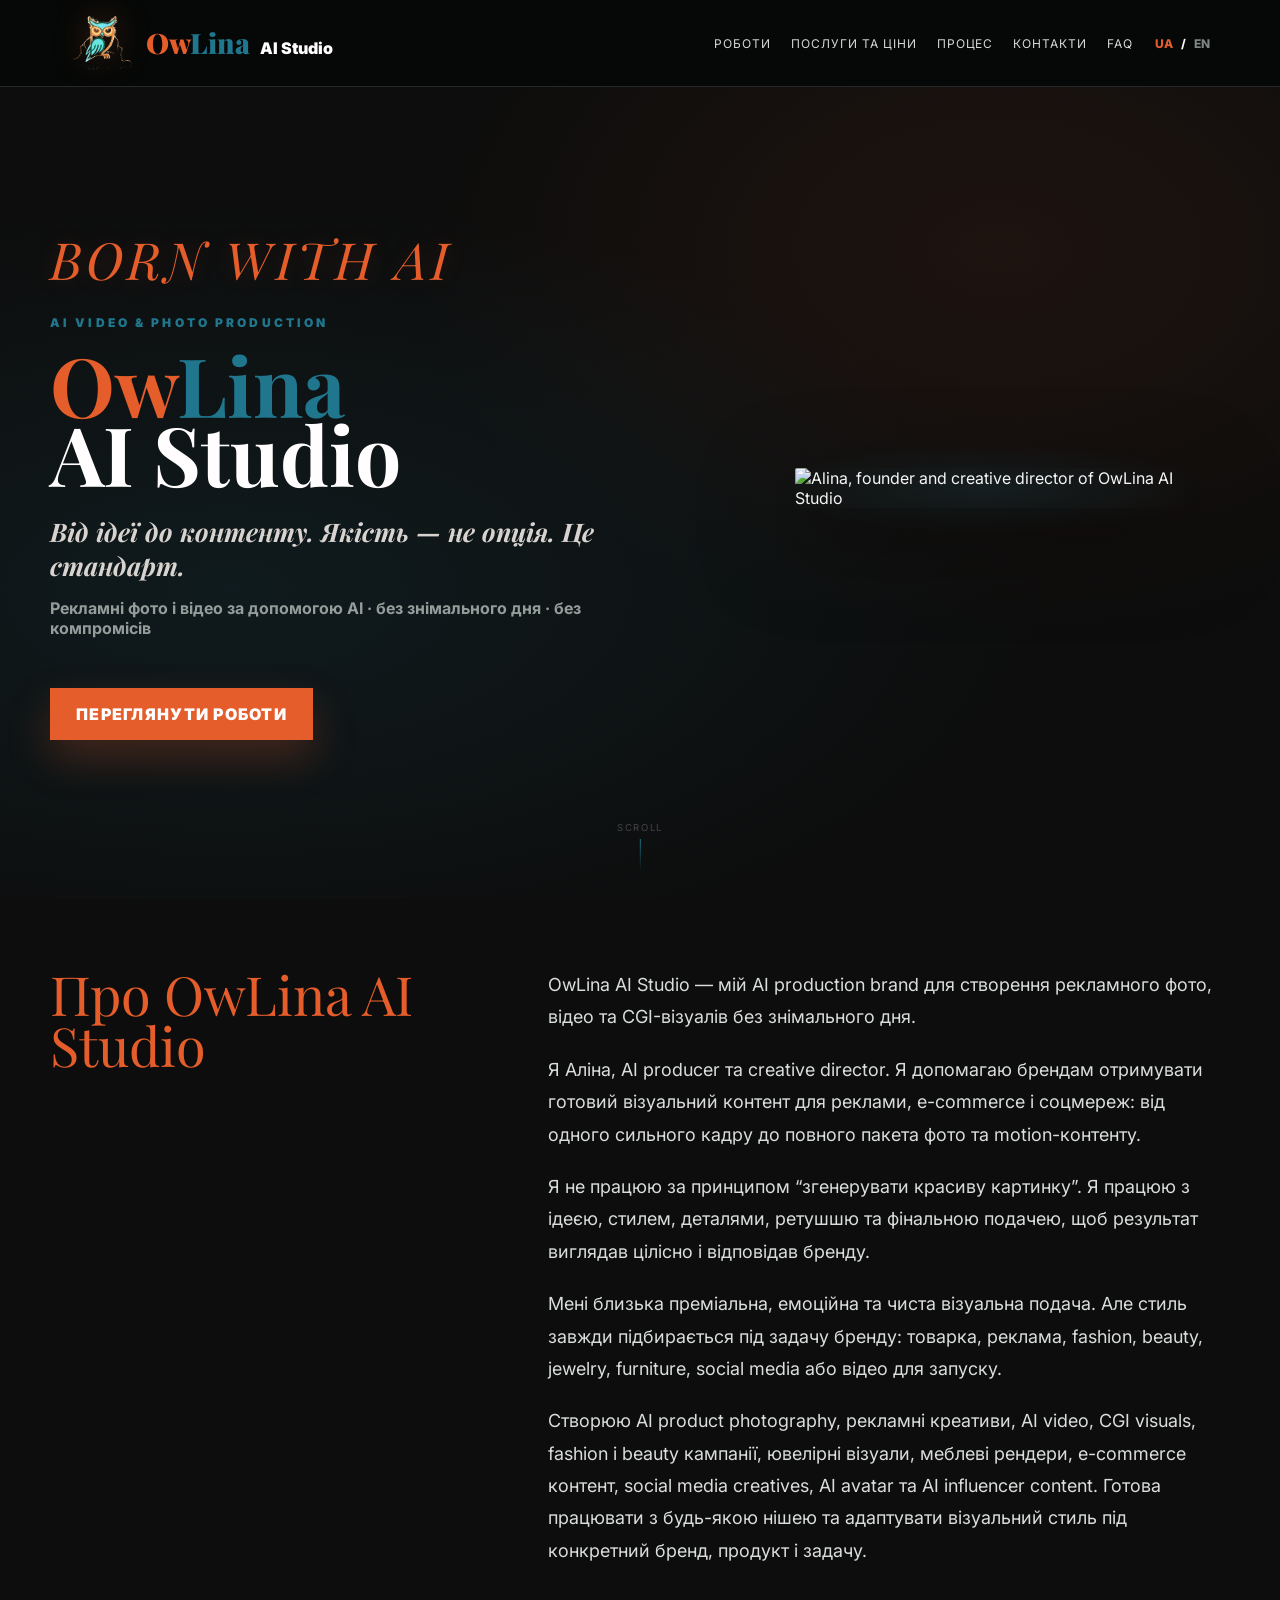
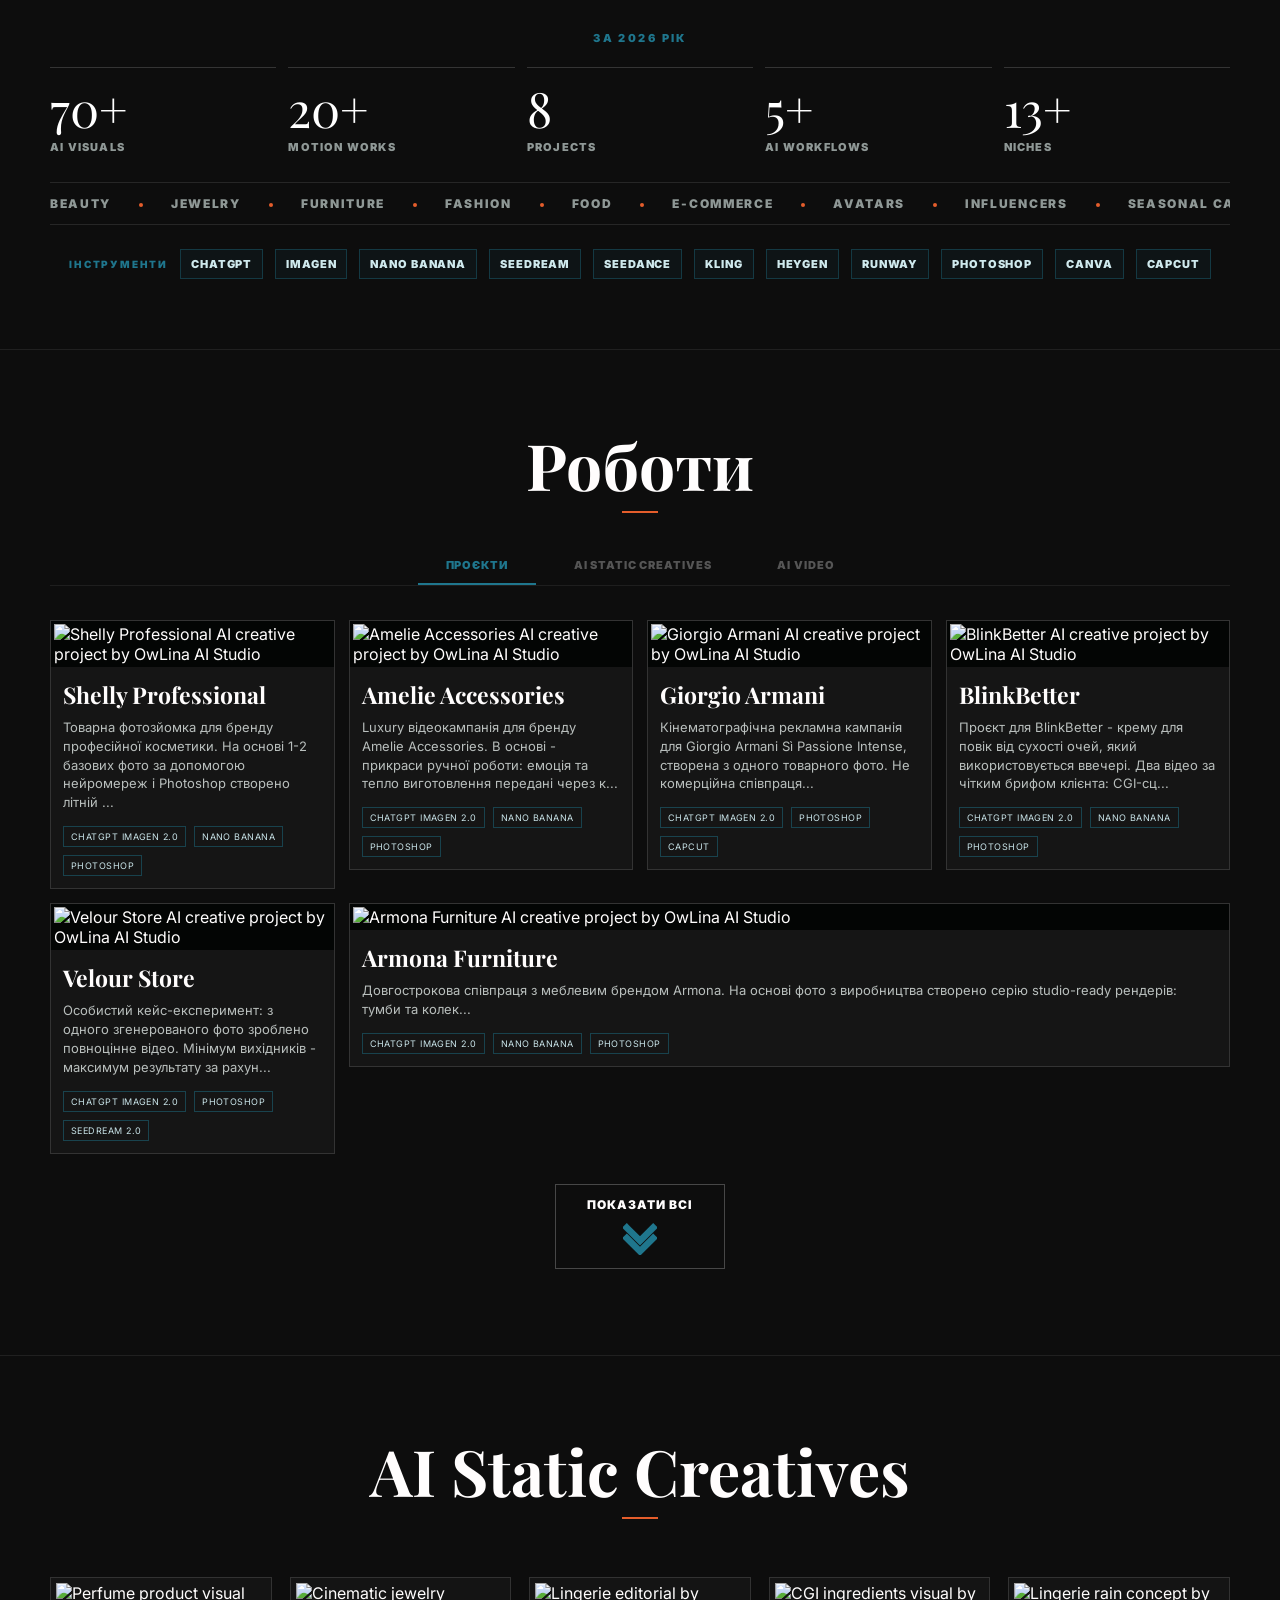
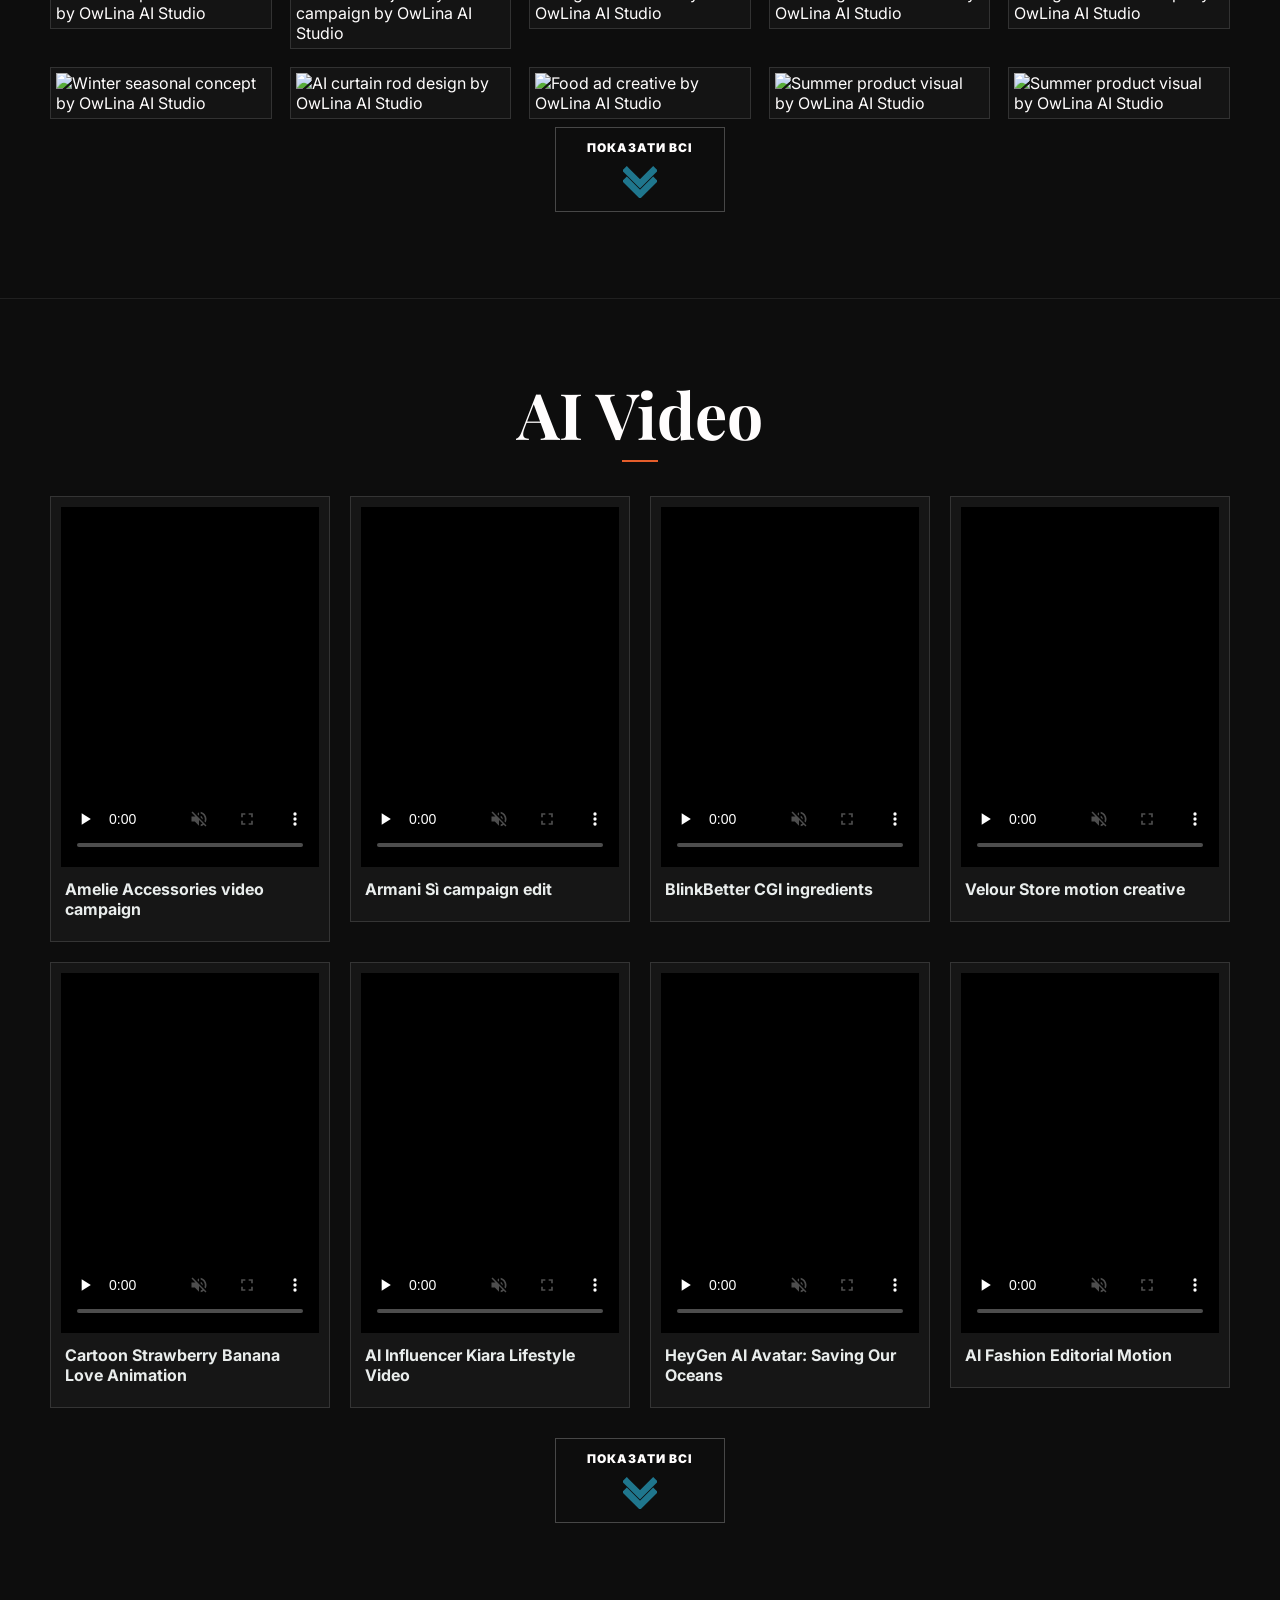
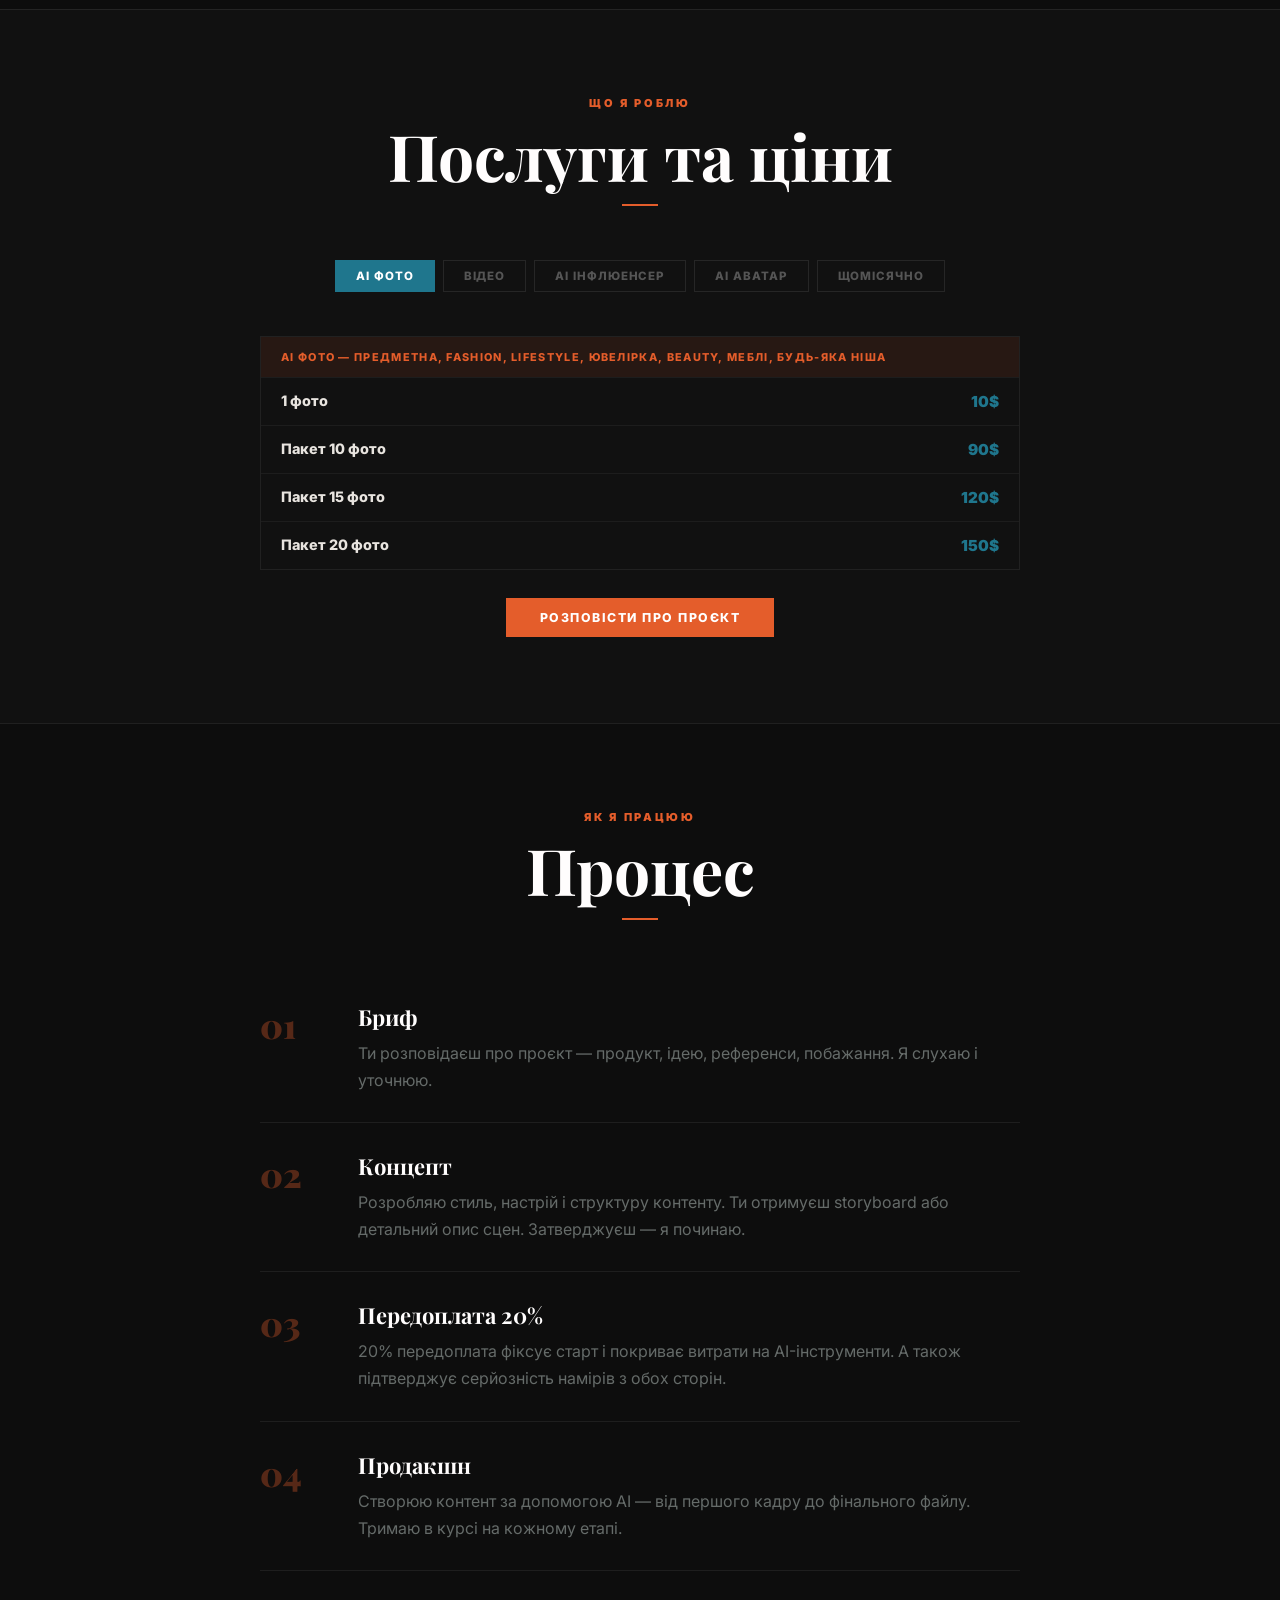
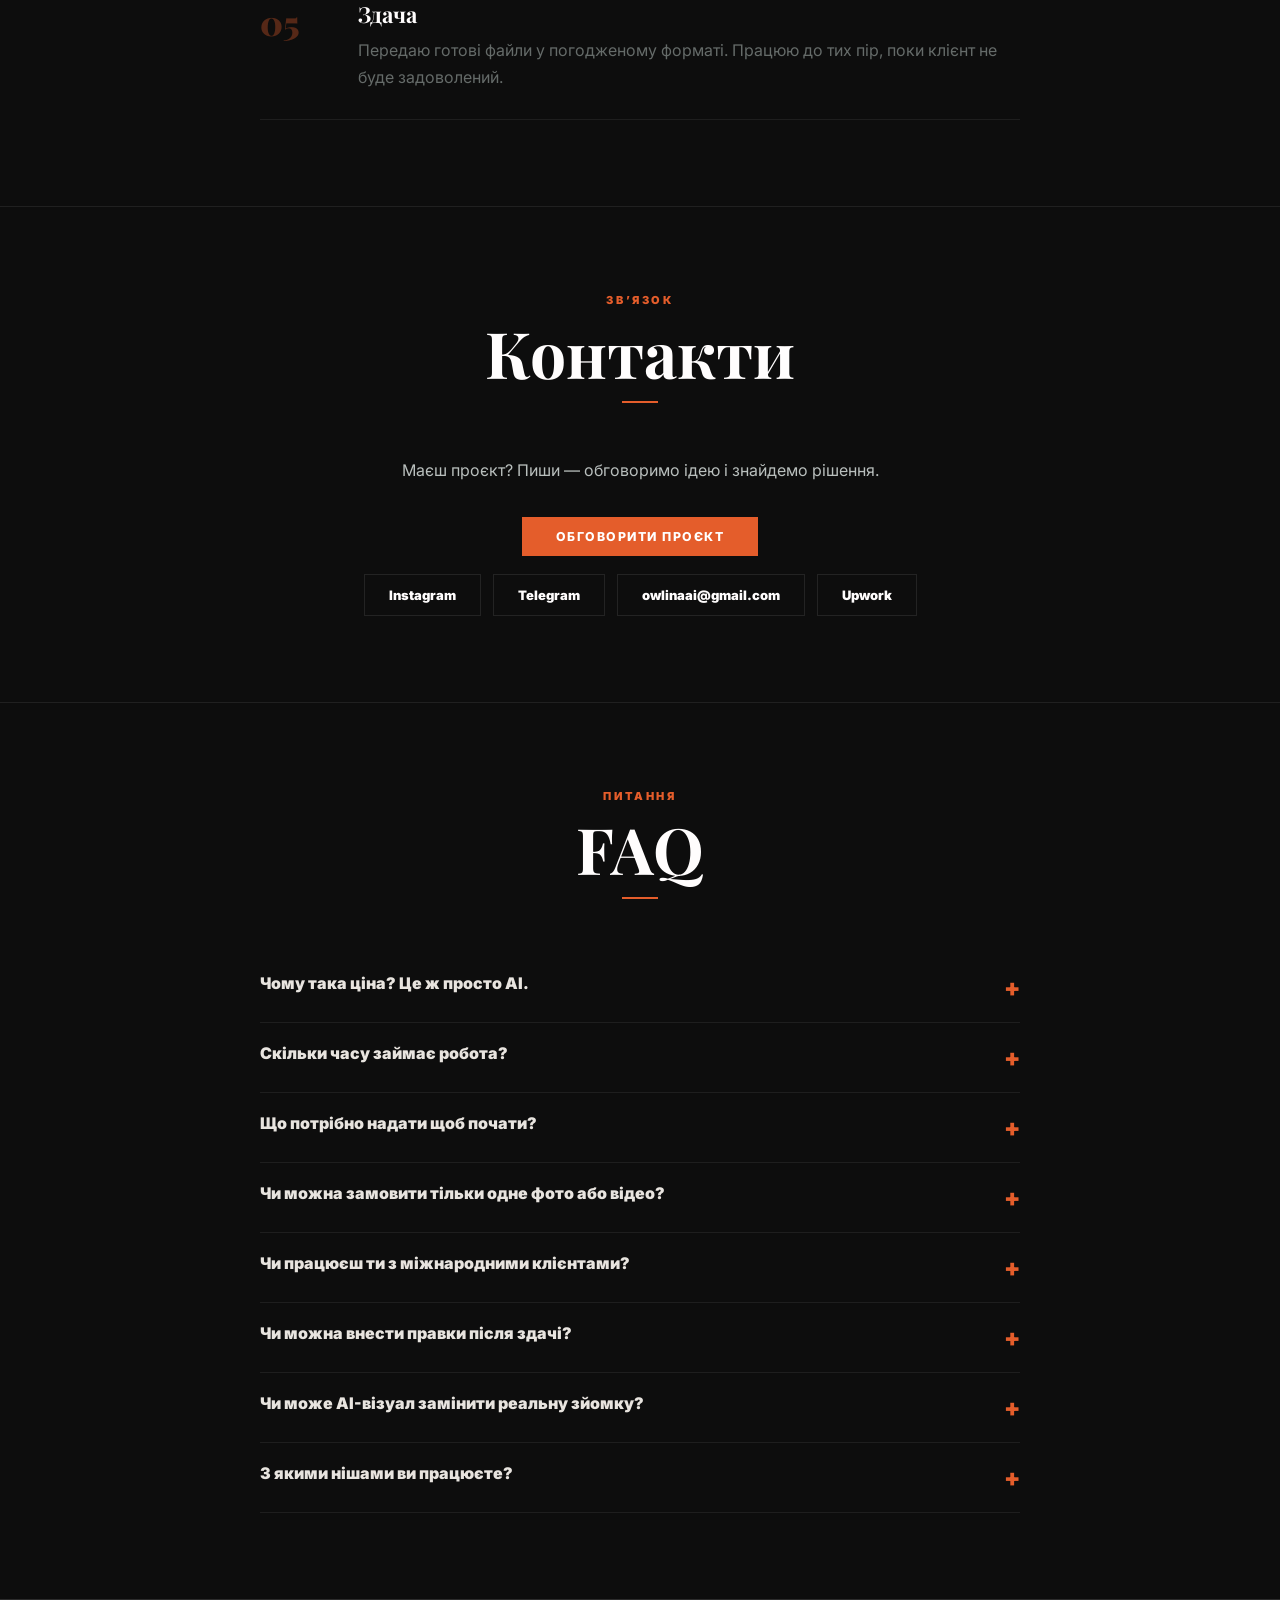
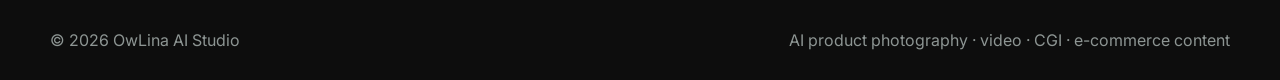
==== index.html @ 853acd17 "Add files via upload" ====
<!doctype html><html lang="uk"><head><meta charset="utf-8"><meta name="viewport" content="width=device-width,initial-scale=1"><title>OwLina AI Studio | AI production для рекламного фото, відео та CGI</title><meta name="description" content="OwLina AI Studio створює AI product photography, рекламні креативи, AI video, CGI visuals, e-commerce контент, AI avatar та AI influencer content для будь-якої ніші без знімального дня."><meta name="robots" content="index, follow"><link rel="canonical" href="https://owlinaai.com/"><link rel="alternate" hreflang="uk" href="https://owlinaai.com/"><link rel="alternate" hreflang="en" href="https://owlinaai.com/en/"><link rel="alternate" hreflang="x-default" href="https://owlinaai.com/"><meta property="og:type" content="website"><meta property="og:site_name" content="OwLina AI Studio"><meta property="og:title" content="OwLina AI Studio | AI production для рекламного фото, відео та CGI"><meta property="og:description" content="OwLina AI Studio створює AI product photography, рекламні креативи, AI video, CGI visuals, e-commerce контент, AI avatar та AI influencer content для будь-якої ніші без знімального дня."><meta property="og:url" content="https://owlinaai.com/"><meta property="og:image" content="https://res.cloudinary.com/kqaywdm5/image/upload/v1783177187/my_photo_curdfj.jpg"><meta name="twitter:card" content="summary_large_image"><meta name="twitter:title" content="OwLina AI Studio | AI production для рекламного фото, відео та CGI"><meta name="twitter:description" content="OwLina AI Studio створює AI product photography, рекламні креативи, AI video, CGI visuals, e-commerce контент, AI avatar та AI influencer content для будь-якої ніші без знімального дня."><meta name="twitter:image" content="https://res.cloudinary.com/kqaywdm5/image/upload/v1783177187/my_photo_curdfj.jpg"><link rel="preconnect" href="https://res.cloudinary.com"><link rel="preconnect" href="https://fonts.googleapis.com"><link rel="preconnect" href="https://fonts.gstatic.com" crossorigin><link href="https://fonts.googleapis.com/css2?family=Inter:wght@400;600;800;900&family=Playfair+Display:ital,wght@0,700;0,900;1,700;1,900&display=swap" rel="stylesheet"><link rel="stylesheet" href="assets/css/style.css?v=20260827-1"><script type="application/ld+json">{"@context": "https://schema.org", "@type": "ProfessionalService", "@id": "https://owlinaai.com/#studio", "name": "OwLina AI Studio", "url": "https://owlinaai.com/", "description": "OwLina AI Studio створює AI product photography, рекламні креативи, AI video, CGI visuals, e-commerce контент, AI avatar та AI influencer content для будь-якої ніші без знімального дня.", "areaServed": "Worldwide", "founder": {"@type": "Person", "name": "Alina", "jobTitle": "AI producer and creative director"}, "sameAs": ["https://www.instagram.com/owlinaai", "https://t.me/OwLinaAI"], "serviceType": ["AI product photography", "AI video production", "CGI advertising visuals", "e-commerce product content", "social media creatives", "AI avatar content", "AI influencer content"], "knowsAbout": ["AI product photography", "advertising creatives", "AI video", "CGI visuals", "fashion campaigns", "beauty campaigns", "jewelry visuals", "furniture renders", "e-commerce content", "social media content"]}</script>
<script type="application/ld+json">{"@context": "https://schema.org", "@type": "WebPage", "@id": "https://owlinaai.com/#webpage", "url": "https://owlinaai.com/", "name": "OwLina AI Studio | AI production для рекламного фото, відео та CGI", "description": "OwLina AI Studio створює AI product photography, рекламні креативи, AI video, CGI visuals, e-commerce контент, AI avatar та AI influencer content для будь-якої ніші без знімального дня.", "inLanguage": "uk", "isPartOf": {"@type": "WebSite", "name": "OwLina AI Studio", "url": "https://owlinaai.com/"}, "about": {"@id": "https://owlinaai.com/#studio"}}</script>
<script type="application/ld+json">{"@context": "https://schema.org", "@type": "FAQPage", "mainEntity": [{"@type": "Question", "name": "Чому така ціна? Це ж просто AI.", "acceptedAnswer": {"@type": "Answer", "text": "У вартість входить концепція, режисура, генерація, ретуш, монтаж, правки та фінальні файли, готові для реклами, e-commerce і соцмереж."}}, {"@type": "Question", "name": "Скільки часу займає робота?", "acceptedAnswer": {"@type": "Answer", "text": "Термін залежить від обсягу та формату. Невеликі статичні візуали можна зробити швидше, повні відеокампанії потребують більше часу."}}, {"@type": "Question", "name": "Що потрібно надати щоб почати?", "acceptedAnswer": {"@type": "Answer", "text": "Фото продукту, референси, матеріали бренду, бажаний настрій, формати, дедлайн і чітку задачу."}}, {"@type": "Question", "name": "Чи може AI-візуал замінити реальну зйомку?", "acceptedAnswer": {"@type": "Answer", "text": "Для багатьох задач product, e-commerce, реклами та соцмереж - так. Це швидше, гнучкіше і бюджетно ефективніше, якщо є чіткий бриф."}}, {"@type": "Question", "name": "З якими нішами ви працюєте?", "acceptedAnswer": {"@type": "Answer", "text": "Beauty, fashion, jewelry, furniture, food, товарні бренди, e-commerce, соціальні мережі та інші ніші."}}]}</script></head><body><header class="site-header"><div class="nav-wrap"><a class="brand" href="./"><img class="brand-logo" src="assets/logo/owlina-logo-cropped.png" alt="OwLina AI Studio logo"><span class="brand-word"><span class="owl">Ow</span><span class="lina">Lina</span><small>AI Studio</small></span></a><nav class="nav-links"><a href="./#projects">Роботи</a><a href="./#services">Послуги та ціни</a><a href="./#process">Процес</a><a href="./#contacts">Контакти</a><a href="./#faq">FAQ</a></nav><div class="langs"><a class="active" href="./">UA</a><span>/</span><a class="" href="en/">EN</a></div></div></header><main><section class="hero"><div class="hero-inner"><div><div class="kicker">Born with AI</div><p class="eyebrow">AI Video & Photo Production</p><h1><span class="owl">Ow</span><span class="lina">Lina</span><br>AI Studio</h1><p class="tagline">Від ідеї до контенту. Якість — не опція. Це стандарт.</p><p class="subline">Рекламні фото і відео за допомогою AI · без знімального дня · без компромісів</p><a class="cta" href="#projects">Переглянути роботи</a></div><figure class="hero-media"><img src="https://res.cloudinary.com/kqaywdm5/image/upload/v1783177187/my_photo_curdfj.jpg" alt="Alina, founder and creative director of OwLina AI Studio"></figure></div><div class="scroll-ind"><span>Scroll</span><div class="scroll-line"></div></div></section><section id="about" class="section"><div class="section-inner about-grid"><div class="about-mark">Про OwLina AI Studio</div><div class="about-text"><p>OwLina AI Studio — мій AI production brand для створення рекламного фото, відео та CGI-візуалів без знімального дня.</p><p>Я Аліна, AI producer та creative director. Я допомагаю брендам отримувати готовий візуальний контент для реклами, e-commerce і соцмереж: від одного сильного кадру до повного пакета фото та motion-контенту.</p><p>Я не працюю за принципом “згенерувати красиву картинку”. Я працюю з ідеєю, стилем, деталями, ретушшю та фінальною подачею, щоб результат виглядав цілісно і відповідав бренду.</p><p>Мені близька преміальна, емоційна та чиста візуальна подача. Але стиль завжди підбирається під задачу бренду: товарка, реклама, fashion, beauty, jewelry, furniture, social media або відео для запуску.</p><p>Створюю AI product photography, рекламні креативи, AI video, CGI visuals, fashion і beauty кампанії, ювелірні візуали, меблеві рендери, e-commerce контент, social media creatives, AI avatar та AI influencer content. Готова працювати з будь-якою нішею та адаптувати візуальний стиль під конкретний бренд, продукт і задачу.</p></div></div></section><section class="trust-strip"><div class="trust-title">&#1047;&#1072; 2026 &#1088;&#1110;&#1082;</div><div class="trust-grid"><div class="trust-item"><div class="trust-num">70+</div><div class="trust-label">AI visuals</div></div><div class="trust-item"><div class="trust-num">20+</div><div class="trust-label">motion works</div></div><div class="trust-item"><div class="trust-num">8</div><div class="trust-label">projects</div></div><div class="trust-item"><div class="trust-num">5+</div><div class="trust-label">AI workflows</div></div><div class="trust-item"><div class="trust-num">13+</div><div class="trust-label">niches</div></div></div><div class="niche-marquee" aria-label="Portfolio niches"><div class="niche-track"><span>beauty</span> <span>jewelry</span> <span>furniture</span> <span>fashion</span> <span>food</span> <span>e-commerce</span> <span>avatars</span> <span>influencers</span> <span>seasonal campaigns</span> <span>cartoon</span> <span>memory video concepts</span> <span>social media creatives</span> <span>CGI</span> <span>beauty</span> <span>jewelry</span> <span>furniture</span> <span>fashion</span> <span>food</span> <span>e-commerce</span> <span>avatars</span> <span>influencers</span> <span>seasonal campaigns</span> <span>cartoon</span> <span>memory video concepts</span> <span>social media creatives</span> <span>CGI</span></div></div><div class="tool-stack"><span class="tool-stack-label">&#1030;&#1085;&#1089;&#1090;&#1088;&#1091;&#1084;&#1077;&#1085;&#1090;&#1080;</span><span class="tool-chip">ChatGPT</span> <span class="tool-chip">Imagen</span> <span class="tool-chip">Nano Banana</span> <span class="tool-chip">Seedream</span> <span class="tool-chip">Seedance</span> <span class="tool-chip">Kling</span> <span class="tool-chip">HeyGen</span> <span class="tool-chip">Runway</span> <span class="tool-chip">Photoshop</span> <span class="tool-chip">Canva</span> <span class="tool-chip">CapCut</span></div></section><section id="projects" class="section"><div class="section-inner"><div class="center-head"><h2>Роботи</h2></div><nav class="work-tabs" aria-label="Portfolio sections"><a href="#projects">Проєкти</a><a href="#static">AI Static Creatives</a><a href="#motion">AI Video</a></nav><div id="featured-projects" class="projects-grid"></div><div class="button-row"><a class="ghost-btn" href="projects.html">Показати всі</a></div></div></section><section id="static" class="section"><div class="section-inner"><div class="center-head"><h2>AI Static Creatives</h2></div><div id="static-filters" class="static-filters"></div><div id="static-gallery" class="masonry"></div><div class="static-actions"><button class="ghost-btn" data-show-static>Показати всі</button></div></div></section><section id="motion" class="section"><div class="section-inner"><div class="center-head"><h2>AI Video</h2></div><div id="motion-grid" class="video-grid"></div><div class="button-row"><a class="ghost-btn" href="videos.html">Показати всі</a></div></div></section><section id="services" class="section services-section"><div class="section-inner"><div class="old-section-title"><div class="sup">що я роблю</div><h2>Послуги та ціни</h2></div><div class="stabs"><button class="stab active" data-p="ph">AI Фото</button><button class="stab " data-p="vi">Відео</button><button class="stab " data-p="inf">AI Інфлюенсер</button><button class="stab " data-p="av">AI Аватар</button><button class="stab " data-p="mo">Щомісячно</button></div><div class="spanel active" id="p-ph"><div class="ptable"><div class="pth">AI Фото — предметна, fashion, lifestyle, ювелірка, beauty, меблі, будь-яка ніша</div><div class="ptr"><div><div class="ptl">1 фото</div></div><div class="ptp">10$</div></div><div class="ptr"><div><div class="ptl">Пакет 10 фото</div></div><div class="ptp">90$</div></div><div class="ptr"><div><div class="ptl">Пакет 15 фото</div></div><div class="ptp">120$</div></div><div class="ptr"><div><div class="ptl">Пакет 20 фото</div></div><div class="ptp">150$</div></div></div><div class="scta"><a class="disc" href="https://t.me/OwLinaAI" target="_blank" rel="noopener">Розповісти про проєкт</a></div></div><div class="spanel" id="p-vi"><div class="vtable"><div class="vtr"><div class="vtc h"></div><div class="vtc h">1 відео</div><div class="vtc h">Пакет 3</div><div class="vtc h">Пакет 5</div></div><div class="vtr"><div class="vtc d">10 сек</div><div class="vtc p">від 100$</div><div class="vtc p">від 250$</div><div class="vtc p">від 420$</div></div><div class="vtr"><div class="vtc d">15 сек</div><div class="vtc p">від 140$</div><div class="vtc p">від 350$</div><div class="vtc p">від 580$</div></div><div class="vtr"><div class="vtc d">30 сек</div><div class="vtc p">від 250$</div><div class="vtc p">від 620$</div><div class="vtc p">від 1050$</div></div></div><p class="pnote">Реклама бренду / товару / послуги · контент у стилі інфлюенсера · CGI. Довші або складніші відео — вартість обговорюється індивідуально.</p><div class="scta"><a class="disc" href="https://t.me/OwLinaAI" target="_blank" rel="noopener">Розповісти про проєкт</a></div></div><div class="spanel" id="p-inf"><div class="ptable"><div class="pth">AI Інфлюенсер — UGC-style та lifestyle контент · створення персонажа + регулярний контент</div><div class="ptr"><div><div class="ptl">Starter</div><div class="pts">Візуалізація персонажа на основі вашого опису · 5 референсних зображень · 1 відео</div><div class="pta">Картка персонажа <em>+20$</em><br>Style guide <em>+30$</em><br>Концепт персонажа з нуля <em>+50$</em></div></div><div class="ptp">200$</div></div><div class="ptr"><div><div class="ptl">Full Character</div><div class="pts">10 референсних зображень · 3 відео</div><div class="pta">Картка персонажа включена безкоштовно<br>Style guide <em>+20$</em></div></div><div class="ptp">320$</div></div><div class="ptr"><div><div class="ptl">Premium Character</div><div class="pts">15 референсних зображень · 5 відео</div><div class="pta">Картка персонажа та style guide включені безкоштовно</div></div><div class="ptp">550$</div></div></div><div class="scta"><a class="disc" href="https://t.me/OwLinaAI" target="_blank" rel="noopener">Розповісти про проєкт</a></div></div><div class="spanel" id="p-av"><div class="ptable"><div class="pth">AI Аватар з голосом (talking head)</div><div class="ptr"><div><div class="ptl">Basic Avatar</div><div class="pts">1 відео до 30 сек · AI-аватар з фото · синтез голосу</div></div><div class="ptp">100$</div></div><div class="ptr"><div><div class="ptl">Content Pack</div><div class="pts">3 відео до 30 сек кожне · AI-аватар з фото · синтез голосу</div></div><div class="ptp">250$</div></div></div><div class="scta"><a class="disc" href="https://t.me/OwLinaAI" target="_blank" rel="noopener">Розповісти про проєкт</a></div></div><div class="spanel" id="p-mo"><div class="ptable"><div class="pth">Щомісячний контент — регулярний AI-контент для вашого бренду або AI-інфлюенсера</div><div class="ptr"><div><div class="ptl">Basic</div><div class="pts">10 фото + 2 відео</div></div><div class="ptp">230$/міс</div></div><div class="ptr"><div><div class="ptl">Standard</div><div class="pts">15 фото + 4 відео + 1 ролик з переносом руху/танцю</div></div><div class="ptp">450$/міс</div></div><div class="ptr"><div><div class="ptl">Full</div><div class="pts">30 фото + 6 відео + 2 ролики з переносом руху/танцю</div></div><div class="ptp">800$/міс</div></div></div><div class="scta"><a class="disc" href="https://t.me/OwLinaAI" target="_blank" rel="noopener">Розповісти про проєкт</a></div></div></div></section><section id="process" class="section"><div class="section-inner"><div class="old-section-title"><div class="sup">як я працюю</div><h2>Процес</h2></div><div class="process-list"><div class="process-step"><div class="process-num">01</div><div><h3>Бриф</h3><p>Ти розповідаєш про проєкт — продукт, ідею, референси, побажання. Я слухаю і уточнюю.</p></div></div><div class="process-step"><div class="process-num">02</div><div><h3>Концепт</h3><p>Розробляю стиль, настрій і структуру контенту. Ти отримуєш storyboard або детальний опис сцен. Затверджуєш — я починаю.</p></div></div><div class="process-step"><div class="process-num">03</div><div><h3>Передоплата 20%</h3><p>20% передоплата фіксує старт і покриває витрати на AI-інструменти. А також підтверджує серйозність намірів з обох сторін.</p></div></div><div class="process-step"><div class="process-num">04</div><div><h3>Продакшн</h3><p>Створюю контент за допомогою AI — від першого кадру до фінального файлу. Тримаю в курсі на кожному етапі.</p></div></div><div class="process-step"><div class="process-num">05</div><div><h3>Здача</h3><p>Передаю готові файли у погодженому форматі. Працюю до тих пір, поки клієнт не буде задоволений.</p></div></div></div></div></section><section id="contacts" class="section"><div class="section-inner"><div class="old-section-title"><div class="sup">зв’язок</div><h2>Контакти</h2></div><p class="section-note" style="margin:0 auto 32px;text-align:center">Маєш проєкт? Пиши — обговоримо ідею і знайдемо рішення.</p><div class="contact-primary"><button type="button" class="disc" data-open-brief>Обговорити проєкт</button></div><div class="contact-links"><a href="https://www.instagram.com/owlinaai">Instagram</a><a href="https://t.me/OwLinaAI">Telegram</a><a href="mailto:owlinaai@gmail.com">owlinaai@gmail.com</a><a href="https://www.upwork.com/">Upwork</a></div></div></section><section id="faq" class="section"><div class="section-inner"><div class="old-section-title"><div class="sup">питання</div><h2>FAQ</h2></div><div class="faq-list"><div class="faq-item"><button class="faq-q" type="button"><span>Чому така ціна? Це ж просто AI.</span><span>+</span></button><div class="faq-a">У вартість входить концепція, режисура, генерація, ретуш, монтаж, правки та фінальні файли, готові для реклами, e-commerce і соцмереж.</div></div><div class="faq-item"><button class="faq-q" type="button"><span>Скільки часу займає робота?</span><span>+</span></button><div class="faq-a">Термін залежить від обсягу та формату. Невеликі статичні візуали можна зробити швидше, повні відеокампанії потребують більше часу.</div></div><div class="faq-item"><button class="faq-q" type="button"><span>Що потрібно надати щоб почати?</span><span>+</span></button><div class="faq-a">Фото продукту, референси, матеріали бренду, бажаний настрій, формати, дедлайн і чітку задачу.</div></div><div class="faq-item"><button class="faq-q" type="button"><span>Чи можна замовити тільки одне фото або відео?</span><span>+</span></button><div class="faq-a">Так. Можна замовити один візуал, невеликий пакет або повну кампанію.</div></div><div class="faq-item"><button class="faq-q" type="button"><span>Чи працюєш ти з міжнародними клієнтами?</span><span>+</span></button><div class="faq-a">Так. OwLina AI Studio працює з українськими та міжнародними брендами.</div></div><div class="faq-item"><button class="faq-q" type="button"><span>Чи можна внести правки після здачі?</span><span>+</span></button><div class="faq-a">Так. Умови правок обговорюються перед стартом проєкту.</div></div><div class="faq-item"><button class="faq-q" type="button"><span>Чи може AI-візуал замінити реальну зйомку?</span><span>+</span></button><div class="faq-a">Для багатьох задач product, e-commerce, реклами та соцмереж - так. Це швидше, гнучкіше і бюджетно ефективніше, якщо є чіткий бриф.</div></div><div class="faq-item"><button class="faq-q" type="button"><span>З якими нішами ви працюєте?</span><span>+</span></button><div class="faq-a">Beauty, fashion, jewelry, furniture, food, товарні бренди, e-commerce, соціальні мережі та інші ніші.</div></div></div></div></section></main><div class="brief-modal" aria-hidden="true"><div class="brief-dialog" role="dialog" aria-modal="true" aria-labelledby="brief-title"><button class="brief-close" type="button" data-close-brief aria-label="Close">×</button><h2 class="brief-title" id="brief-title">Обговорити проєкт</h2><p class="brief-subtitle">Розкажіть про свою ідею, і я зв'яжуся з вами протягом 1 робочого дня.</p><form class="brief-form" data-success="Дякую! Вашу заявку успішно надіслано. Я зв'яжуся з вами протягом 1 робочого дня."><div class="brief-field"><label for="brief-name">Ім'я</label><input id="brief-name" name="name" type="text" placeholder="Ваше ім'я" required></div><div class="brief-field"><label for="brief-contact">Telegram або телефон</label><input id="brief-contact" name="contact" type="text" placeholder="Ваш Telegram або телефон" required></div><div class="brief-field"><label for="brief-need">Що вам потрібно</label><select id="brief-need" name="need" required><option value="" disabled selected>Що вам потрібно</option><option value="AI-фотографія продукту">AI-фотографія продукту</option><option value="AI-відео">AI-відео</option><option value="CGI-візуали">CGI-візуали</option><option value="AI-аватар / інфлюенсер">AI-аватар / інфлюенсер</option><option value="Інше">Інше</option></select></div><div class="brief-field"><label for="brief-project">Розкажіть про свій проєкт</label><textarea id="brief-project" name="project" placeholder="Опишіть свою ідею, продукт або мету." required></textarea></div><div class="brief-field"><label for="brief-budget">Орієнтовний бюджет</label><select id="brief-budget" name="budget"><option value="" selected>Орієнтовний бюджет</option><option value="$0–200">$0–200</option><option value="$200–500">$200–500</option><option value="$500–1000">$500–1000</option><option value="$1000+">$1000+</option><option value="Обговоримо">Обговоримо</option></select></div><button class="brief-submit" type="submit">Почати проєкт</button><p class="brief-status" aria-live="polite"></p></form><div class="brief-success" aria-live="polite"></div></div></div><div class="lightbox"><button class="lb-close" aria-label="Close">×</button><button class="lb-prev" aria-label="Previous">‹</button><div class="lightbox-viewport"><img id="lb-img" alt=""></div><button class="lb-next" aria-label="Next">›</button></div><div class="video-modal"><button class="video-modal-close" aria-label="Close">×</button><video id="video-modal-player" controls playsinline></video></div><footer class="footer"><div class="footer-inner"><span>© 2026 OwLina AI Studio</span><span>AI product photography · video · CGI · e-commerce content</span></div></footer><script src="assets/js/data.js?v=20260827-1"></script><script src="assets/js/app.js?v=20260827-1"></script></body></html>
---- assets/css/style.css ----
:root{--bg:#050807;--paper:#FFFDFD;--muted:#a5adab;--line:rgba(255,253,253,.13);--orange:#E45D2B;--teal:#1F768D;--white:#FFFDFD;--shadow:0 24px 70px rgba(0,0,0,.45);--max:1180px}*{box-sizing:border-box}html{scroll-behavior:smooth}body{margin:0;background:#050807;color:var(--white);font-family:Inter,Arial,sans-serif;letter-spacing:0;overflow-x:hidden}a{color:inherit;text-decoration:none}img,video{max-width:100%;display:block}button{font:inherit}.site-header{position:sticky;top:0;z-index:40;background:rgba(5,8,7,.82);backdrop-filter:blur(16px);border-bottom:1px solid var(--line)}.nav-wrap{max-width:var(--max);margin:auto;display:flex;align-items:center;gap:22px;padding:12px 20px}.brand{display:flex;align-items:center;gap:14px;margin-right:auto;min-width:0}.brand-logo{width:62px;height:62px;object-fit:contain;filter:drop-shadow(0 0 16px rgba(228,93,43,.28))}.brand-word{font-family:'Playfair Display',Georgia,serif;font-weight:900;font-size:28px;line-height:.95;white-space:nowrap}.brand-word .owl{color:var(--orange)}.brand-word .lina{color:var(--teal)}.brand-word small{font-family:Inter,Arial,sans-serif;font-size:16px;color:var(--white);margin-left:10px}.nav-links{display:flex;align-items:center;gap:20px;margin-left:auto}.nav-links a{font-size:12px;text-transform:uppercase;letter-spacing:.08em;color:#d4d8d7}.nav-links a:hover{color:var(--orange)}.langs{display:flex;gap:8px;align-items:center;font-weight:800;font-size:12px}.langs a{color:#7e8583}.langs a.active{color:var(--orange)}.hero{min-height:calc(100vh - 88px);display:grid;place-items:center;padding:54px 20px 64px;background:linear-gradient(90deg,#050807 0%,#07100f 52%,#090b0a 100%)}.hero-inner{width:min(var(--max),100%);display:grid;grid-template-columns:1.05fr .8fr;gap:70px;align-items:center}.kicker{font-family:'Playfair Display',Georgia,serif;font-style:italic;color:var(--orange);font-size:clamp(32px,4.4vw,62px);line-height:.92;text-transform:uppercase;letter-spacing:.08em;text-shadow:0 0 22px rgba(228,93,43,.18)}.eyebrow{color:var(--teal);font-weight:900;letter-spacing:.26em;text-transform:uppercase;font-size:12px;margin:32px 0 20px}.hero h1{font-family:'Playfair Display',Georgia,serif;font-size:clamp(56px,8vw,116px);line-height:.84;margin:0}.hero h1 .owl{color:var(--orange)}.hero h1 .lina{color:var(--teal)}.tagline{font-family:'Playfair Display',Georgia,serif;font-style:italic;font-weight:700;font-size:clamp(18px,2vw,27px);color:#d8d3cf;margin:26px 0 12px}.subline{color:#959d9b;font-weight:700}.cta{display:inline-flex;margin-top:34px;background:var(--orange);color:#fff;padding:16px 26px;font-weight:900;text-transform:uppercase;letter-spacing:.08em;box-shadow:0 18px 42px rgba(228,93,43,.25)}.hero-media{justify-self:center;width:min(420px,100%);border:1px solid rgba(255,253,253,.09);background:transparent;box-shadow:var(--shadow);padding:0}.hero-media img{width:100%;height:auto;object-fit:contain}.section{padding:86px 20px;border-top:1px solid rgba(255,253,253,.08)}.section-inner{max-width:var(--max);margin:auto}.section-head{display:flex;justify-content:space-between;gap:24px;align-items:end;margin-bottom:32px}.section h2{font-family:'Playfair Display',Georgia,serif;font-size:clamp(40px,5vw,76px);margin:0;line-height:.9}.center-head{position:relative;text-align:center;margin-bottom:34px}.center-head h2{display:inline-block}.work-tabs{display:flex;justify-content:flex-end;gap:10px;flex-wrap:wrap;margin-top:-52px;margin-bottom:36px}.work-tabs a{border:1px solid rgba(255,253,253,.18);padding:10px 13px;text-transform:uppercase;font-size:11px;font-weight:900;letter-spacing:.08em;color:#d3d8d7;background:rgba(255,253,253,.03)}.work-tabs a:hover{border-color:var(--orange);color:var(--orange)}.section-note{max-width:560px;color:#b9bfbd;line-height:1.7}.about-grid{display:grid;grid-template-columns:.8fr 1.2fr;gap:44px}.about-mark{font-family:'Playfair Display',Georgia,serif;font-size:54px;line-height:.95;color:var(--orange)}.about-text p{font-size:18px;line-height:1.8;color:#d9dddc;margin:0 0 20px}.projects-grid{display:grid;grid-template-columns:repeat(12,1fr);gap:18px;align-items:start}.project-card{grid-column:span 4;border:1px solid var(--line);background:rgba(255,253,253,.035);position:relative;overflow:hidden;display:flex;flex-direction:column;transition:transform .25s ease,border-color .25s ease}.project-card:nth-child(2){grid-column:span 5}.project-card:nth-child(3){grid-column:span 3}.project-card:nth-child(4){grid-column:span 3}.project-card:nth-child(5){grid-column:span 4}.project-card:nth-child(6){grid-column:span 5}.project-card:hover{transform:translateY(-6px) scale(1.01);border-color:rgba(228,93,43,.58)}.project-card figure{margin:0;display:block;background:#030504;padding:4px}.project-card img{width:100%;height:auto;object-fit:contain}.project-card-body{padding:18px}.project-card h3{font-family:'Playfair Display',Georgia,serif;font-size:30px;margin:0 0 8px}.project-card p{color:#b9bfbd;line-height:1.55;margin:0}.pill-row{display:flex;gap:8px;flex-wrap:wrap;margin-top:14px}.pill{border:1px solid rgba(31,118,141,.48);color:#cae5ea;padding:6px 9px;font-size:11px;text-transform:uppercase;letter-spacing:.05em}.button-row{display:flex;justify-content:center;margin-top:30px}.ghost-btn{border:1px solid rgba(255,253,253,.24);background:transparent;color:var(--white);padding:14px 22px;text-transform:uppercase;font-weight:900;letter-spacing:.08em}.ghost-btn:hover{border-color:var(--orange);color:var(--orange)}.masonry{columns:3 260px;column-gap:18px}.shot{break-inside:avoid;margin:0 0 18px;border:1px solid var(--line);background:rgba(255,253,253,.03);padding:6px;cursor:zoom-in}.shot img{width:100%;height:auto;object-fit:contain}.series{margin-bottom:38px}.series h3{font-family:'Playfair Display',Georgia,serif;font-size:32px;margin:0 0 16px}.video-grid{display:grid;grid-template-columns:repeat(auto-fit,minmax(280px,1fr));gap:18px}.video-card{border:1px solid var(--line);background:rgba(255,253,253,.04);padding:10px}.video-card video{width:100%;height:auto;max-height:520px;background:#000}.video-card h3{font-size:16px;margin:12px 4px;color:#e9edec}.contact{display:grid;grid-template-columns:1fr 1fr;gap:28px;align-items:start}.contact-box{border:1px solid var(--line);padding:26px;background:rgba(255,253,253,.04)}.contact-box a{color:var(--orange);font-weight:900}.footer{padding:30px 20px;color:#8d9593;border-top:1px solid var(--line)}.footer-inner{max-width:var(--max);margin:auto;display:flex;justify-content:space-between;gap:20px}.case-hero{padding:70px 20px 35px}.case-title{max-width:var(--max);margin:auto}.case-title h1{font-family:'Playfair Display',Georgia,serif;font-size:clamp(52px,8vw,104px);margin:0}.case-title p{max-width:820px;color:#c7ccca;line-height:1.8;font-size:18px}.case-list{display:grid;gap:70px}.case{border-top:1px solid var(--line);padding-top:50px}.case h2{font-family:'Playfair Display',Georgia,serif;font-size:54px;margin:0 0 14px}.case-layout{display:grid;grid-template-columns:360px 1fr;gap:34px}.case-aside{position:sticky;top:105px;align-self:start}.mini-gallery{display:grid;grid-template-columns:repeat(auto-fit,minmax(120px,1fr));gap:10px;margin-top:16px}.mini-gallery .shot{margin:0;padding:5px}.mini-gallery img{max-height:190px}.case-copy{color:#cdd2d0;line-height:1.75}.lightbox{position:fixed;inset:0;background:rgba(0,0,0,.92);z-index:100;display:none;align-items:center;justify-content:center}.lightbox.open{display:flex}.lightbox-viewport{width:100vw;height:100vh;overflow:hidden;display:grid;place-items:center;cursor:grab}.lightbox img{max-width:92vw;max-height:88vh;transform-origin:center;user-select:none}.lightbox button{position:absolute;border:1px solid rgba(255,255,255,.25);background:rgba(0,0,0,.36);color:#fff;width:44px;height:44px;font-size:26px}.lb-close{top:20px;right:20px}.lb-prev{left:20px}.lb-next{right:20px}.faq details{border-top:1px solid var(--line);padding:20px 0}.faq summary{cursor:pointer;font-weight:900}.faq p{color:#c4c9c7;line-height:1.7}@media (max-width:900px){.nav-wrap{align-items:flex-start}.nav-links{display:none}.brand-word{font-size:23px}.brand-word small{display:block;margin-left:0;margin-top:4px}.hero-inner,.about-grid,.contact,.case-layout{grid-template-columns:1fr;gap:30px}.project-card,.project-card:nth-child(n){grid-column:span 12}.hero{min-height:auto}.section-head{display:block}.work-tabs{justify-content:center;margin-top:0}.case-aside{position:static}.footer-inner{display:block}}@media (prefers-reduced-motion:reduce){*{scroll-behavior:auto;transition:none!important}}

body{background:#0D0D0D}.hero{background:#0D0D0D;position:relative;overflow:hidden}.hero:before{content:"";position:absolute;inset:0;background:radial-gradient(ellipse at 18% 62%,rgba(31,118,141,.13),transparent 55%),radial-gradient(ellipse at 78% 20%,rgba(228,93,43,.08),transparent 42%);pointer-events:none}.hero-inner{position:relative;z-index:1}.kicker{font-size:clamp(34px,4vw,66px);opacity:.95}.hero h1{font-size:clamp(48px,6.4vw,94px)}.hero-media{width:min(390px,100%);border:0;background:transparent;box-shadow:none;position:relative}.hero-media:before{content:"";position:absolute;inset:-28px;background:radial-gradient(ellipse at center,rgba(31,118,141,.14),transparent 68%);z-index:-1}.hero-media img{border-radius:2px;filter:contrast(1.03) brightness(.96);box-shadow:0 28px 90px rgba(0,0,0,.5)}.scroll-ind{position:absolute;bottom:28px;left:50%;transform:translateX(-50%);display:flex;flex-direction:column;align-items:center;gap:6px;z-index:2}.scroll-ind span{font-size:.6rem;letter-spacing:.18em;text-transform:uppercase;color:#444}.scroll-line{width:1px;height:32px;background:linear-gradient(to bottom,var(--teal),transparent);animation:pulse 2s ease infinite}@keyframes pulse{0%,100%{opacity:1}50%{opacity:.3}}#about{border-top:0;padding-top:70px}.center-head:after,.old-section-title:after{content:"";display:block;width:36px;height:2px;background:var(--orange);margin:16px auto 0}.work-tabs{border-bottom:1px solid rgba(255,255,255,.07);padding-bottom:0;justify-content:center;margin:0 0 34px}.work-tabs a{border:0;border-bottom:2px solid transparent;background:transparent;color:#555;padding:11px 28px}.work-tabs a:first-child,.work-tabs a:hover{color:var(--teal);border-bottom-color:var(--teal)}.projects-grid{display:grid;grid-template-columns:repeat(4,minmax(0,1fr));grid-auto-flow:dense;gap:14px}.project-card,.project-card:nth-child(n){grid-column:span 1;min-height:0}.project-card:nth-child(3){grid-row:span 2}.project-card:nth-child(6){grid-column:span 2}.project-card figure{padding:3px}.project-card h3{font-size:23px}.project-card p{font-size:13px;line-height:1.45}.project-card-body{padding:12px}.pill{font-size:9px;padding:4px 7px}.ghost-btn{font-size:12px;padding:12px 18px}.ghost-btn:after{content:"  ⇣";color:var(--orange)}.shot{transition:transform .25s ease,border-color .25s ease;padding:5px}.shot:hover{transform:translateY(-3px) scale(1.01);border-color:rgba(228,93,43,.7)}.static-filters{display:flex;justify-content:center;gap:9px;flex-wrap:wrap;margin:0 0 24px}.filter-btn{border:1px solid rgba(255,255,255,.09);background:transparent;color:#666;padding:10px 18px;font-size:12px;font-weight:800;letter-spacing:.08em}.filter-btn.active,.filter-btn:hover{background:var(--orange);border-color:var(--orange);color:#fff}.static-preview.collapsed .shot:nth-child(n+11){display:none}.static-actions{display:flex;justify-content:center;margin-top:8px}.case-layout{display:block}.case-top{display:grid;grid-template-columns:minmax(260px,360px) 1fr;gap:28px;align-items:start;margin-bottom:28px}.case-aside{position:static}.case-before h3{margin-top:0}.mini-gallery{grid-template-columns:repeat(auto-fit,minmax(90px,150px));align-items:start}.mini-gallery img{max-height:none}.case .masonry{columns:4 190px}.case .shot{padding:4px}.old-section-title{text-align:center;margin-bottom:54px}.old-section-title .sup{color:var(--orange);font-size:11px;font-weight:900;text-transform:uppercase;letter-spacing:.24em;margin-bottom:14px}.old-section-title h2{font-family:'Playfair Display',Georgia,serif;font-size:clamp(42px,5vw,72px);line-height:1;margin:0}.process-list{max-width:760px;margin:0 auto}.process-step{display:grid;grid-template-columns:76px 1fr;gap:22px;padding:28px 0;border-bottom:1px solid rgba(255,255,255,.07)}.process-num{font-family:'Playfair Display',Georgia,serif;font-size:34px;color:rgba(228,93,43,.34);font-weight:900}.process-step h3{font-family:'Playfair Display',Georgia,serif;margin:0 0 8px;font-size:22px}.process-step p{margin:0;color:#656b69;line-height:1.7}.contact-links{display:flex;justify-content:center;gap:12px;flex-wrap:wrap}.contact-links a{border:1px solid rgba(255,255,255,.09);padding:12px 24px;font-size:13px;font-weight:900}.contact-links a:hover{border-color:var(--orange);color:var(--orange)}.faq-list{max-width:760px;margin:0 auto}.faq-item{border-bottom:1px solid rgba(255,255,255,.07)}.faq-q{width:100%;background:none;border:0;color:#e8e4df;text-align:left;padding:20px 0;display:flex;justify-content:space-between;font-weight:900;cursor:pointer}.faq-q span:last-child{color:var(--orange);font-size:24px}.faq-a{display:none;color:#b8bfbd;line-height:1.8;padding:0 0 20px}.faq-item.open .faq-a{display:block}@media(max-width:900px){.projects-grid{grid-template-columns:repeat(2,minmax(0,1fr))}.project-card:nth-child(n){grid-column:span 1;grid-row:auto}.case-top{grid-template-columns:1fr}.case .masonry{columns:2 150px}.work-tabs{justify-content:center}}@media(max-width:560px){.projects-grid{grid-template-columns:1fr}.case .masonry{columns:1}.process-step{grid-template-columns:1fr}.hero h1{font-size:56px}.kicker{font-size:34px}}

.filter-btn.active,.filter-btn:hover{background:var(--teal);border-color:var(--teal);color:#fff}.contact-links a:hover{border-color:var(--teal);color:var(--teal);transform:translateY(-2px)}.process-step{transition:transform .28s ease,background .28s ease,padding-left .28s ease}.process-step:hover{transform:scale(1.018);background:rgba(255,253,253,.025);padding-left:12px}.process-step:hover .process-num{color:rgba(228,93,43,.72)}.process-step:hover h3{color:#fff}.faq-a{display:block;max-height:0;opacity:0;overflow:hidden;padding:0;transition:max-height .42s cubic-bezier(.16,1,.3,1),opacity .32s ease,padding .32s ease}.faq-item.open .faq-a{max-height:260px;opacity:1;padding:0 0 20px}.faq-item.open .faq-q span:last-child{transform:rotate(45deg)}.faq-q span:last-child{transition:transform .25s ease}.services-section{background:#111}.stabs{display:flex;flex-wrap:wrap;justify-content:center;gap:8px;margin-bottom:44px}.stab{padding:8px 20px;background:transparent;border:1px solid rgba(255,255,255,.09);color:#555;font-size:.72rem;font-weight:800;letter-spacing:.08em;text-transform:uppercase;cursor:pointer;transition:all .3s}.stab.active,.stab:hover{background:var(--teal);border-color:var(--teal);color:#fff}.spanel{display:none;max-width:760px;margin:0 auto}.spanel.active{display:block;animation:serviceReveal .7s cubic-bezier(.16,1,.3,1) both}@keyframes serviceReveal{from{opacity:0;filter:blur(10px);transform:translateY(16px) scale(.985)}to{opacity:1;filter:blur(0);transform:translateY(0) scale(1)}}.ptable{border:1px solid rgba(255,255,255,.07);margin-bottom:8px}.pth{padding:13px 20px;background:rgba(228,93,43,.1);font-size:.68rem;font-weight:800;letter-spacing:.12em;text-transform:uppercase;color:var(--orange)}.ptr{display:flex;justify-content:space-between;align-items:flex-start;padding:14px 20px;border-top:1px solid rgba(255,255,255,.05);gap:16px;transition:background .25s ease}.ptr:hover{background:rgba(255,255,255,.025)}.ptl{color:#e8e4df;font-size:.9rem;font-weight:800}.pts{font-size:.77rem;color:#707876;margin-top:3px}.pta{font-size:.74rem;color:#707876;margin-top:6px;line-height:1.6}.pta em{color:var(--orange);font-style:normal}.ptp{color:var(--teal);font-weight:900;font-size:.95rem;white-space:nowrap;flex-shrink:0}.vtable{border:1px solid rgba(255,255,255,.07);overflow-x:auto;margin-bottom:8px}.vtr{display:grid;grid-template-columns:80px 1fr 1fr 1fr}.vtc{padding:12px 14px;font-size:.83rem;color:#e8e4df;border-bottom:1px solid rgba(255,255,255,.05)}.vtc.h{font-size:.67rem;font-weight:800;letter-spacing:.1em;text-transform:uppercase;color:var(--orange);background:rgba(228,93,43,.08)}.vtc.d{color:#707876;font-size:.8rem}.vtc.p{color:var(--teal);font-weight:900}.pnote{font-size:.78rem;color:#707876;line-height:1.65;text-align:center;margin:8px 0}.disc{display:inline-block;padding:12px 34px;background:var(--orange);color:#fff;text-decoration:none;font-size:.77rem;font-weight:800;letter-spacing:.12em;text-transform:uppercase;transition:all .3s;border:0;cursor:pointer}.disc:hover{background:#c94d1e;transform:translateY(-1px)}.scta{text-align:center;margin-top:28px}.projects-grid{grid-template-columns:repeat(4,minmax(0,1fr))}.project-card:nth-child(3){grid-row:auto}.project-card:nth-child(5){grid-column:1 / span 1;grid-row:2}.project-card:nth-child(6){grid-column:2 / span 3;grid-row:2}.video-grid{display:grid;grid-template-columns:repeat(auto-fit,minmax(180px,1fr));gap:18px;align-items:start}.video-card{justify-self:center;width:max-content;max-width:100%;transition:transform .25s ease,border-color .25s ease;cursor:pointer}.video-card:hover{transform:translateY(-4px) scale(1.015);border-color:rgba(228,93,43,.7)}.video-card video{width:auto;max-width:100%;height:auto;max-height:520px;background:#000}#motion-grid{grid-template-columns:repeat(4,minmax(0,1fr));gap:20px}#motion-grid .video-card{width:100%;justify-self:stretch}#motion-grid .video-card video{width:100%;height:360px;object-fit:contain}.video-modal{position:fixed;inset:0;background:rgba(0,0,0,.92);z-index:110;display:none;align-items:center;justify-content:center;padding:34px}.video-modal.open{display:flex}.video-modal video{max-width:min(78vw,980px);max-height:82vh;background:#000;box-shadow:0 28px 90px rgba(0,0,0,.65)}.video-modal-close{position:absolute;top:22px;right:24px;width:44px;height:44px;border:1px solid rgba(255,255,255,.25);background:rgba(0,0,0,.4);color:#fff;font-size:28px}.case .video-grid{grid-template-columns:repeat(auto-fit,minmax(180px,max-content));justify-content:start}.case .video-card{max-width:360px}.hero .kicker,.hero .eyebrow,.hero h1,.hero .tagline,.hero .subline,.hero .cta{opacity:0;animation:cinematicFade .9s cubic-bezier(.16,1,.3,1) forwards}.hero .kicker{animation-delay:.08s}.hero .eyebrow{animation-delay:.2s}.hero h1{animation-delay:.34s}.hero .tagline{animation-delay:.48s}.hero .subline{animation-delay:.58s}.hero .cta{animation-delay:.7s}.hero-media{opacity:0;animation:photoReveal 1.1s cubic-bezier(.16,1,.3,1) .45s forwards;will-change:transform}@keyframes cinematicFade{from{opacity:0;filter:blur(12px);transform:translateY(22px)}to{opacity:1;filter:blur(0);transform:translateY(0)}}@keyframes photoReveal{from{opacity:0;filter:blur(14px) brightness(.8);transform:translateY(18px) scale(1.025)}to{opacity:1;filter:blur(0) brightness(1);transform:translateY(0) scale(1)}}.about-mark,.about-text p{opacity:0;transform:translateY(22px);filter:blur(8px)}.about-grid.reveal-in .about-mark{animation:splitReveal .8s cubic-bezier(.16,1,.3,1) forwards}.about-grid.reveal-in .about-text p{animation:splitReveal .8s cubic-bezier(.16,1,.3,1) forwards}.about-grid.reveal-in .about-text p:nth-child(1){animation-delay:.12s}.about-grid.reveal-in .about-text p:nth-child(2){animation-delay:.24s}.about-grid.reveal-in .about-text p:nth-child(3){animation-delay:.36s}@keyframes splitReveal{to{opacity:1;transform:translateY(0);filter:blur(0)}}.ghost-btn{display:inline-flex;flex-direction:column;align-items:center;gap:8px;min-width:170px}.ghost-btn:after{content:"";width:28px;height:22px;background:linear-gradient(135deg,transparent 42%,var(--teal) 43% 60%,transparent 61%),linear-gradient(45deg,transparent 42%,var(--teal) 43% 60%,transparent 61%),linear-gradient(135deg,transparent 42%,var(--teal) 43% 60%,transparent 61%),linear-gradient(45deg,transparent 42%,var(--teal) 43% 60%,transparent 61%);background-size:14px 12px;background-position:0 0,14px 0,0 10px,14px 10px;background-repeat:no-repeat;animation:doubleArrowPulse 1.45s ease-in-out infinite}@keyframes doubleArrowPulse{0%,100%{opacity:.45;transform:translateY(0)}50%{opacity:1;transform:translateY(5px)}}@media(max-width:900px){#motion-grid{grid-template-columns:repeat(2,minmax(0,1fr))}.project-card:nth-child(5),.project-card:nth-child(6){grid-column:span 1;grid-row:auto}.vtr{grid-template-columns:70px repeat(3,150px)}}@media(max-width:560px){#motion-grid{grid-template-columns:1fr}#motion-grid .video-card video{height:auto}.video-modal video{max-width:94vw;max-height:78vh}}

.masonry{columns:4 220px;column-gap:18px}
.about-grid.reveal-in .about-mark{animation:splitReveal 1.18s cubic-bezier(.16,1,.3,1) forwards}
.about-grid.reveal-in .about-text p{animation:splitReveal 1.18s cubic-bezier(.16,1,.3,1) forwards}
.about-grid.reveal-in .about-text p:nth-child(1){animation-delay:.22s}
.about-grid.reveal-in .about-text p:nth-child(2){animation-delay:.46s}
.about-grid.reveal-in .about-text p:nth-child(3){animation-delay:.7s}
.about-grid.reveal-in .about-text p:nth-child(4){animation-delay:.94s}
.about-grid.reveal-in .about-text p:nth-child(5){animation-delay:1.18s}
.ghost-btn{gap:10px}
.ghost-btn:after{content:"";width:34px;height:34px;background:var(--teal);-webkit-mask:url("data:image/svg+xml,%3Csvg width='36' height='34' viewBox='0 0 36 34' fill='none' xmlns='http://www.w3.org/2000/svg'%3E%3Cpath d='M4 5L18 19L32 5' stroke='black' stroke-width='7' stroke-linecap='square' stroke-linejoin='miter'/%3E%3Cpath d='M4 16L18 30L32 16' stroke='black' stroke-width='7' stroke-linecap='square' stroke-linejoin='miter'/%3E%3C/svg%3E") center/contain no-repeat;mask:url("data:image/svg+xml,%3Csvg width='36' height='34' viewBox='0 0 36 34' fill='none' xmlns='http://www.w3.org/2000/svg'%3E%3Cpath d='M4 5L18 19L32 5' stroke='black' stroke-width='7' stroke-linecap='square' stroke-linejoin='miter'/%3E%3Cpath d='M4 16L18 30L32 16' stroke='black' stroke-width='7' stroke-linecap='square' stroke-linejoin='miter'/%3E%3C/svg%3E") center/contain no-repeat;animation:doubleArrowPulse 1.45s ease-in-out infinite}
.case-hero{padding:54px 20px 28px}
.case-title h1{font-size:clamp(42px,5vw,74px);line-height:.95}
.case-title .eyebrow{margin:0 0 24px;font-size:13px}
.case-title p:last-child{font-size:16px;line-height:1.65;max-width:850px}
#static-gallery.masonry{columns:auto;display:grid;grid-template-columns:repeat(4,minmax(0,1fr));gap:18px;align-items:start}
#static-gallery.static-preview{grid-template-columns:repeat(5,minmax(0,1fr))}
#static-gallery .shot{margin:0;position:relative;overflow:hidden}
#static-gallery .shot figcaption{position:absolute;left:8px;right:8px;bottom:8px;padding:9px 10px;background:rgba(5,8,7,.74);backdrop-filter:blur(10px);border:1px solid rgba(255,253,253,.12);color:#fff;font-size:11px;font-weight:900;letter-spacing:.08em;text-transform:uppercase;line-height:1.25;opacity:0;transform:translateY(8px);transition:opacity .24s ease,transform .24s ease;pointer-events:none}
#static-gallery .shot:hover figcaption,#static-gallery .shot:focus-within figcaption{opacity:1;transform:translateY(0)}
.cursor-glow{position:fixed;left:0;top:0;width:260px;height:260px;border-radius:50%;pointer-events:none;z-index:2;opacity:0;background:radial-gradient(circle,rgba(31,118,141,.18) 0%,rgba(31,118,141,.08) 34%,transparent 68%);filter:blur(10px);transform:translate3d(-50%,-50%,0);transition:opacity .35s ease;mix-blend-mode:screen}
@media(max-width:900px){.masonry{columns:2 180px}#static-gallery.masonry,#static-gallery.static-preview{grid-template-columns:repeat(2,minmax(0,1fr))}}
@media(max-width:560px){.masonry{columns:1}#static-gallery.masonry{grid-template-columns:1fr}}
@media(pointer:coarse),(prefers-reduced-motion:reduce){.cursor-glow{display:none}}
@media(max-width:700px){
  .nav-wrap{display:grid;grid-template-columns:1fr auto;gap:8px 10px;padding:10px 14px;align-items:center}
  .brand{gap:8px;margin:0;min-width:0}
  .brand-logo{width:48px;height:48px}
  .brand-word{font-size:21px}
  .brand-word small{display:block;margin:2px 0 0;font-size:14px;line-height:1}
  .langs{grid-column:2;grid-row:1;justify-self:end;font-size:12px}
  .nav-links{grid-column:1 / -1;grid-row:2;display:flex;flex-wrap:wrap;justify-content:flex-start;gap:8px 18px;margin:2px 0 0;padding-top:8px;border-top:1px solid rgba(255,253,253,.08)}
  .nav-links a{font-size:10px;letter-spacing:.08em}
  .section{padding:58px 12px}
  .center-head{margin-bottom:24px}
  .section h2,.old-section-title h2{font-size:clamp(38px,13vw,58px)}
  .work-tabs{display:grid;grid-template-columns:repeat(2,minmax(0,1fr));gap:8px;margin:0 0 26px}
  .work-tabs a{padding:10px 6px;text-align:center;font-size:10px}
  .work-tabs a:nth-child(3){grid-column:1 / -1;justify-self:center;min-width:42%}
  .projects-grid{grid-template-columns:repeat(3,minmax(0,1fr));gap:8px}
  .project-card,.project-card:nth-child(n){grid-column:auto!important;grid-row:auto!important}
  .project-card figure{padding:3px}
  .project-card-body{padding:8px 6px}
  .project-card h3{font-size:clamp(13px,4.25vw,18px);line-height:1.06;word-break:normal;overflow-wrap:normal;hyphens:none;margin:0}
  .project-card p,.project-card .pill-row{display:none}
  #static-gallery.masonry,#static-gallery.static-preview{grid-template-columns:repeat(3,minmax(0,1fr));gap:8px}
  #static-gallery .shot{padding:3px}
  #static-gallery .shot figcaption{display:none}
  #motion-grid,.video-grid{grid-template-columns:repeat(3,minmax(0,1fr));gap:8px}
  #motion-grid .video-card,.video-card{padding:4px}
  #motion-grid .video-card video,.video-card video{height:auto;max-height:none;width:100%;aspect-ratio:9/16;object-fit:cover}
  .video-card h3{font-size:10px;line-height:1.15;margin:6px 2px}
  .case .masonry{columns:auto;display:grid;grid-template-columns:repeat(3,minmax(0,1fr));gap:8px}
  .case .video-grid{grid-template-columns:repeat(3,minmax(0,1fr));gap:8px}
  .case .video-card{width:100%;max-width:100%;justify-self:stretch;min-width:0}
  .case .video-card video{width:100%;height:auto;aspect-ratio:auto;object-fit:contain;max-height:72vh}
  .case{scroll-margin-top:150px}
  .lightbox button{z-index:4}
  .lb-close{top:14px;right:14px}
  .lb-prev{left:12px}
  .lb-next{right:12px}
}
@media(max-width:390px){
  .brand-logo{width:42px;height:42px}
  .brand-word{font-size:18px}
  .brand-word small{font-size:12px}
  .nav-links{gap:8px 12px}
  .project-card h3{font-size:13px;line-height:1.06}
}

.brief-modal{position:fixed;inset:0;z-index:130;display:none;align-items:center;justify-content:center;padding:22px;background:rgba(0,0,0,.72);backdrop-filter:blur(10px)}
.brief-modal.open{display:flex}
.brief-dialog{position:relative;width:min(560px,100%);max-height:92vh;overflow:auto;background:#101211;border:1px solid rgba(255,253,253,.14);box-shadow:0 34px 100px rgba(0,0,0,.65);padding:34px}
.brief-close{position:absolute;top:14px;right:14px;width:38px;height:38px;border:1px solid rgba(255,253,253,.16);background:rgba(255,253,253,.03);color:#fff;font-size:25px;line-height:1;cursor:pointer}
.brief-title{font-family:'Playfair Display',Georgia,serif;font-size:clamp(34px,5vw,52px);line-height:.95;margin:0 42px 10px 0;color:#fff}
.brief-subtitle{margin:0 0 24px;color:#b8bfbd;line-height:1.6}
.brief-form{display:grid;gap:14px}
.brief-field{display:grid;gap:7px}
.brief-field label{font-size:12px;text-transform:uppercase;letter-spacing:.08em;color:#d8dddc;font-weight:900}
.brief-field input,.brief-field select,.brief-field textarea{width:100%;border:1px solid rgba(255,253,253,.16);border-radius:8px;background:rgba(255,253,253,.045);color:#fff;padding:13px 14px;font:inherit;outline:0;transition:border-color .22s ease,background .22s ease}
.brief-field textarea{min-height:120px;resize:vertical}
.brief-field input:focus,.brief-field select:focus,.brief-field textarea:focus{border-color:var(--teal);background:rgba(31,118,141,.08)}
.brief-field select option{background:#101211;color:#fff}
.brief-submit{border:0;border-radius:8px;background:var(--orange);color:#fff;padding:14px 18px;margin-top:4px;font-weight:900;text-transform:uppercase;letter-spacing:.08em;cursor:pointer}
.brief-submit:hover{background:#c94d1e}
.brief-status{min-height:22px;color:#9ed9e3;font-weight:800;line-height:1.5;margin:4px 0 0}
.brief-status.error{color:#ffb79c}
.brief-success{display:none;min-height:180px;place-items:center;text-align:center;color:#dff6f8;font-size:20px;font-weight:900;line-height:1.7;padding:38px 10px}
.brief-dialog.sent .brief-title,.brief-dialog.sent .brief-subtitle,.brief-dialog.sent .brief-form{display:none}
.brief-dialog.sent .brief-success{display:grid}
.disc[data-open-brief]{font-family:inherit}
button.disc{appearance:none}
@media(max-width:560px){.brief-modal{padding:12px}.brief-dialog{padding:28px 18px}.brief-close{top:10px;right:10px}}

.contact-primary{display:flex;justify-content:center;margin:0 0 18px}.contact-primary .disc{min-width:220px;text-align:center}.contact-links{margin-top:0}

#about{padding-bottom:44px}.trust-strip{padding:0 20px 70px;border-top:0;overflow:hidden}.trust-title{max-width:var(--max);margin:0 auto 22px;color:var(--teal);font-size:11px;font-weight:900;letter-spacing:.22em;text-transform:uppercase;text-align:center}.trust-grid{max-width:var(--max);margin:auto;display:grid;grid-template-columns:repeat(5,minmax(0,1fr));gap:12px}.trust-item{border-top:1px solid rgba(255,253,253,.16);padding-top:18px}.trust-num{font-family:'Playfair Display',Georgia,serif;font-size:clamp(32px,3.8vw,54px);line-height:.9;color:#fff}.trust-label{margin-top:10px;color:#8f9896;font-size:11px;font-weight:900;letter-spacing:.11em;text-transform:uppercase;line-height:1.45}.niche-marquee{max-width:var(--max);margin:26px auto 0;overflow:hidden;border-top:1px solid rgba(255,253,253,.1);border-bottom:1px solid rgba(255,253,253,.1)}.niche-track{display:flex;width:max-content;gap:28px;padding:13px 0;animation:nicheRun 26s linear infinite}.niche-track span{color:#8f9896;font-size:12px;font-weight:900;letter-spacing:.14em;text-transform:uppercase;white-space:nowrap}.niche-track span:after{content:"";display:inline-block;width:4px;height:4px;border-radius:50%;background:var(--orange);margin-left:28px;vertical-align:middle}.tool-stack{max-width:var(--max);margin:24px auto 0;display:flex;align-items:center;justify-content:center;gap:10px 12px;flex-wrap:wrap}.tool-stack-label{color:var(--teal);font-size:10px;font-weight:900;letter-spacing:.18em;text-transform:uppercase}.tool-chip{border:1px solid rgba(31,118,141,.38);background:rgba(31,118,141,.07);color:#cfe9ed;padding:7px 10px;font-size:11px;font-weight:900;letter-spacing:.08em;text-transform:uppercase;white-space:nowrap}@keyframes nicheRun{from{transform:translateX(0)}to{transform:translateX(-50%)}}@media(max-width:760px){#about{padding-bottom:34px}.trust-strip{padding:0 20px 48px}.trust-title{text-align:left;margin-bottom:18px}.trust-grid{grid-template-columns:repeat(2,minmax(0,1fr));gap:20px}.trust-num{font-size:36px}.trust-label{font-size:10px}.niche-track{animation-duration:18s}.niche-track span{font-size:10px}.tool-stack{justify-content:flex-start;margin-top:20px}.tool-stack-label{width:100%}.tool-chip{font-size:10px;padding:6px 8px}}@media(prefers-reduced-motion:reduce){.niche-track{animation:none}}

.lightbox-viewport{position:relative;z-index:1}
.lightbox button{z-index:6;pointer-events:auto;cursor:pointer;touch-action:manipulation}
.lb-close{z-index:7}
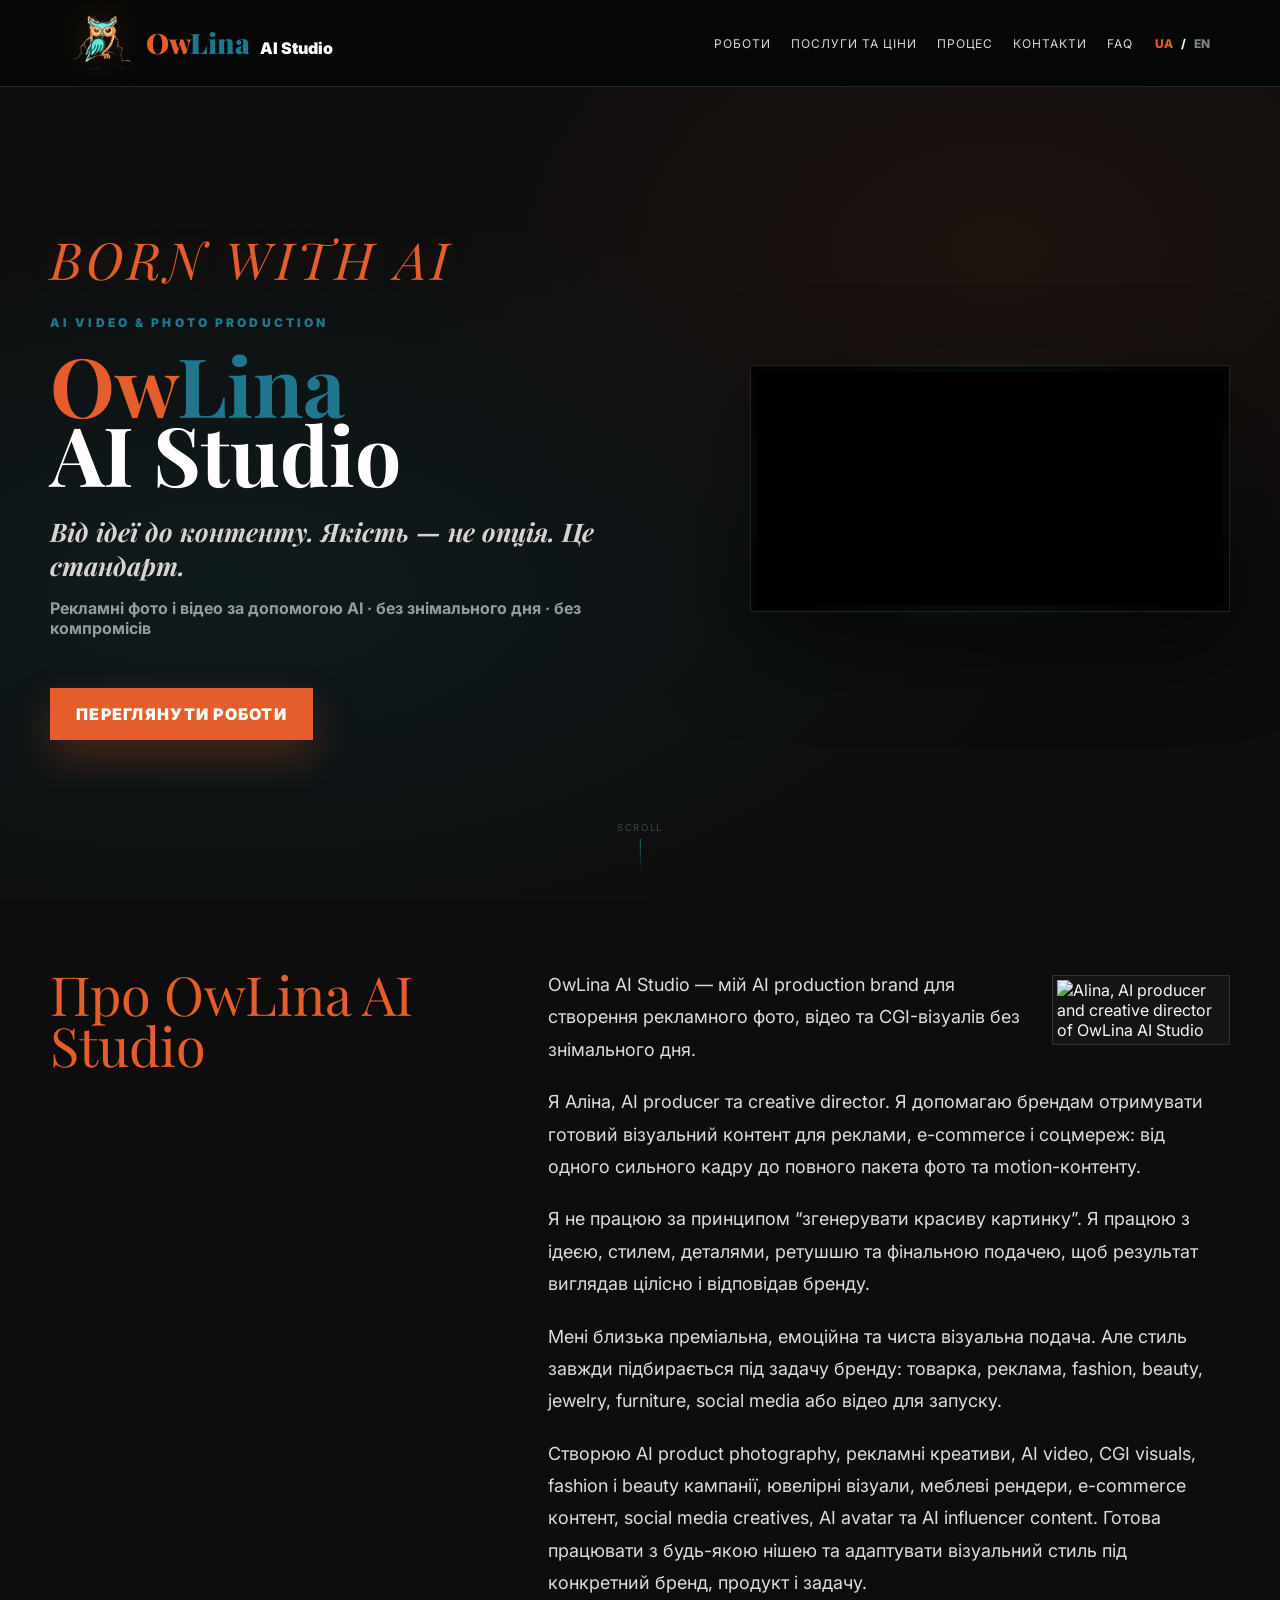
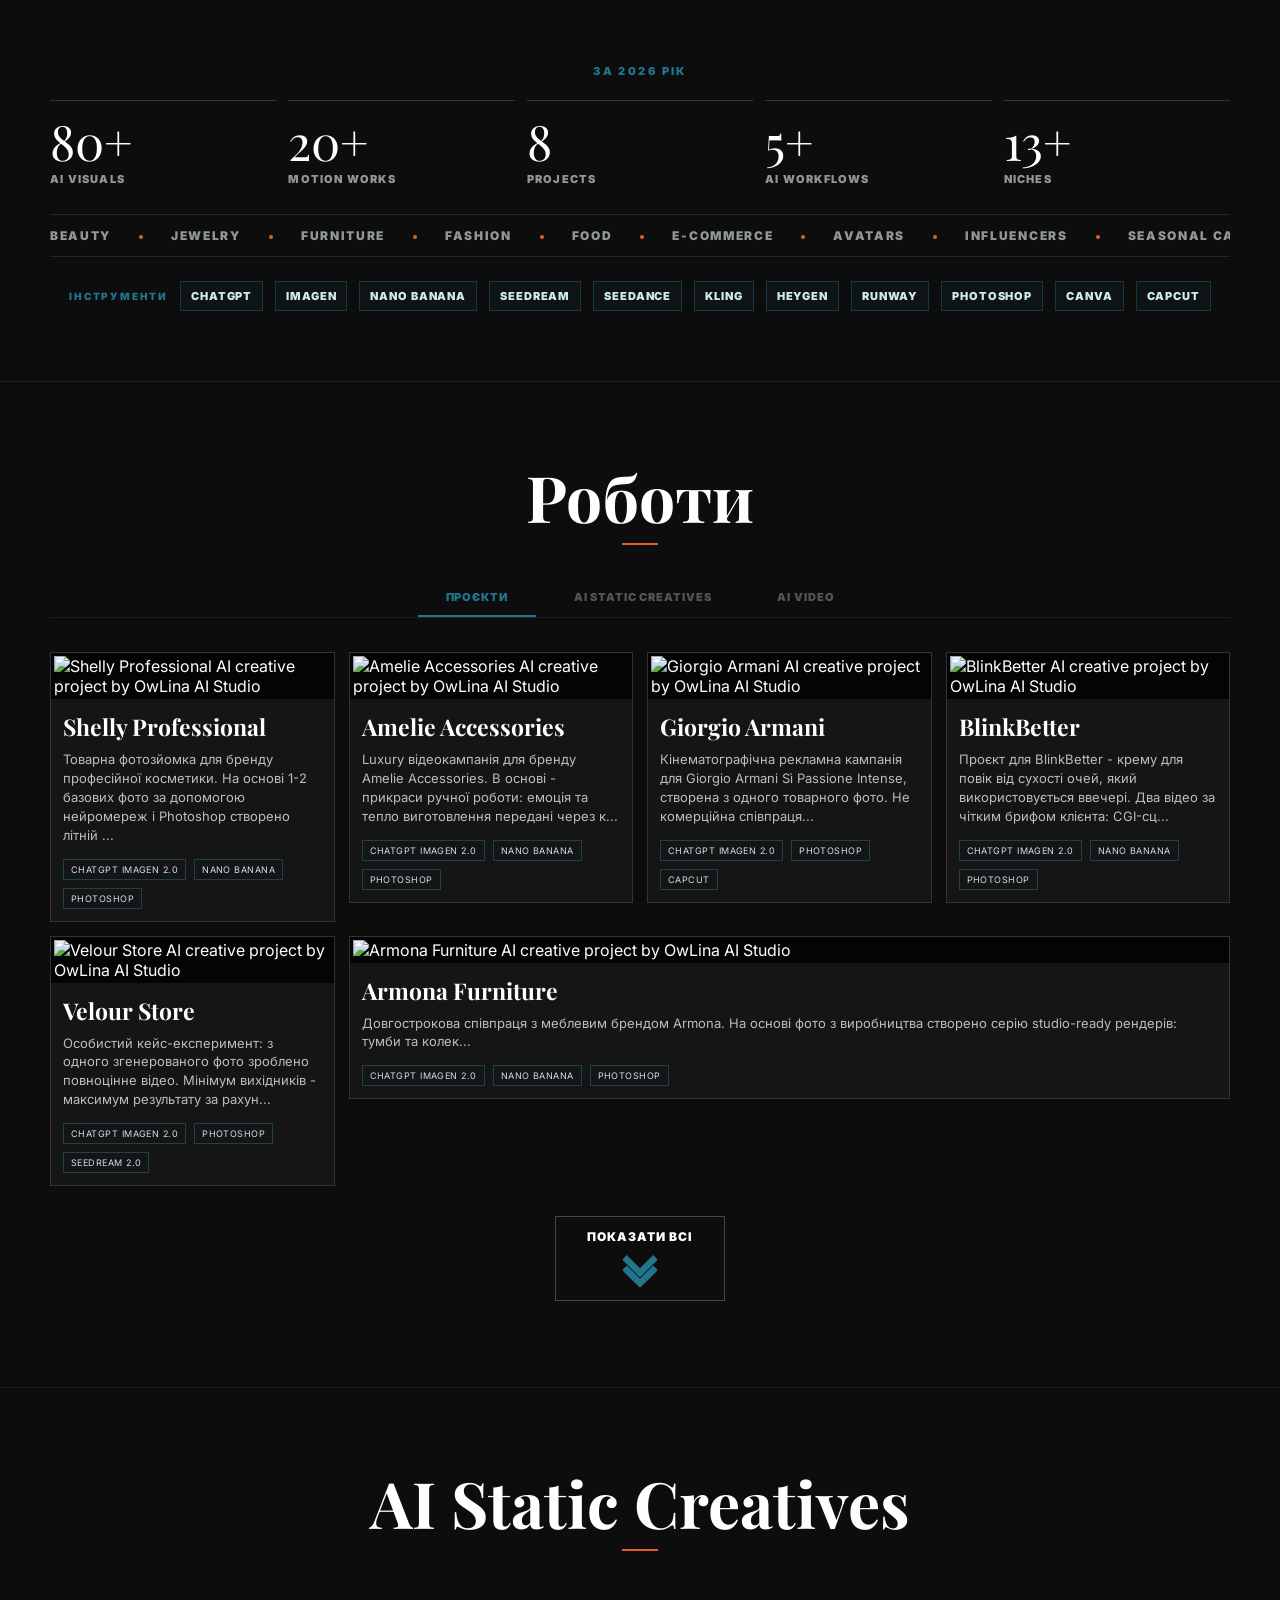
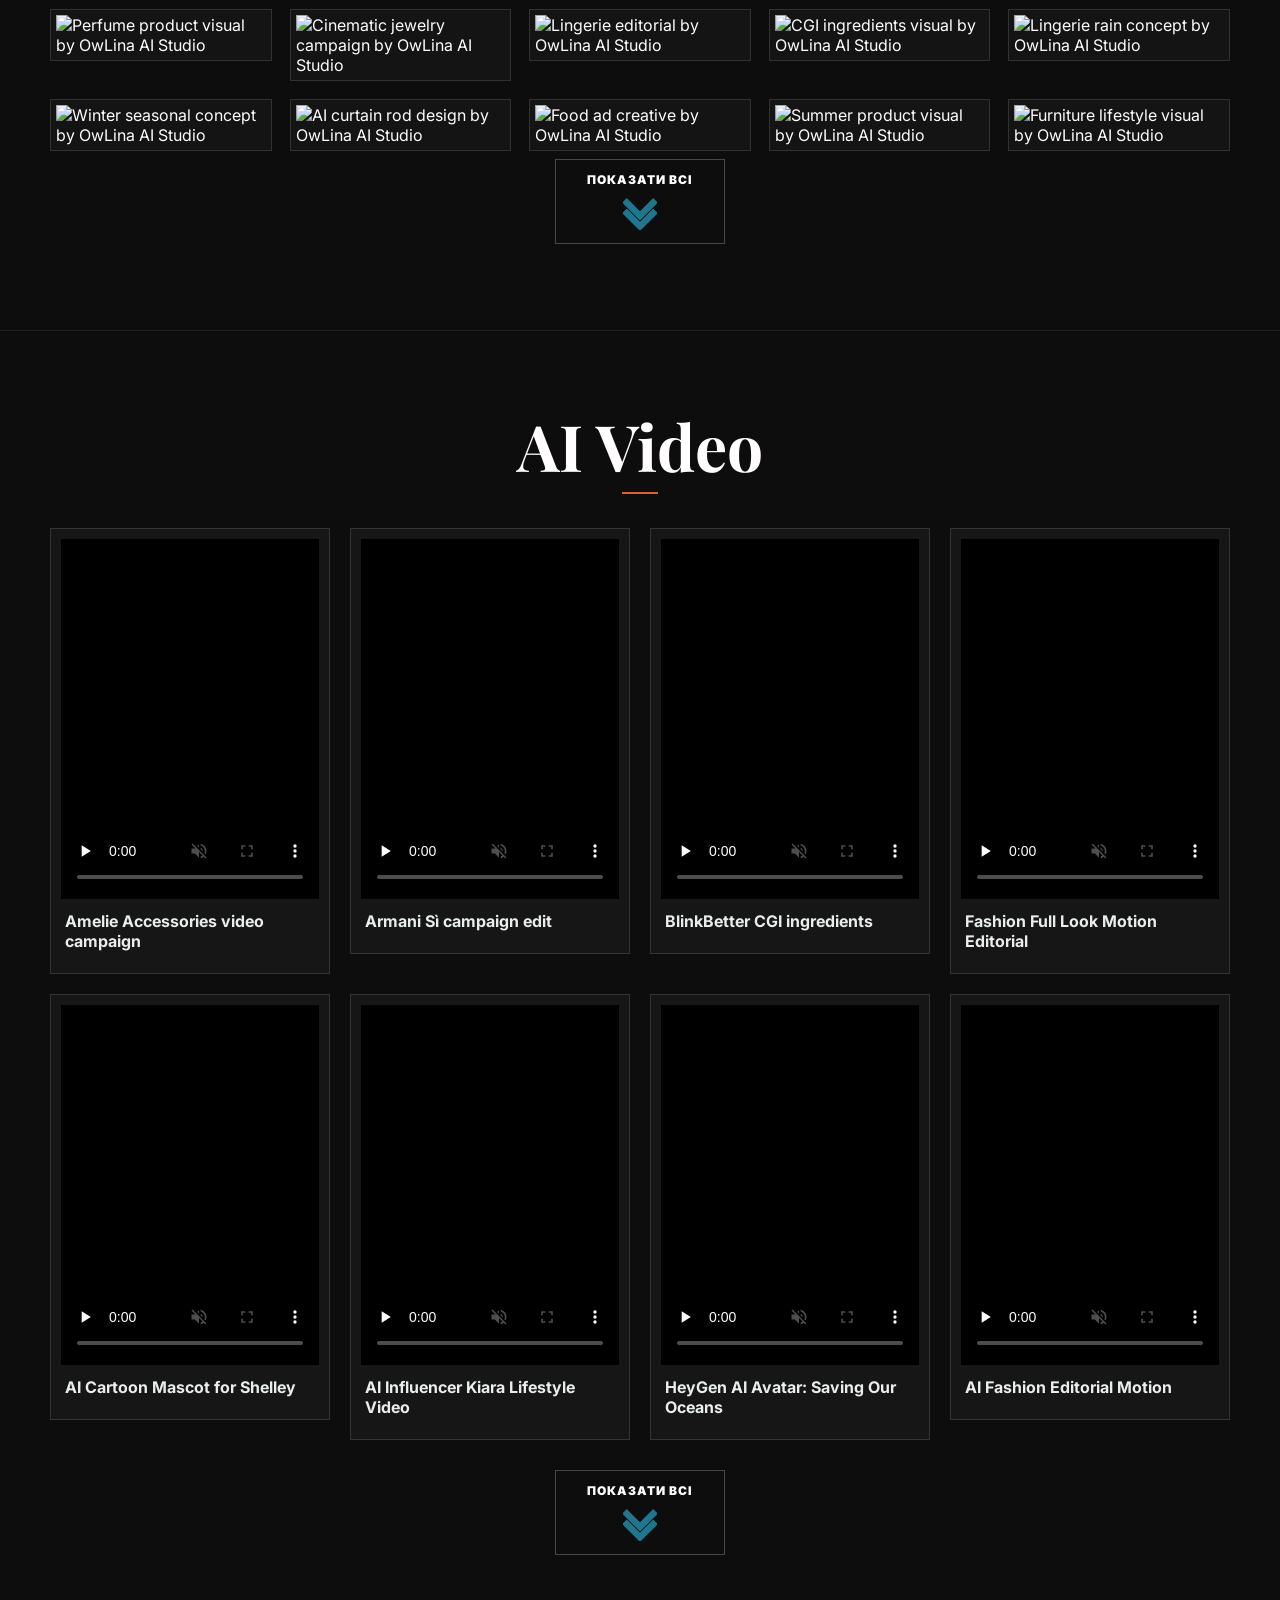
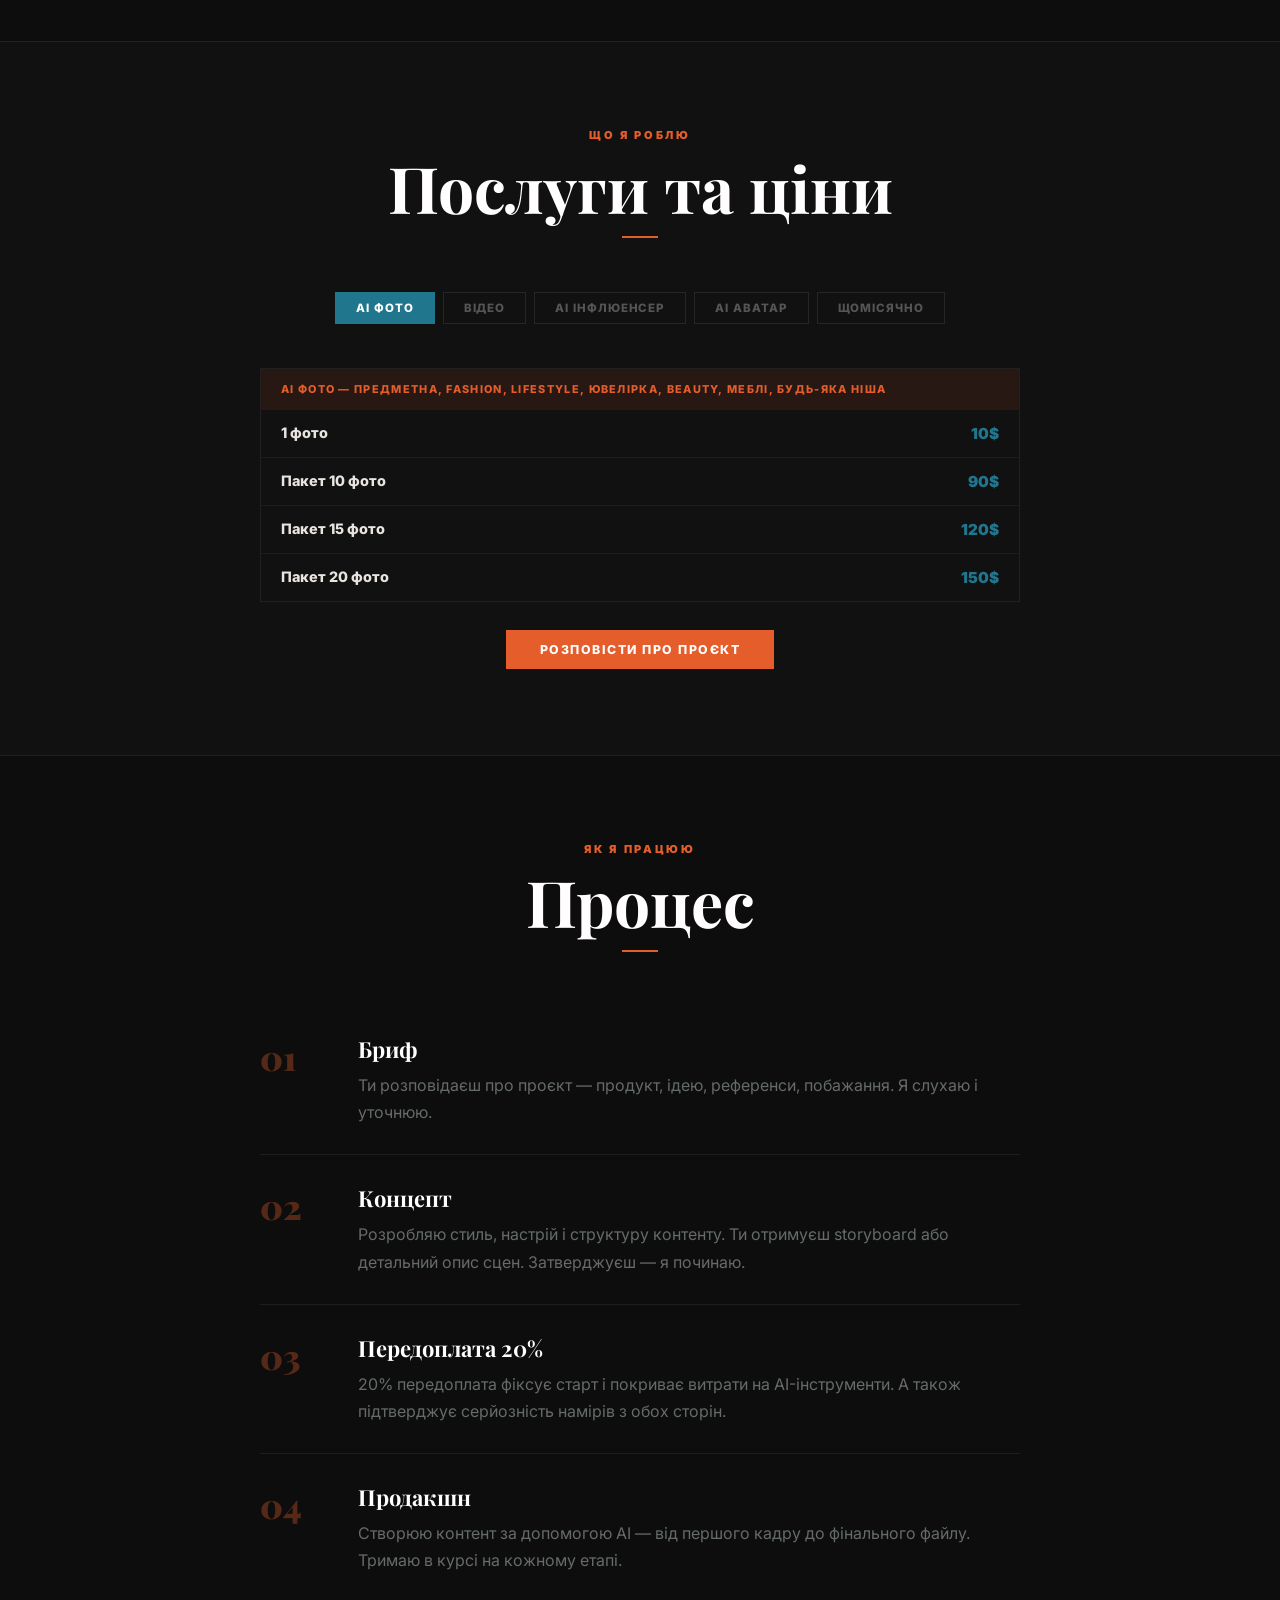
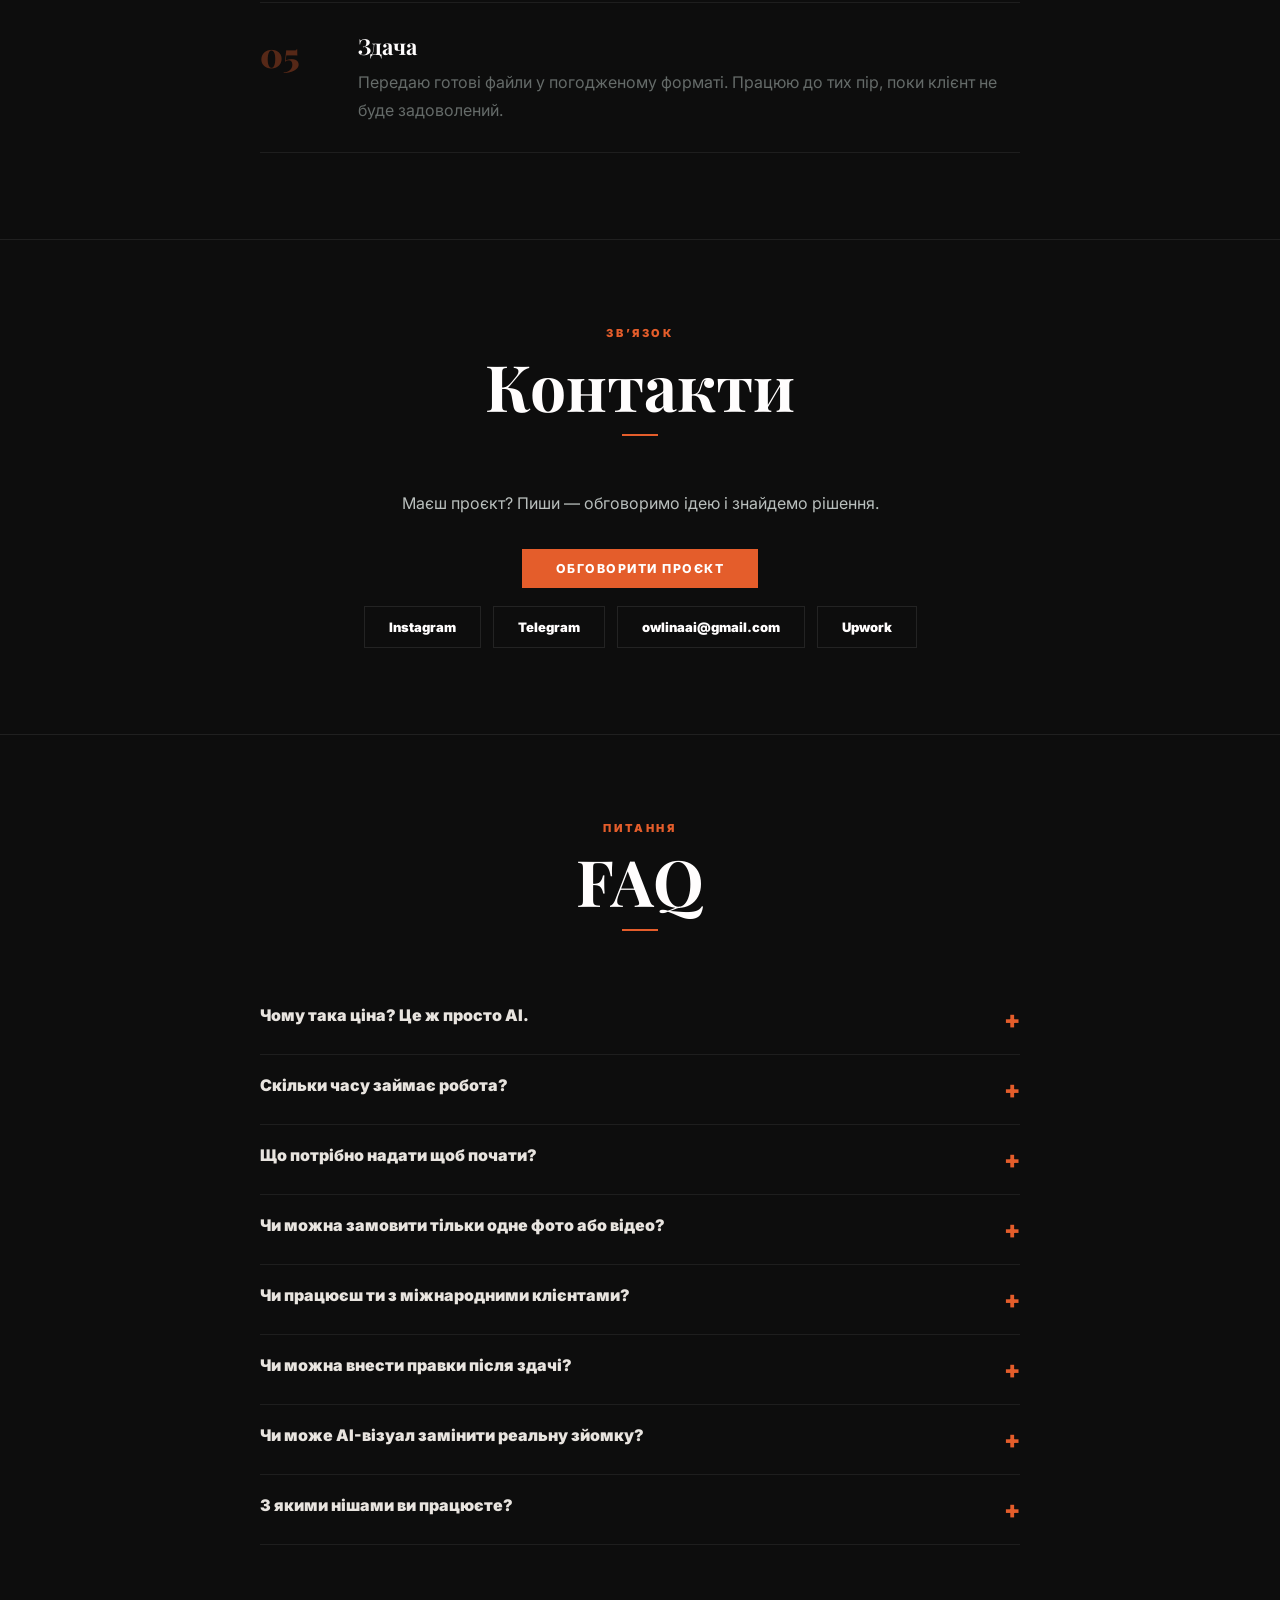
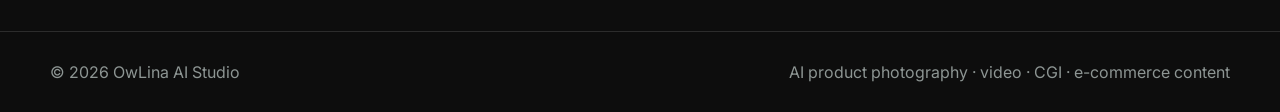
==== commit 9d87200c: "Add files via upload" ====
--- a/index.html
+++ b/index.html
@@ -1,3 +1,3 @@
-<!doctype html><html lang="uk"><head><meta charset="utf-8"><meta name="viewport" content="width=device-width,initial-scale=1"><title>OwLina AI Studio | AI production для рекламного фото, відео та CGI</title><meta name="description" content="OwLina AI Studio створює AI product photography, рекламні креативи, AI video, CGI visuals, e-commerce контент, AI avatar та AI influencer content для будь-якої ніші без знімального дня."><meta name="robots" content="index, follow"><link rel="canonical" href="https://owlinaai.com/"><link rel="alternate" hreflang="uk" href="https://owlinaai.com/"><link rel="alternate" hreflang="en" href="https://owlinaai.com/en/"><link rel="alternate" hreflang="x-default" href="https://owlinaai.com/"><meta property="og:type" content="website"><meta property="og:site_name" content="OwLina AI Studio"><meta property="og:title" content="OwLina AI Studio | AI production для рекламного фото, відео та CGI"><meta property="og:description" content="OwLina AI Studio створює AI product photography, рекламні креативи, AI video, CGI visuals, e-commerce контент, AI avatar та AI influencer content для будь-якої ніші без знімального дня."><meta property="og:url" content="https://owlinaai.com/"><meta property="og:image" content="https://res.cloudinary.com/kqaywdm5/image/upload/v1783177187/my_photo_curdfj.jpg"><meta name="twitter:card" content="summary_large_image"><meta name="twitter:title" content="OwLina AI Studio | AI production для рекламного фото, відео та CGI"><meta name="twitter:description" content="OwLina AI Studio створює AI product photography, рекламні креативи, AI video, CGI visuals, e-commerce контент, AI avatar та AI influencer content для будь-якої ніші без знімального дня."><meta name="twitter:image" content="https://res.cloudinary.com/kqaywdm5/image/upload/v1783177187/my_photo_curdfj.jpg"><link rel="preconnect" href="https://res.cloudinary.com"><link rel="preconnect" href="https://fonts.googleapis.com"><link rel="preconnect" href="https://fonts.gstatic.com" crossorigin><link href="https://fonts.googleapis.com/css2?family=Inter:wght@400;600;800;900&family=Playfair+Display:ital,wght@0,700;0,900;1,700;1,900&display=swap" rel="stylesheet"><link rel="stylesheet" href="assets/css/style.css?v=20260827-1"><script type="application/ld+json">{"@context": "https://schema.org", "@type": "ProfessionalService", "@id": "https://owlinaai.com/#studio", "name": "OwLina AI Studio", "url": "https://owlinaai.com/", "description": "OwLina AI Studio створює AI product photography, рекламні креативи, AI video, CGI visuals, e-commerce контент, AI avatar та AI influencer content для будь-якої ніші без знімального дня.", "areaServed": "Worldwide", "founder": {"@type": "Person", "name": "Alina", "jobTitle": "AI producer and creative director"}, "sameAs": ["https://www.instagram.com/owlinaai", "https://t.me/OwLinaAI"], "serviceType": ["AI product photography", "AI video production", "CGI advertising visuals", "e-commerce product content", "social media creatives", "AI avatar content", "AI influencer content"], "knowsAbout": ["AI product photography", "advertising creatives", "AI video", "CGI visuals", "fashion campaigns", "beauty campaigns", "jewelry visuals", "furniture renders", "e-commerce content", "social media content"]}</script>
+<!doctype html><html lang="uk"><head><meta charset="utf-8"><meta name="viewport" content="width=device-width,initial-scale=1"><title>OwLina AI Studio | AI production для рекламного фото, відео та CGI</title><meta name="description" content="OwLina AI Studio створює AI product photography, рекламні креативи, AI video, CGI visuals, e-commerce контент, AI avatar та AI influencer content для будь-якої ніші без знімального дня."><meta name="robots" content="index, follow"><link rel="canonical" href="https://owlinaai.com/"><link rel="alternate" hreflang="uk" href="https://owlinaai.com/"><link rel="alternate" hreflang="en" href="https://owlinaai.com/en/"><link rel="alternate" hreflang="x-default" href="https://owlinaai.com/"><meta property="og:type" content="website"><meta property="og:site_name" content="OwLina AI Studio"><meta property="og:title" content="OwLina AI Studio | AI production для рекламного фото, відео та CGI"><meta property="og:description" content="OwLina AI Studio створює AI product photography, рекламні креативи, AI video, CGI visuals, e-commerce контент, AI avatar та AI influencer content для будь-якої ніші без знімального дня."><meta property="og:url" content="https://owlinaai.com/"><meta property="og:image" content="https://res.cloudinary.com/kqaywdm5/image/upload/v1788791978/cf8de4336f30279a1b8bf45229fe2b0e_e92389c7-8864-4d45-8ee6-a38fa2425f3a_xpaeih.png"><meta name="twitter:card" content="summary_large_image"><meta name="twitter:title" content="OwLina AI Studio | AI production для рекламного фото, відео та CGI"><meta name="twitter:description" content="OwLina AI Studio створює AI product photography, рекламні креативи, AI video, CGI visuals, e-commerce контент, AI avatar та AI influencer content для будь-якої ніші без знімального дня."><meta name="twitter:image" content="https://res.cloudinary.com/kqaywdm5/image/upload/v1788791978/cf8de4336f30279a1b8bf45229fe2b0e_e92389c7-8864-4d45-8ee6-a38fa2425f3a_xpaeih.png"><link rel="preconnect" href="https://res.cloudinary.com"><link rel="preconnect" href="https://fonts.googleapis.com"><link rel="preconnect" href="https://fonts.gstatic.com" crossorigin><link href="https://fonts.googleapis.com/css2?family=Inter:wght@400;600;800;900&family=Playfair+Display:ital,wght@0,700;0,900;1,700;1,900&display=swap" rel="stylesheet"><link rel="icon" href="assets/favicon/favicon.ico" sizes="any"><link rel="icon" type="image/png" sizes="32x32" href="assets/favicon/favicon-32.png"><link rel="icon" type="image/png" sizes="192x192" href="assets/favicon/favicon-192.png"><link rel="apple-touch-icon" href="assets/favicon/apple-touch-icon.png"><link rel="stylesheet" href="assets/css/style.css?v=20260827-2"><script type="application/ld+json">{"@context": "https://schema.org", "@type": "ProfessionalService", "@id": "https://owlinaai.com/#studio", "name": "OwLina AI Studio", "url": "https://owlinaai.com/", "description": "OwLina AI Studio створює AI product photography, рекламні креативи, AI video, CGI visuals, e-commerce контент, AI avatar та AI influencer content для будь-якої ніші без знімального дня.", "areaServed": "Worldwide", "founder": {"@type": "Person", "name": "Alina", "jobTitle": "AI producer and creative director"}, "sameAs": ["https://www.instagram.com/owlinaai", "https://t.me/OwLinaAI"], "serviceType": ["AI product photography", "AI video production", "CGI advertising visuals", "e-commerce product content", "social media creatives", "AI avatar content", "AI influencer content"], "knowsAbout": ["AI product photography", "advertising creatives", "AI video", "CGI visuals", "fashion campaigns", "beauty campaigns", "jewelry visuals", "furniture renders", "e-commerce content", "social media content"]}</script>
 <script type="application/ld+json">{"@context": "https://schema.org", "@type": "WebPage", "@id": "https://owlinaai.com/#webpage", "url": "https://owlinaai.com/", "name": "OwLina AI Studio | AI production для рекламного фото, відео та CGI", "description": "OwLina AI Studio створює AI product photography, рекламні креативи, AI video, CGI visuals, e-commerce контент, AI avatar та AI influencer content для будь-якої ніші без знімального дня.", "inLanguage": "uk", "isPartOf": {"@type": "WebSite", "name": "OwLina AI Studio", "url": "https://owlinaai.com/"}, "about": {"@id": "https://owlinaai.com/#studio"}}</script>
-<script type="application/ld+json">{"@context": "https://schema.org", "@type": "FAQPage", "mainEntity": [{"@type": "Question", "name": "Чому така ціна? Це ж просто AI.", "acceptedAnswer": {"@type": "Answer", "text": "У вартість входить концепція, режисура, генерація, ретуш, монтаж, правки та фінальні файли, готові для реклами, e-commerce і соцмереж."}}, {"@type": "Question", "name": "Скільки часу займає робота?", "acceptedAnswer": {"@type": "Answer", "text": "Термін залежить від обсягу та формату. Невеликі статичні візуали можна зробити швидше, повні відеокампанії потребують більше часу."}}, {"@type": "Question", "name": "Що потрібно надати щоб почати?", "acceptedAnswer": {"@type": "Answer", "text": "Фото продукту, референси, матеріали бренду, бажаний настрій, формати, дедлайн і чітку задачу."}}, {"@type": "Question", "name": "Чи може AI-візуал замінити реальну зйомку?", "acceptedAnswer": {"@type": "Answer", "text": "Для багатьох задач product, e-commerce, реклами та соцмереж - так. Це швидше, гнучкіше і бюджетно ефективніше, якщо є чіткий бриф."}}, {"@type": "Question", "name": "З якими нішами ви працюєте?", "acceptedAnswer": {"@type": "Answer", "text": "Beauty, fashion, jewelry, furniture, food, товарні бренди, e-commerce, соціальні мережі та інші ніші."}}]}</script></head><body><header class="site-header"><div class="nav-wrap"><a class="brand" href="./"><img class="brand-logo" src="assets/logo/owlina-logo-cropped.png" alt="OwLina AI Studio logo"><span class="brand-word"><span class="owl">Ow</span><span class="lina">Lina</span><small>AI Studio</small></span></a><nav class="nav-links"><a href="./#projects">Роботи</a><a href="./#services">Послуги та ціни</a><a href="./#process">Процес</a><a href="./#contacts">Контакти</a><a href="./#faq">FAQ</a></nav><div class="langs"><a class="active" href="./">UA</a><span>/</span><a class="" href="en/">EN</a></div></div></header><main><section class="hero"><div class="hero-inner"><div><div class="kicker">Born with AI</div><p class="eyebrow">AI Video & Photo Production</p><h1><span class="owl">Ow</span><span class="lina">Lina</span><br>AI Studio</h1><p class="tagline">Від ідеї до контенту. Якість — не опція. Це стандарт.</p><p class="subline">Рекламні фото і відео за допомогою AI · без знімального дня · без компромісів</p><a class="cta" href="#projects">Переглянути роботи</a></div><figure class="hero-media"><img src="https://res.cloudinary.com/kqaywdm5/image/upload/v1783177187/my_photo_curdfj.jpg" alt="Alina, founder and creative director of OwLina AI Studio"></figure></div><div class="scroll-ind"><span>Scroll</span><div class="scroll-line"></div></div></section><section id="about" class="section"><div class="section-inner about-grid"><div class="about-mark">Про OwLina AI Studio</div><div class="about-text"><p>OwLina AI Studio — мій AI production brand для створення рекламного фото, відео та CGI-візуалів без знімального дня.</p><p>Я Аліна, AI producer та creative director. Я допомагаю брендам отримувати готовий візуальний контент для реклами, e-commerce і соцмереж: від одного сильного кадру до повного пакета фото та motion-контенту.</p><p>Я не працюю за принципом “згенерувати красиву картинку”. Я працюю з ідеєю, стилем, деталями, ретушшю та фінальною подачею, щоб результат виглядав цілісно і відповідав бренду.</p><p>Мені близька преміальна, емоційна та чиста візуальна подача. Але стиль завжди підбирається під задачу бренду: товарка, реклама, fashion, beauty, jewelry, furniture, social media або відео для запуску.</p><p>Створюю AI product photography, рекламні креативи, AI video, CGI visuals, fashion і beauty кампанії, ювелірні візуали, меблеві рендери, e-commerce контент, social media creatives, AI avatar та AI influencer content. Готова працювати з будь-якою нішею та адаптувати візуальний стиль під конкретний бренд, продукт і задачу.</p></div></div></section><section class="trust-strip"><div class="trust-title">&#1047;&#1072; 2026 &#1088;&#1110;&#1082;</div><div class="trust-grid"><div class="trust-item"><div class="trust-num">70+</div><div class="trust-label">AI visuals</div></div><div class="trust-item"><div class="trust-num">20+</div><div class="trust-label">motion works</div></div><div class="trust-item"><div class="trust-num">8</div><div class="trust-label">projects</div></div><div class="trust-item"><div class="trust-num">5+</div><div class="trust-label">AI workflows</div></div><div class="trust-item"><div class="trust-num">13+</div><div class="trust-label">niches</div></div></div><div class="niche-marquee" aria-label="Portfolio niches"><div class="niche-track"><span>beauty</span> <span>jewelry</span> <span>furniture</span> <span>fashion</span> <span>food</span> <span>e-commerce</span> <span>avatars</span> <span>influencers</span> <span>seasonal campaigns</span> <span>cartoon</span> <span>memory video concepts</span> <span>social media creatives</span> <span>CGI</span> <span>beauty</span> <span>jewelry</span> <span>furniture</span> <span>fashion</span> <span>food</span> <span>e-commerce</span> <span>avatars</span> <span>influencers</span> <span>seasonal campaigns</span> <span>cartoon</span> <span>memory video concepts</span> <span>social media creatives</span> <span>CGI</span></div></div><div class="tool-stack"><span class="tool-stack-label">&#1030;&#1085;&#1089;&#1090;&#1088;&#1091;&#1084;&#1077;&#1085;&#1090;&#1080;</span><span class="tool-chip">ChatGPT</span> <span class="tool-chip">Imagen</span> <span class="tool-chip">Nano Banana</span> <span class="tool-chip">Seedream</span> <span class="tool-chip">Seedance</span> <span class="tool-chip">Kling</span> <span class="tool-chip">HeyGen</span> <span class="tool-chip">Runway</span> <span class="tool-chip">Photoshop</span> <span class="tool-chip">Canva</span> <span class="tool-chip">CapCut</span></div></section><section id="projects" class="section"><div class="section-inner"><div class="center-head"><h2>Роботи</h2></div><nav class="work-tabs" aria-label="Portfolio sections"><a href="#projects">Проєкти</a><a href="#static">AI Static Creatives</a><a href="#motion">AI Video</a></nav><div id="featured-projects" class="projects-grid"></div><div class="button-row"><a class="ghost-btn" href="projects.html">Показати всі</a></div></div></section><section id="static" class="section"><div class="section-inner"><div class="center-head"><h2>AI Static Creatives</h2></div><div id="static-filters" class="static-filters"></div><div id="static-gallery" class="masonry"></div><div class="static-actions"><button class="ghost-btn" data-show-static>Показати всі</button></div></div></section><section id="motion" class="section"><div class="section-inner"><div class="center-head"><h2>AI Video</h2></div><div id="motion-grid" class="video-grid"></div><div class="button-row"><a class="ghost-btn" href="videos.html">Показати всі</a></div></div></section><section id="services" class="section services-section"><div class="section-inner"><div class="old-section-title"><div class="sup">що я роблю</div><h2>Послуги та ціни</h2></div><div class="stabs"><button class="stab active" data-p="ph">AI Фото</button><button class="stab " data-p="vi">Відео</button><button class="stab " data-p="inf">AI Інфлюенсер</button><button class="stab " data-p="av">AI Аватар</button><button class="stab " data-p="mo">Щомісячно</button></div><div class="spanel active" id="p-ph"><div class="ptable"><div class="pth">AI Фото — предметна, fashion, lifestyle, ювелірка, beauty, меблі, будь-яка ніша</div><div class="ptr"><div><div class="ptl">1 фото</div></div><div class="ptp">10$</div></div><div class="ptr"><div><div class="ptl">Пакет 10 фото</div></div><div class="ptp">90$</div></div><div class="ptr"><div><div class="ptl">Пакет 15 фото</div></div><div class="ptp">120$</div></div><div class="ptr"><div><div class="ptl">Пакет 20 фото</div></div><div class="ptp">150$</div></div></div><div class="scta"><a class="disc" href="https://t.me/OwLinaAI" target="_blank" rel="noopener">Розповісти про проєкт</a></div></div><div class="spanel" id="p-vi"><div class="vtable"><div class="vtr"><div class="vtc h"></div><div class="vtc h">1 відео</div><div class="vtc h">Пакет 3</div><div class="vtc h">Пакет 5</div></div><div class="vtr"><div class="vtc d">10 сек</div><div class="vtc p">від 100$</div><div class="vtc p">від 250$</div><div class="vtc p">від 420$</div></div><div class="vtr"><div class="vtc d">15 сек</div><div class="vtc p">від 140$</div><div class="vtc p">від 350$</div><div class="vtc p">від 580$</div></div><div class="vtr"><div class="vtc d">30 сек</div><div class="vtc p">від 250$</div><div class="vtc p">від 620$</div><div class="vtc p">від 1050$</div></div></div><p class="pnote">Реклама бренду / товару / послуги · контент у стилі інфлюенсера · CGI. Довші або складніші відео — вартість обговорюється індивідуально.</p><div class="scta"><a class="disc" href="https://t.me/OwLinaAI" target="_blank" rel="noopener">Розповісти про проєкт</a></div></div><div class="spanel" id="p-inf"><div class="ptable"><div class="pth">AI Інфлюенсер — UGC-style та lifestyle контент · створення персонажа + регулярний контент</div><div class="ptr"><div><div class="ptl">Starter</div><div class="pts">Візуалізація персонажа на основі вашого опису · 5 референсних зображень · 1 відео</div><div class="pta">Картка персонажа <em>+20$</em><br>Style guide <em>+30$</em><br>Концепт персонажа з нуля <em>+50$</em></div></div><div class="ptp">200$</div></div><div class="ptr"><div><div class="ptl">Full Character</div><div class="pts">10 референсних зображень · 3 відео</div><div class="pta">Картка персонажа включена безкоштовно<br>Style guide <em>+20$</em></div></div><div class="ptp">320$</div></div><div class="ptr"><div><div class="ptl">Premium Character</div><div class="pts">15 референсних зображень · 5 відео</div><div class="pta">Картка персонажа та style guide включені безкоштовно</div></div><div class="ptp">550$</div></div></div><div class="scta"><a class="disc" href="https://t.me/OwLinaAI" target="_blank" rel="noopener">Розповісти про проєкт</a></div></div><div class="spanel" id="p-av"><div class="ptable"><div class="pth">AI Аватар з голосом (talking head)</div><div class="ptr"><div><div class="ptl">Basic Avatar</div><div class="pts">1 відео до 30 сек · AI-аватар з фото · синтез голосу</div></div><div class="ptp">100$</div></div><div class="ptr"><div><div class="ptl">Content Pack</div><div class="pts">3 відео до 30 сек кожне · AI-аватар з фото · синтез голосу</div></div><div class="ptp">250$</div></div></div><div class="scta"><a class="disc" href="https://t.me/OwLinaAI" target="_blank" rel="noopener">Розповісти про проєкт</a></div></div><div class="spanel" id="p-mo"><div class="ptable"><div class="pth">Щомісячний контент — регулярний AI-контент для вашого бренду або AI-інфлюенсера</div><div class="ptr"><div><div class="ptl">Basic</div><div class="pts">10 фото + 2 відео</div></div><div class="ptp">230$/міс</div></div><div class="ptr"><div><div class="ptl">Standard</div><div class="pts">15 фото + 4 відео + 1 ролик з переносом руху/танцю</div></div><div class="ptp">450$/міс</div></div><div class="ptr"><div><div class="ptl">Full</div><div class="pts">30 фото + 6 відео + 2 ролики з переносом руху/танцю</div></div><div class="ptp">800$/міс</div></div></div><div class="scta"><a class="disc" href="https://t.me/OwLinaAI" target="_blank" rel="noopener">Розповісти про проєкт</a></div></div></div></section><section id="process" class="section"><div class="section-inner"><div class="old-section-title"><div class="sup">як я працюю</div><h2>Процес</h2></div><div class="process-list"><div class="process-step"><div class="process-num">01</div><div><h3>Бриф</h3><p>Ти розповідаєш про проєкт — продукт, ідею, референси, побажання. Я слухаю і уточнюю.</p></div></div><div class="process-step"><div class="process-num">02</div><div><h3>Концепт</h3><p>Розробляю стиль, настрій і структуру контенту. Ти отримуєш storyboard або детальний опис сцен. Затверджуєш — я починаю.</p></div></div><div class="process-step"><div class="process-num">03</div><div><h3>Передоплата 20%</h3><p>20% передоплата фіксує старт і покриває витрати на AI-інструменти. А також підтверджує серйозність намірів з обох сторін.</p></div></div><div class="process-step"><div class="process-num">04</div><div><h3>Продакшн</h3><p>Створюю контент за допомогою AI — від першого кадру до фінального файлу. Тримаю в курсі на кожному етапі.</p></div></div><div class="process-step"><div class="process-num">05</div><div><h3>Здача</h3><p>Передаю готові файли у погодженому форматі. Працюю до тих пір, поки клієнт не буде задоволений.</p></div></div></div></div></section><section id="contacts" class="section"><div class="section-inner"><div class="old-section-title"><div class="sup">зв’язок</div><h2>Контакти</h2></div><p class="section-note" style="margin:0 auto 32px;text-align:center">Маєш проєкт? Пиши — обговоримо ідею і знайдемо рішення.</p><div class="contact-primary"><button type="button" class="disc" data-open-brief>Обговорити проєкт</button></div><div class="contact-links"><a href="https://www.instagram.com/owlinaai">Instagram</a><a href="https://t.me/OwLinaAI">Telegram</a><a href="mailto:owlinaai@gmail.com">owlinaai@gmail.com</a><a href="https://www.upwork.com/">Upwork</a></div></div></section><section id="faq" class="section"><div class="section-inner"><div class="old-section-title"><div class="sup">питання</div><h2>FAQ</h2></div><div class="faq-list"><div class="faq-item"><button class="faq-q" type="button"><span>Чому така ціна? Це ж просто AI.</span><span>+</span></button><div class="faq-a">У вартість входить концепція, режисура, генерація, ретуш, монтаж, правки та фінальні файли, готові для реклами, e-commerce і соцмереж.</div></div><div class="faq-item"><button class="faq-q" type="button"><span>Скільки часу займає робота?</span><span>+</span></button><div class="faq-a">Термін залежить від обсягу та формату. Невеликі статичні візуали можна зробити швидше, повні відеокампанії потребують більше часу.</div></div><div class="faq-item"><button class="faq-q" type="button"><span>Що потрібно надати щоб почати?</span><span>+</span></button><div class="faq-a">Фото продукту, референси, матеріали бренду, бажаний настрій, формати, дедлайн і чітку задачу.</div></div><div class="faq-item"><button class="faq-q" type="button"><span>Чи можна замовити тільки одне фото або відео?</span><span>+</span></button><div class="faq-a">Так. Можна замовити один візуал, невеликий пакет або повну кампанію.</div></div><div class="faq-item"><button class="faq-q" type="button"><span>Чи працюєш ти з міжнародними клієнтами?</span><span>+</span></button><div class="faq-a">Так. OwLina AI Studio працює з українськими та міжнародними брендами.</div></div><div class="faq-item"><button class="faq-q" type="button"><span>Чи можна внести правки після здачі?</span><span>+</span></button><div class="faq-a">Так. Умови правок обговорюються перед стартом проєкту.</div></div><div class="faq-item"><button class="faq-q" type="button"><span>Чи може AI-візуал замінити реальну зйомку?</span><span>+</span></button><div class="faq-a">Для багатьох задач product, e-commerce, реклами та соцмереж - так. Це швидше, гнучкіше і бюджетно ефективніше, якщо є чіткий бриф.</div></div><div class="faq-item"><button class="faq-q" type="button"><span>З якими нішами ви працюєте?</span><span>+</span></button><div class="faq-a">Beauty, fashion, jewelry, furniture, food, товарні бренди, e-commerce, соціальні мережі та інші ніші.</div></div></div></div></section></main><div class="brief-modal" aria-hidden="true"><div class="brief-dialog" role="dialog" aria-modal="true" aria-labelledby="brief-title"><button class="brief-close" type="button" data-close-brief aria-label="Close">×</button><h2 class="brief-title" id="brief-title">Обговорити проєкт</h2><p class="brief-subtitle">Розкажіть про свою ідею, і я зв'яжуся з вами протягом 1 робочого дня.</p><form class="brief-form" data-success="Дякую! Вашу заявку успішно надіслано. Я зв'яжуся з вами протягом 1 робочого дня."><div class="brief-field"><label for="brief-name">Ім'я</label><input id="brief-name" name="name" type="text" placeholder="Ваше ім'я" required></div><div class="brief-field"><label for="brief-contact">Telegram або телефон</label><input id="brief-contact" name="contact" type="text" placeholder="Ваш Telegram або телефон" required></div><div class="brief-field"><label for="brief-need">Що вам потрібно</label><select id="brief-need" name="need" required><option value="" disabled selected>Що вам потрібно</option><option value="AI-фотографія продукту">AI-фотографія продукту</option><option value="AI-відео">AI-відео</option><option value="CGI-візуали">CGI-візуали</option><option value="AI-аватар / інфлюенсер">AI-аватар / інфлюенсер</option><option value="Інше">Інше</option></select></div><div class="brief-field"><label for="brief-project">Розкажіть про свій проєкт</label><textarea id="brief-project" name="project" placeholder="Опишіть свою ідею, продукт або мету." required></textarea></div><div class="brief-field"><label for="brief-budget">Орієнтовний бюджет</label><select id="brief-budget" name="budget"><option value="" selected>Орієнтовний бюджет</option><option value="$0–200">$0–200</option><option value="$200–500">$200–500</option><option value="$500–1000">$500–1000</option><option value="$1000+">$1000+</option><option value="Обговоримо">Обговоримо</option></select></div><button class="brief-submit" type="submit">Почати проєкт</button><p class="brief-status" aria-live="polite"></p></form><div class="brief-success" aria-live="polite"></div></div></div><div class="lightbox"><button class="lb-close" aria-label="Close">×</button><button class="lb-prev" aria-label="Previous">‹</button><div class="lightbox-viewport"><img id="lb-img" alt=""></div><button class="lb-next" aria-label="Next">›</button></div><div class="video-modal"><button class="video-modal-close" aria-label="Close">×</button><video id="video-modal-player" controls playsinline></video></div><footer class="footer"><div class="footer-inner"><span>© 2026 OwLina AI Studio</span><span>AI product photography · video · CGI · e-commerce content</span></div></footer><script src="assets/js/data.js?v=20260827-1"></script><script src="assets/js/app.js?v=20260827-1"></script></body></html>+<script type="application/ld+json">{"@context": "https://schema.org", "@type": "FAQPage", "mainEntity": [{"@type": "Question", "name": "Чому така ціна? Це ж просто AI.", "acceptedAnswer": {"@type": "Answer", "text": "У вартість входить концепція, режисура, генерація, ретуш, монтаж, правки та фінальні файли, готові для реклами, e-commerce і соцмереж."}}, {"@type": "Question", "name": "Скільки часу займає робота?", "acceptedAnswer": {"@type": "Answer", "text": "Термін залежить від обсягу та формату. Невеликі статичні візуали можна зробити швидше, повні відеокампанії потребують більше часу."}}, {"@type": "Question", "name": "Що потрібно надати щоб почати?", "acceptedAnswer": {"@type": "Answer", "text": "Фото продукту, референси, матеріали бренду, бажаний настрій, формати, дедлайн і чітку задачу."}}, {"@type": "Question", "name": "Чи може AI-візуал замінити реальну зйомку?", "acceptedAnswer": {"@type": "Answer", "text": "Для багатьох задач product, e-commerce, реклами та соцмереж - так. Це швидше, гнучкіше і бюджетно ефективніше, якщо є чіткий бриф."}}, {"@type": "Question", "name": "З якими нішами ви працюєте?", "acceptedAnswer": {"@type": "Answer", "text": "Beauty, fashion, jewelry, furniture, food, товарні бренди, e-commerce, соціальні мережі та інші ніші."}}]}</script></head><body><header class="site-header"><div class="nav-wrap"><a class="brand" href="./"><img class="brand-logo" src="assets/logo/owlina-logo-cropped.png" alt="OwLina AI Studio logo"><span class="brand-word"><span class="owl">Ow</span><span class="lina">Lina</span><small>AI Studio</small></span></a><nav class="nav-links"><a href="./#projects">Роботи</a><a href="./#services">Послуги та ціни</a><a href="./#process">Процес</a><a href="./#contacts">Контакти</a><a href="./#faq">FAQ</a></nav><div class="langs"><a class="active" href="./">UA</a><span>/</span><a class="" href="en/">EN</a></div></div></header><main><section class="hero"><div class="hero-inner"><div><div class="kicker">Born with AI</div><p class="eyebrow">AI Video & Photo Production</p><h1><span class="owl">Ow</span><span class="lina">Lina</span><br>AI Studio</h1><p class="tagline">Від ідеї до контенту. Якість — не опція. Це стандарт.</p><p class="subline">Рекламні фото і відео за допомогою AI · без знімального дня · без компромісів</p><a class="cta" href="#projects">Переглянути роботи</a></div><figure class="hero-media hero-showreel"><video src="https://res.cloudinary.com/kqaywdm5/video/upload/q_auto,c_limit,w_980/v1788791117/0830_feh2yw.mp4" poster="https://res.cloudinary.com/kqaywdm5/video/upload/so_1,f_jpg,q_auto,c_limit,w_980/v1788791117/0830_feh2yw.jpg" autoplay muted loop playsinline preload="metadata" aria-label="OwLina AI Studio showreel"></video></figure></div><div class="scroll-ind"><span>Scroll</span><div class="scroll-line"></div></div></section><section id="about" class="section"><div class="section-inner about-grid"><div class="about-mark">Про OwLina AI Studio</div><div class="about-text"><figure class="about-portrait"><img loading="lazy" decoding="async" src="https://res.cloudinary.com/kqaywdm5/image/upload/v1783177187/my_photo_curdfj.jpg" alt="Alina, AI producer and creative director of OwLina AI Studio"></figure><p>OwLina AI Studio — мій AI production brand для створення рекламного фото, відео та CGI-візуалів без знімального дня.</p><p>Я Аліна, AI producer та creative director. Я допомагаю брендам отримувати готовий візуальний контент для реклами, e-commerce і соцмереж: від одного сильного кадру до повного пакета фото та motion-контенту.</p><p>Я не працюю за принципом “згенерувати красиву картинку”. Я працюю з ідеєю, стилем, деталями, ретушшю та фінальною подачею, щоб результат виглядав цілісно і відповідав бренду.</p><p>Мені близька преміальна, емоційна та чиста візуальна подача. Але стиль завжди підбирається під задачу бренду: товарка, реклама, fashion, beauty, jewelry, furniture, social media або відео для запуску.</p><p>Створюю AI product photography, рекламні креативи, AI video, CGI visuals, fashion і beauty кампанії, ювелірні візуали, меблеві рендери, e-commerce контент, social media creatives, AI avatar та AI influencer content. Готова працювати з будь-якою нішею та адаптувати візуальний стиль під конкретний бренд, продукт і задачу.</p></div></div></section><section class="trust-strip"><div class="trust-title">&#1047;&#1072; 2026 &#1088;&#1110;&#1082;</div><div class="trust-grid"><div class="trust-item"><div class="trust-num">80+</div><div class="trust-label">AI visuals</div></div><div class="trust-item"><div class="trust-num">20+</div><div class="trust-label">motion works</div></div><div class="trust-item"><div class="trust-num">8</div><div class="trust-label">projects</div></div><div class="trust-item"><div class="trust-num">5+</div><div class="trust-label">AI workflows</div></div><div class="trust-item"><div class="trust-num">13+</div><div class="trust-label">niches</div></div></div><div class="niche-marquee" aria-label="Portfolio niches"><div class="niche-track"><span>beauty</span> <span>jewelry</span> <span>furniture</span> <span>fashion</span> <span>food</span> <span>e-commerce</span> <span>avatars</span> <span>influencers</span> <span>seasonal campaigns</span> <span>cartoon</span> <span>memory video concepts</span> <span>social media creatives</span> <span>CGI</span> <span>beauty</span> <span>jewelry</span> <span>furniture</span> <span>fashion</span> <span>food</span> <span>e-commerce</span> <span>avatars</span> <span>influencers</span> <span>seasonal campaigns</span> <span>cartoon</span> <span>memory video concepts</span> <span>social media creatives</span> <span>CGI</span></div></div><div class="tool-stack"><span class="tool-stack-label">&#1030;&#1085;&#1089;&#1090;&#1088;&#1091;&#1084;&#1077;&#1085;&#1090;&#1080;</span><span class="tool-chip">ChatGPT</span> <span class="tool-chip">Imagen</span> <span class="tool-chip">Nano Banana</span> <span class="tool-chip">Seedream</span> <span class="tool-chip">Seedance</span> <span class="tool-chip">Kling</span> <span class="tool-chip">HeyGen</span> <span class="tool-chip">Runway</span> <span class="tool-chip">Photoshop</span> <span class="tool-chip">Canva</span> <span class="tool-chip">CapCut</span></div></section><section id="projects" class="section"><div class="section-inner"><div class="center-head"><h2>Роботи</h2></div><nav class="work-tabs" aria-label="Portfolio sections"><a href="#projects">Проєкти</a><a href="#static">AI Static Creatives</a><a href="#motion">AI Video</a></nav><div id="featured-projects" class="projects-grid"></div><div class="button-row"><a class="ghost-btn" href="projects.html">Показати всі</a></div></div></section><section id="static" class="section"><div class="section-inner"><div class="center-head"><h2>AI Static Creatives</h2></div><div id="static-filters" class="static-filters"></div><div id="static-gallery" class="masonry"></div><div class="static-actions"><button class="ghost-btn" data-show-static>Показати всі</button></div></div></section><section id="motion" class="section"><div class="section-inner"><div class="center-head"><h2>AI Video</h2></div><div id="motion-grid" class="video-grid"></div><div class="button-row"><a class="ghost-btn" href="videos.html">Показати всі</a></div></div></section><section id="services" class="section services-section"><div class="section-inner"><div class="old-section-title"><div class="sup">що я роблю</div><h2>Послуги та ціни</h2></div><div class="stabs"><button class="stab active" data-p="ph">AI Фото</button><button class="stab " data-p="vi">Відео</button><button class="stab " data-p="inf">AI Інфлюенсер</button><button class="stab " data-p="av">AI Аватар</button><button class="stab " data-p="mo">Щомісячно</button></div><div class="spanel active" id="p-ph"><div class="ptable"><div class="pth">AI Фото — предметна, fashion, lifestyle, ювелірка, beauty, меблі, будь-яка ніша</div><div class="ptr"><div><div class="ptl">1 фото</div></div><div class="ptp">10$</div></div><div class="ptr"><div><div class="ptl">Пакет 10 фото</div></div><div class="ptp">90$</div></div><div class="ptr"><div><div class="ptl">Пакет 15 фото</div></div><div class="ptp">120$</div></div><div class="ptr"><div><div class="ptl">Пакет 20 фото</div></div><div class="ptp">150$</div></div></div><div class="scta"><a class="disc" href="https://t.me/OwLinaAI" target="_blank" rel="noopener">Розповісти про проєкт</a></div></div><div class="spanel" id="p-vi"><div class="vtable"><div class="vtr"><div class="vtc h"></div><div class="vtc h">1 відео</div><div class="vtc h">Пакет 3</div><div class="vtc h">Пакет 5</div></div><div class="vtr"><div class="vtc d">10 сек</div><div class="vtc p">від 100$</div><div class="vtc p">від 250$</div><div class="vtc p">від 420$</div></div><div class="vtr"><div class="vtc d">15 сек</div><div class="vtc p">від 140$</div><div class="vtc p">від 350$</div><div class="vtc p">від 580$</div></div><div class="vtr"><div class="vtc d">30 сек</div><div class="vtc p">від 250$</div><div class="vtc p">від 620$</div><div class="vtc p">від 1050$</div></div></div><p class="pnote">Реклама бренду / товару / послуги · контент у стилі інфлюенсера · CGI. Довші або складніші відео — вартість обговорюється індивідуально.</p><div class="scta"><a class="disc" href="https://t.me/OwLinaAI" target="_blank" rel="noopener">Розповісти про проєкт</a></div></div><div class="spanel" id="p-inf"><div class="ptable"><div class="pth">AI Інфлюенсер — UGC-style та lifestyle контент · створення персонажа + регулярний контент</div><div class="ptr"><div><div class="ptl">Starter</div><div class="pts">Візуалізація персонажа на основі вашого опису · 5 референсних зображень · 1 відео</div><div class="pta">Картка персонажа <em>+20$</em><br>Style guide <em>+30$</em><br>Концепт персонажа з нуля <em>+50$</em></div></div><div class="ptp">200$</div></div><div class="ptr"><div><div class="ptl">Full Character</div><div class="pts">10 референсних зображень · 3 відео</div><div class="pta">Картка персонажа включена безкоштовно<br>Style guide <em>+20$</em></div></div><div class="ptp">320$</div></div><div class="ptr"><div><div class="ptl">Premium Character</div><div class="pts">15 референсних зображень · 5 відео</div><div class="pta">Картка персонажа та style guide включені безкоштовно</div></div><div class="ptp">550$</div></div></div><div class="scta"><a class="disc" href="https://t.me/OwLinaAI" target="_blank" rel="noopener">Розповісти про проєкт</a></div></div><div class="spanel" id="p-av"><div class="ptable"><div class="pth">AI Аватар з голосом (talking head)</div><div class="ptr"><div><div class="ptl">Basic Avatar</div><div class="pts">1 відео до 30 сек · AI-аватар з фото · синтез голосу</div></div><div class="ptp">100$</div></div><div class="ptr"><div><div class="ptl">Content Pack</div><div class="pts">3 відео до 30 сек кожне · AI-аватар з фото · синтез голосу</div></div><div class="ptp">250$</div></div></div><div class="scta"><a class="disc" href="https://t.me/OwLinaAI" target="_blank" rel="noopener">Розповісти про проєкт</a></div></div><div class="spanel" id="p-mo"><div class="ptable"><div class="pth">Щомісячний контент — регулярний AI-контент для вашого бренду або AI-інфлюенсера</div><div class="ptr"><div><div class="ptl">Basic</div><div class="pts">10 фото + 2 відео</div></div><div class="ptp">230$/міс</div></div><div class="ptr"><div><div class="ptl">Standard</div><div class="pts">15 фото + 4 відео + 1 ролик з переносом руху/танцю</div></div><div class="ptp">450$/міс</div></div><div class="ptr"><div><div class="ptl">Full</div><div class="pts">30 фото + 6 відео + 2 ролики з переносом руху/танцю</div></div><div class="ptp">800$/міс</div></div></div><div class="scta"><a class="disc" href="https://t.me/OwLinaAI" target="_blank" rel="noopener">Розповісти про проєкт</a></div></div></div></section><section id="process" class="section"><div class="section-inner"><div class="old-section-title"><div class="sup">як я працюю</div><h2>Процес</h2></div><div class="process-list"><div class="process-step"><div class="process-num">01</div><div><h3>Бриф</h3><p>Ти розповідаєш про проєкт — продукт, ідею, референси, побажання. Я слухаю і уточнюю.</p></div></div><div class="process-step"><div class="process-num">02</div><div><h3>Концепт</h3><p>Розробляю стиль, настрій і структуру контенту. Ти отримуєш storyboard або детальний опис сцен. Затверджуєш — я починаю.</p></div></div><div class="process-step"><div class="process-num">03</div><div><h3>Передоплата 20%</h3><p>20% передоплата фіксує старт і покриває витрати на AI-інструменти. А також підтверджує серйозність намірів з обох сторін.</p></div></div><div class="process-step"><div class="process-num">04</div><div><h3>Продакшн</h3><p>Створюю контент за допомогою AI — від першого кадру до фінального файлу. Тримаю в курсі на кожному етапі.</p></div></div><div class="process-step"><div class="process-num">05</div><div><h3>Здача</h3><p>Передаю готові файли у погодженому форматі. Працюю до тих пір, поки клієнт не буде задоволений.</p></div></div></div></div></section><section id="contacts" class="section"><div class="section-inner"><div class="old-section-title"><div class="sup">зв’язок</div><h2>Контакти</h2></div><p class="section-note" style="margin:0 auto 32px;text-align:center">Маєш проєкт? Пиши — обговоримо ідею і знайдемо рішення.</p><div class="contact-primary"><button type="button" class="disc" data-open-brief>Обговорити проєкт</button></div><div class="contact-links"><a href="https://www.instagram.com/owlinaai">Instagram</a><a href="https://t.me/OwLinaAI">Telegram</a><a href="mailto:owlinaai@gmail.com">owlinaai@gmail.com</a><a href="https://www.upwork.com/">Upwork</a></div></div></section><section id="faq" class="section"><div class="section-inner"><div class="old-section-title"><div class="sup">питання</div><h2>FAQ</h2></div><div class="faq-list"><div class="faq-item"><button class="faq-q" type="button"><span>Чому така ціна? Це ж просто AI.</span><span>+</span></button><div class="faq-a">У вартість входить концепція, режисура, генерація, ретуш, монтаж, правки та фінальні файли, готові для реклами, e-commerce і соцмереж.</div></div><div class="faq-item"><button class="faq-q" type="button"><span>Скільки часу займає робота?</span><span>+</span></button><div class="faq-a">Термін залежить від обсягу та формату. Невеликі статичні візуали можна зробити швидше, повні відеокампанії потребують більше часу.</div></div><div class="faq-item"><button class="faq-q" type="button"><span>Що потрібно надати щоб почати?</span><span>+</span></button><div class="faq-a">Фото продукту, референси, матеріали бренду, бажаний настрій, формати, дедлайн і чітку задачу.</div></div><div class="faq-item"><button class="faq-q" type="button"><span>Чи можна замовити тільки одне фото або відео?</span><span>+</span></button><div class="faq-a">Так. Можна замовити один візуал, невеликий пакет або повну кампанію.</div></div><div class="faq-item"><button class="faq-q" type="button"><span>Чи працюєш ти з міжнародними клієнтами?</span><span>+</span></button><div class="faq-a">Так. OwLina AI Studio працює з українськими та міжнародними брендами.</div></div><div class="faq-item"><button class="faq-q" type="button"><span>Чи можна внести правки після здачі?</span><span>+</span></button><div class="faq-a">Так. Умови правок обговорюються перед стартом проєкту.</div></div><div class="faq-item"><button class="faq-q" type="button"><span>Чи може AI-візуал замінити реальну зйомку?</span><span>+</span></button><div class="faq-a">Для багатьох задач product, e-commerce, реклами та соцмереж - так. Це швидше, гнучкіше і бюджетно ефективніше, якщо є чіткий бриф.</div></div><div class="faq-item"><button class="faq-q" type="button"><span>З якими нішами ви працюєте?</span><span>+</span></button><div class="faq-a">Beauty, fashion, jewelry, furniture, food, товарні бренди, e-commerce, соціальні мережі та інші ніші.</div></div></div></div></section></main><div class="brief-modal" aria-hidden="true"><div class="brief-dialog" role="dialog" aria-modal="true" aria-labelledby="brief-title"><button class="brief-close" type="button" data-close-brief aria-label="Close">×</button><h2 class="brief-title" id="brief-title">Обговорити проєкт</h2><p class="brief-subtitle">Розкажіть про свою ідею, і я зв'яжуся з вами протягом 1 робочого дня.</p><form class="brief-form" data-success="Дякую! Вашу заявку успішно надіслано. Я зв'яжуся з вами протягом 1 робочого дня."><div class="brief-field"><label for="brief-name">Ім'я</label><input id="brief-name" name="name" type="text" placeholder="Ваше ім'я" required></div><div class="brief-field"><label for="brief-contact">Telegram або телефон</label><input id="brief-contact" name="contact" type="text" placeholder="Ваш Telegram або телефон" required></div><div class="brief-field"><label for="brief-need">Що вам потрібно</label><select id="brief-need" name="need" required><option value="" disabled selected>Що вам потрібно</option><option value="AI-фотографія продукту">AI-фотографія продукту</option><option value="AI-відео">AI-відео</option><option value="CGI-візуали">CGI-візуали</option><option value="AI-аватар / інфлюенсер">AI-аватар / інфлюенсер</option><option value="Інше">Інше</option></select></div><div class="brief-field"><label for="brief-project">Розкажіть про свій проєкт</label><textarea id="brief-project" name="project" placeholder="Опишіть свою ідею, продукт або мету." required></textarea></div><div class="brief-field"><label for="brief-budget">Орієнтовний бюджет</label><select id="brief-budget" name="budget"><option value="" selected>Орієнтовний бюджет</option><option value="$0–200">$0–200</option><option value="$200–500">$200–500</option><option value="$500–1000">$500–1000</option><option value="$1000+">$1000+</option><option value="Обговоримо">Обговоримо</option></select></div><button class="brief-submit" type="submit">Почати проєкт</button><p class="brief-status" aria-live="polite"></p></form><div class="brief-success" aria-live="polite"></div></div></div><div class="lightbox"><button class="lb-close" type="button" aria-label="Close" onclick="event.preventDefault();event.stopPropagation();this.closest('.lightbox').classList.remove('open')">×</button><button class="lb-prev" type="button" aria-label="Previous">‹</button><div class="lightbox-viewport"><img id="lb-img" alt=""></div><button class="lb-next" type="button" aria-label="Next">›</button></div><div class="video-modal"><button class="video-modal-close" type="button" aria-label="Close">×</button><video id="video-modal-player" controls playsinline></video></div><footer class="footer"><div class="footer-inner"><span>© 2026 OwLina AI Studio</span><span>AI product photography · video · CGI · e-commerce content</span></div></footer><script src="assets/js/data.js?v=20260827-2"></script><script src="assets/js/app.js?v=20260827-2"></script></body></html>
--- a/assets/css/style.css
+++ b/assets/css/style.css
@@ -74,6 +74,16 @@
   .project-card h3{font-size:13px;line-height:1.06}
 }
 
+.hero-showreel{width:min(520px,100%);border:1px solid rgba(255,253,253,.12);background:#030504;padding:6px;box-shadow:0 28px 90px rgba(0,0,0,.55)}
+.hero-showreel:before{inset:-34px;background:radial-gradient(ellipse at center,rgba(31,118,141,.18),transparent 70%)}
+.hero-showreel video{width:100%;max-height:620px;object-fit:contain;background:#000;border-radius:2px}
+.about-portrait{float:right;width:min(178px,30%);margin:6px 0 18px 26px;border:1px solid rgba(255,253,253,.12);padding:4px;background:rgba(255,253,253,.035)}
+.about-portrait img{width:100%;height:auto;display:block;filter:contrast(1.03) brightness(.96)}
+.about-grid.reveal-in .about-portrait{animation:splitReveal 1.18s cubic-bezier(.16,1,.3,1) .36s forwards}
+.about-portrait{opacity:0;transform:translateY(18px);filter:blur(8px)}
+@media(max-width:900px){.hero-showreel{width:min(430px,100%)}.hero-showreel video{max-height:560px}.about-portrait{width:132px;margin:0 0 14px 18px}}
+@media(max-width:560px){.hero-showreel{width:100%;max-width:340px;justify-self:start}.hero-showreel video{max-height:460px}.about-portrait{float:none;width:112px;margin:0 0 18px}}
+
 .brief-modal{position:fixed;inset:0;z-index:130;display:none;align-items:center;justify-content:center;padding:22px;background:rgba(0,0,0,.72);backdrop-filter:blur(10px)}
 .brief-modal.open{display:flex}
 .brief-dialog{position:relative;width:min(560px,100%);max-height:92vh;overflow:auto;background:#101211;border:1px solid rgba(255,253,253,.14);box-shadow:0 34px 100px rgba(0,0,0,.65);padding:34px}
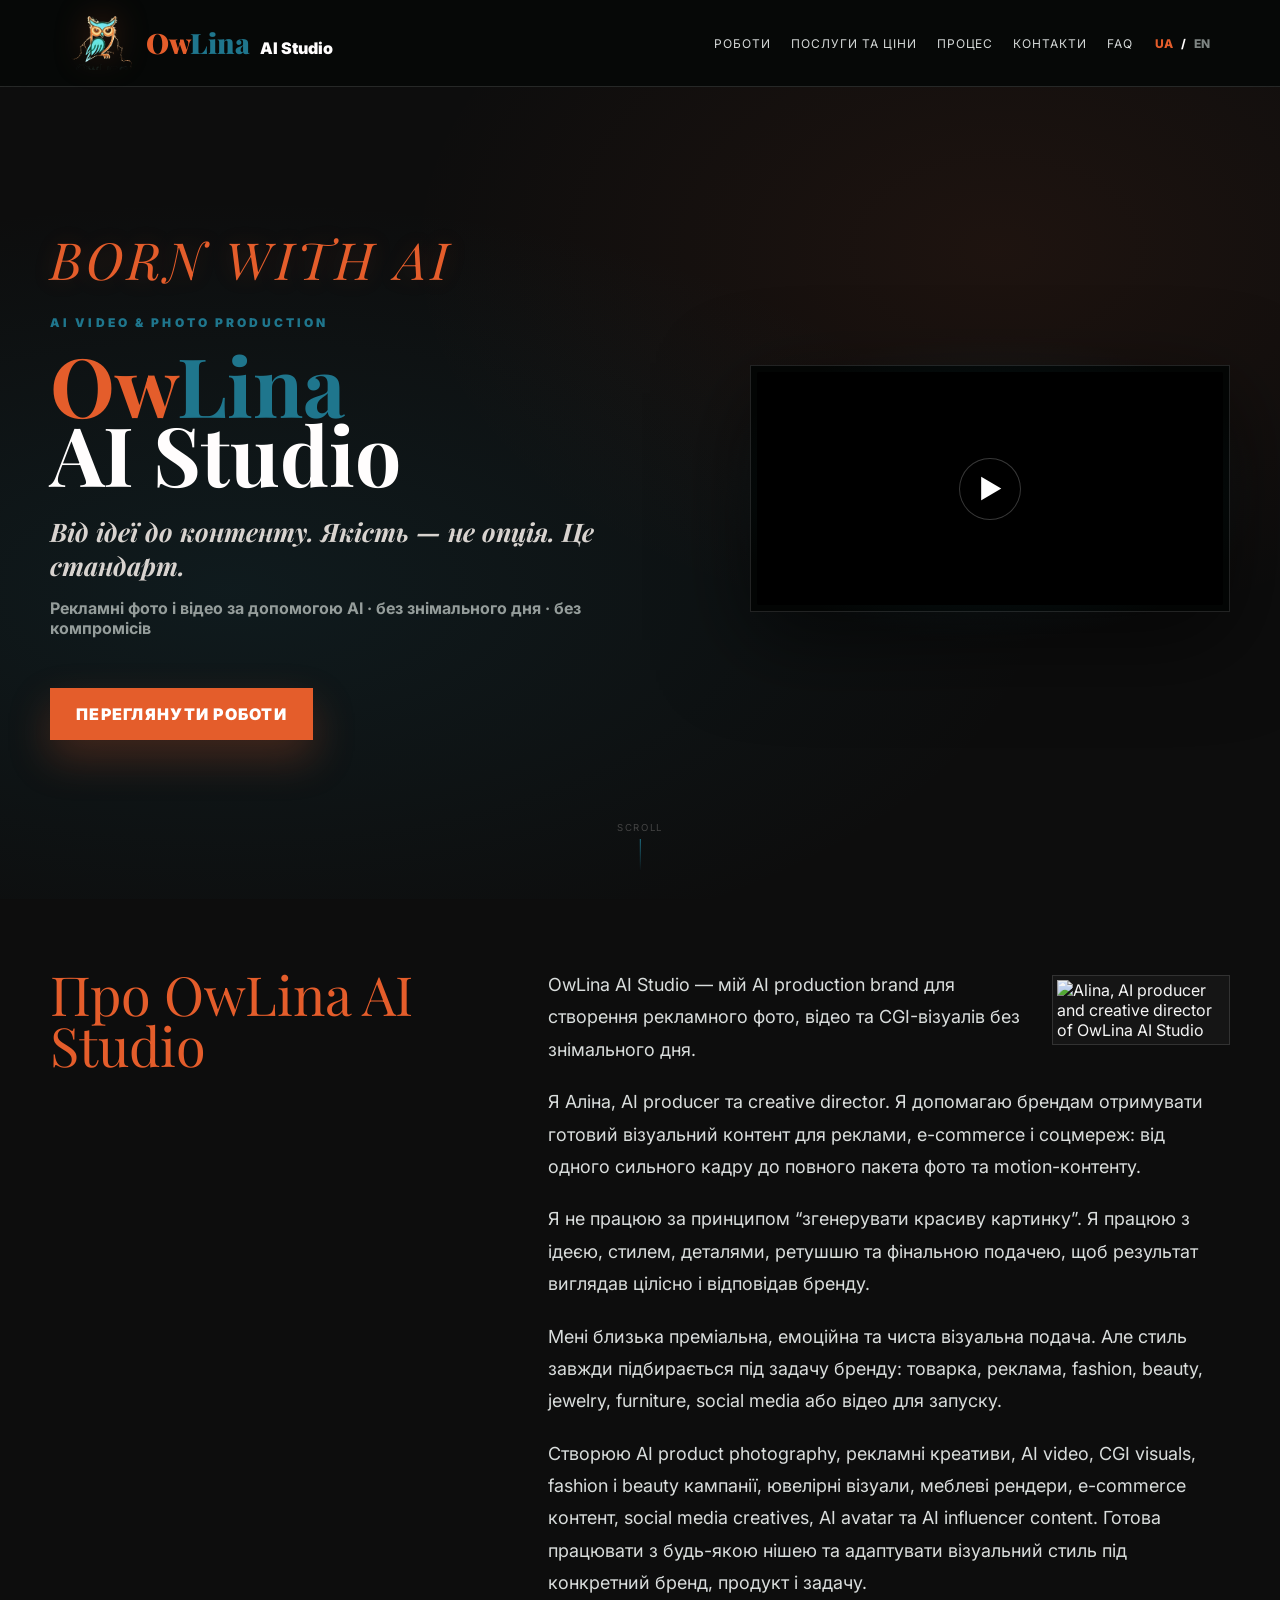
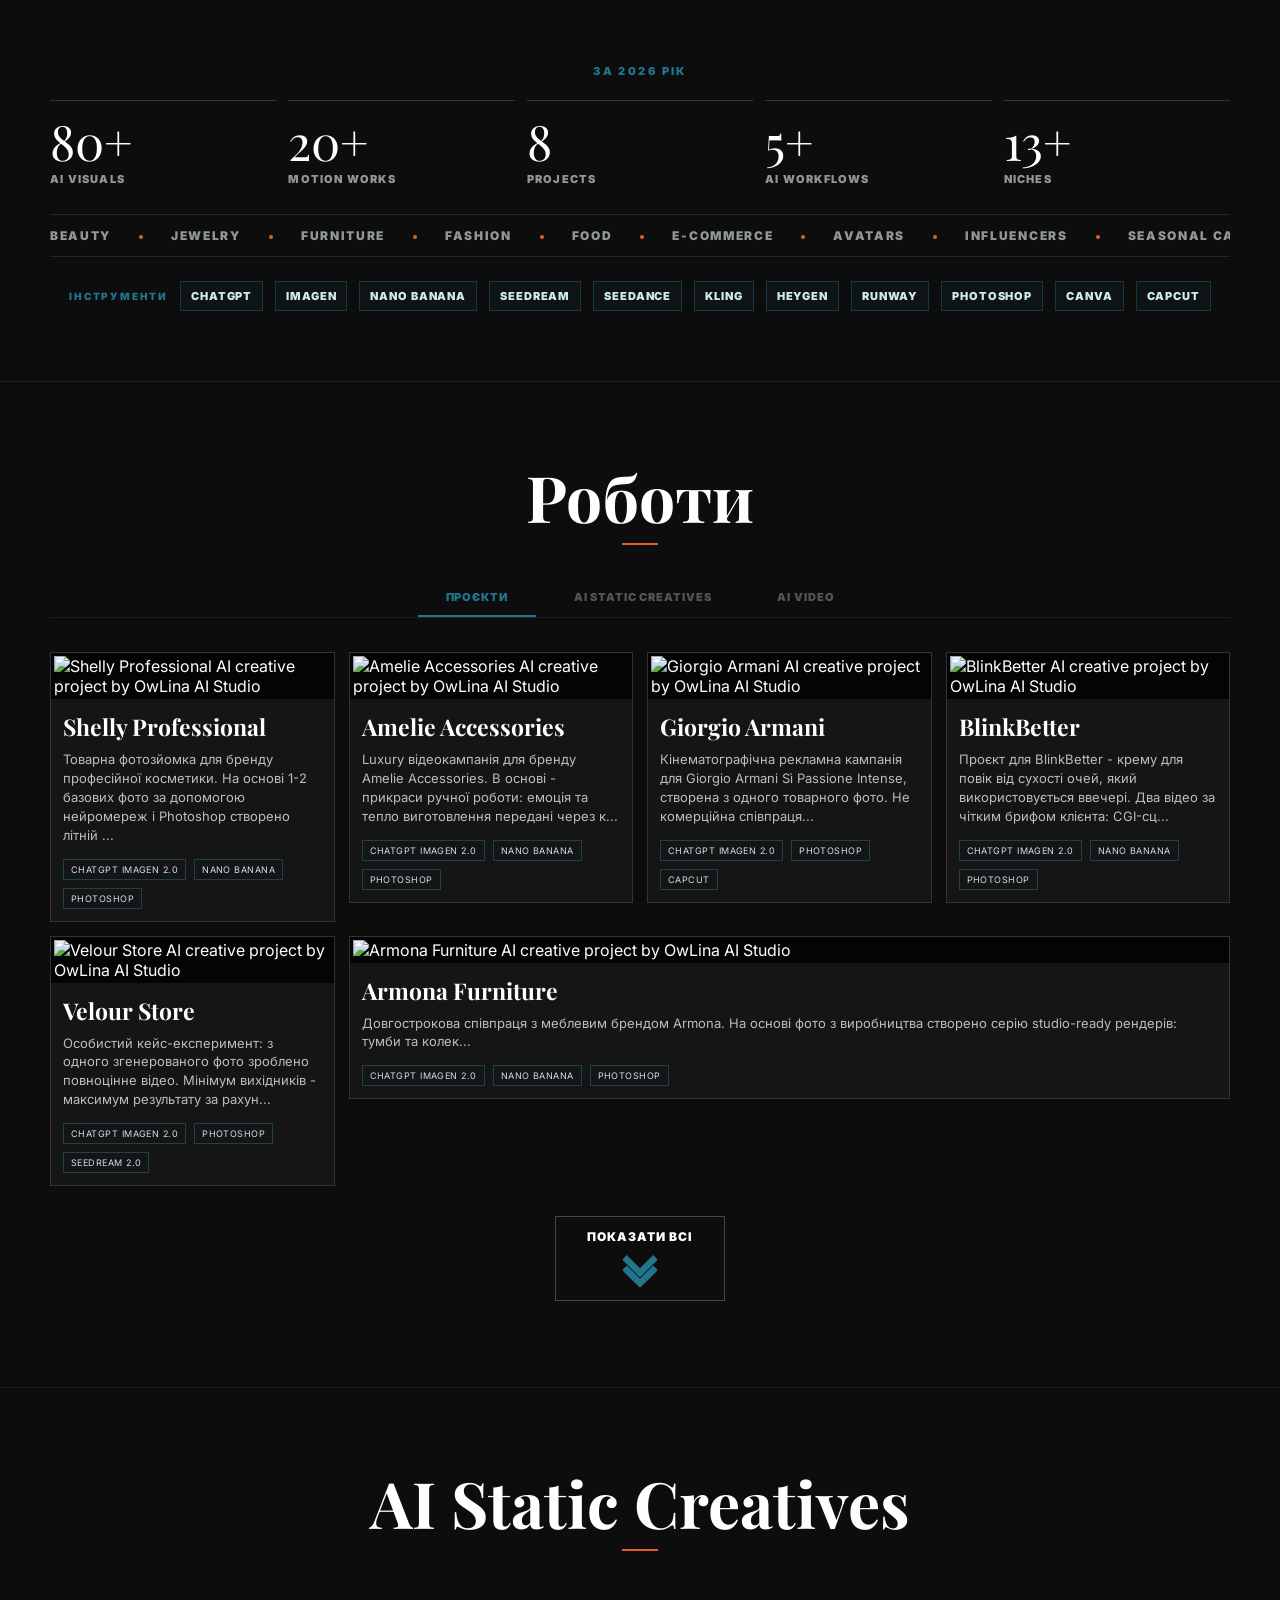
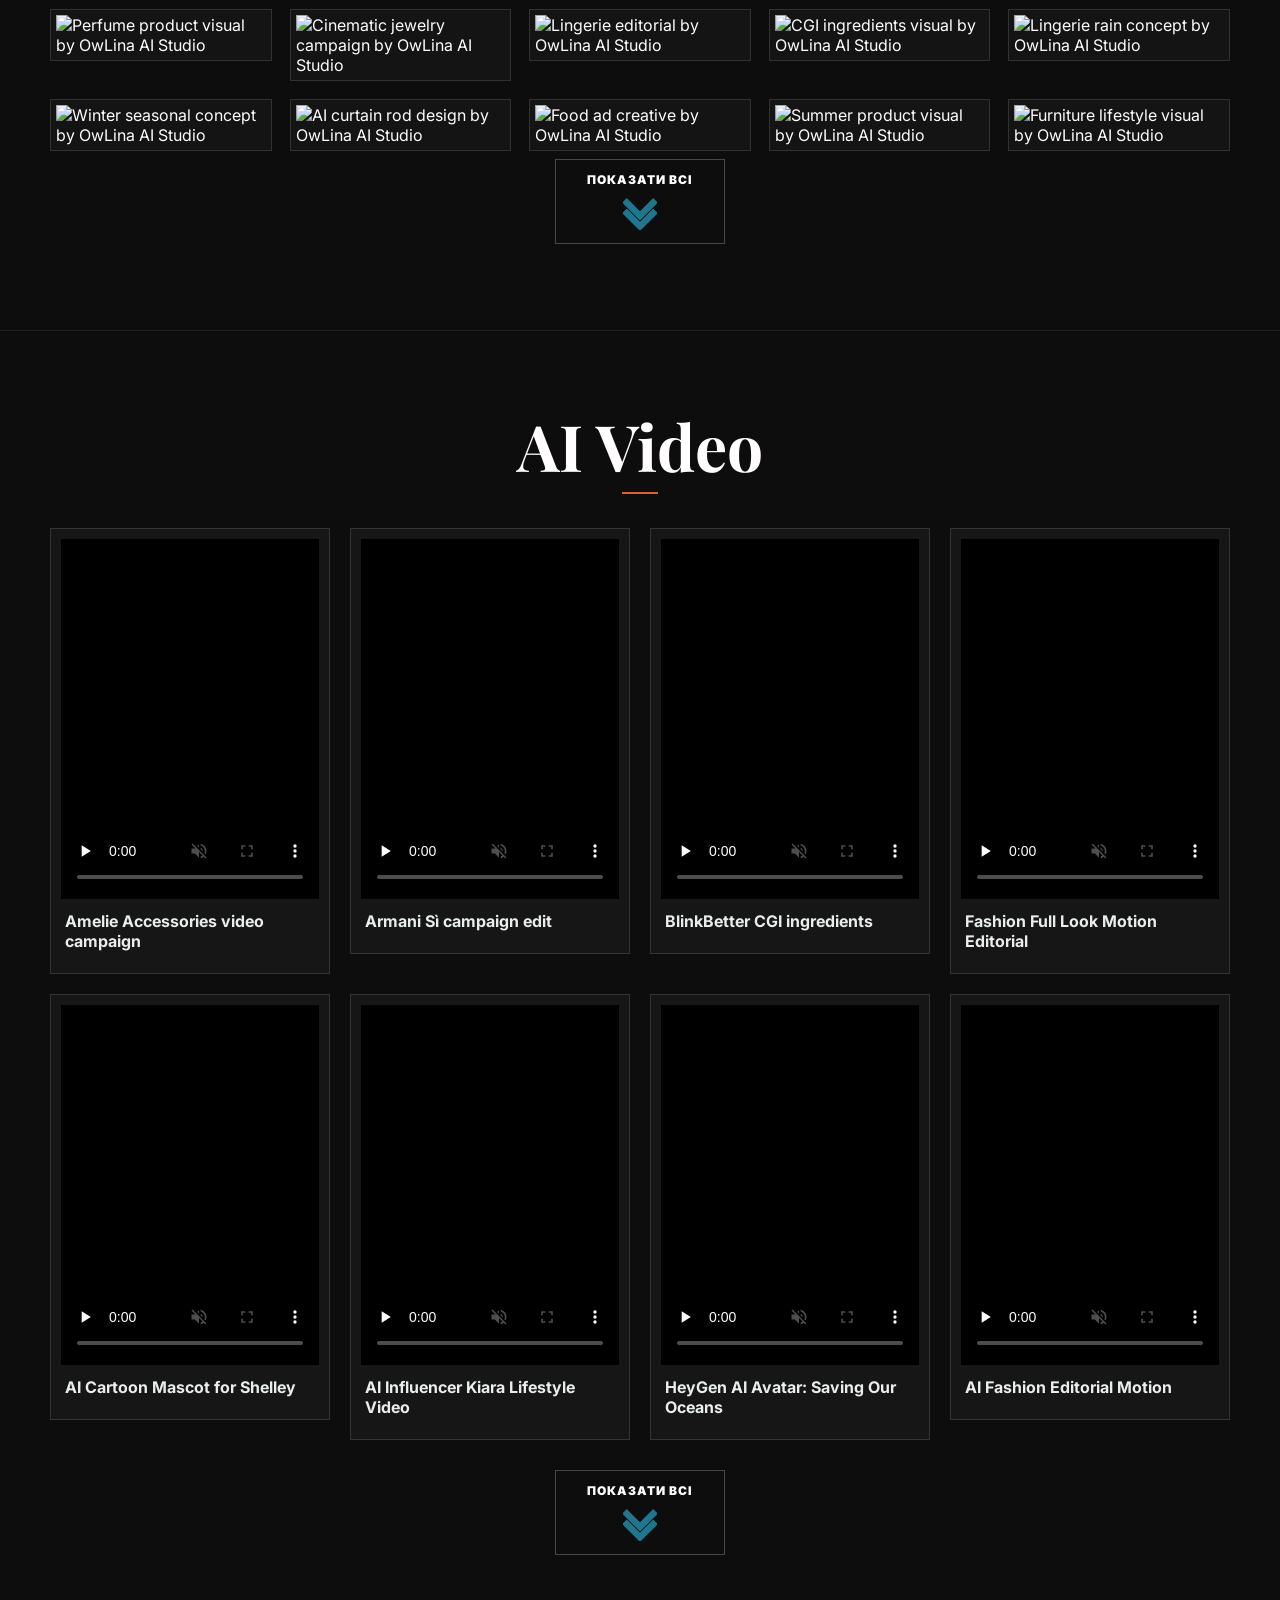
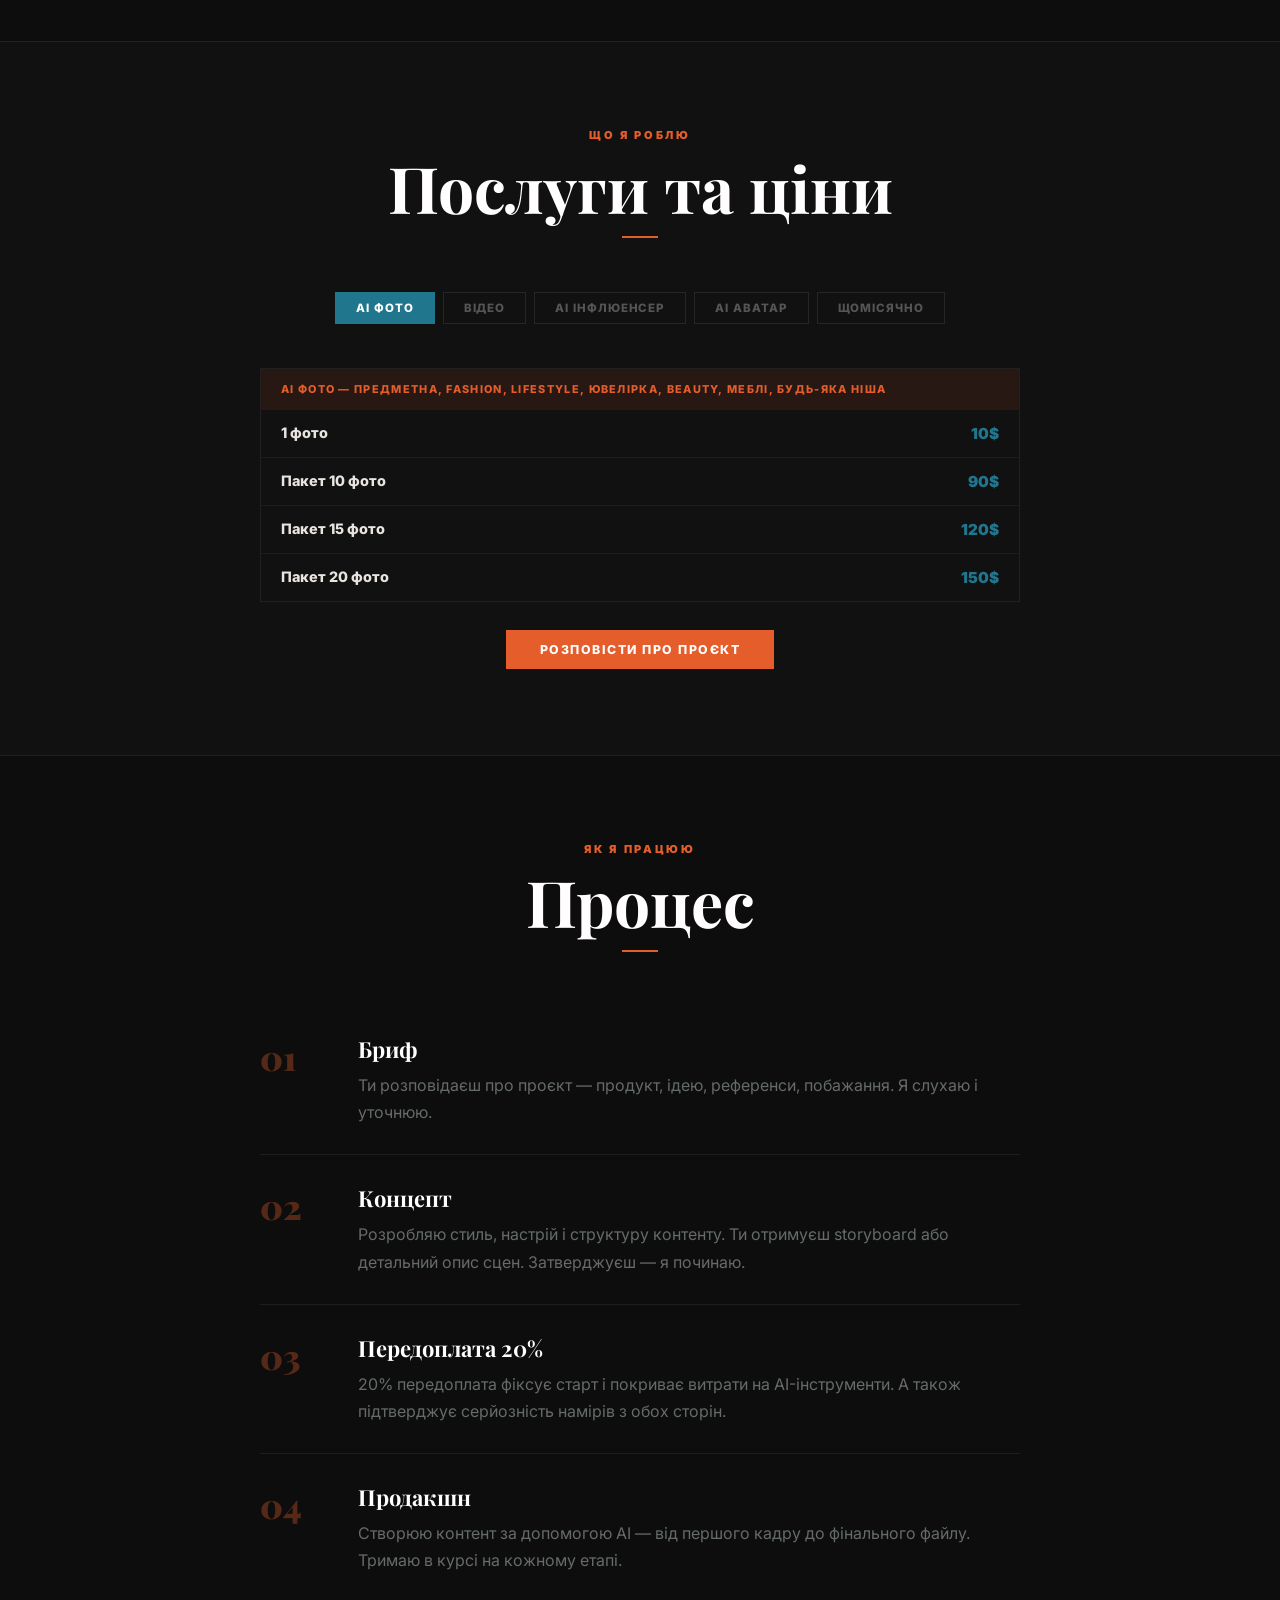
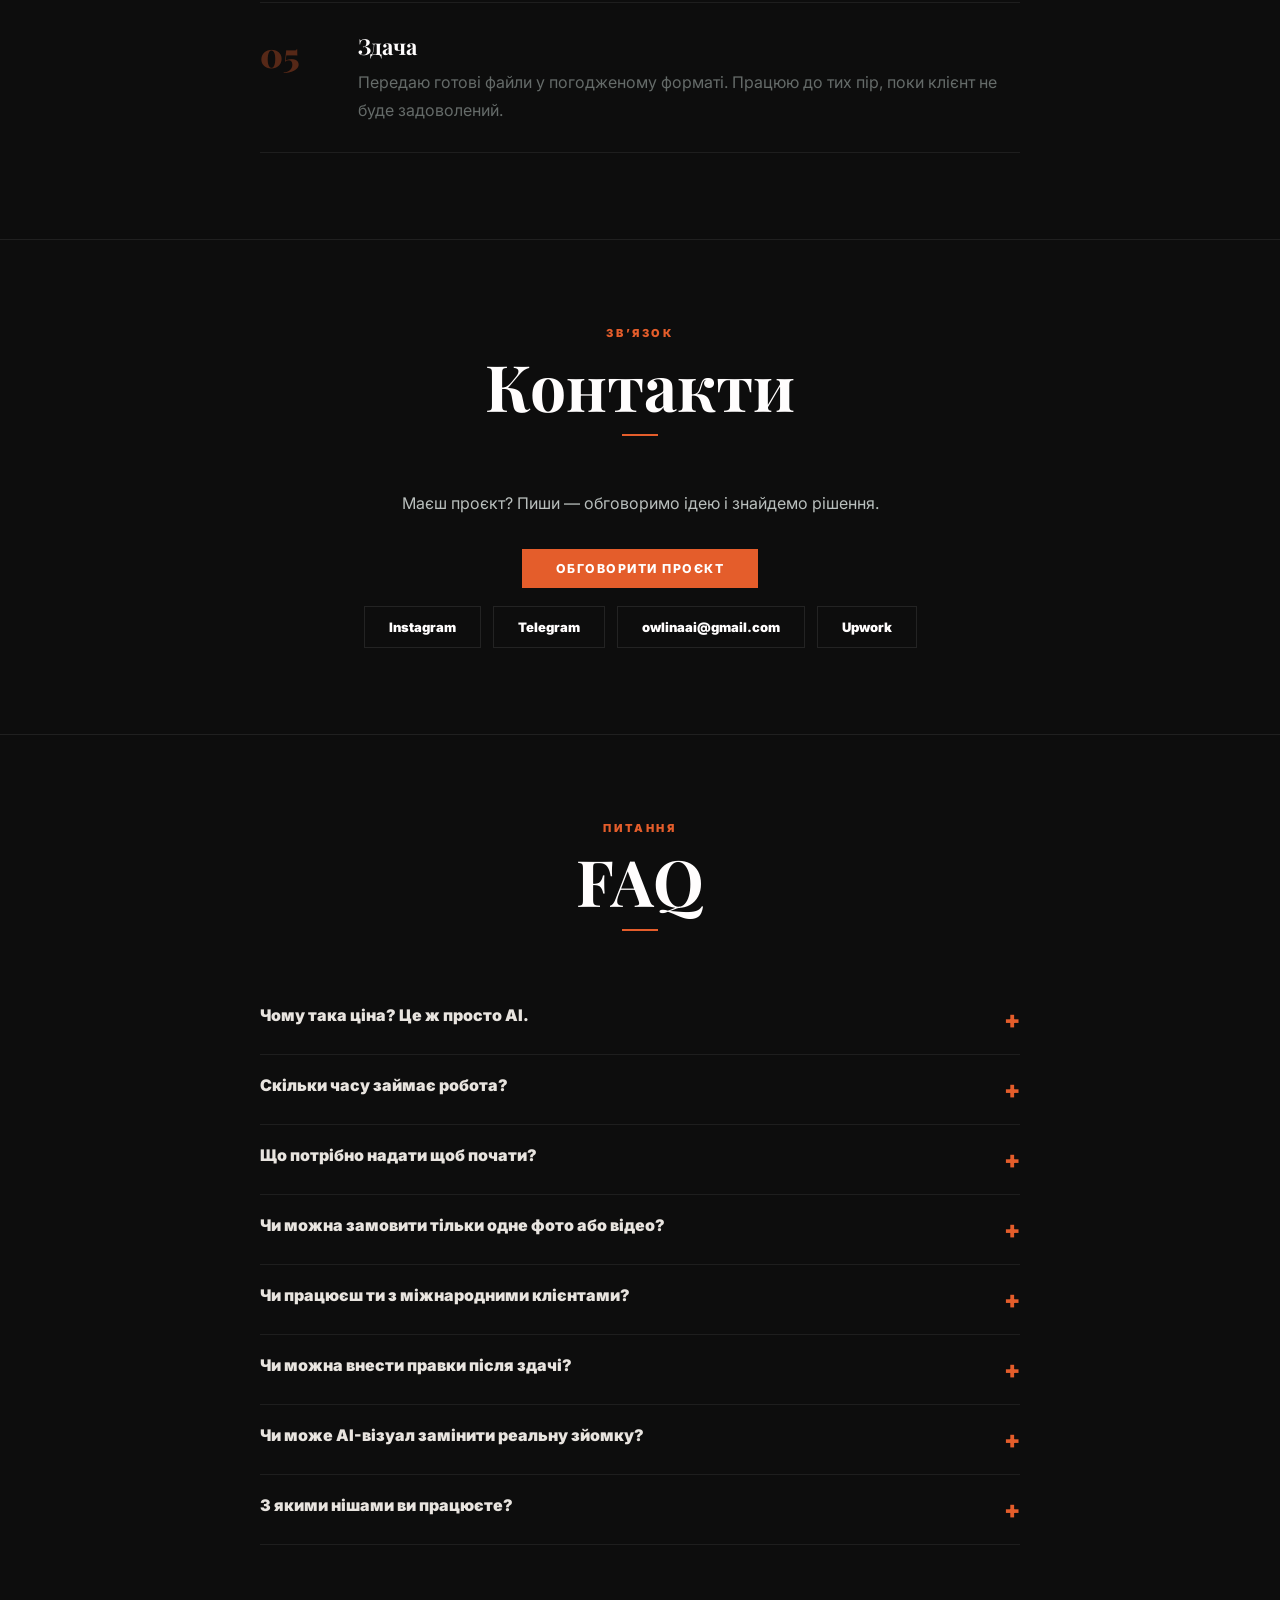
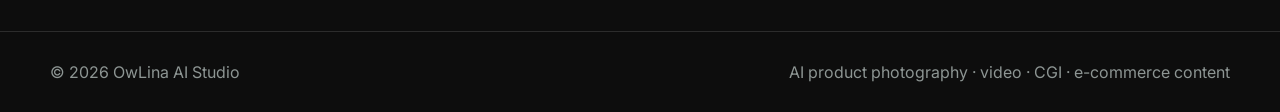
==== commit 4d9e6953: "Add files via upload" ====
--- a/index.html
+++ b/index.html
@@ -1,3 +1,3 @@
-<!doctype html><html lang="uk"><head><meta charset="utf-8"><meta name="viewport" content="width=device-width,initial-scale=1"><title>OwLina AI Studio | AI production для рекламного фото, відео та CGI</title><meta name="description" content="OwLina AI Studio створює AI product photography, рекламні креативи, AI video, CGI visuals, e-commerce контент, AI avatar та AI influencer content для будь-якої ніші без знімального дня."><meta name="robots" content="index, follow"><link rel="canonical" href="https://owlinaai.com/"><link rel="alternate" hreflang="uk" href="https://owlinaai.com/"><link rel="alternate" hreflang="en" href="https://owlinaai.com/en/"><link rel="alternate" hreflang="x-default" href="https://owlinaai.com/"><meta property="og:type" content="website"><meta property="og:site_name" content="OwLina AI Studio"><meta property="og:title" content="OwLina AI Studio | AI production для рекламного фото, відео та CGI"><meta property="og:description" content="OwLina AI Studio створює AI product photography, рекламні креативи, AI video, CGI visuals, e-commerce контент, AI avatar та AI influencer content для будь-якої ніші без знімального дня."><meta property="og:url" content="https://owlinaai.com/"><meta property="og:image" content="https://res.cloudinary.com/kqaywdm5/image/upload/v1788791978/cf8de4336f30279a1b8bf45229fe2b0e_e92389c7-8864-4d45-8ee6-a38fa2425f3a_xpaeih.png"><meta name="twitter:card" content="summary_large_image"><meta name="twitter:title" content="OwLina AI Studio | AI production для рекламного фото, відео та CGI"><meta name="twitter:description" content="OwLina AI Studio створює AI product photography, рекламні креативи, AI video, CGI visuals, e-commerce контент, AI avatar та AI influencer content для будь-якої ніші без знімального дня."><meta name="twitter:image" content="https://res.cloudinary.com/kqaywdm5/image/upload/v1788791978/cf8de4336f30279a1b8bf45229fe2b0e_e92389c7-8864-4d45-8ee6-a38fa2425f3a_xpaeih.png"><link rel="preconnect" href="https://res.cloudinary.com"><link rel="preconnect" href="https://fonts.googleapis.com"><link rel="preconnect" href="https://fonts.gstatic.com" crossorigin><link href="https://fonts.googleapis.com/css2?family=Inter:wght@400;600;800;900&family=Playfair+Display:ital,wght@0,700;0,900;1,700;1,900&display=swap" rel="stylesheet"><link rel="icon" href="assets/favicon/favicon.ico" sizes="any"><link rel="icon" type="image/png" sizes="32x32" href="assets/favicon/favicon-32.png"><link rel="icon" type="image/png" sizes="192x192" href="assets/favicon/favicon-192.png"><link rel="apple-touch-icon" href="assets/favicon/apple-touch-icon.png"><link rel="stylesheet" href="assets/css/style.css?v=20260827-2"><script type="application/ld+json">{"@context": "https://schema.org", "@type": "ProfessionalService", "@id": "https://owlinaai.com/#studio", "name": "OwLina AI Studio", "url": "https://owlinaai.com/", "description": "OwLina AI Studio створює AI product photography, рекламні креативи, AI video, CGI visuals, e-commerce контент, AI avatar та AI influencer content для будь-якої ніші без знімального дня.", "areaServed": "Worldwide", "founder": {"@type": "Person", "name": "Alina", "jobTitle": "AI producer and creative director"}, "sameAs": ["https://www.instagram.com/owlinaai", "https://t.me/OwLinaAI"], "serviceType": ["AI product photography", "AI video production", "CGI advertising visuals", "e-commerce product content", "social media creatives", "AI avatar content", "AI influencer content"], "knowsAbout": ["AI product photography", "advertising creatives", "AI video", "CGI visuals", "fashion campaigns", "beauty campaigns", "jewelry visuals", "furniture renders", "e-commerce content", "social media content"]}</script>
+<!doctype html><html lang="uk"><head><meta charset="utf-8"><meta name="viewport" content="width=device-width,initial-scale=1"><title>OwLina AI Studio | AI production для рекламного фото, відео та CGI</title><meta name="description" content="OwLina AI Studio створює AI product photography, рекламні креативи, AI video, CGI visuals, e-commerce контент, AI avatar та AI influencer content для будь-якої ніші без знімального дня."><meta name="robots" content="index, follow"><link rel="canonical" href="https://owlinaai.com/"><link rel="alternate" hreflang="uk" href="https://owlinaai.com/"><link rel="alternate" hreflang="en" href="https://owlinaai.com/en/"><link rel="alternate" hreflang="x-default" href="https://owlinaai.com/"><meta property="og:type" content="website"><meta property="og:site_name" content="OwLina AI Studio"><meta property="og:title" content="OwLina AI Studio | AI production для рекламного фото, відео та CGI"><meta property="og:description" content="OwLina AI Studio створює AI product photography, рекламні креативи, AI video, CGI visuals, e-commerce контент, AI avatar та AI influencer content для будь-якої ніші без знімального дня."><meta property="og:url" content="https://owlinaai.com/"><meta property="og:image" content="https://res.cloudinary.com/kqaywdm5/image/upload/v1788791978/cf8de4336f30279a1b8bf45229fe2b0e_e92389c7-8864-4d45-8ee6-a38fa2425f3a_xpaeih.png"><meta name="twitter:card" content="summary_large_image"><meta name="twitter:title" content="OwLina AI Studio | AI production для рекламного фото, відео та CGI"><meta name="twitter:description" content="OwLina AI Studio створює AI product photography, рекламні креативи, AI video, CGI visuals, e-commerce контент, AI avatar та AI influencer content для будь-якої ніші без знімального дня."><meta name="twitter:image" content="https://res.cloudinary.com/kqaywdm5/image/upload/v1788791978/cf8de4336f30279a1b8bf45229fe2b0e_e92389c7-8864-4d45-8ee6-a38fa2425f3a_xpaeih.png"><link rel="preconnect" href="https://res.cloudinary.com"><link rel="preconnect" href="https://fonts.googleapis.com"><link rel="preconnect" href="https://fonts.gstatic.com" crossorigin><link href="https://fonts.googleapis.com/css2?family=Inter:wght@400;600;800;900&family=Playfair+Display:ital,wght@0,700;0,900;1,700;1,900&display=swap" rel="stylesheet"><link rel="icon" href="assets/favicon/favicon.ico" sizes="any"><link rel="icon" type="image/png" sizes="32x32" href="assets/favicon/favicon-32.png"><link rel="icon" type="image/png" sizes="192x192" href="assets/favicon/favicon-192.png"><link rel="apple-touch-icon" href="assets/favicon/apple-touch-icon.png"><link rel="stylesheet" href="assets/css/style.css?v=20260907-1"><script type="application/ld+json">{"@context": "https://schema.org", "@type": "ProfessionalService", "@id": "https://owlinaai.com/#studio", "name": "OwLina AI Studio", "url": "https://owlinaai.com/", "description": "OwLina AI Studio створює AI product photography, рекламні креативи, AI video, CGI visuals, e-commerce контент, AI avatar та AI influencer content для будь-якої ніші без знімального дня.", "areaServed": "Worldwide", "founder": {"@type": "Person", "name": "Alina", "jobTitle": "AI producer and creative director"}, "sameAs": ["https://www.instagram.com/owlinaai", "https://t.me/OwLinaAI"], "serviceType": ["AI product photography", "AI video production", "CGI advertising visuals", "e-commerce product content", "social media creatives", "AI avatar content", "AI influencer content"], "knowsAbout": ["AI product photography", "advertising creatives", "AI video", "CGI visuals", "fashion campaigns", "beauty campaigns", "jewelry visuals", "furniture renders", "e-commerce content", "social media content"]}</script>
 <script type="application/ld+json">{"@context": "https://schema.org", "@type": "WebPage", "@id": "https://owlinaai.com/#webpage", "url": "https://owlinaai.com/", "name": "OwLina AI Studio | AI production для рекламного фото, відео та CGI", "description": "OwLina AI Studio створює AI product photography, рекламні креативи, AI video, CGI visuals, e-commerce контент, AI avatar та AI influencer content для будь-якої ніші без знімального дня.", "inLanguage": "uk", "isPartOf": {"@type": "WebSite", "name": "OwLina AI Studio", "url": "https://owlinaai.com/"}, "about": {"@id": "https://owlinaai.com/#studio"}}</script>
-<script type="application/ld+json">{"@context": "https://schema.org", "@type": "FAQPage", "mainEntity": [{"@type": "Question", "name": "Чому така ціна? Це ж просто AI.", "acceptedAnswer": {"@type": "Answer", "text": "У вартість входить концепція, режисура, генерація, ретуш, монтаж, правки та фінальні файли, готові для реклами, e-commerce і соцмереж."}}, {"@type": "Question", "name": "Скільки часу займає робота?", "acceptedAnswer": {"@type": "Answer", "text": "Термін залежить від обсягу та формату. Невеликі статичні візуали можна зробити швидше, повні відеокампанії потребують більше часу."}}, {"@type": "Question", "name": "Що потрібно надати щоб почати?", "acceptedAnswer": {"@type": "Answer", "text": "Фото продукту, референси, матеріали бренду, бажаний настрій, формати, дедлайн і чітку задачу."}}, {"@type": "Question", "name": "Чи може AI-візуал замінити реальну зйомку?", "acceptedAnswer": {"@type": "Answer", "text": "Для багатьох задач product, e-commerce, реклами та соцмереж - так. Це швидше, гнучкіше і бюджетно ефективніше, якщо є чіткий бриф."}}, {"@type": "Question", "name": "З якими нішами ви працюєте?", "acceptedAnswer": {"@type": "Answer", "text": "Beauty, fashion, jewelry, furniture, food, товарні бренди, e-commerce, соціальні мережі та інші ніші."}}]}</script></head><body><header class="site-header"><div class="nav-wrap"><a class="brand" href="./"><img class="brand-logo" src="assets/logo/owlina-logo-cropped.png" alt="OwLina AI Studio logo"><span class="brand-word"><span class="owl">Ow</span><span class="lina">Lina</span><small>AI Studio</small></span></a><nav class="nav-links"><a href="./#projects">Роботи</a><a href="./#services">Послуги та ціни</a><a href="./#process">Процес</a><a href="./#contacts">Контакти</a><a href="./#faq">FAQ</a></nav><div class="langs"><a class="active" href="./">UA</a><span>/</span><a class="" href="en/">EN</a></div></div></header><main><section class="hero"><div class="hero-inner"><div><div class="kicker">Born with AI</div><p class="eyebrow">AI Video & Photo Production</p><h1><span class="owl">Ow</span><span class="lina">Lina</span><br>AI Studio</h1><p class="tagline">Від ідеї до контенту. Якість — не опція. Це стандарт.</p><p class="subline">Рекламні фото і відео за допомогою AI · без знімального дня · без компромісів</p><a class="cta" href="#projects">Переглянути роботи</a></div><figure class="hero-media hero-showreel"><video src="https://res.cloudinary.com/kqaywdm5/video/upload/q_auto,c_limit,w_980/v1788791117/0830_feh2yw.mp4" poster="https://res.cloudinary.com/kqaywdm5/video/upload/so_1,f_jpg,q_auto,c_limit,w_980/v1788791117/0830_feh2yw.jpg" autoplay muted loop playsinline preload="metadata" aria-label="OwLina AI Studio showreel"></video></figure></div><div class="scroll-ind"><span>Scroll</span><div class="scroll-line"></div></div></section><section id="about" class="section"><div class="section-inner about-grid"><div class="about-mark">Про OwLina AI Studio</div><div class="about-text"><figure class="about-portrait"><img loading="lazy" decoding="async" src="https://res.cloudinary.com/kqaywdm5/image/upload/v1783177187/my_photo_curdfj.jpg" alt="Alina, AI producer and creative director of OwLina AI Studio"></figure><p>OwLina AI Studio — мій AI production brand для створення рекламного фото, відео та CGI-візуалів без знімального дня.</p><p>Я Аліна, AI producer та creative director. Я допомагаю брендам отримувати готовий візуальний контент для реклами, e-commerce і соцмереж: від одного сильного кадру до повного пакета фото та motion-контенту.</p><p>Я не працюю за принципом “згенерувати красиву картинку”. Я працюю з ідеєю, стилем, деталями, ретушшю та фінальною подачею, щоб результат виглядав цілісно і відповідав бренду.</p><p>Мені близька преміальна, емоційна та чиста візуальна подача. Але стиль завжди підбирається під задачу бренду: товарка, реклама, fashion, beauty, jewelry, furniture, social media або відео для запуску.</p><p>Створюю AI product photography, рекламні креативи, AI video, CGI visuals, fashion і beauty кампанії, ювелірні візуали, меблеві рендери, e-commerce контент, social media creatives, AI avatar та AI influencer content. Готова працювати з будь-якою нішею та адаптувати візуальний стиль під конкретний бренд, продукт і задачу.</p></div></div></section><section class="trust-strip"><div class="trust-title">&#1047;&#1072; 2026 &#1088;&#1110;&#1082;</div><div class="trust-grid"><div class="trust-item"><div class="trust-num">80+</div><div class="trust-label">AI visuals</div></div><div class="trust-item"><div class="trust-num">20+</div><div class="trust-label">motion works</div></div><div class="trust-item"><div class="trust-num">8</div><div class="trust-label">projects</div></div><div class="trust-item"><div class="trust-num">5+</div><div class="trust-label">AI workflows</div></div><div class="trust-item"><div class="trust-num">13+</div><div class="trust-label">niches</div></div></div><div class="niche-marquee" aria-label="Portfolio niches"><div class="niche-track"><span>beauty</span> <span>jewelry</span> <span>furniture</span> <span>fashion</span> <span>food</span> <span>e-commerce</span> <span>avatars</span> <span>influencers</span> <span>seasonal campaigns</span> <span>cartoon</span> <span>memory video concepts</span> <span>social media creatives</span> <span>CGI</span> <span>beauty</span> <span>jewelry</span> <span>furniture</span> <span>fashion</span> <span>food</span> <span>e-commerce</span> <span>avatars</span> <span>influencers</span> <span>seasonal campaigns</span> <span>cartoon</span> <span>memory video concepts</span> <span>social media creatives</span> <span>CGI</span></div></div><div class="tool-stack"><span class="tool-stack-label">&#1030;&#1085;&#1089;&#1090;&#1088;&#1091;&#1084;&#1077;&#1085;&#1090;&#1080;</span><span class="tool-chip">ChatGPT</span> <span class="tool-chip">Imagen</span> <span class="tool-chip">Nano Banana</span> <span class="tool-chip">Seedream</span> <span class="tool-chip">Seedance</span> <span class="tool-chip">Kling</span> <span class="tool-chip">HeyGen</span> <span class="tool-chip">Runway</span> <span class="tool-chip">Photoshop</span> <span class="tool-chip">Canva</span> <span class="tool-chip">CapCut</span></div></section><section id="projects" class="section"><div class="section-inner"><div class="center-head"><h2>Роботи</h2></div><nav class="work-tabs" aria-label="Portfolio sections"><a href="#projects">Проєкти</a><a href="#static">AI Static Creatives</a><a href="#motion">AI Video</a></nav><div id="featured-projects" class="projects-grid"></div><div class="button-row"><a class="ghost-btn" href="projects.html">Показати всі</a></div></div></section><section id="static" class="section"><div class="section-inner"><div class="center-head"><h2>AI Static Creatives</h2></div><div id="static-filters" class="static-filters"></div><div id="static-gallery" class="masonry"></div><div class="static-actions"><button class="ghost-btn" data-show-static>Показати всі</button></div></div></section><section id="motion" class="section"><div class="section-inner"><div class="center-head"><h2>AI Video</h2></div><div id="motion-grid" class="video-grid"></div><div class="button-row"><a class="ghost-btn" href="videos.html">Показати всі</a></div></div></section><section id="services" class="section services-section"><div class="section-inner"><div class="old-section-title"><div class="sup">що я роблю</div><h2>Послуги та ціни</h2></div><div class="stabs"><button class="stab active" data-p="ph">AI Фото</button><button class="stab " data-p="vi">Відео</button><button class="stab " data-p="inf">AI Інфлюенсер</button><button class="stab " data-p="av">AI Аватар</button><button class="stab " data-p="mo">Щомісячно</button></div><div class="spanel active" id="p-ph"><div class="ptable"><div class="pth">AI Фото — предметна, fashion, lifestyle, ювелірка, beauty, меблі, будь-яка ніша</div><div class="ptr"><div><div class="ptl">1 фото</div></div><div class="ptp">10$</div></div><div class="ptr"><div><div class="ptl">Пакет 10 фото</div></div><div class="ptp">90$</div></div><div class="ptr"><div><div class="ptl">Пакет 15 фото</div></div><div class="ptp">120$</div></div><div class="ptr"><div><div class="ptl">Пакет 20 фото</div></div><div class="ptp">150$</div></div></div><div class="scta"><a class="disc" href="https://t.me/OwLinaAI" target="_blank" rel="noopener">Розповісти про проєкт</a></div></div><div class="spanel" id="p-vi"><div class="vtable"><div class="vtr"><div class="vtc h"></div><div class="vtc h">1 відео</div><div class="vtc h">Пакет 3</div><div class="vtc h">Пакет 5</div></div><div class="vtr"><div class="vtc d">10 сек</div><div class="vtc p">від 100$</div><div class="vtc p">від 250$</div><div class="vtc p">від 420$</div></div><div class="vtr"><div class="vtc d">15 сек</div><div class="vtc p">від 140$</div><div class="vtc p">від 350$</div><div class="vtc p">від 580$</div></div><div class="vtr"><div class="vtc d">30 сек</div><div class="vtc p">від 250$</div><div class="vtc p">від 620$</div><div class="vtc p">від 1050$</div></div></div><p class="pnote">Реклама бренду / товару / послуги · контент у стилі інфлюенсера · CGI. Довші або складніші відео — вартість обговорюється індивідуально.</p><div class="scta"><a class="disc" href="https://t.me/OwLinaAI" target="_blank" rel="noopener">Розповісти про проєкт</a></div></div><div class="spanel" id="p-inf"><div class="ptable"><div class="pth">AI Інфлюенсер — UGC-style та lifestyle контент · створення персонажа + регулярний контент</div><div class="ptr"><div><div class="ptl">Starter</div><div class="pts">Візуалізація персонажа на основі вашого опису · 5 референсних зображень · 1 відео</div><div class="pta">Картка персонажа <em>+20$</em><br>Style guide <em>+30$</em><br>Концепт персонажа з нуля <em>+50$</em></div></div><div class="ptp">200$</div></div><div class="ptr"><div><div class="ptl">Full Character</div><div class="pts">10 референсних зображень · 3 відео</div><div class="pta">Картка персонажа включена безкоштовно<br>Style guide <em>+20$</em></div></div><div class="ptp">320$</div></div><div class="ptr"><div><div class="ptl">Premium Character</div><div class="pts">15 референсних зображень · 5 відео</div><div class="pta">Картка персонажа та style guide включені безкоштовно</div></div><div class="ptp">550$</div></div></div><div class="scta"><a class="disc" href="https://t.me/OwLinaAI" target="_blank" rel="noopener">Розповісти про проєкт</a></div></div><div class="spanel" id="p-av"><div class="ptable"><div class="pth">AI Аватар з голосом (talking head)</div><div class="ptr"><div><div class="ptl">Basic Avatar</div><div class="pts">1 відео до 30 сек · AI-аватар з фото · синтез голосу</div></div><div class="ptp">100$</div></div><div class="ptr"><div><div class="ptl">Content Pack</div><div class="pts">3 відео до 30 сек кожне · AI-аватар з фото · синтез голосу</div></div><div class="ptp">250$</div></div></div><div class="scta"><a class="disc" href="https://t.me/OwLinaAI" target="_blank" rel="noopener">Розповісти про проєкт</a></div></div><div class="spanel" id="p-mo"><div class="ptable"><div class="pth">Щомісячний контент — регулярний AI-контент для вашого бренду або AI-інфлюенсера</div><div class="ptr"><div><div class="ptl">Basic</div><div class="pts">10 фото + 2 відео</div></div><div class="ptp">230$/міс</div></div><div class="ptr"><div><div class="ptl">Standard</div><div class="pts">15 фото + 4 відео + 1 ролик з переносом руху/танцю</div></div><div class="ptp">450$/міс</div></div><div class="ptr"><div><div class="ptl">Full</div><div class="pts">30 фото + 6 відео + 2 ролики з переносом руху/танцю</div></div><div class="ptp">800$/міс</div></div></div><div class="scta"><a class="disc" href="https://t.me/OwLinaAI" target="_blank" rel="noopener">Розповісти про проєкт</a></div></div></div></section><section id="process" class="section"><div class="section-inner"><div class="old-section-title"><div class="sup">як я працюю</div><h2>Процес</h2></div><div class="process-list"><div class="process-step"><div class="process-num">01</div><div><h3>Бриф</h3><p>Ти розповідаєш про проєкт — продукт, ідею, референси, побажання. Я слухаю і уточнюю.</p></div></div><div class="process-step"><div class="process-num">02</div><div><h3>Концепт</h3><p>Розробляю стиль, настрій і структуру контенту. Ти отримуєш storyboard або детальний опис сцен. Затверджуєш — я починаю.</p></div></div><div class="process-step"><div class="process-num">03</div><div><h3>Передоплата 20%</h3><p>20% передоплата фіксує старт і покриває витрати на AI-інструменти. А також підтверджує серйозність намірів з обох сторін.</p></div></div><div class="process-step"><div class="process-num">04</div><div><h3>Продакшн</h3><p>Створюю контент за допомогою AI — від першого кадру до фінального файлу. Тримаю в курсі на кожному етапі.</p></div></div><div class="process-step"><div class="process-num">05</div><div><h3>Здача</h3><p>Передаю готові файли у погодженому форматі. Працюю до тих пір, поки клієнт не буде задоволений.</p></div></div></div></div></section><section id="contacts" class="section"><div class="section-inner"><div class="old-section-title"><div class="sup">зв’язок</div><h2>Контакти</h2></div><p class="section-note" style="margin:0 auto 32px;text-align:center">Маєш проєкт? Пиши — обговоримо ідею і знайдемо рішення.</p><div class="contact-primary"><button type="button" class="disc" data-open-brief>Обговорити проєкт</button></div><div class="contact-links"><a href="https://www.instagram.com/owlinaai">Instagram</a><a href="https://t.me/OwLinaAI">Telegram</a><a href="mailto:owlinaai@gmail.com">owlinaai@gmail.com</a><a href="https://www.upwork.com/">Upwork</a></div></div></section><section id="faq" class="section"><div class="section-inner"><div class="old-section-title"><div class="sup">питання</div><h2>FAQ</h2></div><div class="faq-list"><div class="faq-item"><button class="faq-q" type="button"><span>Чому така ціна? Це ж просто AI.</span><span>+</span></button><div class="faq-a">У вартість входить концепція, режисура, генерація, ретуш, монтаж, правки та фінальні файли, готові для реклами, e-commerce і соцмереж.</div></div><div class="faq-item"><button class="faq-q" type="button"><span>Скільки часу займає робота?</span><span>+</span></button><div class="faq-a">Термін залежить від обсягу та формату. Невеликі статичні візуали можна зробити швидше, повні відеокампанії потребують більше часу.</div></div><div class="faq-item"><button class="faq-q" type="button"><span>Що потрібно надати щоб почати?</span><span>+</span></button><div class="faq-a">Фото продукту, референси, матеріали бренду, бажаний настрій, формати, дедлайн і чітку задачу.</div></div><div class="faq-item"><button class="faq-q" type="button"><span>Чи можна замовити тільки одне фото або відео?</span><span>+</span></button><div class="faq-a">Так. Можна замовити один візуал, невеликий пакет або повну кампанію.</div></div><div class="faq-item"><button class="faq-q" type="button"><span>Чи працюєш ти з міжнародними клієнтами?</span><span>+</span></button><div class="faq-a">Так. OwLina AI Studio працює з українськими та міжнародними брендами.</div></div><div class="faq-item"><button class="faq-q" type="button"><span>Чи можна внести правки після здачі?</span><span>+</span></button><div class="faq-a">Так. Умови правок обговорюються перед стартом проєкту.</div></div><div class="faq-item"><button class="faq-q" type="button"><span>Чи може AI-візуал замінити реальну зйомку?</span><span>+</span></button><div class="faq-a">Для багатьох задач product, e-commerce, реклами та соцмереж - так. Це швидше, гнучкіше і бюджетно ефективніше, якщо є чіткий бриф.</div></div><div class="faq-item"><button class="faq-q" type="button"><span>З якими нішами ви працюєте?</span><span>+</span></button><div class="faq-a">Beauty, fashion, jewelry, furniture, food, товарні бренди, e-commerce, соціальні мережі та інші ніші.</div></div></div></div></section></main><div class="brief-modal" aria-hidden="true"><div class="brief-dialog" role="dialog" aria-modal="true" aria-labelledby="brief-title"><button class="brief-close" type="button" data-close-brief aria-label="Close">×</button><h2 class="brief-title" id="brief-title">Обговорити проєкт</h2><p class="brief-subtitle">Розкажіть про свою ідею, і я зв'яжуся з вами протягом 1 робочого дня.</p><form class="brief-form" data-success="Дякую! Вашу заявку успішно надіслано. Я зв'яжуся з вами протягом 1 робочого дня."><div class="brief-field"><label for="brief-name">Ім'я</label><input id="brief-name" name="name" type="text" placeholder="Ваше ім'я" required></div><div class="brief-field"><label for="brief-contact">Telegram або телефон</label><input id="brief-contact" name="contact" type="text" placeholder="Ваш Telegram або телефон" required></div><div class="brief-field"><label for="brief-need">Що вам потрібно</label><select id="brief-need" name="need" required><option value="" disabled selected>Що вам потрібно</option><option value="AI-фотографія продукту">AI-фотографія продукту</option><option value="AI-відео">AI-відео</option><option value="CGI-візуали">CGI-візуали</option><option value="AI-аватар / інфлюенсер">AI-аватар / інфлюенсер</option><option value="Інше">Інше</option></select></div><div class="brief-field"><label for="brief-project">Розкажіть про свій проєкт</label><textarea id="brief-project" name="project" placeholder="Опишіть свою ідею, продукт або мету." required></textarea></div><div class="brief-field"><label for="brief-budget">Орієнтовний бюджет</label><select id="brief-budget" name="budget"><option value="" selected>Орієнтовний бюджет</option><option value="$0–200">$0–200</option><option value="$200–500">$200–500</option><option value="$500–1000">$500–1000</option><option value="$1000+">$1000+</option><option value="Обговоримо">Обговоримо</option></select></div><button class="brief-submit" type="submit">Почати проєкт</button><p class="brief-status" aria-live="polite"></p></form><div class="brief-success" aria-live="polite"></div></div></div><div class="lightbox"><button class="lb-close" type="button" aria-label="Close" onclick="event.preventDefault();event.stopPropagation();this.closest('.lightbox').classList.remove('open')">×</button><button class="lb-prev" type="button" aria-label="Previous">‹</button><div class="lightbox-viewport"><img id="lb-img" alt=""></div><button class="lb-next" type="button" aria-label="Next">›</button></div><div class="video-modal"><button class="video-modal-close" type="button" aria-label="Close">×</button><video id="video-modal-player" controls playsinline></video></div><footer class="footer"><div class="footer-inner"><span>© 2026 OwLina AI Studio</span><span>AI product photography · video · CGI · e-commerce content</span></div></footer><script src="assets/js/data.js?v=20260827-2"></script><script src="assets/js/app.js?v=20260827-2"></script></body></html>+<script type="application/ld+json">{"@context": "https://schema.org", "@type": "FAQPage", "mainEntity": [{"@type": "Question", "name": "Чому така ціна? Це ж просто AI.", "acceptedAnswer": {"@type": "Answer", "text": "У вартість входить концепція, режисура, генерація, ретуш, монтаж, правки та фінальні файли, готові для реклами, e-commerce і соцмереж."}}, {"@type": "Question", "name": "Скільки часу займає робота?", "acceptedAnswer": {"@type": "Answer", "text": "Термін залежить від обсягу та формату. Невеликі статичні візуали можна зробити швидше, повні відеокампанії потребують більше часу."}}, {"@type": "Question", "name": "Що потрібно надати щоб почати?", "acceptedAnswer": {"@type": "Answer", "text": "Фото продукту, референси, матеріали бренду, бажаний настрій, формати, дедлайн і чітку задачу."}}, {"@type": "Question", "name": "Чи може AI-візуал замінити реальну зйомку?", "acceptedAnswer": {"@type": "Answer", "text": "Для багатьох задач product, e-commerce, реклами та соцмереж - так. Це швидше, гнучкіше і бюджетно ефективніше, якщо є чіткий бриф."}}, {"@type": "Question", "name": "З якими нішами ви працюєте?", "acceptedAnswer": {"@type": "Answer", "text": "Beauty, fashion, jewelry, furniture, food, товарні бренди, e-commerce, соціальні мережі та інші ніші."}}]}</script></head><body><header class="site-header"><div class="nav-wrap"><a class="brand" href="./"><img class="brand-logo" src="assets/logo/owlina-logo-cropped.png" alt="OwLina AI Studio logo"><span class="brand-word"><span class="owl">Ow</span><span class="lina">Lina</span><small>AI Studio</small></span></a><nav class="nav-links"><a href="./#projects">Роботи</a><a href="./#services">Послуги та ціни</a><a href="./#process">Процес</a><a href="./#contacts">Контакти</a><a href="./#faq">FAQ</a></nav><div class="langs"><a class="active" href="./">UA</a><span>/</span><a class="" href="en/">EN</a></div></div></header><main><section class="hero"><div class="hero-inner"><div><div class="kicker">Born with AI</div><p class="eyebrow">AI Video & Photo Production</p><h1><span class="owl">Ow</span><span class="lina">Lina</span><br>AI Studio</h1><p class="tagline">Від ідеї до контенту. Якість — не опція. Це стандарт.</p><p class="subline">Рекламні фото і відео за допомогою AI · без знімального дня · без компромісів</p><a class="cta" href="#projects">Переглянути роботи</a></div><figure class="hero-media hero-showreel"><video src="https://res.cloudinary.com/kqaywdm5/video/upload/q_auto,c_limit,w_980/v1788791117/0830_feh2yw.mp4" poster="https://res.cloudinary.com/kqaywdm5/video/upload/so_1,f_jpg,q_auto,c_limit,w_980/v1788791117/0830_feh2yw.jpg" autoplay muted loop playsinline preload="auto" aria-label="OwLina AI Studio showreel"></video><button class="hero-play" type="button" aria-label="Play showreel">▶</button></figure></div><div class="scroll-ind"><span>Scroll</span><div class="scroll-line"></div></div></section><section id="about" class="section"><div class="section-inner about-grid"><div class="about-mark">Про OwLina AI Studio</div><div class="about-text"><figure class="about-portrait"><img loading="lazy" decoding="async" src="https://res.cloudinary.com/kqaywdm5/image/upload/v1783177187/my_photo_curdfj.jpg" alt="Alina, AI producer and creative director of OwLina AI Studio"></figure><p>OwLina AI Studio — мій AI production brand для створення рекламного фото, відео та CGI-візуалів без знімального дня.</p><p>Я Аліна, AI producer та creative director. Я допомагаю брендам отримувати готовий візуальний контент для реклами, e-commerce і соцмереж: від одного сильного кадру до повного пакета фото та motion-контенту.</p><p>Я не працюю за принципом “згенерувати красиву картинку”. Я працюю з ідеєю, стилем, деталями, ретушшю та фінальною подачею, щоб результат виглядав цілісно і відповідав бренду.</p><p>Мені близька преміальна, емоційна та чиста візуальна подача. Але стиль завжди підбирається під задачу бренду: товарка, реклама, fashion, beauty, jewelry, furniture, social media або відео для запуску.</p><p>Створюю AI product photography, рекламні креативи, AI video, CGI visuals, fashion і beauty кампанії, ювелірні візуали, меблеві рендери, e-commerce контент, social media creatives, AI avatar та AI influencer content. Готова працювати з будь-якою нішею та адаптувати візуальний стиль під конкретний бренд, продукт і задачу.</p></div></div></section><section class="trust-strip"><div class="trust-title">&#1047;&#1072; 2026 &#1088;&#1110;&#1082;</div><div class="trust-grid"><div class="trust-item"><div class="trust-num">80+</div><div class="trust-label">AI visuals</div></div><div class="trust-item"><div class="trust-num">20+</div><div class="trust-label">motion works</div></div><div class="trust-item"><div class="trust-num">8</div><div class="trust-label">projects</div></div><div class="trust-item"><div class="trust-num">5+</div><div class="trust-label">AI workflows</div></div><div class="trust-item"><div class="trust-num">13+</div><div class="trust-label">niches</div></div></div><div class="niche-marquee" aria-label="Portfolio niches"><div class="niche-track"><span>beauty</span> <span>jewelry</span> <span>furniture</span> <span>fashion</span> <span>food</span> <span>e-commerce</span> <span>avatars</span> <span>influencers</span> <span>seasonal campaigns</span> <span>cartoon</span> <span>memory video concepts</span> <span>social media creatives</span> <span>CGI</span> <span>beauty</span> <span>jewelry</span> <span>furniture</span> <span>fashion</span> <span>food</span> <span>e-commerce</span> <span>avatars</span> <span>influencers</span> <span>seasonal campaigns</span> <span>cartoon</span> <span>memory video concepts</span> <span>social media creatives</span> <span>CGI</span></div></div><div class="tool-stack"><span class="tool-stack-label">&#1030;&#1085;&#1089;&#1090;&#1088;&#1091;&#1084;&#1077;&#1085;&#1090;&#1080;</span><span class="tool-chip">ChatGPT</span> <span class="tool-chip">Imagen</span> <span class="tool-chip">Nano Banana</span> <span class="tool-chip">Seedream</span> <span class="tool-chip">Seedance</span> <span class="tool-chip">Kling</span> <span class="tool-chip">HeyGen</span> <span class="tool-chip">Runway</span> <span class="tool-chip">Photoshop</span> <span class="tool-chip">Canva</span> <span class="tool-chip">CapCut</span></div></section><section id="projects" class="section"><div class="section-inner"><div class="center-head"><h2>Роботи</h2></div><nav class="work-tabs" aria-label="Portfolio sections"><a href="#projects">Проєкти</a><a href="#static">AI Static Creatives</a><a href="#motion">AI Video</a></nav><div id="featured-projects" class="projects-grid"></div><div class="button-row"><a class="ghost-btn" href="projects.html">Показати всі</a></div></div></section><section id="static" class="section"><div class="section-inner"><div class="center-head"><h2>AI Static Creatives</h2></div><div id="static-filters" class="static-filters"></div><div id="static-gallery" class="masonry"></div><div class="static-actions"><button class="ghost-btn" data-show-static>Показати всі</button></div></div></section><section id="motion" class="section"><div class="section-inner"><div class="center-head"><h2>AI Video</h2></div><div id="motion-grid" class="video-grid"></div><div class="button-row"><a class="ghost-btn" href="videos.html">Показати всі</a></div></div></section><section id="services" class="section services-section"><div class="section-inner"><div class="old-section-title"><div class="sup">що я роблю</div><h2>Послуги та ціни</h2></div><div class="stabs"><button class="stab active" data-p="ph">AI Фото</button><button class="stab " data-p="vi">Відео</button><button class="stab " data-p="inf">AI Інфлюенсер</button><button class="stab " data-p="av">AI Аватар</button><button class="stab " data-p="mo">Щомісячно</button></div><div class="spanel active" id="p-ph"><div class="ptable"><div class="pth">AI Фото — предметна, fashion, lifestyle, ювелірка, beauty, меблі, будь-яка ніша</div><div class="ptr"><div><div class="ptl">1 фото</div></div><div class="ptp">10$</div></div><div class="ptr"><div><div class="ptl">Пакет 10 фото</div></div><div class="ptp">90$</div></div><div class="ptr"><div><div class="ptl">Пакет 15 фото</div></div><div class="ptp">120$</div></div><div class="ptr"><div><div class="ptl">Пакет 20 фото</div></div><div class="ptp">150$</div></div></div><div class="scta"><a class="disc" href="https://t.me/OwLinaAI" target="_blank" rel="noopener">Розповісти про проєкт</a></div></div><div class="spanel" id="p-vi"><div class="vtable"><div class="vtr"><div class="vtc h"></div><div class="vtc h">1 відео</div><div class="vtc h">Пакет 3</div><div class="vtc h">Пакет 5</div></div><div class="vtr"><div class="vtc d">10 сек</div><div class="vtc p">від 100$</div><div class="vtc p">від 250$</div><div class="vtc p">від 420$</div></div><div class="vtr"><div class="vtc d">15 сек</div><div class="vtc p">від 140$</div><div class="vtc p">від 350$</div><div class="vtc p">від 580$</div></div><div class="vtr"><div class="vtc d">30 сек</div><div class="vtc p">від 250$</div><div class="vtc p">від 620$</div><div class="vtc p">від 1050$</div></div></div><p class="pnote">Реклама бренду / товару / послуги · контент у стилі інфлюенсера · CGI. Довші або складніші відео — вартість обговорюється індивідуально.</p><div class="scta"><a class="disc" href="https://t.me/OwLinaAI" target="_blank" rel="noopener">Розповісти про проєкт</a></div></div><div class="spanel" id="p-inf"><div class="ptable"><div class="pth">AI Інфлюенсер — UGC-style та lifestyle контент · створення персонажа + регулярний контент</div><div class="ptr"><div><div class="ptl">Starter</div><div class="pts">Візуалізація персонажа на основі вашого опису · 5 референсних зображень · 1 відео</div><div class="pta">Картка персонажа <em>+20$</em><br>Style guide <em>+30$</em><br>Концепт персонажа з нуля <em>+50$</em></div></div><div class="ptp">200$</div></div><div class="ptr"><div><div class="ptl">Full Character</div><div class="pts">10 референсних зображень · 3 відео</div><div class="pta">Картка персонажа включена безкоштовно<br>Style guide <em>+20$</em></div></div><div class="ptp">320$</div></div><div class="ptr"><div><div class="ptl">Premium Character</div><div class="pts">15 референсних зображень · 5 відео</div><div class="pta">Картка персонажа та style guide включені безкоштовно</div></div><div class="ptp">550$</div></div></div><div class="scta"><a class="disc" href="https://t.me/OwLinaAI" target="_blank" rel="noopener">Розповісти про проєкт</a></div></div><div class="spanel" id="p-av"><div class="ptable"><div class="pth">AI Аватар з голосом (talking head)</div><div class="ptr"><div><div class="ptl">Basic Avatar</div><div class="pts">1 відео до 30 сек · AI-аватар з фото · синтез голосу</div></div><div class="ptp">100$</div></div><div class="ptr"><div><div class="ptl">Content Pack</div><div class="pts">3 відео до 30 сек кожне · AI-аватар з фото · синтез голосу</div></div><div class="ptp">250$</div></div></div><div class="scta"><a class="disc" href="https://t.me/OwLinaAI" target="_blank" rel="noopener">Розповісти про проєкт</a></div></div><div class="spanel" id="p-mo"><div class="ptable"><div class="pth">Щомісячний контент — регулярний AI-контент для вашого бренду або AI-інфлюенсера</div><div class="ptr"><div><div class="ptl">Basic</div><div class="pts">10 фото + 2 відео</div></div><div class="ptp">230$/міс</div></div><div class="ptr"><div><div class="ptl">Standard</div><div class="pts">15 фото + 4 відео + 1 ролик з переносом руху/танцю</div></div><div class="ptp">450$/міс</div></div><div class="ptr"><div><div class="ptl">Full</div><div class="pts">30 фото + 6 відео + 2 ролики з переносом руху/танцю</div></div><div class="ptp">800$/міс</div></div></div><div class="scta"><a class="disc" href="https://t.me/OwLinaAI" target="_blank" rel="noopener">Розповісти про проєкт</a></div></div></div></section><section id="process" class="section"><div class="section-inner"><div class="old-section-title"><div class="sup">як я працюю</div><h2>Процес</h2></div><div class="process-list"><div class="process-step"><div class="process-num">01</div><div><h3>Бриф</h3><p>Ти розповідаєш про проєкт — продукт, ідею, референси, побажання. Я слухаю і уточнюю.</p></div></div><div class="process-step"><div class="process-num">02</div><div><h3>Концепт</h3><p>Розробляю стиль, настрій і структуру контенту. Ти отримуєш storyboard або детальний опис сцен. Затверджуєш — я починаю.</p></div></div><div class="process-step"><div class="process-num">03</div><div><h3>Передоплата 20%</h3><p>20% передоплата фіксує старт і покриває витрати на AI-інструменти. А також підтверджує серйозність намірів з обох сторін.</p></div></div><div class="process-step"><div class="process-num">04</div><div><h3>Продакшн</h3><p>Створюю контент за допомогою AI — від першого кадру до фінального файлу. Тримаю в курсі на кожному етапі.</p></div></div><div class="process-step"><div class="process-num">05</div><div><h3>Здача</h3><p>Передаю готові файли у погодженому форматі. Працюю до тих пір, поки клієнт не буде задоволений.</p></div></div></div></div></section><section id="contacts" class="section"><div class="section-inner"><div class="old-section-title"><div class="sup">зв’язок</div><h2>Контакти</h2></div><p class="section-note" style="margin:0 auto 32px;text-align:center">Маєш проєкт? Пиши — обговоримо ідею і знайдемо рішення.</p><div class="contact-primary"><button type="button" class="disc" data-open-brief>Обговорити проєкт</button></div><div class="contact-links"><a href="https://www.instagram.com/owlinaai">Instagram</a><a href="https://t.me/OwLinaAI">Telegram</a><a href="mailto:owlinaai@gmail.com">owlinaai@gmail.com</a><a href="https://www.upwork.com/">Upwork</a></div></div></section><section id="faq" class="section"><div class="section-inner"><div class="old-section-title"><div class="sup">питання</div><h2>FAQ</h2></div><div class="faq-list"><div class="faq-item"><button class="faq-q" type="button"><span>Чому така ціна? Це ж просто AI.</span><span>+</span></button><div class="faq-a">У вартість входить концепція, режисура, генерація, ретуш, монтаж, правки та фінальні файли, готові для реклами, e-commerce і соцмереж.</div></div><div class="faq-item"><button class="faq-q" type="button"><span>Скільки часу займає робота?</span><span>+</span></button><div class="faq-a">Термін залежить від обсягу та формату. Невеликі статичні візуали можна зробити швидше, повні відеокампанії потребують більше часу.</div></div><div class="faq-item"><button class="faq-q" type="button"><span>Що потрібно надати щоб почати?</span><span>+</span></button><div class="faq-a">Фото продукту, референси, матеріали бренду, бажаний настрій, формати, дедлайн і чітку задачу.</div></div><div class="faq-item"><button class="faq-q" type="button"><span>Чи можна замовити тільки одне фото або відео?</span><span>+</span></button><div class="faq-a">Так. Можна замовити один візуал, невеликий пакет або повну кампанію.</div></div><div class="faq-item"><button class="faq-q" type="button"><span>Чи працюєш ти з міжнародними клієнтами?</span><span>+</span></button><div class="faq-a">Так. OwLina AI Studio працює з українськими та міжнародними брендами.</div></div><div class="faq-item"><button class="faq-q" type="button"><span>Чи можна внести правки після здачі?</span><span>+</span></button><div class="faq-a">Так. Умови правок обговорюються перед стартом проєкту.</div></div><div class="faq-item"><button class="faq-q" type="button"><span>Чи може AI-візуал замінити реальну зйомку?</span><span>+</span></button><div class="faq-a">Для багатьох задач product, e-commerce, реклами та соцмереж - так. Це швидше, гнучкіше і бюджетно ефективніше, якщо є чіткий бриф.</div></div><div class="faq-item"><button class="faq-q" type="button"><span>З якими нішами ви працюєте?</span><span>+</span></button><div class="faq-a">Beauty, fashion, jewelry, furniture, food, товарні бренди, e-commerce, соціальні мережі та інші ніші.</div></div></div></div></section></main><div class="brief-modal" aria-hidden="true"><div class="brief-dialog" role="dialog" aria-modal="true" aria-labelledby="brief-title"><button class="brief-close" type="button" data-close-brief aria-label="Close">×</button><h2 class="brief-title" id="brief-title">Обговорити проєкт</h2><p class="brief-subtitle">Розкажіть про свою ідею, і я зв'яжуся з вами протягом 1 робочого дня.</p><form class="brief-form" data-success="Дякую! Вашу заявку успішно надіслано. Я зв'яжуся з вами протягом 1 робочого дня."><div class="brief-field"><label for="brief-name">Ім'я</label><input id="brief-name" name="name" type="text" placeholder="Ваше ім'я" required></div><div class="brief-field"><label for="brief-contact">Telegram або телефон</label><input id="brief-contact" name="contact" type="text" placeholder="Ваш Telegram або телефон" required></div><div class="brief-field"><label for="brief-need">Що вам потрібно</label><select id="brief-need" name="need" required><option value="" disabled selected>Що вам потрібно</option><option value="AI-фотографія продукту">AI-фотографія продукту</option><option value="AI-відео">AI-відео</option><option value="CGI-візуали">CGI-візуали</option><option value="AI-аватар / інфлюенсер">AI-аватар / інфлюенсер</option><option value="Інше">Інше</option></select></div><div class="brief-field"><label for="brief-project">Розкажіть про свій проєкт</label><textarea id="brief-project" name="project" placeholder="Опишіть свою ідею, продукт або мету." required></textarea></div><div class="brief-field"><label for="brief-budget">Орієнтовний бюджет</label><select id="brief-budget" name="budget"><option value="" selected>Орієнтовний бюджет</option><option value="$0–200">$0–200</option><option value="$200–500">$200–500</option><option value="$500–1000">$500–1000</option><option value="$1000+">$1000+</option><option value="Обговоримо">Обговоримо</option></select></div><button class="brief-submit" type="submit">Почати проєкт</button><p class="brief-status" aria-live="polite"></p></form><div class="brief-success" aria-live="polite"></div></div></div><div class="lightbox"><button class="lb-close" type="button" aria-label="Close" onclick="event.preventDefault();event.stopPropagation();this.closest('.lightbox').classList.remove('open')">×</button><button class="lb-prev" type="button" aria-label="Previous">‹</button><div class="lightbox-viewport"><img id="lb-img" alt=""></div><button class="lb-next" type="button" aria-label="Next">›</button></div><div class="video-modal"><button class="video-modal-close" type="button" aria-label="Close">×</button><video id="video-modal-player" controls playsinline></video></div><footer class="footer"><div class="footer-inner"><span>© 2026 OwLina AI Studio</span><span>AI product photography · video · CGI · e-commerce content</span></div></footer><script src="assets/js/data.js?v=20260907-1"></script><script src="assets/js/app.js?v=20260907-1"></script></body></html>
--- a/assets/css/style.css
+++ b/assets/css/style.css
@@ -77,6 +77,7 @@
 .hero-showreel{width:min(520px,100%);border:1px solid rgba(255,253,253,.12);background:#030504;padding:6px;box-shadow:0 28px 90px rgba(0,0,0,.55)}
 .hero-showreel:before{inset:-34px;background:radial-gradient(ellipse at center,rgba(31,118,141,.18),transparent 70%)}
 .hero-showreel video{width:100%;max-height:620px;object-fit:contain;background:#000;border-radius:2px}
+.hero-play{position:absolute;left:50%;top:50%;transform:translate(-50%,-50%);width:62px;height:62px;border:1px solid rgba(255,253,253,.22);border-radius:50%;background:rgba(0,0,0,.42);color:#fff;font-size:26px;line-height:1;display:grid;place-items:center;opacity:0;pointer-events:none;transition:opacity .25s ease,background .25s ease;z-index:3}.hero-play.visible{opacity:1;pointer-events:auto}.hero-play:hover{background:rgba(228,93,43,.82)}
 .about-portrait{float:right;width:min(178px,30%);margin:6px 0 18px 26px;border:1px solid rgba(255,253,253,.12);padding:4px;background:rgba(255,253,253,.035)}
 .about-portrait img{width:100%;height:auto;display:block;filter:contrast(1.03) brightness(.96)}
 .about-grid.reveal-in .about-portrait{animation:splitReveal 1.18s cubic-bezier(.16,1,.3,1) .36s forwards}
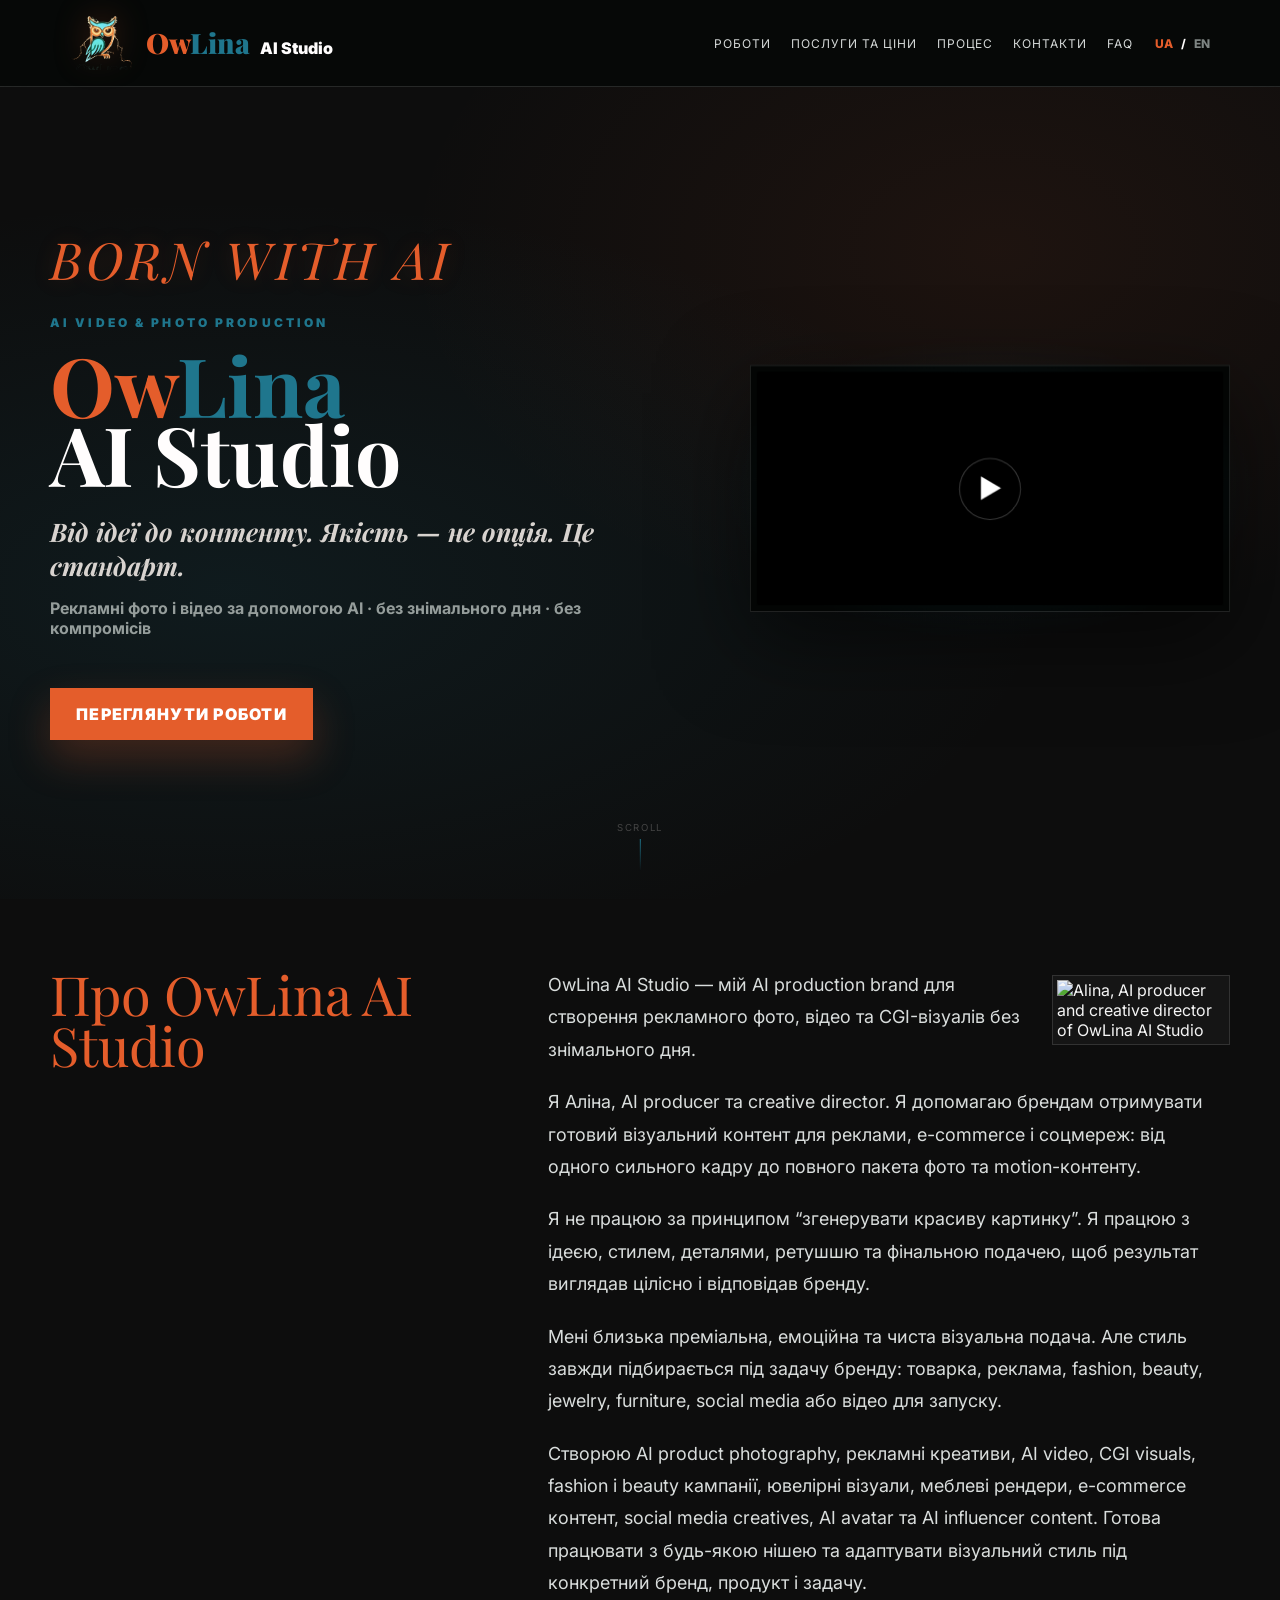
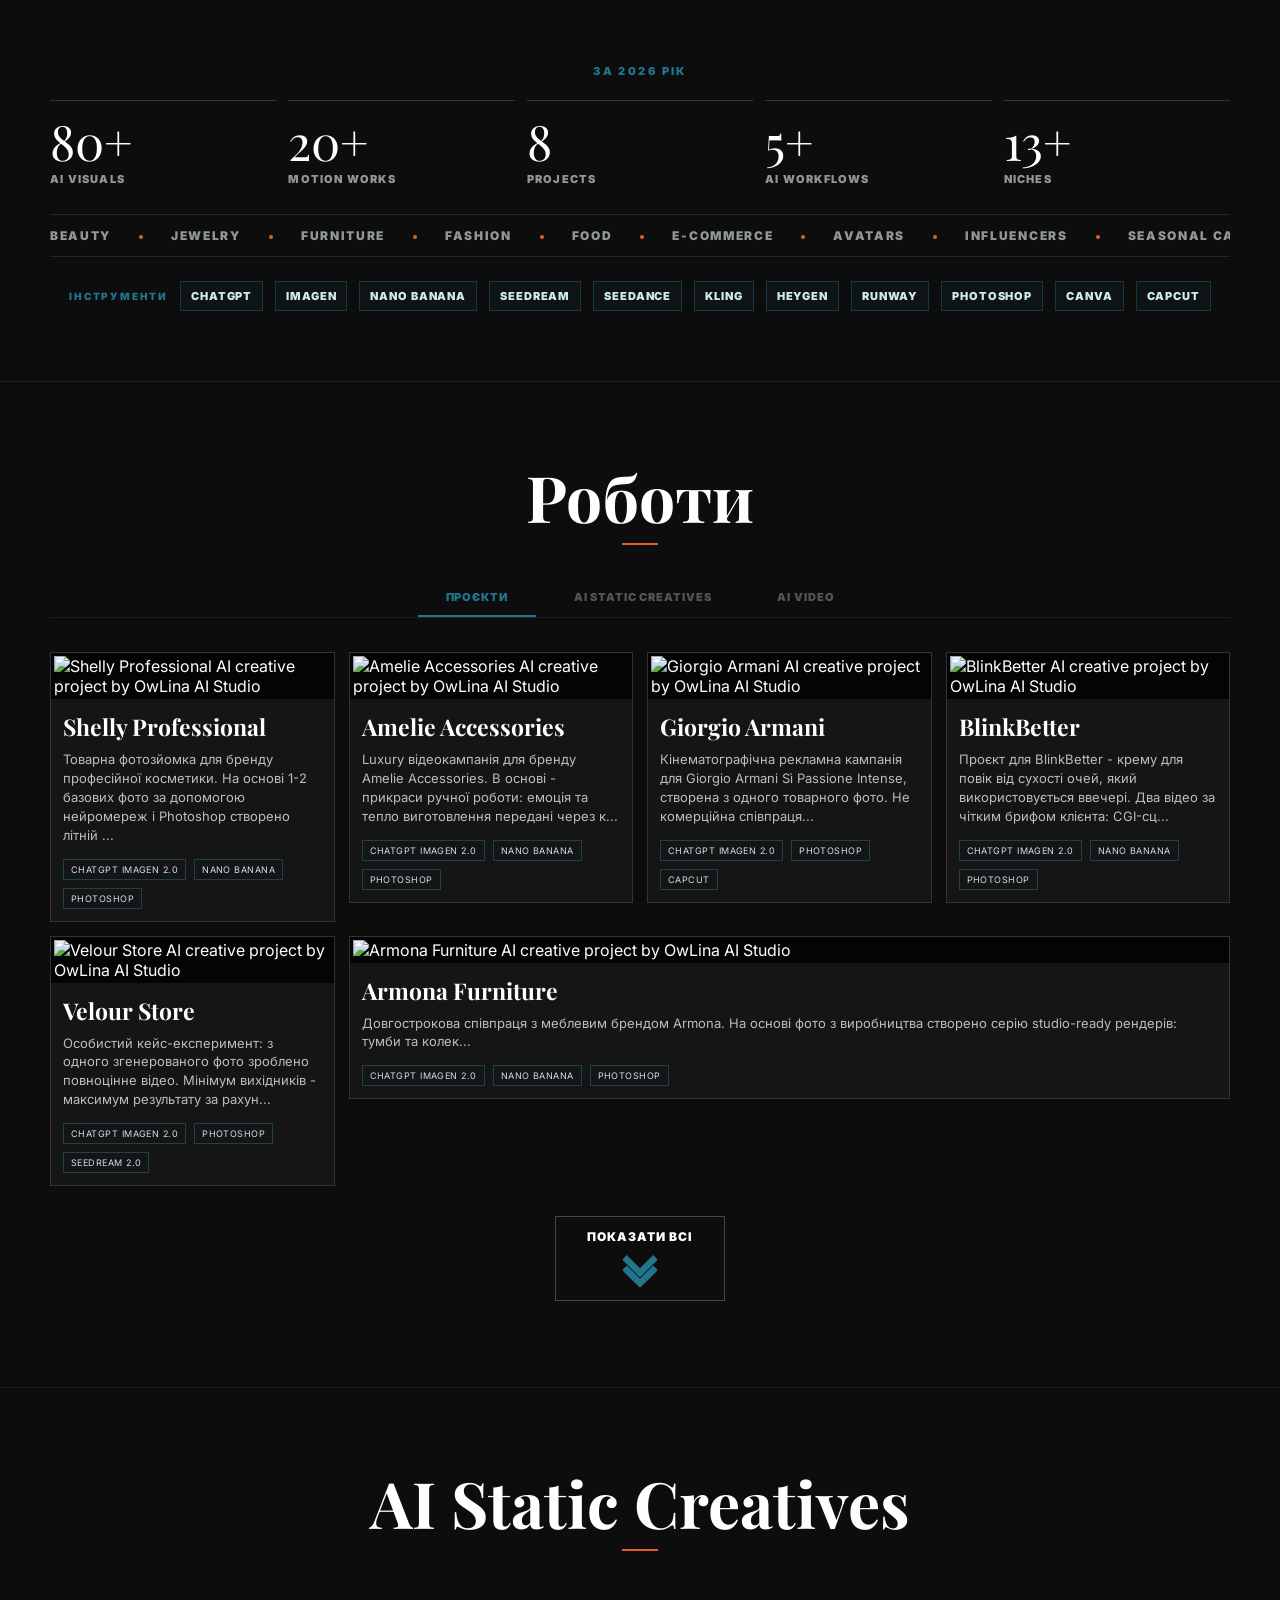
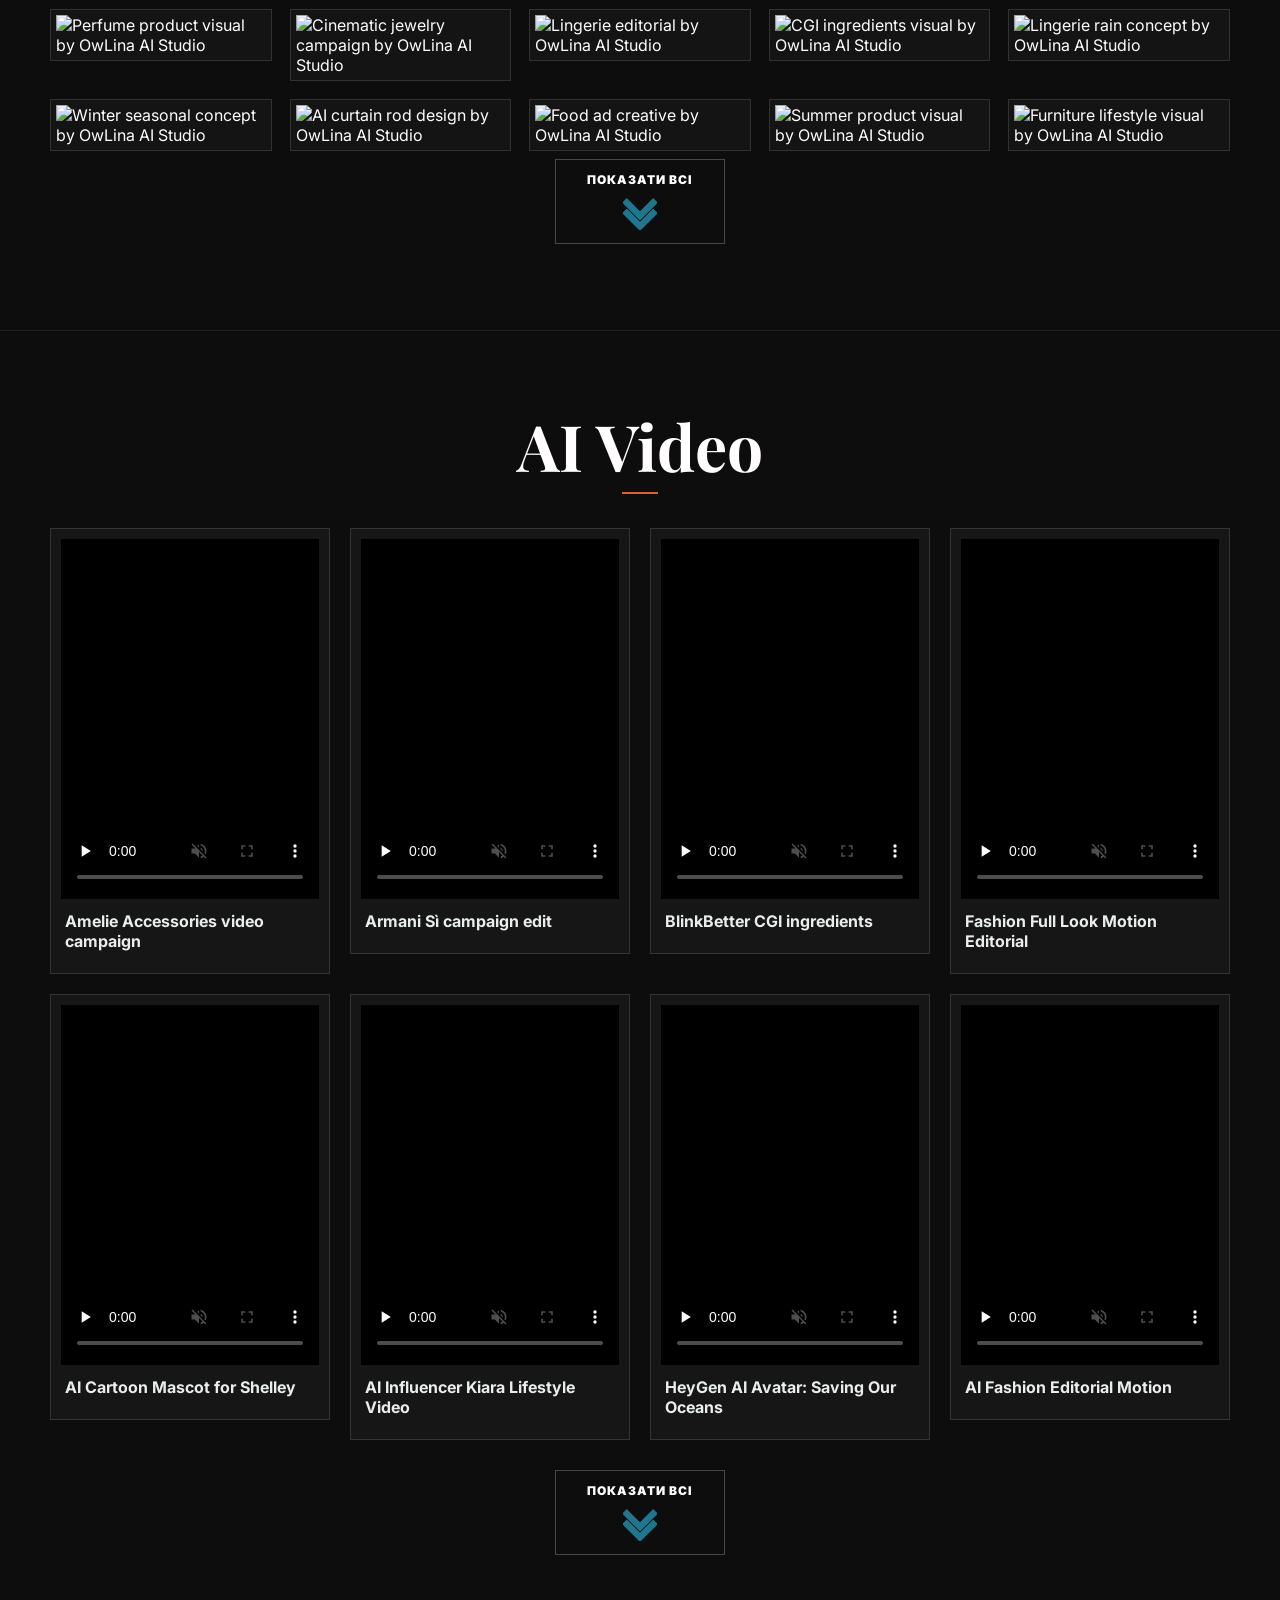
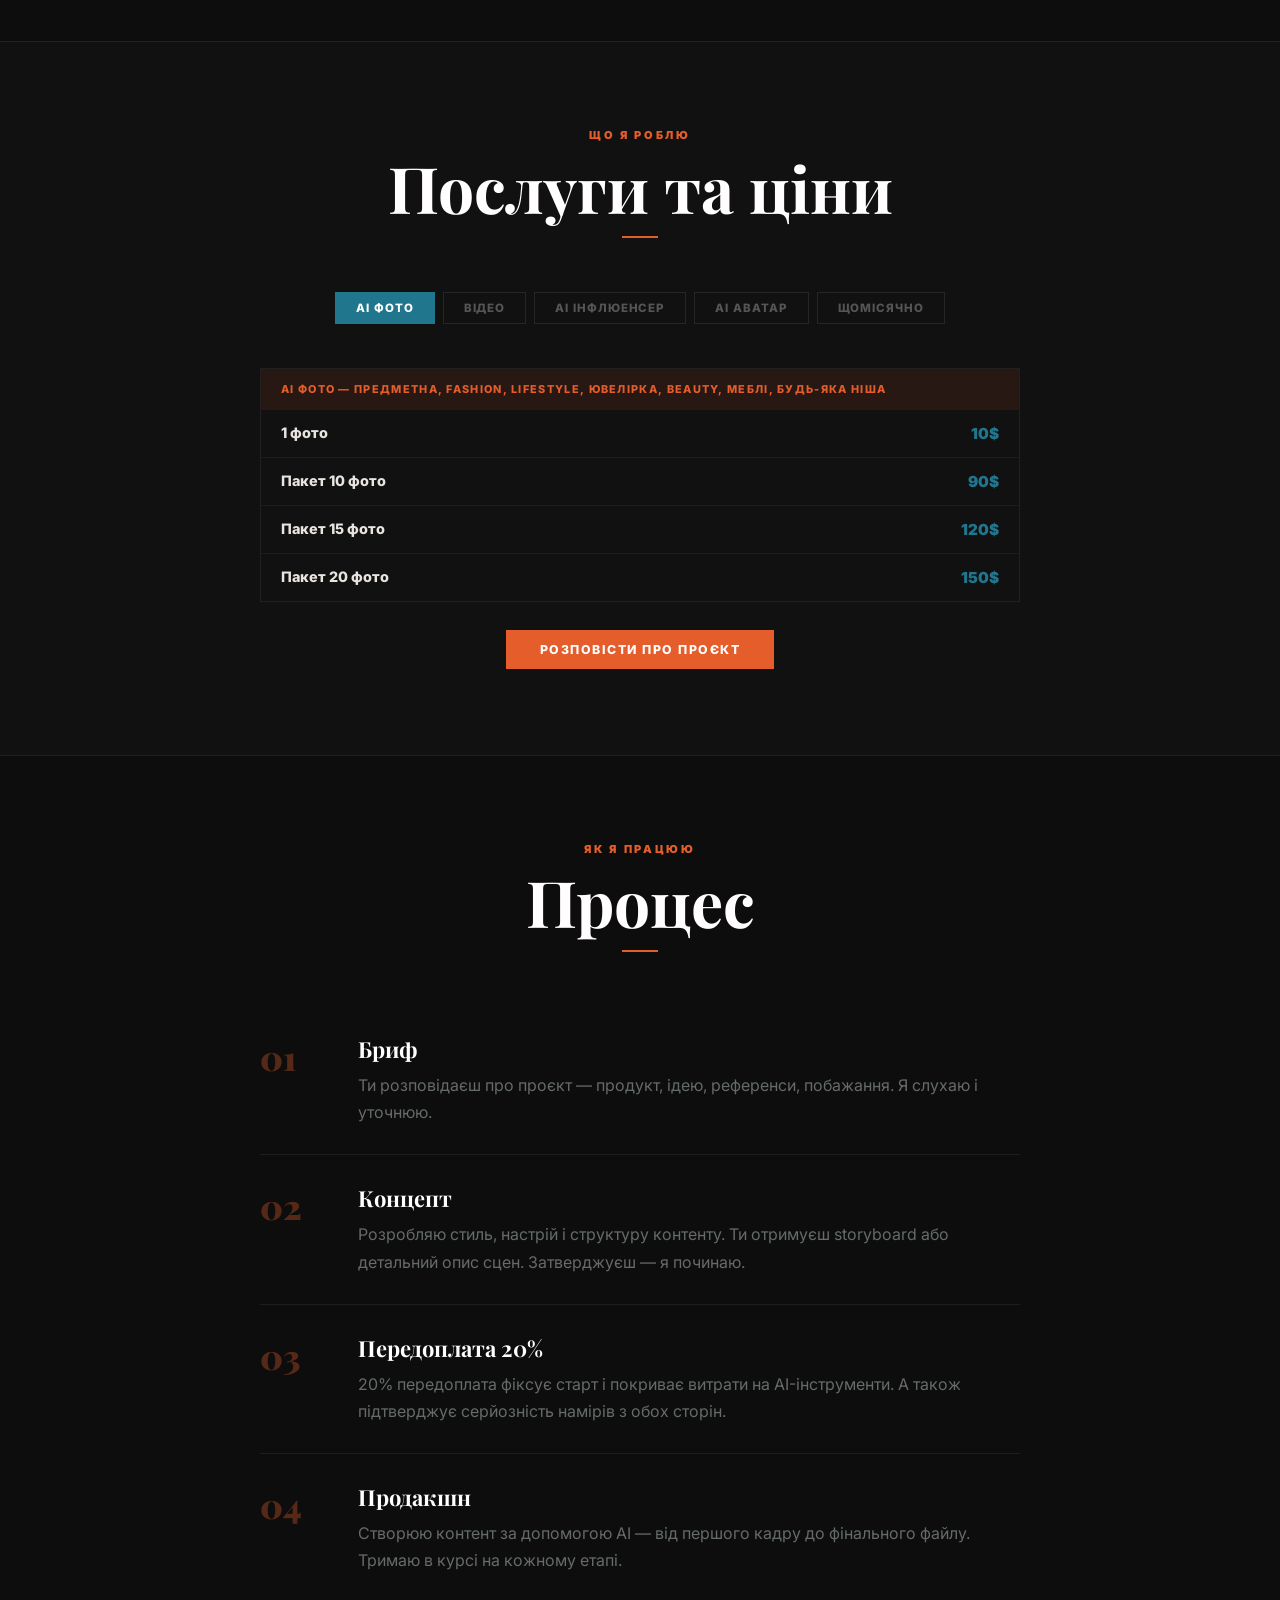
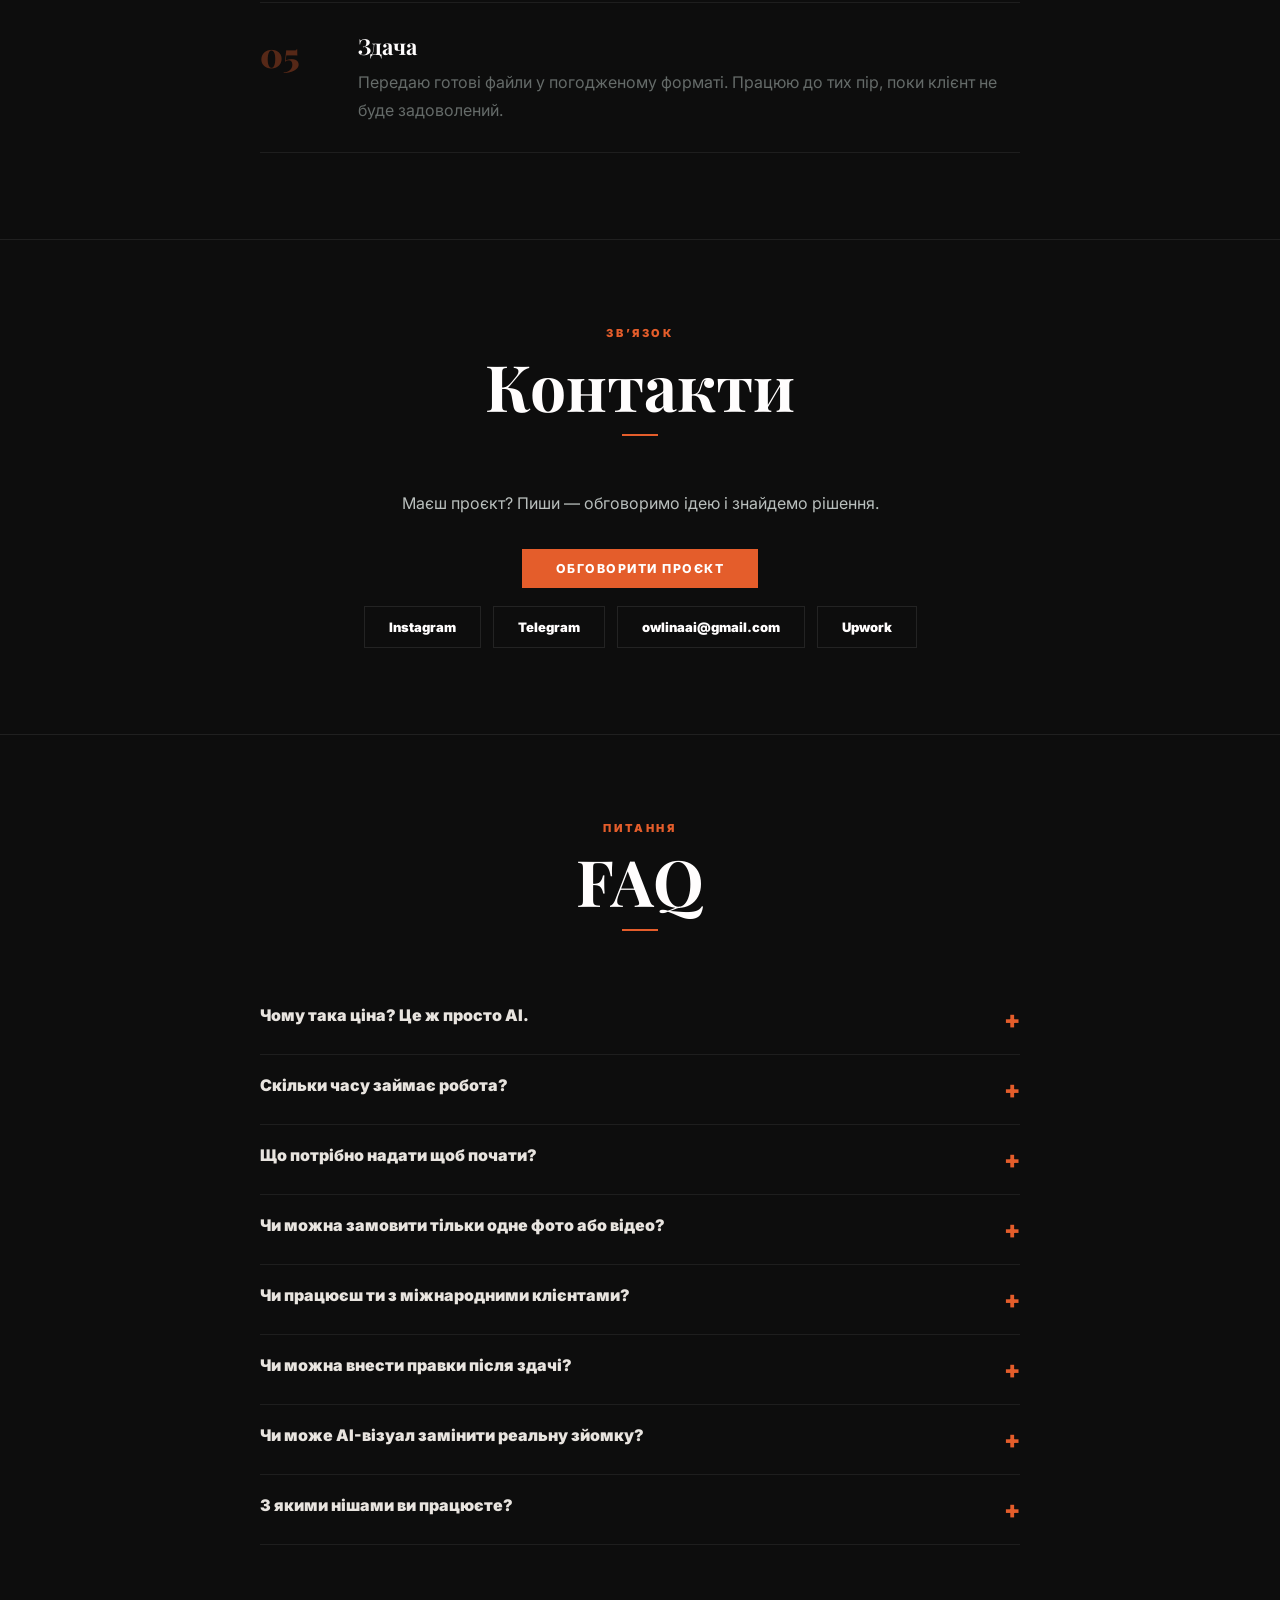
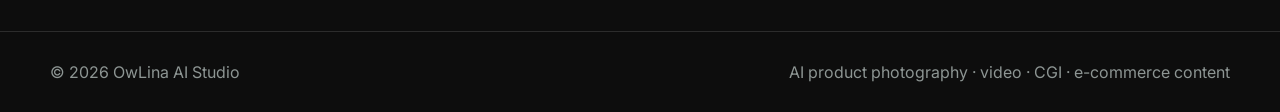
==== commit 73a0f9c2: "Add files via upload" ====
--- a/index.html
+++ b/index.html
@@ -1,3 +1,3 @@
-<!doctype html><html lang="uk"><head><meta charset="utf-8"><meta name="viewport" content="width=device-width,initial-scale=1"><title>OwLina AI Studio | AI production для рекламного фото, відео та CGI</title><meta name="description" content="OwLina AI Studio створює AI product photography, рекламні креативи, AI video, CGI visuals, e-commerce контент, AI avatar та AI influencer content для будь-якої ніші без знімального дня."><meta name="robots" content="index, follow"><link rel="canonical" href="https://owlinaai.com/"><link rel="alternate" hreflang="uk" href="https://owlinaai.com/"><link rel="alternate" hreflang="en" href="https://owlinaai.com/en/"><link rel="alternate" hreflang="x-default" href="https://owlinaai.com/"><meta property="og:type" content="website"><meta property="og:site_name" content="OwLina AI Studio"><meta property="og:title" content="OwLina AI Studio | AI production для рекламного фото, відео та CGI"><meta property="og:description" content="OwLina AI Studio створює AI product photography, рекламні креативи, AI video, CGI visuals, e-commerce контент, AI avatar та AI influencer content для будь-якої ніші без знімального дня."><meta property="og:url" content="https://owlinaai.com/"><meta property="og:image" content="https://res.cloudinary.com/kqaywdm5/image/upload/v1788791978/cf8de4336f30279a1b8bf45229fe2b0e_e92389c7-8864-4d45-8ee6-a38fa2425f3a_xpaeih.png"><meta name="twitter:card" content="summary_large_image"><meta name="twitter:title" content="OwLina AI Studio | AI production для рекламного фото, відео та CGI"><meta name="twitter:description" content="OwLina AI Studio створює AI product photography, рекламні креативи, AI video, CGI visuals, e-commerce контент, AI avatar та AI influencer content для будь-якої ніші без знімального дня."><meta name="twitter:image" content="https://res.cloudinary.com/kqaywdm5/image/upload/v1788791978/cf8de4336f30279a1b8bf45229fe2b0e_e92389c7-8864-4d45-8ee6-a38fa2425f3a_xpaeih.png"><link rel="preconnect" href="https://res.cloudinary.com"><link rel="preconnect" href="https://fonts.googleapis.com"><link rel="preconnect" href="https://fonts.gstatic.com" crossorigin><link href="https://fonts.googleapis.com/css2?family=Inter:wght@400;600;800;900&family=Playfair+Display:ital,wght@0,700;0,900;1,700;1,900&display=swap" rel="stylesheet"><link rel="icon" href="assets/favicon/favicon.ico" sizes="any"><link rel="icon" type="image/png" sizes="32x32" href="assets/favicon/favicon-32.png"><link rel="icon" type="image/png" sizes="192x192" href="assets/favicon/favicon-192.png"><link rel="apple-touch-icon" href="assets/favicon/apple-touch-icon.png"><link rel="stylesheet" href="assets/css/style.css?v=20260907-1"><script type="application/ld+json">{"@context": "https://schema.org", "@type": "ProfessionalService", "@id": "https://owlinaai.com/#studio", "name": "OwLina AI Studio", "url": "https://owlinaai.com/", "description": "OwLina AI Studio створює AI product photography, рекламні креативи, AI video, CGI visuals, e-commerce контент, AI avatar та AI influencer content для будь-якої ніші без знімального дня.", "areaServed": "Worldwide", "founder": {"@type": "Person", "name": "Alina", "jobTitle": "AI producer and creative director"}, "sameAs": ["https://www.instagram.com/owlinaai", "https://t.me/OwLinaAI"], "serviceType": ["AI product photography", "AI video production", "CGI advertising visuals", "e-commerce product content", "social media creatives", "AI avatar content", "AI influencer content"], "knowsAbout": ["AI product photography", "advertising creatives", "AI video", "CGI visuals", "fashion campaigns", "beauty campaigns", "jewelry visuals", "furniture renders", "e-commerce content", "social media content"]}</script>
+<!doctype html><html lang="uk"><head><meta charset="utf-8"><meta name="viewport" content="width=device-width,initial-scale=1"><title>OwLina AI Studio | AI production для рекламного фото, відео та CGI</title><meta name="description" content="OwLina AI Studio створює AI product photography, рекламні креативи, AI video, CGI visuals, e-commerce контент, AI avatar та AI influencer content для будь-якої ніші без знімального дня."><meta name="robots" content="index, follow"><link rel="canonical" href="https://owlinaai.com/"><link rel="alternate" hreflang="uk" href="https://owlinaai.com/"><link rel="alternate" hreflang="en" href="https://owlinaai.com/en/"><link rel="alternate" hreflang="x-default" href="https://owlinaai.com/"><meta property="og:type" content="website"><meta property="og:site_name" content="OwLina AI Studio"><meta property="og:title" content="OwLina AI Studio | AI production для рекламного фото, відео та CGI"><meta property="og:description" content="OwLina AI Studio створює AI product photography, рекламні креативи, AI video, CGI visuals, e-commerce контент, AI avatar та AI influencer content для будь-якої ніші без знімального дня."><meta property="og:url" content="https://owlinaai.com/"><meta property="og:image" content="https://res.cloudinary.com/kqaywdm5/image/upload/v1788791978/cf8de4336f30279a1b8bf45229fe2b0e_e92389c7-8864-4d45-8ee6-a38fa2425f3a_xpaeih.png"><meta name="twitter:card" content="summary_large_image"><meta name="twitter:title" content="OwLina AI Studio | AI production для рекламного фото, відео та CGI"><meta name="twitter:description" content="OwLina AI Studio створює AI product photography, рекламні креативи, AI video, CGI visuals, e-commerce контент, AI avatar та AI influencer content для будь-якої ніші без знімального дня."><meta name="twitter:image" content="https://res.cloudinary.com/kqaywdm5/image/upload/v1788791978/cf8de4336f30279a1b8bf45229fe2b0e_e92389c7-8864-4d45-8ee6-a38fa2425f3a_xpaeih.png"><link rel="preconnect" href="https://res.cloudinary.com"><link rel="preconnect" href="https://fonts.googleapis.com"><link rel="preconnect" href="https://fonts.gstatic.com" crossorigin><link href="https://fonts.googleapis.com/css2?family=Inter:wght@400;600;800;900&family=Playfair+Display:ital,wght@0,700;0,900;1,700;1,900&display=swap" rel="stylesheet"><link rel="icon" href="assets/favicon/favicon.ico" sizes="any"><link rel="icon" type="image/png" sizes="32x32" href="assets/favicon/favicon-32.png"><link rel="icon" type="image/png" sizes="192x192" href="assets/favicon/favicon-192.png"><link rel="apple-touch-icon" href="assets/favicon/apple-touch-icon.png"><link rel="stylesheet" href="assets/css/style.css?v=20261110-1"><script type="application/ld+json">{"@context": "https://schema.org", "@type": "ProfessionalService", "@id": "https://owlinaai.com/#studio", "name": "OwLina AI Studio", "url": "https://owlinaai.com/", "description": "OwLina AI Studio створює AI product photography, рекламні креативи, AI video, CGI visuals, e-commerce контент, AI avatar та AI influencer content для будь-якої ніші без знімального дня.", "areaServed": "Worldwide", "founder": {"@type": "Person", "name": "Alina", "jobTitle": "AI producer and creative director"}, "sameAs": ["https://www.instagram.com/owlinaai", "https://t.me/OwLinaAI"], "serviceType": ["AI product photography", "AI video production", "CGI advertising visuals", "e-commerce product content", "social media creatives", "AI avatar content", "AI influencer content"], "knowsAbout": ["AI product photography", "advertising creatives", "AI video", "CGI visuals", "fashion campaigns", "beauty campaigns", "jewelry visuals", "furniture renders", "e-commerce content", "social media content"]}</script>
 <script type="application/ld+json">{"@context": "https://schema.org", "@type": "WebPage", "@id": "https://owlinaai.com/#webpage", "url": "https://owlinaai.com/", "name": "OwLina AI Studio | AI production для рекламного фото, відео та CGI", "description": "OwLina AI Studio створює AI product photography, рекламні креативи, AI video, CGI visuals, e-commerce контент, AI avatar та AI influencer content для будь-якої ніші без знімального дня.", "inLanguage": "uk", "isPartOf": {"@type": "WebSite", "name": "OwLina AI Studio", "url": "https://owlinaai.com/"}, "about": {"@id": "https://owlinaai.com/#studio"}}</script>
-<script type="application/ld+json">{"@context": "https://schema.org", "@type": "FAQPage", "mainEntity": [{"@type": "Question", "name": "Чому така ціна? Це ж просто AI.", "acceptedAnswer": {"@type": "Answer", "text": "У вартість входить концепція, режисура, генерація, ретуш, монтаж, правки та фінальні файли, готові для реклами, e-commerce і соцмереж."}}, {"@type": "Question", "name": "Скільки часу займає робота?", "acceptedAnswer": {"@type": "Answer", "text": "Термін залежить від обсягу та формату. Невеликі статичні візуали можна зробити швидше, повні відеокампанії потребують більше часу."}}, {"@type": "Question", "name": "Що потрібно надати щоб почати?", "acceptedAnswer": {"@type": "Answer", "text": "Фото продукту, референси, матеріали бренду, бажаний настрій, формати, дедлайн і чітку задачу."}}, {"@type": "Question", "name": "Чи може AI-візуал замінити реальну зйомку?", "acceptedAnswer": {"@type": "Answer", "text": "Для багатьох задач product, e-commerce, реклами та соцмереж - так. Це швидше, гнучкіше і бюджетно ефективніше, якщо є чіткий бриф."}}, {"@type": "Question", "name": "З якими нішами ви працюєте?", "acceptedAnswer": {"@type": "Answer", "text": "Beauty, fashion, jewelry, furniture, food, товарні бренди, e-commerce, соціальні мережі та інші ніші."}}]}</script></head><body><header class="site-header"><div class="nav-wrap"><a class="brand" href="./"><img class="brand-logo" src="assets/logo/owlina-logo-cropped.png" alt="OwLina AI Studio logo"><span class="brand-word"><span class="owl">Ow</span><span class="lina">Lina</span><small>AI Studio</small></span></a><nav class="nav-links"><a href="./#projects">Роботи</a><a href="./#services">Послуги та ціни</a><a href="./#process">Процес</a><a href="./#contacts">Контакти</a><a href="./#faq">FAQ</a></nav><div class="langs"><a class="active" href="./">UA</a><span>/</span><a class="" href="en/">EN</a></div></div></header><main><section class="hero"><div class="hero-inner"><div><div class="kicker">Born with AI</div><p class="eyebrow">AI Video & Photo Production</p><h1><span class="owl">Ow</span><span class="lina">Lina</span><br>AI Studio</h1><p class="tagline">Від ідеї до контенту. Якість — не опція. Це стандарт.</p><p class="subline">Рекламні фото і відео за допомогою AI · без знімального дня · без компромісів</p><a class="cta" href="#projects">Переглянути роботи</a></div><figure class="hero-media hero-showreel"><video src="https://res.cloudinary.com/kqaywdm5/video/upload/q_auto,c_limit,w_980/v1788791117/0830_feh2yw.mp4" poster="https://res.cloudinary.com/kqaywdm5/video/upload/so_1,f_jpg,q_auto,c_limit,w_980/v1788791117/0830_feh2yw.jpg" autoplay muted loop playsinline preload="auto" aria-label="OwLina AI Studio showreel"></video><button class="hero-play" type="button" aria-label="Play showreel">▶</button></figure></div><div class="scroll-ind"><span>Scroll</span><div class="scroll-line"></div></div></section><section id="about" class="section"><div class="section-inner about-grid"><div class="about-mark">Про OwLina AI Studio</div><div class="about-text"><figure class="about-portrait"><img loading="lazy" decoding="async" src="https://res.cloudinary.com/kqaywdm5/image/upload/v1783177187/my_photo_curdfj.jpg" alt="Alina, AI producer and creative director of OwLina AI Studio"></figure><p>OwLina AI Studio — мій AI production brand для створення рекламного фото, відео та CGI-візуалів без знімального дня.</p><p>Я Аліна, AI producer та creative director. Я допомагаю брендам отримувати готовий візуальний контент для реклами, e-commerce і соцмереж: від одного сильного кадру до повного пакета фото та motion-контенту.</p><p>Я не працюю за принципом “згенерувати красиву картинку”. Я працюю з ідеєю, стилем, деталями, ретушшю та фінальною подачею, щоб результат виглядав цілісно і відповідав бренду.</p><p>Мені близька преміальна, емоційна та чиста візуальна подача. Але стиль завжди підбирається під задачу бренду: товарка, реклама, fashion, beauty, jewelry, furniture, social media або відео для запуску.</p><p>Створюю AI product photography, рекламні креативи, AI video, CGI visuals, fashion і beauty кампанії, ювелірні візуали, меблеві рендери, e-commerce контент, social media creatives, AI avatar та AI influencer content. Готова працювати з будь-якою нішею та адаптувати візуальний стиль під конкретний бренд, продукт і задачу.</p></div></div></section><section class="trust-strip"><div class="trust-title">&#1047;&#1072; 2026 &#1088;&#1110;&#1082;</div><div class="trust-grid"><div class="trust-item"><div class="trust-num">80+</div><div class="trust-label">AI visuals</div></div><div class="trust-item"><div class="trust-num">20+</div><div class="trust-label">motion works</div></div><div class="trust-item"><div class="trust-num">8</div><div class="trust-label">projects</div></div><div class="trust-item"><div class="trust-num">5+</div><div class="trust-label">AI workflows</div></div><div class="trust-item"><div class="trust-num">13+</div><div class="trust-label">niches</div></div></div><div class="niche-marquee" aria-label="Portfolio niches"><div class="niche-track"><span>beauty</span> <span>jewelry</span> <span>furniture</span> <span>fashion</span> <span>food</span> <span>e-commerce</span> <span>avatars</span> <span>influencers</span> <span>seasonal campaigns</span> <span>cartoon</span> <span>memory video concepts</span> <span>social media creatives</span> <span>CGI</span> <span>beauty</span> <span>jewelry</span> <span>furniture</span> <span>fashion</span> <span>food</span> <span>e-commerce</span> <span>avatars</span> <span>influencers</span> <span>seasonal campaigns</span> <span>cartoon</span> <span>memory video concepts</span> <span>social media creatives</span> <span>CGI</span></div></div><div class="tool-stack"><span class="tool-stack-label">&#1030;&#1085;&#1089;&#1090;&#1088;&#1091;&#1084;&#1077;&#1085;&#1090;&#1080;</span><span class="tool-chip">ChatGPT</span> <span class="tool-chip">Imagen</span> <span class="tool-chip">Nano Banana</span> <span class="tool-chip">Seedream</span> <span class="tool-chip">Seedance</span> <span class="tool-chip">Kling</span> <span class="tool-chip">HeyGen</span> <span class="tool-chip">Runway</span> <span class="tool-chip">Photoshop</span> <span class="tool-chip">Canva</span> <span class="tool-chip">CapCut</span></div></section><section id="projects" class="section"><div class="section-inner"><div class="center-head"><h2>Роботи</h2></div><nav class="work-tabs" aria-label="Portfolio sections"><a href="#projects">Проєкти</a><a href="#static">AI Static Creatives</a><a href="#motion">AI Video</a></nav><div id="featured-projects" class="projects-grid"></div><div class="button-row"><a class="ghost-btn" href="projects.html">Показати всі</a></div></div></section><section id="static" class="section"><div class="section-inner"><div class="center-head"><h2>AI Static Creatives</h2></div><div id="static-filters" class="static-filters"></div><div id="static-gallery" class="masonry"></div><div class="static-actions"><button class="ghost-btn" data-show-static>Показати всі</button></div></div></section><section id="motion" class="section"><div class="section-inner"><div class="center-head"><h2>AI Video</h2></div><div id="motion-grid" class="video-grid"></div><div class="button-row"><a class="ghost-btn" href="videos.html">Показати всі</a></div></div></section><section id="services" class="section services-section"><div class="section-inner"><div class="old-section-title"><div class="sup">що я роблю</div><h2>Послуги та ціни</h2></div><div class="stabs"><button class="stab active" data-p="ph">AI Фото</button><button class="stab " data-p="vi">Відео</button><button class="stab " data-p="inf">AI Інфлюенсер</button><button class="stab " data-p="av">AI Аватар</button><button class="stab " data-p="mo">Щомісячно</button></div><div class="spanel active" id="p-ph"><div class="ptable"><div class="pth">AI Фото — предметна, fashion, lifestyle, ювелірка, beauty, меблі, будь-яка ніша</div><div class="ptr"><div><div class="ptl">1 фото</div></div><div class="ptp">10$</div></div><div class="ptr"><div><div class="ptl">Пакет 10 фото</div></div><div class="ptp">90$</div></div><div class="ptr"><div><div class="ptl">Пакет 15 фото</div></div><div class="ptp">120$</div></div><div class="ptr"><div><div class="ptl">Пакет 20 фото</div></div><div class="ptp">150$</div></div></div><div class="scta"><a class="disc" href="https://t.me/OwLinaAI" target="_blank" rel="noopener">Розповісти про проєкт</a></div></div><div class="spanel" id="p-vi"><div class="vtable"><div class="vtr"><div class="vtc h"></div><div class="vtc h">1 відео</div><div class="vtc h">Пакет 3</div><div class="vtc h">Пакет 5</div></div><div class="vtr"><div class="vtc d">10 сек</div><div class="vtc p">від 100$</div><div class="vtc p">від 250$</div><div class="vtc p">від 420$</div></div><div class="vtr"><div class="vtc d">15 сек</div><div class="vtc p">від 140$</div><div class="vtc p">від 350$</div><div class="vtc p">від 580$</div></div><div class="vtr"><div class="vtc d">30 сек</div><div class="vtc p">від 250$</div><div class="vtc p">від 620$</div><div class="vtc p">від 1050$</div></div></div><p class="pnote">Реклама бренду / товару / послуги · контент у стилі інфлюенсера · CGI. Довші або складніші відео — вартість обговорюється індивідуально.</p><div class="scta"><a class="disc" href="https://t.me/OwLinaAI" target="_blank" rel="noopener">Розповісти про проєкт</a></div></div><div class="spanel" id="p-inf"><div class="ptable"><div class="pth">AI Інфлюенсер — UGC-style та lifestyle контент · створення персонажа + регулярний контент</div><div class="ptr"><div><div class="ptl">Starter</div><div class="pts">Візуалізація персонажа на основі вашого опису · 5 референсних зображень · 1 відео</div><div class="pta">Картка персонажа <em>+20$</em><br>Style guide <em>+30$</em><br>Концепт персонажа з нуля <em>+50$</em></div></div><div class="ptp">200$</div></div><div class="ptr"><div><div class="ptl">Full Character</div><div class="pts">10 референсних зображень · 3 відео</div><div class="pta">Картка персонажа включена безкоштовно<br>Style guide <em>+20$</em></div></div><div class="ptp">320$</div></div><div class="ptr"><div><div class="ptl">Premium Character</div><div class="pts">15 референсних зображень · 5 відео</div><div class="pta">Картка персонажа та style guide включені безкоштовно</div></div><div class="ptp">550$</div></div></div><div class="scta"><a class="disc" href="https://t.me/OwLinaAI" target="_blank" rel="noopener">Розповісти про проєкт</a></div></div><div class="spanel" id="p-av"><div class="ptable"><div class="pth">AI Аватар з голосом (talking head)</div><div class="ptr"><div><div class="ptl">Basic Avatar</div><div class="pts">1 відео до 30 сек · AI-аватар з фото · синтез голосу</div></div><div class="ptp">100$</div></div><div class="ptr"><div><div class="ptl">Content Pack</div><div class="pts">3 відео до 30 сек кожне · AI-аватар з фото · синтез голосу</div></div><div class="ptp">250$</div></div></div><div class="scta"><a class="disc" href="https://t.me/OwLinaAI" target="_blank" rel="noopener">Розповісти про проєкт</a></div></div><div class="spanel" id="p-mo"><div class="ptable"><div class="pth">Щомісячний контент — регулярний AI-контент для вашого бренду або AI-інфлюенсера</div><div class="ptr"><div><div class="ptl">Basic</div><div class="pts">10 фото + 2 відео</div></div><div class="ptp">230$/міс</div></div><div class="ptr"><div><div class="ptl">Standard</div><div class="pts">15 фото + 4 відео + 1 ролик з переносом руху/танцю</div></div><div class="ptp">450$/міс</div></div><div class="ptr"><div><div class="ptl">Full</div><div class="pts">30 фото + 6 відео + 2 ролики з переносом руху/танцю</div></div><div class="ptp">800$/міс</div></div></div><div class="scta"><a class="disc" href="https://t.me/OwLinaAI" target="_blank" rel="noopener">Розповісти про проєкт</a></div></div></div></section><section id="process" class="section"><div class="section-inner"><div class="old-section-title"><div class="sup">як я працюю</div><h2>Процес</h2></div><div class="process-list"><div class="process-step"><div class="process-num">01</div><div><h3>Бриф</h3><p>Ти розповідаєш про проєкт — продукт, ідею, референси, побажання. Я слухаю і уточнюю.</p></div></div><div class="process-step"><div class="process-num">02</div><div><h3>Концепт</h3><p>Розробляю стиль, настрій і структуру контенту. Ти отримуєш storyboard або детальний опис сцен. Затверджуєш — я починаю.</p></div></div><div class="process-step"><div class="process-num">03</div><div><h3>Передоплата 20%</h3><p>20% передоплата фіксує старт і покриває витрати на AI-інструменти. А також підтверджує серйозність намірів з обох сторін.</p></div></div><div class="process-step"><div class="process-num">04</div><div><h3>Продакшн</h3><p>Створюю контент за допомогою AI — від першого кадру до фінального файлу. Тримаю в курсі на кожному етапі.</p></div></div><div class="process-step"><div class="process-num">05</div><div><h3>Здача</h3><p>Передаю готові файли у погодженому форматі. Працюю до тих пір, поки клієнт не буде задоволений.</p></div></div></div></div></section><section id="contacts" class="section"><div class="section-inner"><div class="old-section-title"><div class="sup">зв’язок</div><h2>Контакти</h2></div><p class="section-note" style="margin:0 auto 32px;text-align:center">Маєш проєкт? Пиши — обговоримо ідею і знайдемо рішення.</p><div class="contact-primary"><button type="button" class="disc" data-open-brief>Обговорити проєкт</button></div><div class="contact-links"><a href="https://www.instagram.com/owlinaai">Instagram</a><a href="https://t.me/OwLinaAI">Telegram</a><a href="mailto:owlinaai@gmail.com">owlinaai@gmail.com</a><a href="https://www.upwork.com/">Upwork</a></div></div></section><section id="faq" class="section"><div class="section-inner"><div class="old-section-title"><div class="sup">питання</div><h2>FAQ</h2></div><div class="faq-list"><div class="faq-item"><button class="faq-q" type="button"><span>Чому така ціна? Це ж просто AI.</span><span>+</span></button><div class="faq-a">У вартість входить концепція, режисура, генерація, ретуш, монтаж, правки та фінальні файли, готові для реклами, e-commerce і соцмереж.</div></div><div class="faq-item"><button class="faq-q" type="button"><span>Скільки часу займає робота?</span><span>+</span></button><div class="faq-a">Термін залежить від обсягу та формату. Невеликі статичні візуали можна зробити швидше, повні відеокампанії потребують більше часу.</div></div><div class="faq-item"><button class="faq-q" type="button"><span>Що потрібно надати щоб почати?</span><span>+</span></button><div class="faq-a">Фото продукту, референси, матеріали бренду, бажаний настрій, формати, дедлайн і чітку задачу.</div></div><div class="faq-item"><button class="faq-q" type="button"><span>Чи можна замовити тільки одне фото або відео?</span><span>+</span></button><div class="faq-a">Так. Можна замовити один візуал, невеликий пакет або повну кампанію.</div></div><div class="faq-item"><button class="faq-q" type="button"><span>Чи працюєш ти з міжнародними клієнтами?</span><span>+</span></button><div class="faq-a">Так. OwLina AI Studio працює з українськими та міжнародними брендами.</div></div><div class="faq-item"><button class="faq-q" type="button"><span>Чи можна внести правки після здачі?</span><span>+</span></button><div class="faq-a">Так. Умови правок обговорюються перед стартом проєкту.</div></div><div class="faq-item"><button class="faq-q" type="button"><span>Чи може AI-візуал замінити реальну зйомку?</span><span>+</span></button><div class="faq-a">Для багатьох задач product, e-commerce, реклами та соцмереж - так. Це швидше, гнучкіше і бюджетно ефективніше, якщо є чіткий бриф.</div></div><div class="faq-item"><button class="faq-q" type="button"><span>З якими нішами ви працюєте?</span><span>+</span></button><div class="faq-a">Beauty, fashion, jewelry, furniture, food, товарні бренди, e-commerce, соціальні мережі та інші ніші.</div></div></div></div></section></main><div class="brief-modal" aria-hidden="true"><div class="brief-dialog" role="dialog" aria-modal="true" aria-labelledby="brief-title"><button class="brief-close" type="button" data-close-brief aria-label="Close">×</button><h2 class="brief-title" id="brief-title">Обговорити проєкт</h2><p class="brief-subtitle">Розкажіть про свою ідею, і я зв'яжуся з вами протягом 1 робочого дня.</p><form class="brief-form" data-success="Дякую! Вашу заявку успішно надіслано. Я зв'яжуся з вами протягом 1 робочого дня."><div class="brief-field"><label for="brief-name">Ім'я</label><input id="brief-name" name="name" type="text" placeholder="Ваше ім'я" required></div><div class="brief-field"><label for="brief-contact">Telegram або телефон</label><input id="brief-contact" name="contact" type="text" placeholder="Ваш Telegram або телефон" required></div><div class="brief-field"><label for="brief-need">Що вам потрібно</label><select id="brief-need" name="need" required><option value="" disabled selected>Що вам потрібно</option><option value="AI-фотографія продукту">AI-фотографія продукту</option><option value="AI-відео">AI-відео</option><option value="CGI-візуали">CGI-візуали</option><option value="AI-аватар / інфлюенсер">AI-аватар / інфлюенсер</option><option value="Інше">Інше</option></select></div><div class="brief-field"><label for="brief-project">Розкажіть про свій проєкт</label><textarea id="brief-project" name="project" placeholder="Опишіть свою ідею, продукт або мету." required></textarea></div><div class="brief-field"><label for="brief-budget">Орієнтовний бюджет</label><select id="brief-budget" name="budget"><option value="" selected>Орієнтовний бюджет</option><option value="$0–200">$0–200</option><option value="$200–500">$200–500</option><option value="$500–1000">$500–1000</option><option value="$1000+">$1000+</option><option value="Обговоримо">Обговоримо</option></select></div><button class="brief-submit" type="submit">Почати проєкт</button><p class="brief-status" aria-live="polite"></p></form><div class="brief-success" aria-live="polite"></div></div></div><div class="lightbox"><button class="lb-close" type="button" aria-label="Close" onclick="event.preventDefault();event.stopPropagation();this.closest('.lightbox').classList.remove('open')">×</button><button class="lb-prev" type="button" aria-label="Previous">‹</button><div class="lightbox-viewport"><img id="lb-img" alt=""></div><button class="lb-next" type="button" aria-label="Next">›</button></div><div class="video-modal"><button class="video-modal-close" type="button" aria-label="Close">×</button><video id="video-modal-player" controls playsinline></video></div><footer class="footer"><div class="footer-inner"><span>© 2026 OwLina AI Studio</span><span>AI product photography · video · CGI · e-commerce content</span></div></footer><script src="assets/js/data.js?v=20260907-1"></script><script src="assets/js/app.js?v=20260907-1"></script></body></html>+<script type="application/ld+json">{"@context": "https://schema.org", "@type": "FAQPage", "mainEntity": [{"@type": "Question", "name": "Чому така ціна? Це ж просто AI.", "acceptedAnswer": {"@type": "Answer", "text": "У вартість входить концепція, режисура, генерація, ретуш, монтаж, правки та фінальні файли, готові для реклами, e-commerce і соцмереж."}}, {"@type": "Question", "name": "Скільки часу займає робота?", "acceptedAnswer": {"@type": "Answer", "text": "Термін залежить від обсягу та формату. Невеликі статичні візуали можна зробити швидше, повні відеокампанії потребують більше часу."}}, {"@type": "Question", "name": "Що потрібно надати щоб почати?", "acceptedAnswer": {"@type": "Answer", "text": "Фото продукту, референси, матеріали бренду, бажаний настрій, формати, дедлайн і чітку задачу."}}, {"@type": "Question", "name": "Чи може AI-візуал замінити реальну зйомку?", "acceptedAnswer": {"@type": "Answer", "text": "Для багатьох задач product, e-commerce, реклами та соцмереж - так. Це швидше, гнучкіше і бюджетно ефективніше, якщо є чіткий бриф."}}, {"@type": "Question", "name": "З якими нішами ви працюєте?", "acceptedAnswer": {"@type": "Answer", "text": "Beauty, fashion, jewelry, furniture, food, товарні бренди, e-commerce, соціальні мережі та інші ніші."}}]}</script></head><body><header class="site-header"><div class="nav-wrap"><a class="brand" href="./"><img class="brand-logo" src="assets/logo/owlina-logo-cropped.png" alt="OwLina AI Studio logo"><span class="brand-word"><span class="owl">Ow</span><span class="lina">Lina</span><small>AI Studio</small></span></a><nav class="nav-links"><a href="./#projects">Роботи</a><a href="./#services">Послуги та ціни</a><a href="./#process">Процес</a><a href="./#contacts">Контакти</a><a href="./#faq">FAQ</a></nav><div class="langs"><a class="active" href="./">UA</a><span>/</span><a class="" href="en/">EN</a></div></div></header><main><section class="hero"><div class="hero-inner"><div><div class="kicker">Born with AI</div><p class="eyebrow">AI Video & Photo Production</p><h1><span class="owl">Ow</span><span class="lina">Lina</span><br>AI Studio</h1><p class="tagline">Від ідеї до контенту. Якість — не опція. Це стандарт.</p><p class="subline">Рекламні фото і відео за допомогою AI · без знімального дня · без компромісів</p><a class="cta" href="#projects">Переглянути роботи</a></div><figure class="hero-media hero-showreel"><video src="https://res.cloudinary.com/kqaywdm5/video/upload/q_auto,c_limit,w_980/v1788791117/0830_feh2yw.mp4" poster="https://res.cloudinary.com/kqaywdm5/video/upload/so_1,f_jpg,q_auto,c_limit,w_980/v1788791117/0830_feh2yw.jpg" autoplay muted loop playsinline preload="auto" aria-label="OwLina AI Studio showreel"></video><button class="hero-play" type="button" aria-label="Play showreel">▶</button></figure></div><div class="scroll-ind"><span>Scroll</span><div class="scroll-line"></div></div></section><section id="about" class="section"><div class="section-inner about-grid"><div class="about-mark">Про OwLina AI Studio</div><div class="about-text"><figure class="about-portrait"><img loading="lazy" decoding="async" src="https://res.cloudinary.com/kqaywdm5/image/upload/v1783177187/my_photo_curdfj.jpg" alt="Alina, AI producer and creative director of OwLina AI Studio"></figure><p>OwLina AI Studio — мій AI production brand для створення рекламного фото, відео та CGI-візуалів без знімального дня.</p><p>Я Аліна, AI producer та creative director. Я допомагаю брендам отримувати готовий візуальний контент для реклами, e-commerce і соцмереж: від одного сильного кадру до повного пакета фото та motion-контенту.</p><p>Я не працюю за принципом “згенерувати красиву картинку”. Я працюю з ідеєю, стилем, деталями, ретушшю та фінальною подачею, щоб результат виглядав цілісно і відповідав бренду.</p><p>Мені близька преміальна, емоційна та чиста візуальна подача. Але стиль завжди підбирається під задачу бренду: товарка, реклама, fashion, beauty, jewelry, furniture, social media або відео для запуску.</p><p>Створюю AI product photography, рекламні креативи, AI video, CGI visuals, fashion і beauty кампанії, ювелірні візуали, меблеві рендери, e-commerce контент, social media creatives, AI avatar та AI influencer content. Готова працювати з будь-якою нішею та адаптувати візуальний стиль під конкретний бренд, продукт і задачу.</p></div></div></section><section class="trust-strip"><div class="trust-title">&#1047;&#1072; 2026 &#1088;&#1110;&#1082;</div><div class="trust-grid"><div class="trust-item"><div class="trust-num">80+</div><div class="trust-label">AI visuals</div></div><div class="trust-item"><div class="trust-num">20+</div><div class="trust-label">motion works</div></div><div class="trust-item"><div class="trust-num">8</div><div class="trust-label">projects</div></div><div class="trust-item"><div class="trust-num">5+</div><div class="trust-label">AI workflows</div></div><div class="trust-item"><div class="trust-num">13+</div><div class="trust-label">niches</div></div></div><div class="niche-marquee" aria-label="Portfolio niches"><div class="niche-track"><span>beauty</span> <span>jewelry</span> <span>furniture</span> <span>fashion</span> <span>food</span> <span>e-commerce</span> <span>avatars</span> <span>influencers</span> <span>seasonal campaigns</span> <span>cartoon</span> <span>memory video concepts</span> <span>social media creatives</span> <span>CGI</span> <span>beauty</span> <span>jewelry</span> <span>furniture</span> <span>fashion</span> <span>food</span> <span>e-commerce</span> <span>avatars</span> <span>influencers</span> <span>seasonal campaigns</span> <span>cartoon</span> <span>memory video concepts</span> <span>social media creatives</span> <span>CGI</span></div></div><div class="tool-stack"><span class="tool-stack-label">&#1030;&#1085;&#1089;&#1090;&#1088;&#1091;&#1084;&#1077;&#1085;&#1090;&#1080;</span><span class="tool-chip">ChatGPT</span> <span class="tool-chip">Imagen</span> <span class="tool-chip">Nano Banana</span> <span class="tool-chip">Seedream</span> <span class="tool-chip">Seedance</span> <span class="tool-chip">Kling</span> <span class="tool-chip">HeyGen</span> <span class="tool-chip">Runway</span> <span class="tool-chip">Photoshop</span> <span class="tool-chip">Canva</span> <span class="tool-chip">CapCut</span></div></section><section id="projects" class="section"><div class="section-inner"><div class="center-head"><h2>Роботи</h2></div><nav class="work-tabs" aria-label="Portfolio sections"><a href="#projects">Проєкти</a><a href="#static">AI Static Creatives</a><a href="#motion">AI Video</a></nav><div id="featured-projects" class="projects-grid"></div><div class="button-row"><a class="ghost-btn" href="projects.html">Показати всі</a></div></div></section><section id="static" class="section"><div class="section-inner"><div class="center-head"><h2>AI Static Creatives</h2></div><div id="static-filters" class="static-filters"></div><div id="static-gallery" class="masonry"></div><div class="static-actions"><button class="ghost-btn" data-show-static>Показати всі</button></div></div></section><section id="motion" class="section"><div class="section-inner"><div class="center-head"><h2>AI Video</h2></div><div id="motion-grid" class="video-grid"></div><div class="button-row"><a class="ghost-btn" href="videos.html">Показати всі</a></div></div></section><section id="services" class="section services-section"><div class="section-inner"><div class="old-section-title"><div class="sup">що я роблю</div><h2>Послуги та ціни</h2></div><div class="stabs"><button class="stab active" data-p="ph">AI Фото</button><button class="stab " data-p="vi">Відео</button><button class="stab " data-p="inf">AI Інфлюенсер</button><button class="stab " data-p="av">AI Аватар</button><button class="stab " data-p="mo">Щомісячно</button></div><div class="spanel active" id="p-ph"><div class="ptable"><div class="pth">AI Фото — предметна, fashion, lifestyle, ювелірка, beauty, меблі, будь-яка ніша</div><div class="ptr"><div><div class="ptl">1 фото</div></div><div class="ptp">10$</div></div><div class="ptr"><div><div class="ptl">Пакет 10 фото</div></div><div class="ptp">90$</div></div><div class="ptr"><div><div class="ptl">Пакет 15 фото</div></div><div class="ptp">120$</div></div><div class="ptr"><div><div class="ptl">Пакет 20 фото</div></div><div class="ptp">150$</div></div></div><div class="scta"><a class="disc" href="https://t.me/OwLinaAI" target="_blank" rel="noopener">Розповісти про проєкт</a></div></div><div class="spanel" id="p-vi"><div class="vtable"><div class="vtr"><div class="vtc h"></div><div class="vtc h">1 відео</div><div class="vtc h">Пакет 3</div><div class="vtc h">Пакет 5</div></div><div class="vtr"><div class="vtc d">10 сек</div><div class="vtc p">від 100$</div><div class="vtc p">від 250$</div><div class="vtc p">від 420$</div></div><div class="vtr"><div class="vtc d">15 сек</div><div class="vtc p">від 140$</div><div class="vtc p">від 350$</div><div class="vtc p">від 580$</div></div><div class="vtr"><div class="vtc d">30 сек</div><div class="vtc p">від 250$</div><div class="vtc p">від 620$</div><div class="vtc p">від 1050$</div></div></div><p class="pnote">Реклама бренду / товару / послуги · контент у стилі інфлюенсера · CGI. Довші або складніші відео — вартість обговорюється індивідуально.</p><div class="scta"><a class="disc" href="https://t.me/OwLinaAI" target="_blank" rel="noopener">Розповісти про проєкт</a></div></div><div class="spanel" id="p-inf"><div class="ptable"><div class="pth">AI Інфлюенсер — UGC-style та lifestyle контент · створення персонажа + регулярний контент</div><div class="ptr"><div><div class="ptl">Starter</div><div class="pts">Візуалізація персонажа на основі вашого опису · 5 референсних зображень · 1 відео</div><div class="pta">Картка персонажа <em>+20$</em><br>Style guide <em>+30$</em><br>Концепт персонажа з нуля <em>+50$</em></div></div><div class="ptp">200$</div></div><div class="ptr"><div><div class="ptl">Full Character</div><div class="pts">10 референсних зображень · 3 відео</div><div class="pta">Картка персонажа включена безкоштовно<br>Style guide <em>+20$</em></div></div><div class="ptp">320$</div></div><div class="ptr"><div><div class="ptl">Premium Character</div><div class="pts">15 референсних зображень · 5 відео</div><div class="pta">Картка персонажа та style guide включені безкоштовно</div></div><div class="ptp">550$</div></div></div><div class="scta"><a class="disc" href="https://t.me/OwLinaAI" target="_blank" rel="noopener">Розповісти про проєкт</a></div></div><div class="spanel" id="p-av"><div class="ptable"><div class="pth">AI Аватар з голосом (talking head)</div><div class="ptr"><div><div class="ptl">Basic Avatar</div><div class="pts">1 відео до 30 сек · AI-аватар з фото · синтез голосу</div></div><div class="ptp">100$</div></div><div class="ptr"><div><div class="ptl">Content Pack</div><div class="pts">3 відео до 30 сек кожне · AI-аватар з фото · синтез голосу</div></div><div class="ptp">250$</div></div></div><div class="scta"><a class="disc" href="https://t.me/OwLinaAI" target="_blank" rel="noopener">Розповісти про проєкт</a></div></div><div class="spanel" id="p-mo"><div class="ptable"><div class="pth">Щомісячний контент — регулярний AI-контент для вашого бренду або AI-інфлюенсера</div><div class="ptr"><div><div class="ptl">Basic</div><div class="pts">10 фото + 2 відео</div></div><div class="ptp">230$/міс</div></div><div class="ptr"><div><div class="ptl">Standard</div><div class="pts">15 фото + 4 відео + 1 ролик з переносом руху/танцю</div></div><div class="ptp">450$/міс</div></div><div class="ptr"><div><div class="ptl">Full</div><div class="pts">30 фото + 6 відео + 2 ролики з переносом руху/танцю</div></div><div class="ptp">800$/міс</div></div></div><div class="scta"><a class="disc" href="https://t.me/OwLinaAI" target="_blank" rel="noopener">Розповісти про проєкт</a></div></div></div></section><section id="process" class="section"><div class="section-inner"><div class="old-section-title"><div class="sup">як я працюю</div><h2>Процес</h2></div><div class="process-list"><div class="process-step"><div class="process-num">01</div><div><h3>Бриф</h3><p>Ти розповідаєш про проєкт — продукт, ідею, референси, побажання. Я слухаю і уточнюю.</p></div></div><div class="process-step"><div class="process-num">02</div><div><h3>Концепт</h3><p>Розробляю стиль, настрій і структуру контенту. Ти отримуєш storyboard або детальний опис сцен. Затверджуєш — я починаю.</p></div></div><div class="process-step"><div class="process-num">03</div><div><h3>Передоплата 20%</h3><p>20% передоплата фіксує старт і покриває витрати на AI-інструменти. А також підтверджує серйозність намірів з обох сторін.</p></div></div><div class="process-step"><div class="process-num">04</div><div><h3>Продакшн</h3><p>Створюю контент за допомогою AI — від першого кадру до фінального файлу. Тримаю в курсі на кожному етапі.</p></div></div><div class="process-step"><div class="process-num">05</div><div><h3>Здача</h3><p>Передаю готові файли у погодженому форматі. Працюю до тих пір, поки клієнт не буде задоволений.</p></div></div></div></div></section><section id="contacts" class="section"><div class="section-inner"><div class="old-section-title"><div class="sup">зв’язок</div><h2>Контакти</h2></div><p class="section-note" style="margin:0 auto 32px;text-align:center">Маєш проєкт? Пиши — обговоримо ідею і знайдемо рішення.</p><div class="contact-primary"><button type="button" class="disc" data-open-brief>Обговорити проєкт</button></div><div class="contact-links"><a href="https://www.instagram.com/owlinaai">Instagram</a><a href="https://t.me/OwLinaAI">Telegram</a><a href="mailto:owlinaai@gmail.com">owlinaai@gmail.com</a><a href="https://www.upwork.com/">Upwork</a></div></div></section><section id="faq" class="section"><div class="section-inner"><div class="old-section-title"><div class="sup">питання</div><h2>FAQ</h2></div><div class="faq-list"><div class="faq-item"><button class="faq-q" type="button"><span>Чому така ціна? Це ж просто AI.</span><span>+</span></button><div class="faq-a">У вартість входить концепція, режисура, генерація, ретуш, монтаж, правки та фінальні файли, готові для реклами, e-commerce і соцмереж.</div></div><div class="faq-item"><button class="faq-q" type="button"><span>Скільки часу займає робота?</span><span>+</span></button><div class="faq-a">Термін залежить від обсягу та формату. Невеликі статичні візуали можна зробити швидше, повні відеокампанії потребують більше часу.</div></div><div class="faq-item"><button class="faq-q" type="button"><span>Що потрібно надати щоб почати?</span><span>+</span></button><div class="faq-a">Фото продукту, референси, матеріали бренду, бажаний настрій, формати, дедлайн і чітку задачу.</div></div><div class="faq-item"><button class="faq-q" type="button"><span>Чи можна замовити тільки одне фото або відео?</span><span>+</span></button><div class="faq-a">Так. Можна замовити один візуал, невеликий пакет або повну кампанію.</div></div><div class="faq-item"><button class="faq-q" type="button"><span>Чи працюєш ти з міжнародними клієнтами?</span><span>+</span></button><div class="faq-a">Так. OwLina AI Studio працює з українськими та міжнародними брендами.</div></div><div class="faq-item"><button class="faq-q" type="button"><span>Чи можна внести правки після здачі?</span><span>+</span></button><div class="faq-a">Так. Умови правок обговорюються перед стартом проєкту.</div></div><div class="faq-item"><button class="faq-q" type="button"><span>Чи може AI-візуал замінити реальну зйомку?</span><span>+</span></button><div class="faq-a">Для багатьох задач product, e-commerce, реклами та соцмереж - так. Це швидше, гнучкіше і бюджетно ефективніше, якщо є чіткий бриф.</div></div><div class="faq-item"><button class="faq-q" type="button"><span>З якими нішами ви працюєте?</span><span>+</span></button><div class="faq-a">Beauty, fashion, jewelry, furniture, food, товарні бренди, e-commerce, соціальні мережі та інші ніші.</div></div></div></div></section></main><div class="brief-modal" aria-hidden="true"><div class="brief-dialog" role="dialog" aria-modal="true" aria-labelledby="brief-title"><button class="brief-close" type="button" data-close-brief aria-label="Close">×</button><h2 class="brief-title" id="brief-title">Обговорити проєкт</h2><p class="brief-subtitle">Розкажіть про свою ідею, і я зв'яжуся з вами протягом 1 робочого дня.</p><form class="brief-form" data-success="Дякую! Вашу заявку успішно надіслано. Я зв'яжуся з вами протягом 1 робочого дня."><div class="brief-field"><label for="brief-name">Ім'я</label><input id="brief-name" name="name" type="text" placeholder="Ваше ім'я" required></div><div class="brief-field"><label for="brief-contact">Telegram або телефон</label><input id="brief-contact" name="contact" type="text" placeholder="Ваш Telegram або телефон" required></div><div class="brief-field"><label for="brief-need">Що вам потрібно</label><select id="brief-need" name="need" required><option value="" disabled selected>Що вам потрібно</option><option value="AI-фотографія продукту">AI-фотографія продукту</option><option value="AI-відео">AI-відео</option><option value="CGI-візуали">CGI-візуали</option><option value="AI-аватар / інфлюенсер">AI-аватар / інфлюенсер</option><option value="Інше">Інше</option></select></div><div class="brief-field"><label for="brief-project">Розкажіть про свій проєкт</label><textarea id="brief-project" name="project" placeholder="Опишіть свою ідею, продукт або мету." required></textarea></div><div class="brief-field"><label for="brief-budget">Орієнтовний бюджет</label><select id="brief-budget" name="budget"><option value="" selected>Орієнтовний бюджет</option><option value="$0–200">$0–200</option><option value="$200–500">$200–500</option><option value="$500–1000">$500–1000</option><option value="$1000+">$1000+</option><option value="Обговоримо">Обговоримо</option></select></div><button class="brief-submit" type="submit">Почати проєкт</button><p class="brief-status" aria-live="polite"></p></form><div class="brief-success" aria-live="polite"></div></div></div><div class="lightbox"><button class="lb-close" type="button" aria-label="Close" onclick="event.preventDefault();event.stopPropagation();this.closest('.lightbox').classList.remove('open')">×</button><button class="lb-prev" type="button" aria-label="Previous">‹</button><div class="lightbox-viewport"><img id="lb-img" alt=""></div><button class="lb-next" type="button" aria-label="Next">›</button></div><div class="video-modal"><button class="video-modal-close" type="button" aria-label="Close">×</button><video id="video-modal-player" controls playsinline></video></div><footer class="footer"><div class="footer-inner"><span>© 2026 OwLina AI Studio</span><span>AI product photography · video · CGI · e-commerce content</span></div></footer><script src="assets/js/data.js?v=20261110-1"></script><script src="assets/vendor/supabase.js?v=20261110-1"></script><script src="assets/js/supabase-config.js?v=20261110-1"></script><script src="assets/js/app.js?v=20261110-1"></script></body></html>
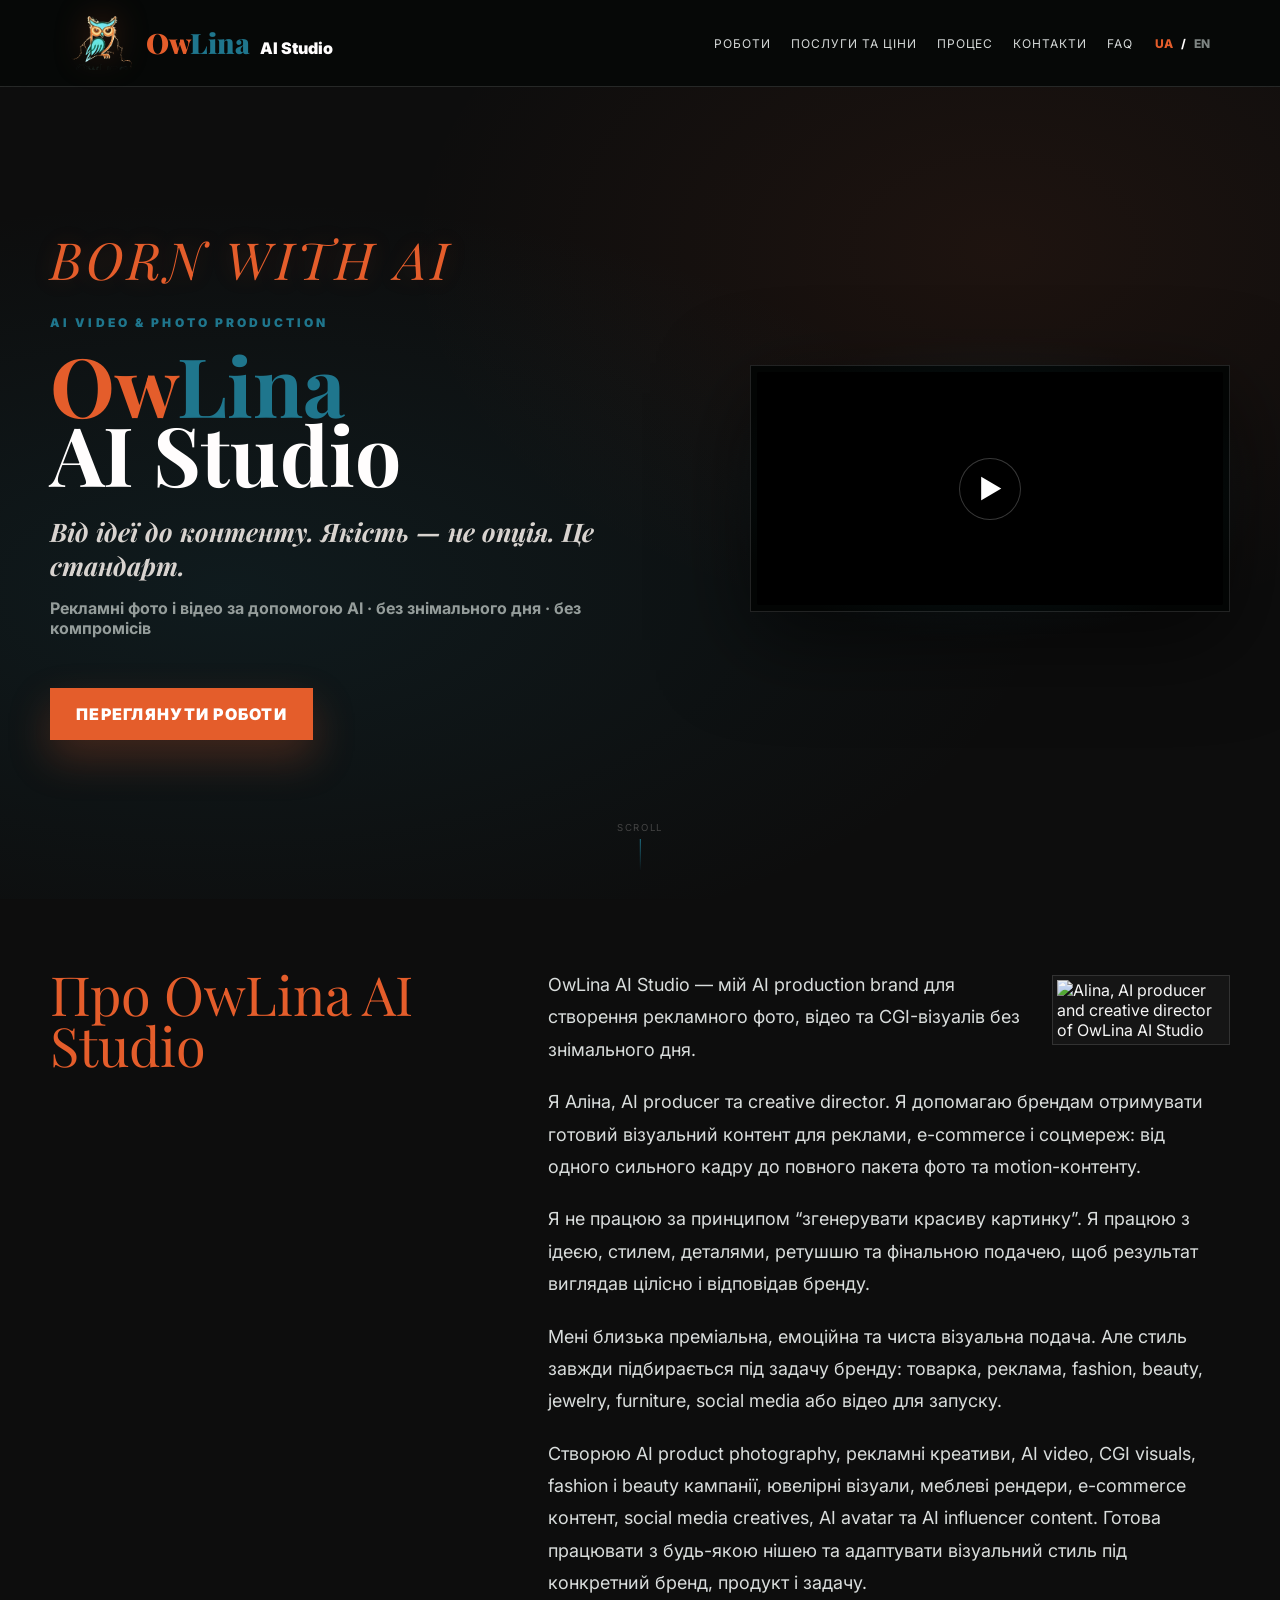
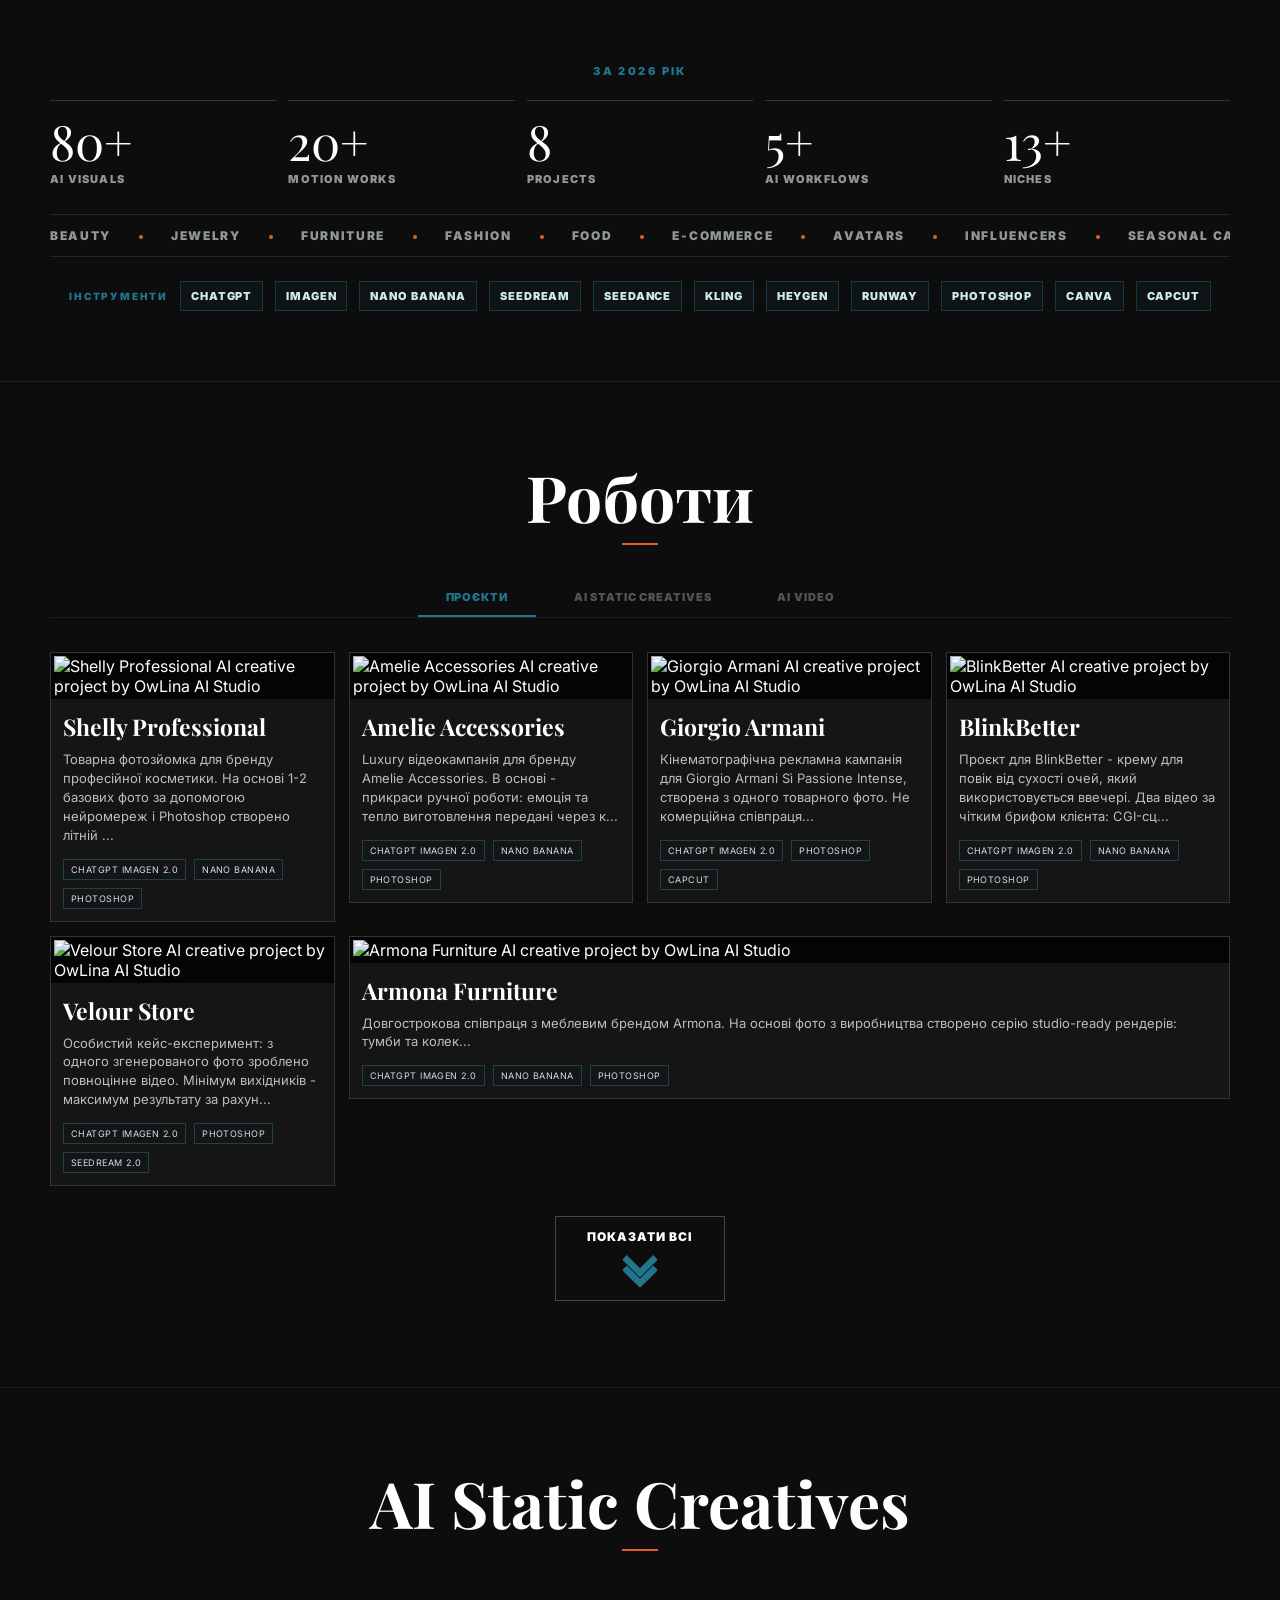
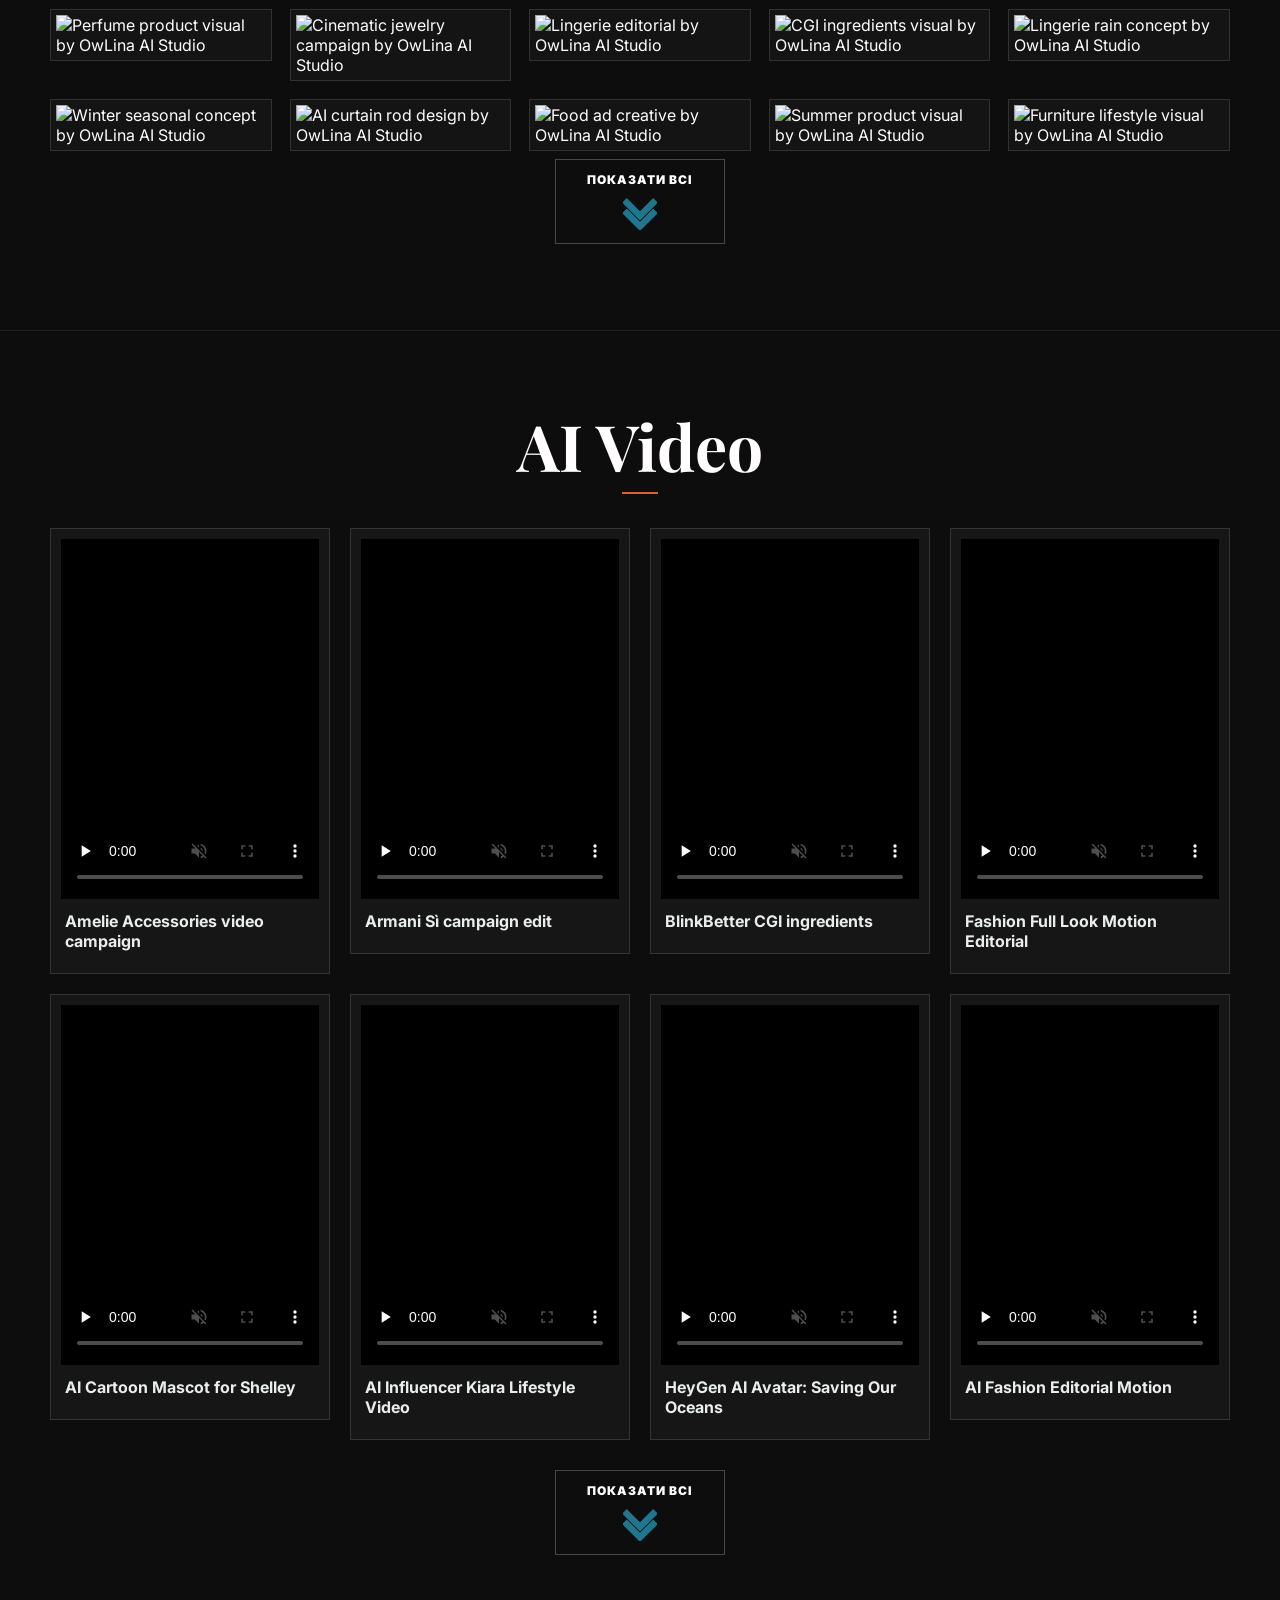
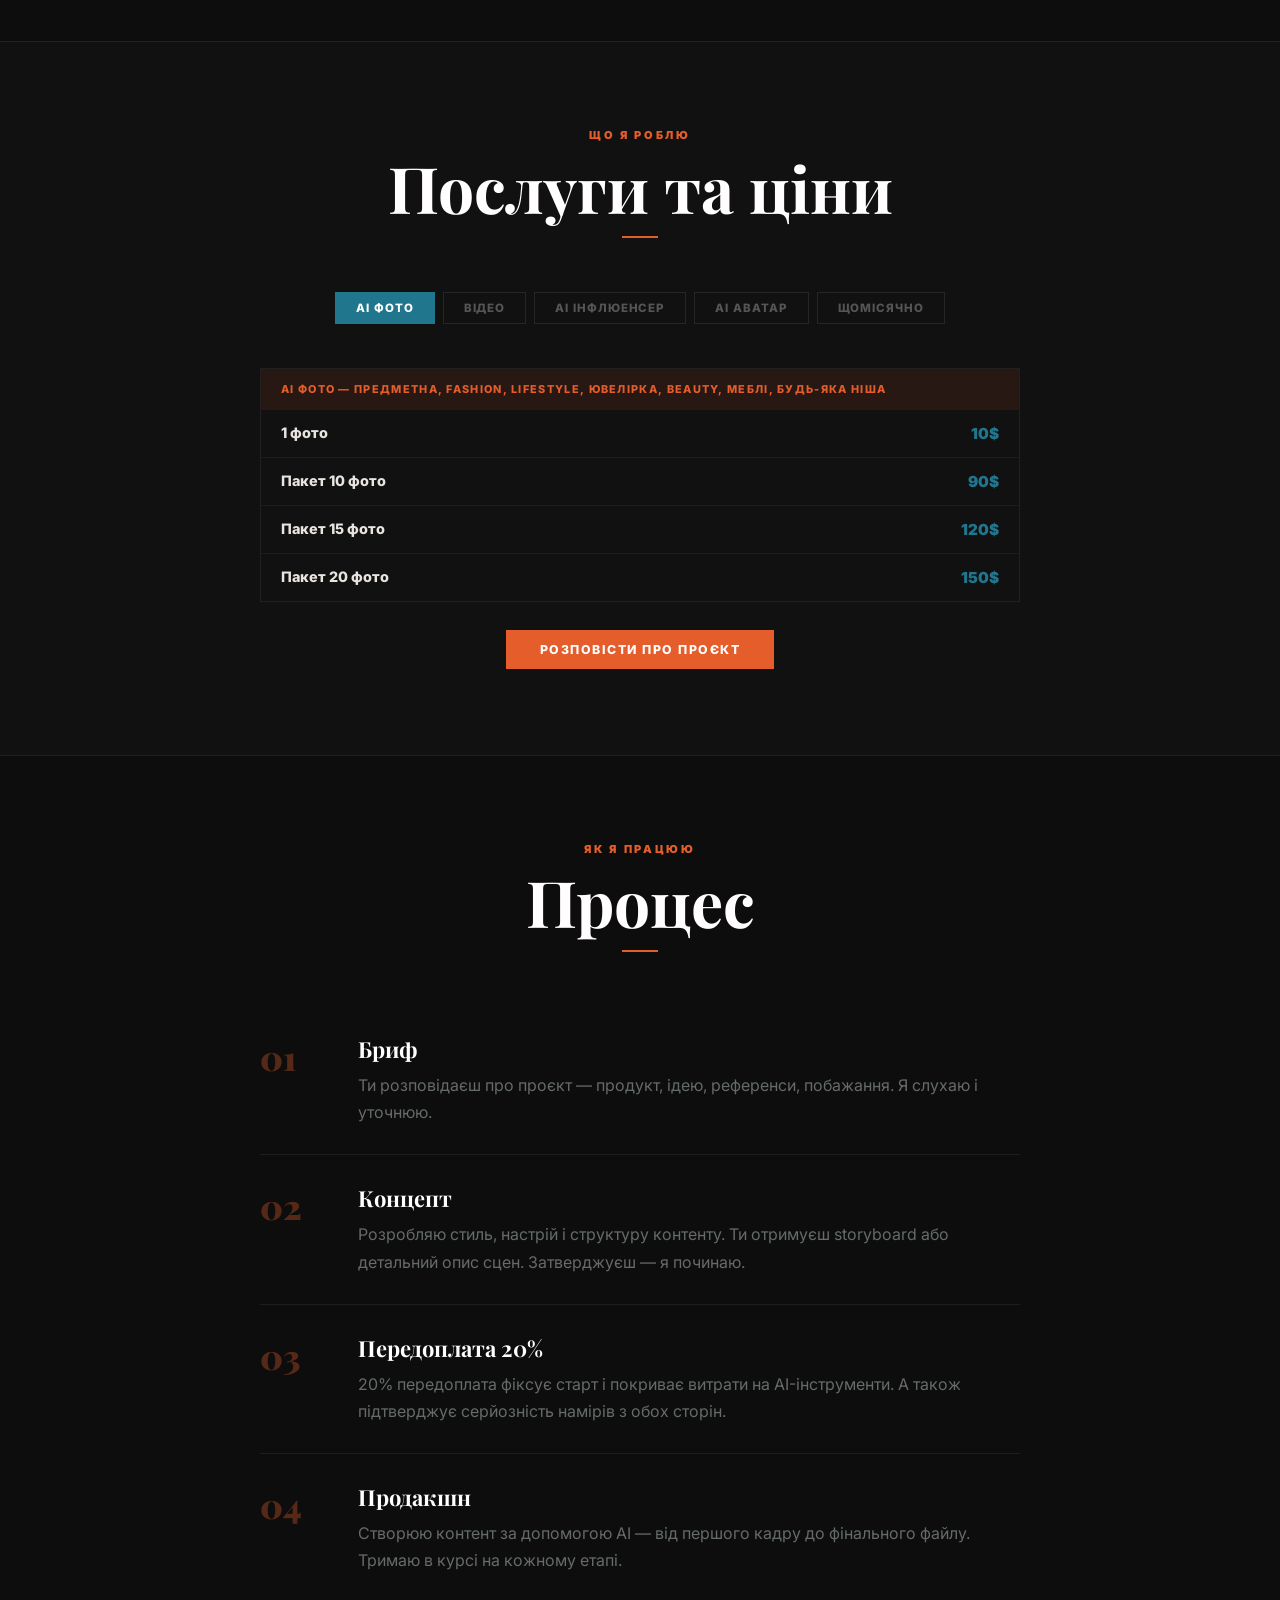
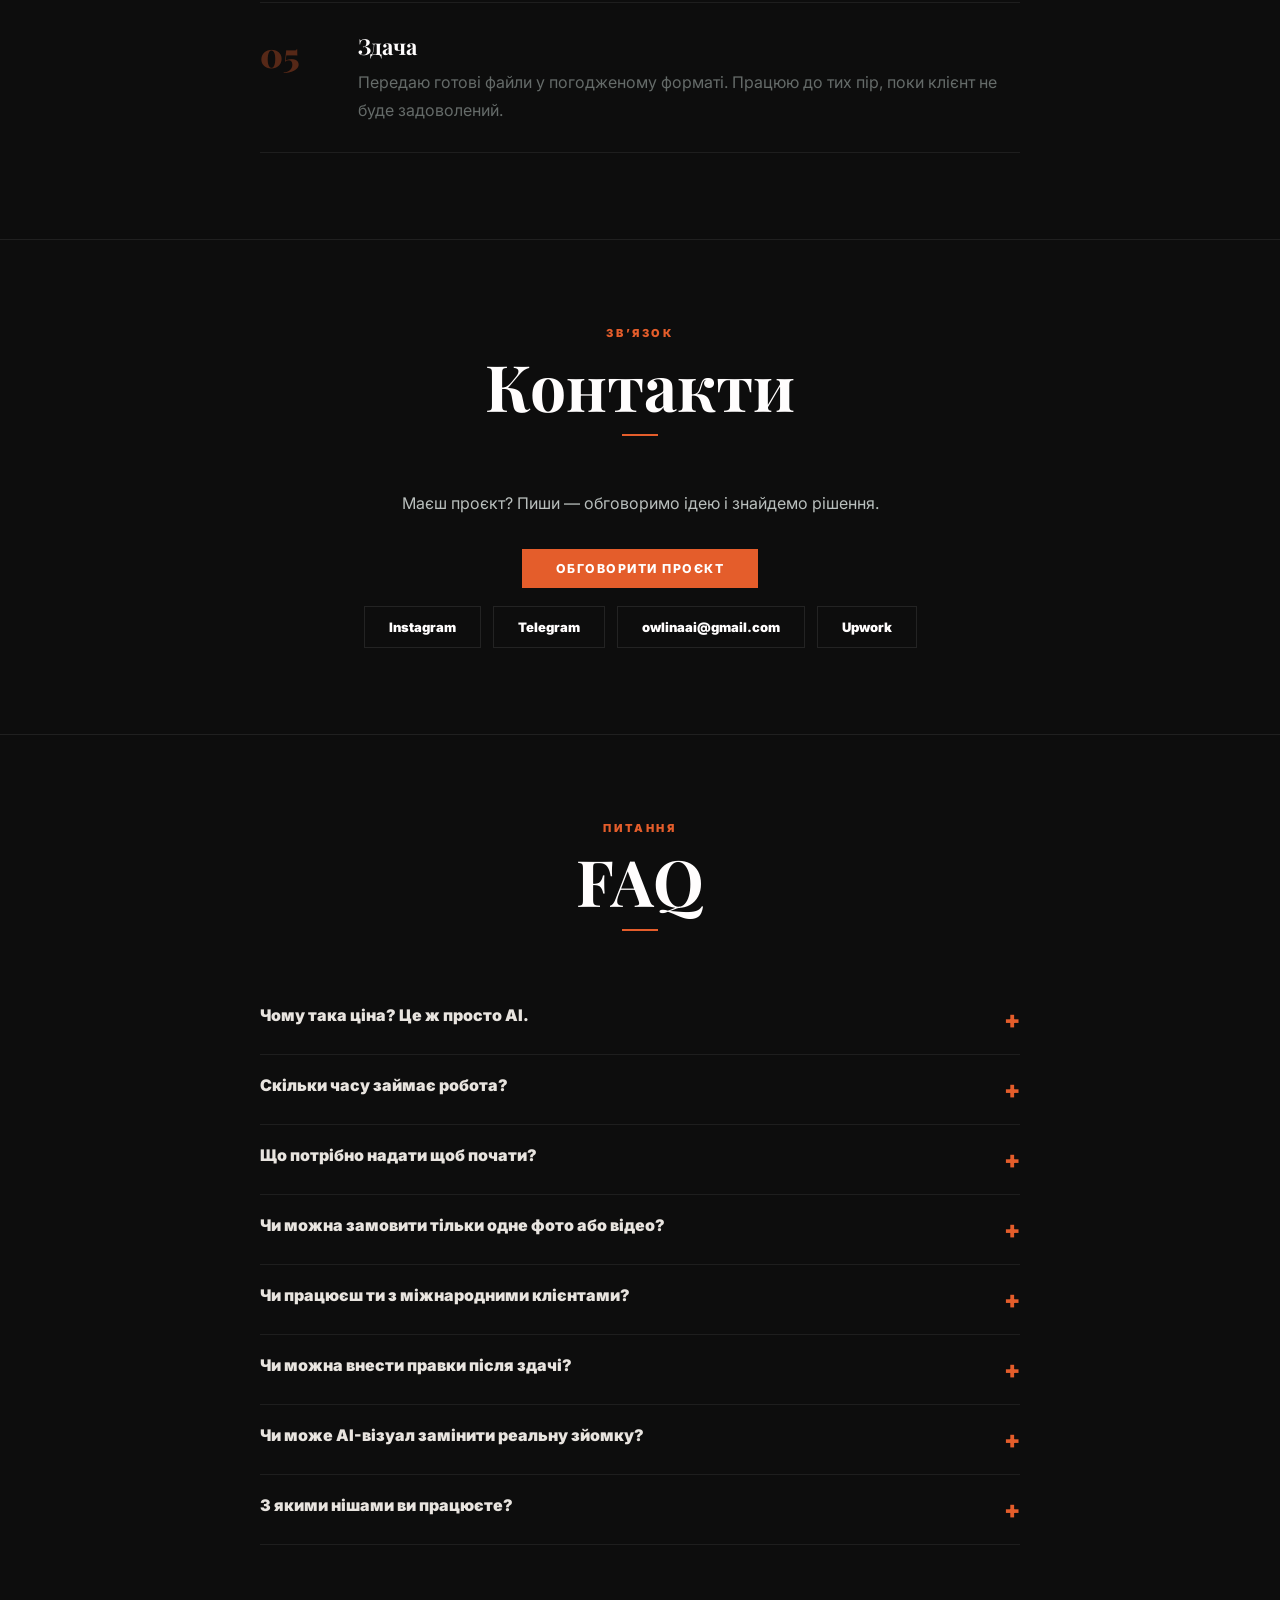
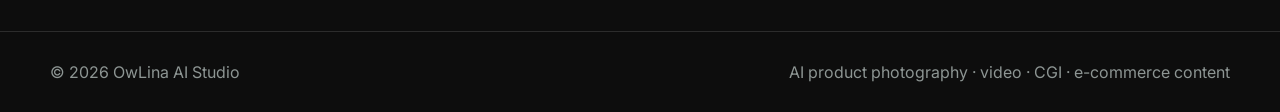
==== commit 7a281715: "Add files via upload" ====
--- a/index.html
+++ b/index.html
@@ -1,3 +1,3 @@
-<!doctype html><html lang="uk"><head><meta charset="utf-8"><meta name="viewport" content="width=device-width,initial-scale=1"><title>OwLina AI Studio | AI production для рекламного фото, відео та CGI</title><meta name="description" content="OwLina AI Studio створює AI product photography, рекламні креативи, AI video, CGI visuals, e-commerce контент, AI avatar та AI influencer content для будь-якої ніші без знімального дня."><meta name="robots" content="index, follow"><link rel="canonical" href="https://owlinaai.com/"><link rel="alternate" hreflang="uk" href="https://owlinaai.com/"><link rel="alternate" hreflang="en" href="https://owlinaai.com/en/"><link rel="alternate" hreflang="x-default" href="https://owlinaai.com/"><meta property="og:type" content="website"><meta property="og:site_name" content="OwLina AI Studio"><meta property="og:title" content="OwLina AI Studio | AI production для рекламного фото, відео та CGI"><meta property="og:description" content="OwLina AI Studio створює AI product photography, рекламні креативи, AI video, CGI visuals, e-commerce контент, AI avatar та AI influencer content для будь-якої ніші без знімального дня."><meta property="og:url" content="https://owlinaai.com/"><meta property="og:image" content="https://res.cloudinary.com/kqaywdm5/image/upload/v1788791978/cf8de4336f30279a1b8bf45229fe2b0e_e92389c7-8864-4d45-8ee6-a38fa2425f3a_xpaeih.png"><meta name="twitter:card" content="summary_large_image"><meta name="twitter:title" content="OwLina AI Studio | AI production для рекламного фото, відео та CGI"><meta name="twitter:description" content="OwLina AI Studio створює AI product photography, рекламні креативи, AI video, CGI visuals, e-commerce контент, AI avatar та AI influencer content для будь-якої ніші без знімального дня."><meta name="twitter:image" content="https://res.cloudinary.com/kqaywdm5/image/upload/v1788791978/cf8de4336f30279a1b8bf45229fe2b0e_e92389c7-8864-4d45-8ee6-a38fa2425f3a_xpaeih.png"><link rel="preconnect" href="https://res.cloudinary.com"><link rel="preconnect" href="https://fonts.googleapis.com"><link rel="preconnect" href="https://fonts.gstatic.com" crossorigin><link href="https://fonts.googleapis.com/css2?family=Inter:wght@400;600;800;900&family=Playfair+Display:ital,wght@0,700;0,900;1,700;1,900&display=swap" rel="stylesheet"><link rel="icon" href="assets/favicon/favicon.ico" sizes="any"><link rel="icon" type="image/png" sizes="32x32" href="assets/favicon/favicon-32.png"><link rel="icon" type="image/png" sizes="192x192" href="assets/favicon/favicon-192.png"><link rel="apple-touch-icon" href="assets/favicon/apple-touch-icon.png"><link rel="stylesheet" href="assets/css/style.css?v=20261110-1"><script type="application/ld+json">{"@context": "https://schema.org", "@type": "ProfessionalService", "@id": "https://owlinaai.com/#studio", "name": "OwLina AI Studio", "url": "https://owlinaai.com/", "description": "OwLina AI Studio створює AI product photography, рекламні креативи, AI video, CGI visuals, e-commerce контент, AI avatar та AI influencer content для будь-якої ніші без знімального дня.", "areaServed": "Worldwide", "founder": {"@type": "Person", "name": "Alina", "jobTitle": "AI producer and creative director"}, "sameAs": ["https://www.instagram.com/owlinaai", "https://t.me/OwLinaAI"], "serviceType": ["AI product photography", "AI video production", "CGI advertising visuals", "e-commerce product content", "social media creatives", "AI avatar content", "AI influencer content"], "knowsAbout": ["AI product photography", "advertising creatives", "AI video", "CGI visuals", "fashion campaigns", "beauty campaigns", "jewelry visuals", "furniture renders", "e-commerce content", "social media content"]}</script>
+<!doctype html><html lang="uk"><head><meta charset="utf-8"><meta name="viewport" content="width=device-width,initial-scale=1"><title>OwLina AI Studio | AI production для рекламного фото, відео та CGI</title><meta name="description" content="OwLina AI Studio створює AI product photography, рекламні креативи, AI video, CGI visuals, e-commerce контент, AI avatar та AI influencer content для будь-якої ніші без знімального дня."><meta name="robots" content="index, follow"><link rel="canonical" href="https://owlinaai.com/"><link rel="alternate" hreflang="uk" href="https://owlinaai.com/"><link rel="alternate" hreflang="en" href="https://owlinaai.com/en/"><link rel="alternate" hreflang="x-default" href="https://owlinaai.com/"><meta property="og:type" content="website"><meta property="og:site_name" content="OwLina AI Studio"><meta property="og:title" content="OwLina AI Studio | AI production для рекламного фото, відео та CGI"><meta property="og:description" content="OwLina AI Studio створює AI product photography, рекламні креативи, AI video, CGI visuals, e-commerce контент, AI avatar та AI influencer content для будь-якої ніші без знімального дня."><meta property="og:url" content="https://owlinaai.com/"><meta property="og:image" content="https://res.cloudinary.com/kqaywdm5/image/upload/v1788791978/cf8de4336f30279a1b8bf45229fe2b0e_e92389c7-8864-4d45-8ee6-a38fa2425f3a_xpaeih.png"><meta name="twitter:card" content="summary_large_image"><meta name="twitter:title" content="OwLina AI Studio | AI production для рекламного фото, відео та CGI"><meta name="twitter:description" content="OwLina AI Studio створює AI product photography, рекламні креативи, AI video, CGI visuals, e-commerce контент, AI avatar та AI influencer content для будь-якої ніші без знімального дня."><meta name="twitter:image" content="https://res.cloudinary.com/kqaywdm5/image/upload/v1788791978/cf8de4336f30279a1b8bf45229fe2b0e_e92389c7-8864-4d45-8ee6-a38fa2425f3a_xpaeih.png"><link rel="preconnect" href="https://res.cloudinary.com"><link rel="preconnect" href="https://fonts.googleapis.com"><link rel="preconnect" href="https://fonts.gstatic.com" crossorigin><link href="https://fonts.googleapis.com/css2?family=Inter:wght@400;600;800;900&family=Playfair+Display:ital,wght@0,700;0,900;1,700;1,900&display=swap" rel="stylesheet"><link rel="icon" href="assets/favicon/favicon.ico" sizes="any"><link rel="icon" type="image/png" sizes="32x32" href="assets/favicon/favicon-32.png"><link rel="icon" type="image/png" sizes="192x192" href="assets/favicon/favicon-192.png"><link rel="apple-touch-icon" href="assets/favicon/apple-touch-icon.png"><link rel="stylesheet" href="assets/css/style.css?v=20261111-1"><script type="application/ld+json">{"@context": "https://schema.org", "@type": "ProfessionalService", "@id": "https://owlinaai.com/#studio", "name": "OwLina AI Studio", "url": "https://owlinaai.com/", "description": "OwLina AI Studio створює AI product photography, рекламні креативи, AI video, CGI visuals, e-commerce контент, AI avatar та AI influencer content для будь-якої ніші без знімального дня.", "areaServed": "Worldwide", "founder": {"@type": "Person", "name": "Alina", "jobTitle": "AI producer and creative director"}, "sameAs": ["https://www.instagram.com/owlinaai", "https://t.me/OwLinaAI"], "serviceType": ["AI product photography", "AI video production", "CGI advertising visuals", "e-commerce product content", "social media creatives", "AI avatar content", "AI influencer content"], "knowsAbout": ["AI product photography", "advertising creatives", "AI video", "CGI visuals", "fashion campaigns", "beauty campaigns", "jewelry visuals", "furniture renders", "e-commerce content", "social media content"]}</script>
 <script type="application/ld+json">{"@context": "https://schema.org", "@type": "WebPage", "@id": "https://owlinaai.com/#webpage", "url": "https://owlinaai.com/", "name": "OwLina AI Studio | AI production для рекламного фото, відео та CGI", "description": "OwLina AI Studio створює AI product photography, рекламні креативи, AI video, CGI visuals, e-commerce контент, AI avatar та AI influencer content для будь-якої ніші без знімального дня.", "inLanguage": "uk", "isPartOf": {"@type": "WebSite", "name": "OwLina AI Studio", "url": "https://owlinaai.com/"}, "about": {"@id": "https://owlinaai.com/#studio"}}</script>
-<script type="application/ld+json">{"@context": "https://schema.org", "@type": "FAQPage", "mainEntity": [{"@type": "Question", "name": "Чому така ціна? Це ж просто AI.", "acceptedAnswer": {"@type": "Answer", "text": "У вартість входить концепція, режисура, генерація, ретуш, монтаж, правки та фінальні файли, готові для реклами, e-commerce і соцмереж."}}, {"@type": "Question", "name": "Скільки часу займає робота?", "acceptedAnswer": {"@type": "Answer", "text": "Термін залежить від обсягу та формату. Невеликі статичні візуали можна зробити швидше, повні відеокампанії потребують більше часу."}}, {"@type": "Question", "name": "Що потрібно надати щоб почати?", "acceptedAnswer": {"@type": "Answer", "text": "Фото продукту, референси, матеріали бренду, бажаний настрій, формати, дедлайн і чітку задачу."}}, {"@type": "Question", "name": "Чи може AI-візуал замінити реальну зйомку?", "acceptedAnswer": {"@type": "Answer", "text": "Для багатьох задач product, e-commerce, реклами та соцмереж - так. Це швидше, гнучкіше і бюджетно ефективніше, якщо є чіткий бриф."}}, {"@type": "Question", "name": "З якими нішами ви працюєте?", "acceptedAnswer": {"@type": "Answer", "text": "Beauty, fashion, jewelry, furniture, food, товарні бренди, e-commerce, соціальні мережі та інші ніші."}}]}</script></head><body><header class="site-header"><div class="nav-wrap"><a class="brand" href="./"><img class="brand-logo" src="assets/logo/owlina-logo-cropped.png" alt="OwLina AI Studio logo"><span class="brand-word"><span class="owl">Ow</span><span class="lina">Lina</span><small>AI Studio</small></span></a><nav class="nav-links"><a href="./#projects">Роботи</a><a href="./#services">Послуги та ціни</a><a href="./#process">Процес</a><a href="./#contacts">Контакти</a><a href="./#faq">FAQ</a></nav><div class="langs"><a class="active" href="./">UA</a><span>/</span><a class="" href="en/">EN</a></div></div></header><main><section class="hero"><div class="hero-inner"><div><div class="kicker">Born with AI</div><p class="eyebrow">AI Video & Photo Production</p><h1><span class="owl">Ow</span><span class="lina">Lina</span><br>AI Studio</h1><p class="tagline">Від ідеї до контенту. Якість — не опція. Це стандарт.</p><p class="subline">Рекламні фото і відео за допомогою AI · без знімального дня · без компромісів</p><a class="cta" href="#projects">Переглянути роботи</a></div><figure class="hero-media hero-showreel"><video src="https://res.cloudinary.com/kqaywdm5/video/upload/q_auto,c_limit,w_980/v1788791117/0830_feh2yw.mp4" poster="https://res.cloudinary.com/kqaywdm5/video/upload/so_1,f_jpg,q_auto,c_limit,w_980/v1788791117/0830_feh2yw.jpg" autoplay muted loop playsinline preload="auto" aria-label="OwLina AI Studio showreel"></video><button class="hero-play" type="button" aria-label="Play showreel">▶</button></figure></div><div class="scroll-ind"><span>Scroll</span><div class="scroll-line"></div></div></section><section id="about" class="section"><div class="section-inner about-grid"><div class="about-mark">Про OwLina AI Studio</div><div class="about-text"><figure class="about-portrait"><img loading="lazy" decoding="async" src="https://res.cloudinary.com/kqaywdm5/image/upload/v1783177187/my_photo_curdfj.jpg" alt="Alina, AI producer and creative director of OwLina AI Studio"></figure><p>OwLina AI Studio — мій AI production brand для створення рекламного фото, відео та CGI-візуалів без знімального дня.</p><p>Я Аліна, AI producer та creative director. Я допомагаю брендам отримувати готовий візуальний контент для реклами, e-commerce і соцмереж: від одного сильного кадру до повного пакета фото та motion-контенту.</p><p>Я не працюю за принципом “згенерувати красиву картинку”. Я працюю з ідеєю, стилем, деталями, ретушшю та фінальною подачею, щоб результат виглядав цілісно і відповідав бренду.</p><p>Мені близька преміальна, емоційна та чиста візуальна подача. Але стиль завжди підбирається під задачу бренду: товарка, реклама, fashion, beauty, jewelry, furniture, social media або відео для запуску.</p><p>Створюю AI product photography, рекламні креативи, AI video, CGI visuals, fashion і beauty кампанії, ювелірні візуали, меблеві рендери, e-commerce контент, social media creatives, AI avatar та AI influencer content. Готова працювати з будь-якою нішею та адаптувати візуальний стиль під конкретний бренд, продукт і задачу.</p></div></div></section><section class="trust-strip"><div class="trust-title">&#1047;&#1072; 2026 &#1088;&#1110;&#1082;</div><div class="trust-grid"><div class="trust-item"><div class="trust-num">80+</div><div class="trust-label">AI visuals</div></div><div class="trust-item"><div class="trust-num">20+</div><div class="trust-label">motion works</div></div><div class="trust-item"><div class="trust-num">8</div><div class="trust-label">projects</div></div><div class="trust-item"><div class="trust-num">5+</div><div class="trust-label">AI workflows</div></div><div class="trust-item"><div class="trust-num">13+</div><div class="trust-label">niches</div></div></div><div class="niche-marquee" aria-label="Portfolio niches"><div class="niche-track"><span>beauty</span> <span>jewelry</span> <span>furniture</span> <span>fashion</span> <span>food</span> <span>e-commerce</span> <span>avatars</span> <span>influencers</span> <span>seasonal campaigns</span> <span>cartoon</span> <span>memory video concepts</span> <span>social media creatives</span> <span>CGI</span> <span>beauty</span> <span>jewelry</span> <span>furniture</span> <span>fashion</span> <span>food</span> <span>e-commerce</span> <span>avatars</span> <span>influencers</span> <span>seasonal campaigns</span> <span>cartoon</span> <span>memory video concepts</span> <span>social media creatives</span> <span>CGI</span></div></div><div class="tool-stack"><span class="tool-stack-label">&#1030;&#1085;&#1089;&#1090;&#1088;&#1091;&#1084;&#1077;&#1085;&#1090;&#1080;</span><span class="tool-chip">ChatGPT</span> <span class="tool-chip">Imagen</span> <span class="tool-chip">Nano Banana</span> <span class="tool-chip">Seedream</span> <span class="tool-chip">Seedance</span> <span class="tool-chip">Kling</span> <span class="tool-chip">HeyGen</span> <span class="tool-chip">Runway</span> <span class="tool-chip">Photoshop</span> <span class="tool-chip">Canva</span> <span class="tool-chip">CapCut</span></div></section><section id="projects" class="section"><div class="section-inner"><div class="center-head"><h2>Роботи</h2></div><nav class="work-tabs" aria-label="Portfolio sections"><a href="#projects">Проєкти</a><a href="#static">AI Static Creatives</a><a href="#motion">AI Video</a></nav><div id="featured-projects" class="projects-grid"></div><div class="button-row"><a class="ghost-btn" href="projects.html">Показати всі</a></div></div></section><section id="static" class="section"><div class="section-inner"><div class="center-head"><h2>AI Static Creatives</h2></div><div id="static-filters" class="static-filters"></div><div id="static-gallery" class="masonry"></div><div class="static-actions"><button class="ghost-btn" data-show-static>Показати всі</button></div></div></section><section id="motion" class="section"><div class="section-inner"><div class="center-head"><h2>AI Video</h2></div><div id="motion-grid" class="video-grid"></div><div class="button-row"><a class="ghost-btn" href="videos.html">Показати всі</a></div></div></section><section id="services" class="section services-section"><div class="section-inner"><div class="old-section-title"><div class="sup">що я роблю</div><h2>Послуги та ціни</h2></div><div class="stabs"><button class="stab active" data-p="ph">AI Фото</button><button class="stab " data-p="vi">Відео</button><button class="stab " data-p="inf">AI Інфлюенсер</button><button class="stab " data-p="av">AI Аватар</button><button class="stab " data-p="mo">Щомісячно</button></div><div class="spanel active" id="p-ph"><div class="ptable"><div class="pth">AI Фото — предметна, fashion, lifestyle, ювелірка, beauty, меблі, будь-яка ніша</div><div class="ptr"><div><div class="ptl">1 фото</div></div><div class="ptp">10$</div></div><div class="ptr"><div><div class="ptl">Пакет 10 фото</div></div><div class="ptp">90$</div></div><div class="ptr"><div><div class="ptl">Пакет 15 фото</div></div><div class="ptp">120$</div></div><div class="ptr"><div><div class="ptl">Пакет 20 фото</div></div><div class="ptp">150$</div></div></div><div class="scta"><a class="disc" href="https://t.me/OwLinaAI" target="_blank" rel="noopener">Розповісти про проєкт</a></div></div><div class="spanel" id="p-vi"><div class="vtable"><div class="vtr"><div class="vtc h"></div><div class="vtc h">1 відео</div><div class="vtc h">Пакет 3</div><div class="vtc h">Пакет 5</div></div><div class="vtr"><div class="vtc d">10 сек</div><div class="vtc p">від 100$</div><div class="vtc p">від 250$</div><div class="vtc p">від 420$</div></div><div class="vtr"><div class="vtc d">15 сек</div><div class="vtc p">від 140$</div><div class="vtc p">від 350$</div><div class="vtc p">від 580$</div></div><div class="vtr"><div class="vtc d">30 сек</div><div class="vtc p">від 250$</div><div class="vtc p">від 620$</div><div class="vtc p">від 1050$</div></div></div><p class="pnote">Реклама бренду / товару / послуги · контент у стилі інфлюенсера · CGI. Довші або складніші відео — вартість обговорюється індивідуально.</p><div class="scta"><a class="disc" href="https://t.me/OwLinaAI" target="_blank" rel="noopener">Розповісти про проєкт</a></div></div><div class="spanel" id="p-inf"><div class="ptable"><div class="pth">AI Інфлюенсер — UGC-style та lifestyle контент · створення персонажа + регулярний контент</div><div class="ptr"><div><div class="ptl">Starter</div><div class="pts">Візуалізація персонажа на основі вашого опису · 5 референсних зображень · 1 відео</div><div class="pta">Картка персонажа <em>+20$</em><br>Style guide <em>+30$</em><br>Концепт персонажа з нуля <em>+50$</em></div></div><div class="ptp">200$</div></div><div class="ptr"><div><div class="ptl">Full Character</div><div class="pts">10 референсних зображень · 3 відео</div><div class="pta">Картка персонажа включена безкоштовно<br>Style guide <em>+20$</em></div></div><div class="ptp">320$</div></div><div class="ptr"><div><div class="ptl">Premium Character</div><div class="pts">15 референсних зображень · 5 відео</div><div class="pta">Картка персонажа та style guide включені безкоштовно</div></div><div class="ptp">550$</div></div></div><div class="scta"><a class="disc" href="https://t.me/OwLinaAI" target="_blank" rel="noopener">Розповісти про проєкт</a></div></div><div class="spanel" id="p-av"><div class="ptable"><div class="pth">AI Аватар з голосом (talking head)</div><div class="ptr"><div><div class="ptl">Basic Avatar</div><div class="pts">1 відео до 30 сек · AI-аватар з фото · синтез голосу</div></div><div class="ptp">100$</div></div><div class="ptr"><div><div class="ptl">Content Pack</div><div class="pts">3 відео до 30 сек кожне · AI-аватар з фото · синтез голосу</div></div><div class="ptp">250$</div></div></div><div class="scta"><a class="disc" href="https://t.me/OwLinaAI" target="_blank" rel="noopener">Розповісти про проєкт</a></div></div><div class="spanel" id="p-mo"><div class="ptable"><div class="pth">Щомісячний контент — регулярний AI-контент для вашого бренду або AI-інфлюенсера</div><div class="ptr"><div><div class="ptl">Basic</div><div class="pts">10 фото + 2 відео</div></div><div class="ptp">230$/міс</div></div><div class="ptr"><div><div class="ptl">Standard</div><div class="pts">15 фото + 4 відео + 1 ролик з переносом руху/танцю</div></div><div class="ptp">450$/міс</div></div><div class="ptr"><div><div class="ptl">Full</div><div class="pts">30 фото + 6 відео + 2 ролики з переносом руху/танцю</div></div><div class="ptp">800$/міс</div></div></div><div class="scta"><a class="disc" href="https://t.me/OwLinaAI" target="_blank" rel="noopener">Розповісти про проєкт</a></div></div></div></section><section id="process" class="section"><div class="section-inner"><div class="old-section-title"><div class="sup">як я працюю</div><h2>Процес</h2></div><div class="process-list"><div class="process-step"><div class="process-num">01</div><div><h3>Бриф</h3><p>Ти розповідаєш про проєкт — продукт, ідею, референси, побажання. Я слухаю і уточнюю.</p></div></div><div class="process-step"><div class="process-num">02</div><div><h3>Концепт</h3><p>Розробляю стиль, настрій і структуру контенту. Ти отримуєш storyboard або детальний опис сцен. Затверджуєш — я починаю.</p></div></div><div class="process-step"><div class="process-num">03</div><div><h3>Передоплата 20%</h3><p>20% передоплата фіксує старт і покриває витрати на AI-інструменти. А також підтверджує серйозність намірів з обох сторін.</p></div></div><div class="process-step"><div class="process-num">04</div><div><h3>Продакшн</h3><p>Створюю контент за допомогою AI — від першого кадру до фінального файлу. Тримаю в курсі на кожному етапі.</p></div></div><div class="process-step"><div class="process-num">05</div><div><h3>Здача</h3><p>Передаю готові файли у погодженому форматі. Працюю до тих пір, поки клієнт не буде задоволений.</p></div></div></div></div></section><section id="contacts" class="section"><div class="section-inner"><div class="old-section-title"><div class="sup">зв’язок</div><h2>Контакти</h2></div><p class="section-note" style="margin:0 auto 32px;text-align:center">Маєш проєкт? Пиши — обговоримо ідею і знайдемо рішення.</p><div class="contact-primary"><button type="button" class="disc" data-open-brief>Обговорити проєкт</button></div><div class="contact-links"><a href="https://www.instagram.com/owlinaai">Instagram</a><a href="https://t.me/OwLinaAI">Telegram</a><a href="mailto:owlinaai@gmail.com">owlinaai@gmail.com</a><a href="https://www.upwork.com/">Upwork</a></div></div></section><section id="faq" class="section"><div class="section-inner"><div class="old-section-title"><div class="sup">питання</div><h2>FAQ</h2></div><div class="faq-list"><div class="faq-item"><button class="faq-q" type="button"><span>Чому така ціна? Це ж просто AI.</span><span>+</span></button><div class="faq-a">У вартість входить концепція, режисура, генерація, ретуш, монтаж, правки та фінальні файли, готові для реклами, e-commerce і соцмереж.</div></div><div class="faq-item"><button class="faq-q" type="button"><span>Скільки часу займає робота?</span><span>+</span></button><div class="faq-a">Термін залежить від обсягу та формату. Невеликі статичні візуали можна зробити швидше, повні відеокампанії потребують більше часу.</div></div><div class="faq-item"><button class="faq-q" type="button"><span>Що потрібно надати щоб почати?</span><span>+</span></button><div class="faq-a">Фото продукту, референси, матеріали бренду, бажаний настрій, формати, дедлайн і чітку задачу.</div></div><div class="faq-item"><button class="faq-q" type="button"><span>Чи можна замовити тільки одне фото або відео?</span><span>+</span></button><div class="faq-a">Так. Можна замовити один візуал, невеликий пакет або повну кампанію.</div></div><div class="faq-item"><button class="faq-q" type="button"><span>Чи працюєш ти з міжнародними клієнтами?</span><span>+</span></button><div class="faq-a">Так. OwLina AI Studio працює з українськими та міжнародними брендами.</div></div><div class="faq-item"><button class="faq-q" type="button"><span>Чи можна внести правки після здачі?</span><span>+</span></button><div class="faq-a">Так. Умови правок обговорюються перед стартом проєкту.</div></div><div class="faq-item"><button class="faq-q" type="button"><span>Чи може AI-візуал замінити реальну зйомку?</span><span>+</span></button><div class="faq-a">Для багатьох задач product, e-commerce, реклами та соцмереж - так. Це швидше, гнучкіше і бюджетно ефективніше, якщо є чіткий бриф.</div></div><div class="faq-item"><button class="faq-q" type="button"><span>З якими нішами ви працюєте?</span><span>+</span></button><div class="faq-a">Beauty, fashion, jewelry, furniture, food, товарні бренди, e-commerce, соціальні мережі та інші ніші.</div></div></div></div></section></main><div class="brief-modal" aria-hidden="true"><div class="brief-dialog" role="dialog" aria-modal="true" aria-labelledby="brief-title"><button class="brief-close" type="button" data-close-brief aria-label="Close">×</button><h2 class="brief-title" id="brief-title">Обговорити проєкт</h2><p class="brief-subtitle">Розкажіть про свою ідею, і я зв'яжуся з вами протягом 1 робочого дня.</p><form class="brief-form" data-success="Дякую! Вашу заявку успішно надіслано. Я зв'яжуся з вами протягом 1 робочого дня."><div class="brief-field"><label for="brief-name">Ім'я</label><input id="brief-name" name="name" type="text" placeholder="Ваше ім'я" required></div><div class="brief-field"><label for="brief-contact">Telegram або телефон</label><input id="brief-contact" name="contact" type="text" placeholder="Ваш Telegram або телефон" required></div><div class="brief-field"><label for="brief-need">Що вам потрібно</label><select id="brief-need" name="need" required><option value="" disabled selected>Що вам потрібно</option><option value="AI-фотографія продукту">AI-фотографія продукту</option><option value="AI-відео">AI-відео</option><option value="CGI-візуали">CGI-візуали</option><option value="AI-аватар / інфлюенсер">AI-аватар / інфлюенсер</option><option value="Інше">Інше</option></select></div><div class="brief-field"><label for="brief-project">Розкажіть про свій проєкт</label><textarea id="brief-project" name="project" placeholder="Опишіть свою ідею, продукт або мету." required></textarea></div><div class="brief-field"><label for="brief-budget">Орієнтовний бюджет</label><select id="brief-budget" name="budget"><option value="" selected>Орієнтовний бюджет</option><option value="$0–200">$0–200</option><option value="$200–500">$200–500</option><option value="$500–1000">$500–1000</option><option value="$1000+">$1000+</option><option value="Обговоримо">Обговоримо</option></select></div><button class="brief-submit" type="submit">Почати проєкт</button><p class="brief-status" aria-live="polite"></p></form><div class="brief-success" aria-live="polite"></div></div></div><div class="lightbox"><button class="lb-close" type="button" aria-label="Close" onclick="event.preventDefault();event.stopPropagation();this.closest('.lightbox').classList.remove('open')">×</button><button class="lb-prev" type="button" aria-label="Previous">‹</button><div class="lightbox-viewport"><img id="lb-img" alt=""></div><button class="lb-next" type="button" aria-label="Next">›</button></div><div class="video-modal"><button class="video-modal-close" type="button" aria-label="Close">×</button><video id="video-modal-player" controls playsinline></video></div><footer class="footer"><div class="footer-inner"><span>© 2026 OwLina AI Studio</span><span>AI product photography · video · CGI · e-commerce content</span></div></footer><script src="assets/js/data.js?v=20261110-1"></script><script src="assets/vendor/supabase.js?v=20261110-1"></script><script src="assets/js/supabase-config.js?v=20261110-1"></script><script src="assets/js/app.js?v=20261110-1"></script></body></html>+<script type="application/ld+json">{"@context": "https://schema.org", "@type": "FAQPage", "mainEntity": [{"@type": "Question", "name": "Чому така ціна? Це ж просто AI.", "acceptedAnswer": {"@type": "Answer", "text": "У вартість входить концепція, режисура, генерація, ретуш, монтаж, правки та фінальні файли, готові для реклами, e-commerce і соцмереж."}}, {"@type": "Question", "name": "Скільки часу займає робота?", "acceptedAnswer": {"@type": "Answer", "text": "Термін залежить від обсягу та формату. Невеликі статичні візуали можна зробити швидше, повні відеокампанії потребують більше часу."}}, {"@type": "Question", "name": "Що потрібно надати щоб почати?", "acceptedAnswer": {"@type": "Answer", "text": "Фото продукту, референси, матеріали бренду, бажаний настрій, формати, дедлайн і чітку задачу."}}, {"@type": "Question", "name": "Чи може AI-візуал замінити реальну зйомку?", "acceptedAnswer": {"@type": "Answer", "text": "Для багатьох задач product, e-commerce, реклами та соцмереж - так. Це швидше, гнучкіше і бюджетно ефективніше, якщо є чіткий бриф."}}, {"@type": "Question", "name": "З якими нішами ви працюєте?", "acceptedAnswer": {"@type": "Answer", "text": "Beauty, fashion, jewelry, furniture, food, товарні бренди, e-commerce, соціальні мережі та інші ніші."}}]}</script></head><body><header class="site-header"><div class="nav-wrap"><a class="brand" href="./"><img class="brand-logo" src="assets/logo/owlina-logo-cropped.png" alt="OwLina AI Studio logo"><span class="brand-word"><span class="owl">Ow</span><span class="lina">Lina</span><small>AI Studio</small></span></a><nav class="nav-links"><a href="./#projects">Роботи</a><a href="./#services">Послуги та ціни</a><a href="./#process">Процес</a><a href="./#contacts">Контакти</a><a href="./#faq">FAQ</a></nav><div class="langs"><a class="active" href="./">UA</a><span>/</span><a class="" href="en/">EN</a></div></div></header><main><section class="hero"><div class="hero-inner"><div><div class="kicker">Born with AI</div><p class="eyebrow">AI Video & Photo Production</p><h1><span class="owl">Ow</span><span class="lina">Lina</span><br>AI Studio</h1><p class="tagline">Від ідеї до контенту. Якість — не опція. Це стандарт.</p><p class="subline">Рекламні фото і відео за допомогою AI · без знімального дня · без компромісів</p><a class="cta" href="#projects">Переглянути роботи</a></div><figure class="hero-media hero-showreel"><video src="https://res.cloudinary.com/kqaywdm5/video/upload/q_auto,c_limit,w_980/v1788791117/0830_feh2yw.mp4" poster="https://res.cloudinary.com/kqaywdm5/video/upload/so_1,f_jpg,q_auto,c_limit,w_980/v1788791117/0830_feh2yw.jpg" autoplay muted loop playsinline preload="auto" aria-label="OwLina AI Studio showreel"></video><button class="hero-play" type="button" aria-label="Play showreel">▶</button></figure></div><div class="scroll-ind"><span>Scroll</span><div class="scroll-line"></div></div></section><section id="about" class="section"><div class="section-inner about-grid"><div class="about-mark">Про OwLina AI Studio</div><div class="about-text"><figure class="about-portrait"><img loading="lazy" decoding="async" src="https://res.cloudinary.com/kqaywdm5/image/upload/v1783177187/my_photo_curdfj.jpg" alt="Alina, AI producer and creative director of OwLina AI Studio"></figure><p>OwLina AI Studio — мій AI production brand для створення рекламного фото, відео та CGI-візуалів без знімального дня.</p><p>Я Аліна, AI producer та creative director. Я допомагаю брендам отримувати готовий візуальний контент для реклами, e-commerce і соцмереж: від одного сильного кадру до повного пакета фото та motion-контенту.</p><p>Я не працюю за принципом “згенерувати красиву картинку”. Я працюю з ідеєю, стилем, деталями, ретушшю та фінальною подачею, щоб результат виглядав цілісно і відповідав бренду.</p><p>Мені близька преміальна, емоційна та чиста візуальна подача. Але стиль завжди підбирається під задачу бренду: товарка, реклама, fashion, beauty, jewelry, furniture, social media або відео для запуску.</p><p>Створюю AI product photography, рекламні креативи, AI video, CGI visuals, fashion і beauty кампанії, ювелірні візуали, меблеві рендери, e-commerce контент, social media creatives, AI avatar та AI influencer content. Готова працювати з будь-якою нішею та адаптувати візуальний стиль під конкретний бренд, продукт і задачу.</p></div></div></section><section class="trust-strip"><div class="trust-title">&#1047;&#1072; 2026 &#1088;&#1110;&#1082;</div><div class="trust-grid"><div class="trust-item"><div class="trust-num">80+</div><div class="trust-label">AI visuals</div></div><div class="trust-item"><div class="trust-num">20+</div><div class="trust-label">motion works</div></div><div class="trust-item"><div class="trust-num">8</div><div class="trust-label">projects</div></div><div class="trust-item"><div class="trust-num">5+</div><div class="trust-label">AI workflows</div></div><div class="trust-item"><div class="trust-num">13+</div><div class="trust-label">niches</div></div></div><div class="niche-marquee" aria-label="Portfolio niches"><div class="niche-track"><span>beauty</span> <span>jewelry</span> <span>furniture</span> <span>fashion</span> <span>food</span> <span>e-commerce</span> <span>avatars</span> <span>influencers</span> <span>seasonal campaigns</span> <span>cartoon</span> <span>memory video concepts</span> <span>social media creatives</span> <span>CGI</span> <span>beauty</span> <span>jewelry</span> <span>furniture</span> <span>fashion</span> <span>food</span> <span>e-commerce</span> <span>avatars</span> <span>influencers</span> <span>seasonal campaigns</span> <span>cartoon</span> <span>memory video concepts</span> <span>social media creatives</span> <span>CGI</span></div></div><div class="tool-stack"><span class="tool-stack-label">&#1030;&#1085;&#1089;&#1090;&#1088;&#1091;&#1084;&#1077;&#1085;&#1090;&#1080;</span><span class="tool-chip">ChatGPT</span> <span class="tool-chip">Imagen</span> <span class="tool-chip">Nano Banana</span> <span class="tool-chip">Seedream</span> <span class="tool-chip">Seedance</span> <span class="tool-chip">Kling</span> <span class="tool-chip">HeyGen</span> <span class="tool-chip">Runway</span> <span class="tool-chip">Photoshop</span> <span class="tool-chip">Canva</span> <span class="tool-chip">CapCut</span></div></section><section id="projects" class="section"><div class="section-inner"><div class="center-head"><h2>Роботи</h2></div><nav class="work-tabs" aria-label="Portfolio sections"><a href="#projects">Проєкти</a><a href="#static">AI Static Creatives</a><a href="#motion">AI Video</a></nav><div id="featured-projects" class="projects-grid"></div><div class="button-row"><a class="ghost-btn" href="projects.html">Показати всі</a></div></div></section><section id="static" class="section"><div class="section-inner"><div class="center-head"><h2>AI Static Creatives</h2></div><div id="static-filters" class="static-filters"></div><div id="static-gallery" class="masonry"></div><div class="static-actions"><button class="ghost-btn" data-show-static>Показати всі</button></div></div></section><section id="motion" class="section"><div class="section-inner"><div class="center-head"><h2>AI Video</h2></div><div id="motion-grid" class="video-grid"></div><div class="button-row"><a class="ghost-btn" href="videos.html">Показати всі</a></div></div></section><section id="services" class="section services-section"><div class="section-inner"><div class="old-section-title"><div class="sup">що я роблю</div><h2>Послуги та ціни</h2></div><div class="stabs"><button class="stab active" data-p="ph">AI Фото</button><button class="stab " data-p="vi">Відео</button><button class="stab " data-p="inf">AI Інфлюенсер</button><button class="stab " data-p="av">AI Аватар</button><button class="stab " data-p="mo">Щомісячно</button></div><div class="spanel active" id="p-ph"><div class="ptable"><div class="pth">AI Фото — предметна, fashion, lifestyle, ювелірка, beauty, меблі, будь-яка ніша</div><div class="ptr"><div><div class="ptl">1 фото</div></div><div class="ptp">10$</div></div><div class="ptr"><div><div class="ptl">Пакет 10 фото</div></div><div class="ptp">90$</div></div><div class="ptr"><div><div class="ptl">Пакет 15 фото</div></div><div class="ptp">120$</div></div><div class="ptr"><div><div class="ptl">Пакет 20 фото</div></div><div class="ptp">150$</div></div></div><div class="scta"><a class="disc" href="https://t.me/OwLinaAI" target="_blank" rel="noopener">Розповісти про проєкт</a></div></div><div class="spanel" id="p-vi"><div class="vtable"><div class="vtr"><div class="vtc h"></div><div class="vtc h">1 відео</div><div class="vtc h">Пакет 3</div><div class="vtc h">Пакет 5</div></div><div class="vtr"><div class="vtc d">10 сек</div><div class="vtc p">від 100$</div><div class="vtc p">від 250$</div><div class="vtc p">від 420$</div></div><div class="vtr"><div class="vtc d">15 сек</div><div class="vtc p">від 140$</div><div class="vtc p">від 350$</div><div class="vtc p">від 580$</div></div><div class="vtr"><div class="vtc d">30 сек</div><div class="vtc p">від 250$</div><div class="vtc p">від 620$</div><div class="vtc p">від 1050$</div></div></div><p class="pnote">Реклама бренду / товару / послуги · контент у стилі інфлюенсера · CGI. Довші або складніші відео — вартість обговорюється індивідуально.</p><div class="scta"><a class="disc" href="https://t.me/OwLinaAI" target="_blank" rel="noopener">Розповісти про проєкт</a></div></div><div class="spanel" id="p-inf"><div class="ptable"><div class="pth">AI Інфлюенсер — UGC-style та lifestyle контент · створення персонажа + регулярний контент</div><div class="ptr"><div><div class="ptl">Starter</div><div class="pts">Візуалізація персонажа на основі вашого опису · 5 референсних зображень · 1 відео</div><div class="pta">Картка персонажа <em>+20$</em><br>Style guide <em>+30$</em><br>Концепт персонажа з нуля <em>+50$</em></div></div><div class="ptp">200$</div></div><div class="ptr"><div><div class="ptl">Full Character</div><div class="pts">10 референсних зображень · 3 відео</div><div class="pta">Картка персонажа включена безкоштовно<br>Style guide <em>+20$</em></div></div><div class="ptp">320$</div></div><div class="ptr"><div><div class="ptl">Premium Character</div><div class="pts">15 референсних зображень · 5 відео</div><div class="pta">Картка персонажа та style guide включені безкоштовно</div></div><div class="ptp">550$</div></div></div><div class="scta"><a class="disc" href="https://t.me/OwLinaAI" target="_blank" rel="noopener">Розповісти про проєкт</a></div></div><div class="spanel" id="p-av"><div class="ptable"><div class="pth">AI Аватар з голосом (talking head)</div><div class="ptr"><div><div class="ptl">Basic Avatar</div><div class="pts">1 відео до 30 сек · AI-аватар з фото · синтез голосу</div></div><div class="ptp">100$</div></div><div class="ptr"><div><div class="ptl">Content Pack</div><div class="pts">3 відео до 30 сек кожне · AI-аватар з фото · синтез голосу</div></div><div class="ptp">250$</div></div></div><div class="scta"><a class="disc" href="https://t.me/OwLinaAI" target="_blank" rel="noopener">Розповісти про проєкт</a></div></div><div class="spanel" id="p-mo"><div class="ptable"><div class="pth">Щомісячний контент — регулярний AI-контент для вашого бренду або AI-інфлюенсера</div><div class="ptr"><div><div class="ptl">Basic</div><div class="pts">10 фото + 2 відео</div></div><div class="ptp">230$/міс</div></div><div class="ptr"><div><div class="ptl">Standard</div><div class="pts">15 фото + 4 відео + 1 ролик з переносом руху/танцю</div></div><div class="ptp">450$/міс</div></div><div class="ptr"><div><div class="ptl">Full</div><div class="pts">30 фото + 6 відео + 2 ролики з переносом руху/танцю</div></div><div class="ptp">800$/міс</div></div></div><div class="scta"><a class="disc" href="https://t.me/OwLinaAI" target="_blank" rel="noopener">Розповісти про проєкт</a></div></div></div></section><section id="process" class="section"><div class="section-inner"><div class="old-section-title"><div class="sup">як я працюю</div><h2>Процес</h2></div><div class="process-list"><div class="process-step"><div class="process-num">01</div><div><h3>Бриф</h3><p>Ти розповідаєш про проєкт — продукт, ідею, референси, побажання. Я слухаю і уточнюю.</p></div></div><div class="process-step"><div class="process-num">02</div><div><h3>Концепт</h3><p>Розробляю стиль, настрій і структуру контенту. Ти отримуєш storyboard або детальний опис сцен. Затверджуєш — я починаю.</p></div></div><div class="process-step"><div class="process-num">03</div><div><h3>Передоплата 20%</h3><p>20% передоплата фіксує старт і покриває витрати на AI-інструменти. А також підтверджує серйозність намірів з обох сторін.</p></div></div><div class="process-step"><div class="process-num">04</div><div><h3>Продакшн</h3><p>Створюю контент за допомогою AI — від першого кадру до фінального файлу. Тримаю в курсі на кожному етапі.</p></div></div><div class="process-step"><div class="process-num">05</div><div><h3>Здача</h3><p>Передаю готові файли у погодженому форматі. Працюю до тих пір, поки клієнт не буде задоволений.</p></div></div></div></div></section><section id="contacts" class="section"><div class="section-inner"><div class="old-section-title"><div class="sup">зв’язок</div><h2>Контакти</h2></div><p class="section-note" style="margin:0 auto 32px;text-align:center">Маєш проєкт? Пиши — обговоримо ідею і знайдемо рішення.</p><div class="contact-primary"><button type="button" class="disc" data-open-brief>Обговорити проєкт</button></div><div class="contact-links"><a href="https://www.instagram.com/owlinaai">Instagram</a><a href="https://t.me/OwLinaAI">Telegram</a><a href="mailto:owlinaai@gmail.com">owlinaai@gmail.com</a><a href="https://www.upwork.com/">Upwork</a></div></div></section><section id="faq" class="section"><div class="section-inner"><div class="old-section-title"><div class="sup">питання</div><h2>FAQ</h2></div><div class="faq-list"><div class="faq-item"><button class="faq-q" type="button"><span>Чому така ціна? Це ж просто AI.</span><span>+</span></button><div class="faq-a">У вартість входить концепція, режисура, генерація, ретуш, монтаж, правки та фінальні файли, готові для реклами, e-commerce і соцмереж.</div></div><div class="faq-item"><button class="faq-q" type="button"><span>Скільки часу займає робота?</span><span>+</span></button><div class="faq-a">Термін залежить від обсягу та формату. Невеликі статичні візуали можна зробити швидше, повні відеокампанії потребують більше часу.</div></div><div class="faq-item"><button class="faq-q" type="button"><span>Що потрібно надати щоб почати?</span><span>+</span></button><div class="faq-a">Фото продукту, референси, матеріали бренду, бажаний настрій, формати, дедлайн і чітку задачу.</div></div><div class="faq-item"><button class="faq-q" type="button"><span>Чи можна замовити тільки одне фото або відео?</span><span>+</span></button><div class="faq-a">Так. Можна замовити один візуал, невеликий пакет або повну кампанію.</div></div><div class="faq-item"><button class="faq-q" type="button"><span>Чи працюєш ти з міжнародними клієнтами?</span><span>+</span></button><div class="faq-a">Так. OwLina AI Studio працює з українськими та міжнародними брендами.</div></div><div class="faq-item"><button class="faq-q" type="button"><span>Чи можна внести правки після здачі?</span><span>+</span></button><div class="faq-a">Так. Умови правок обговорюються перед стартом проєкту.</div></div><div class="faq-item"><button class="faq-q" type="button"><span>Чи може AI-візуал замінити реальну зйомку?</span><span>+</span></button><div class="faq-a">Для багатьох задач product, e-commerce, реклами та соцмереж - так. Це швидше, гнучкіше і бюджетно ефективніше, якщо є чіткий бриф.</div></div><div class="faq-item"><button class="faq-q" type="button"><span>З якими нішами ви працюєте?</span><span>+</span></button><div class="faq-a">Beauty, fashion, jewelry, furniture, food, товарні бренди, e-commerce, соціальні мережі та інші ніші.</div></div></div></div></section></main><div class="brief-modal" aria-hidden="true"><div class="brief-dialog" role="dialog" aria-modal="true" aria-labelledby="brief-title"><button class="brief-close" type="button" data-close-brief aria-label="Close">×</button><h2 class="brief-title" id="brief-title">Обговорити проєкт</h2><p class="brief-subtitle">Розкажіть про свою ідею, і я зв'яжуся з вами протягом 1 робочого дня.</p><form class="brief-form" data-success="Дякую! Вашу заявку успішно надіслано. Я зв'яжуся з вами протягом 1 робочого дня."><div class="brief-field"><label for="brief-name">Ім'я</label><input id="brief-name" name="name" type="text" placeholder="Ваше ім'я" required></div><div class="brief-field"><label for="brief-contact">Telegram або телефон</label><input id="brief-contact" name="contact" type="text" placeholder="Ваш Telegram або телефон" required></div><div class="brief-field"><label for="brief-need">Що вам потрібно</label><select id="brief-need" name="need" required><option value="" disabled selected>Що вам потрібно</option><option value="AI-фотографія продукту">AI-фотографія продукту</option><option value="AI-відео">AI-відео</option><option value="CGI-візуали">CGI-візуали</option><option value="AI-аватар / інфлюенсер">AI-аватар / інфлюенсер</option><option value="Інше">Інше</option></select></div><div class="brief-field"><label for="brief-project">Розкажіть про свій проєкт</label><textarea id="brief-project" name="project" placeholder="Опишіть свою ідею, продукт або мету." required></textarea></div><div class="brief-field"><label for="brief-budget">Орієнтовний бюджет</label><select id="brief-budget" name="budget"><option value="" selected>Орієнтовний бюджет</option><option value="$0–200">$0–200</option><option value="$200–500">$200–500</option><option value="$500–1000">$500–1000</option><option value="$1000+">$1000+</option><option value="Обговоримо">Обговоримо</option></select></div><button class="brief-submit" type="submit">Почати проєкт</button><p class="brief-status" aria-live="polite"></p></form><div class="brief-success" aria-live="polite"></div></div></div><div class="lightbox"><button class="lb-close" type="button" aria-label="Close" onclick="event.preventDefault();event.stopPropagation();this.closest('.lightbox').classList.remove('open')">×</button><button class="lb-prev" type="button" aria-label="Previous">‹</button><div class="lightbox-viewport"><img id="lb-img" alt="" draggable="false"></div><button class="lb-next" type="button" aria-label="Next">›</button></div><div class="video-modal"><button class="video-modal-close" type="button" aria-label="Close">×</button><video id="video-modal-player" controls playsinline></video></div><footer class="footer"><div class="footer-inner"><span>© 2026 OwLina AI Studio</span><span>AI product photography · video · CGI · e-commerce content</span></div></footer><script src="assets/js/data.js?v=20261111-1"></script><script src="assets/vendor/supabase.js?v=20261111-1"></script><script src="assets/js/supabase-config.js?v=20261111-1"></script><script src="assets/js/app.js?v=20261111-1"></script></body></html>
--- a/assets/css/style.css
+++ b/assets/css/style.css
@@ -116,3 +116,7 @@
 .lightbox-viewport{position:relative;z-index:1}
 .lightbox button{z-index:6;pointer-events:auto;cursor:pointer;touch-action:manipulation}
 .lb-close{z-index:7}
+.lightbox-viewport{touch-action:none;cursor:default}
+.lightbox-viewport.can-pan{cursor:grab}
+.lightbox-viewport.is-panning{cursor:grabbing}
+.lightbox img{pointer-events:auto;user-select:none;-webkit-user-drag:none;will-change:transform}
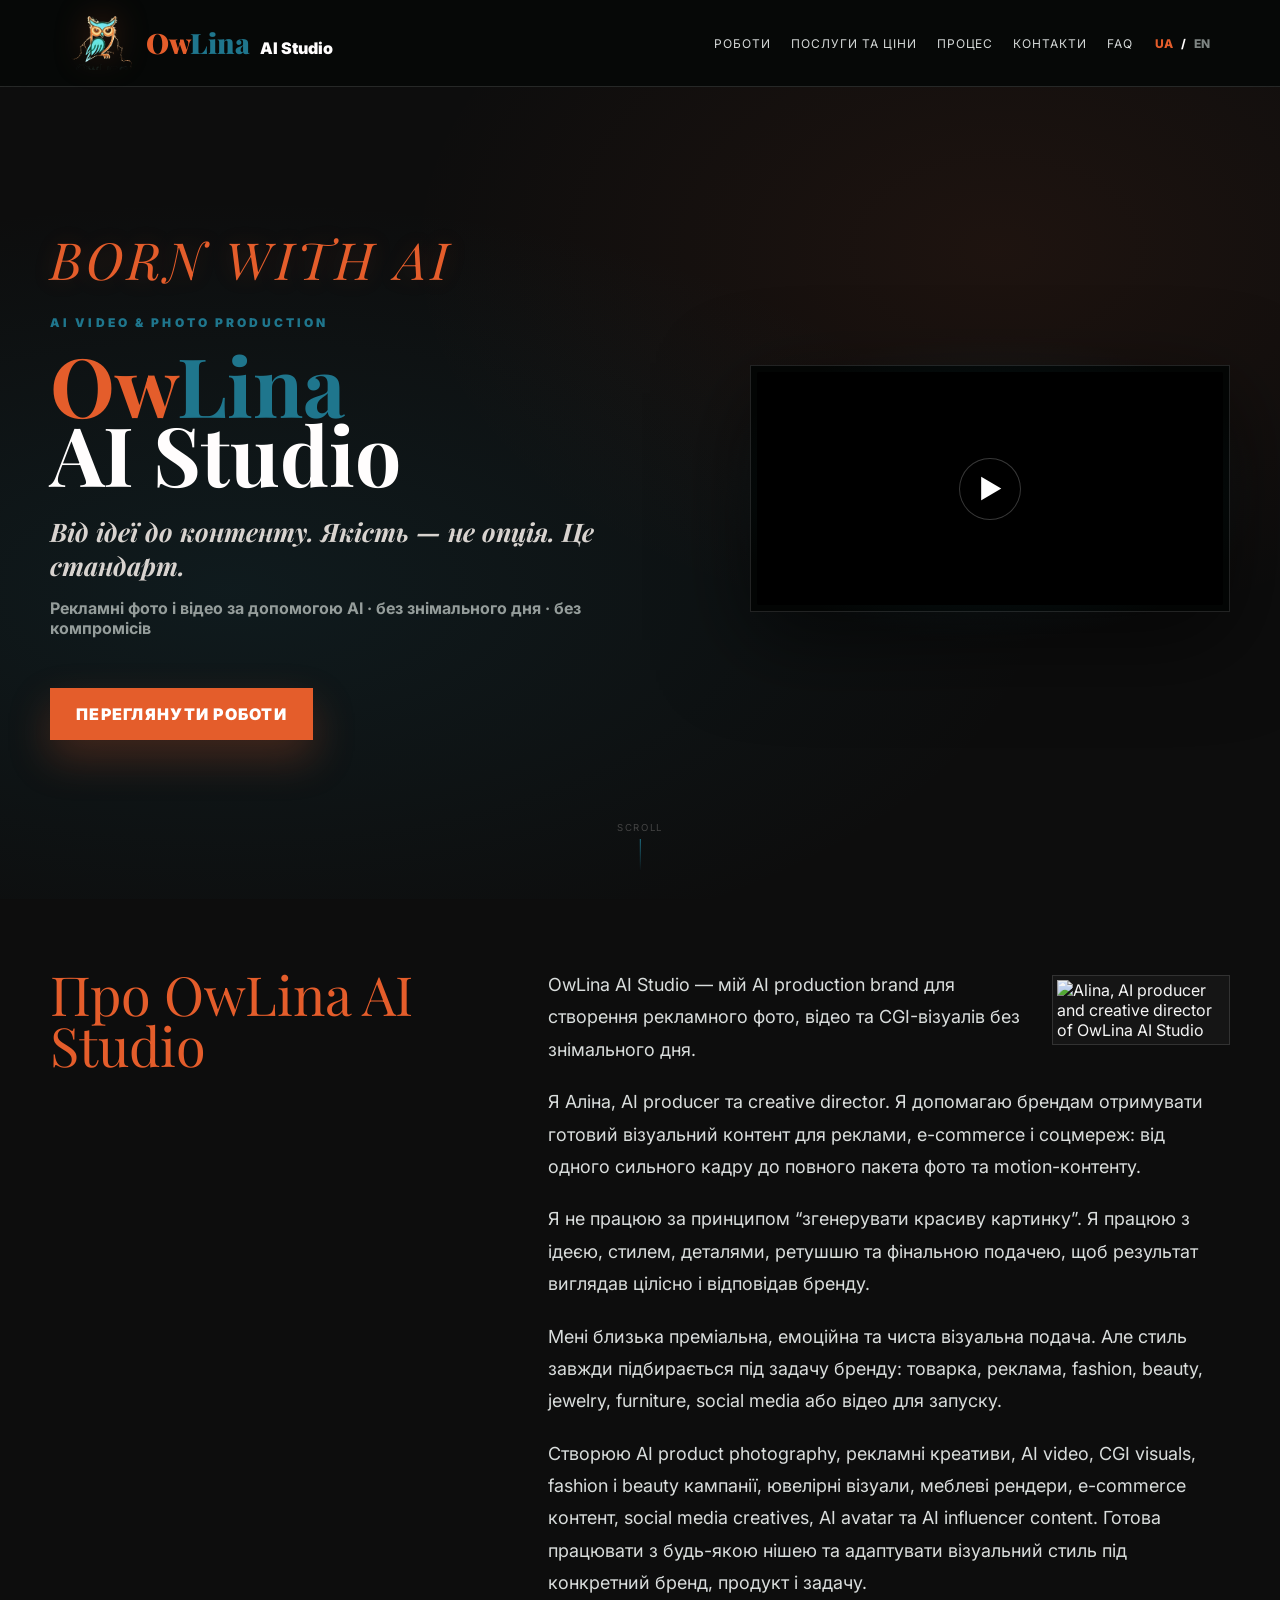
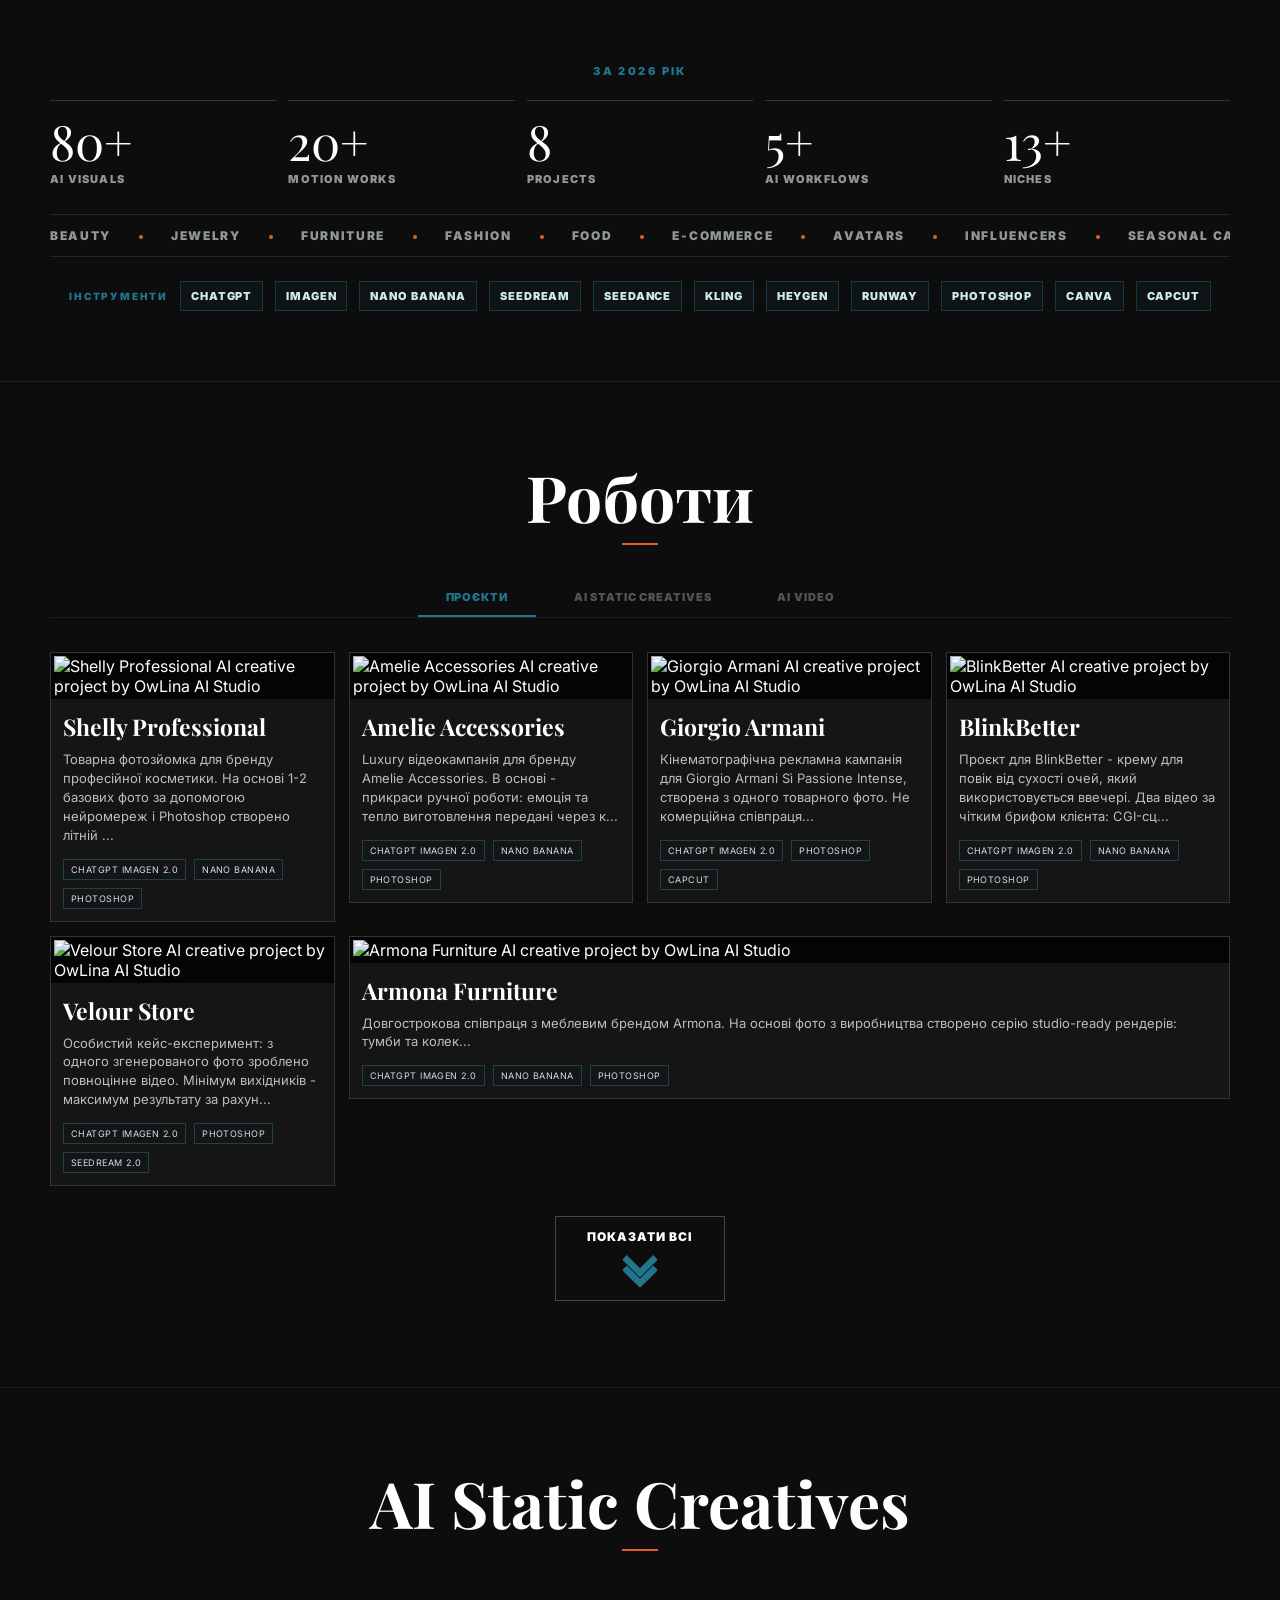
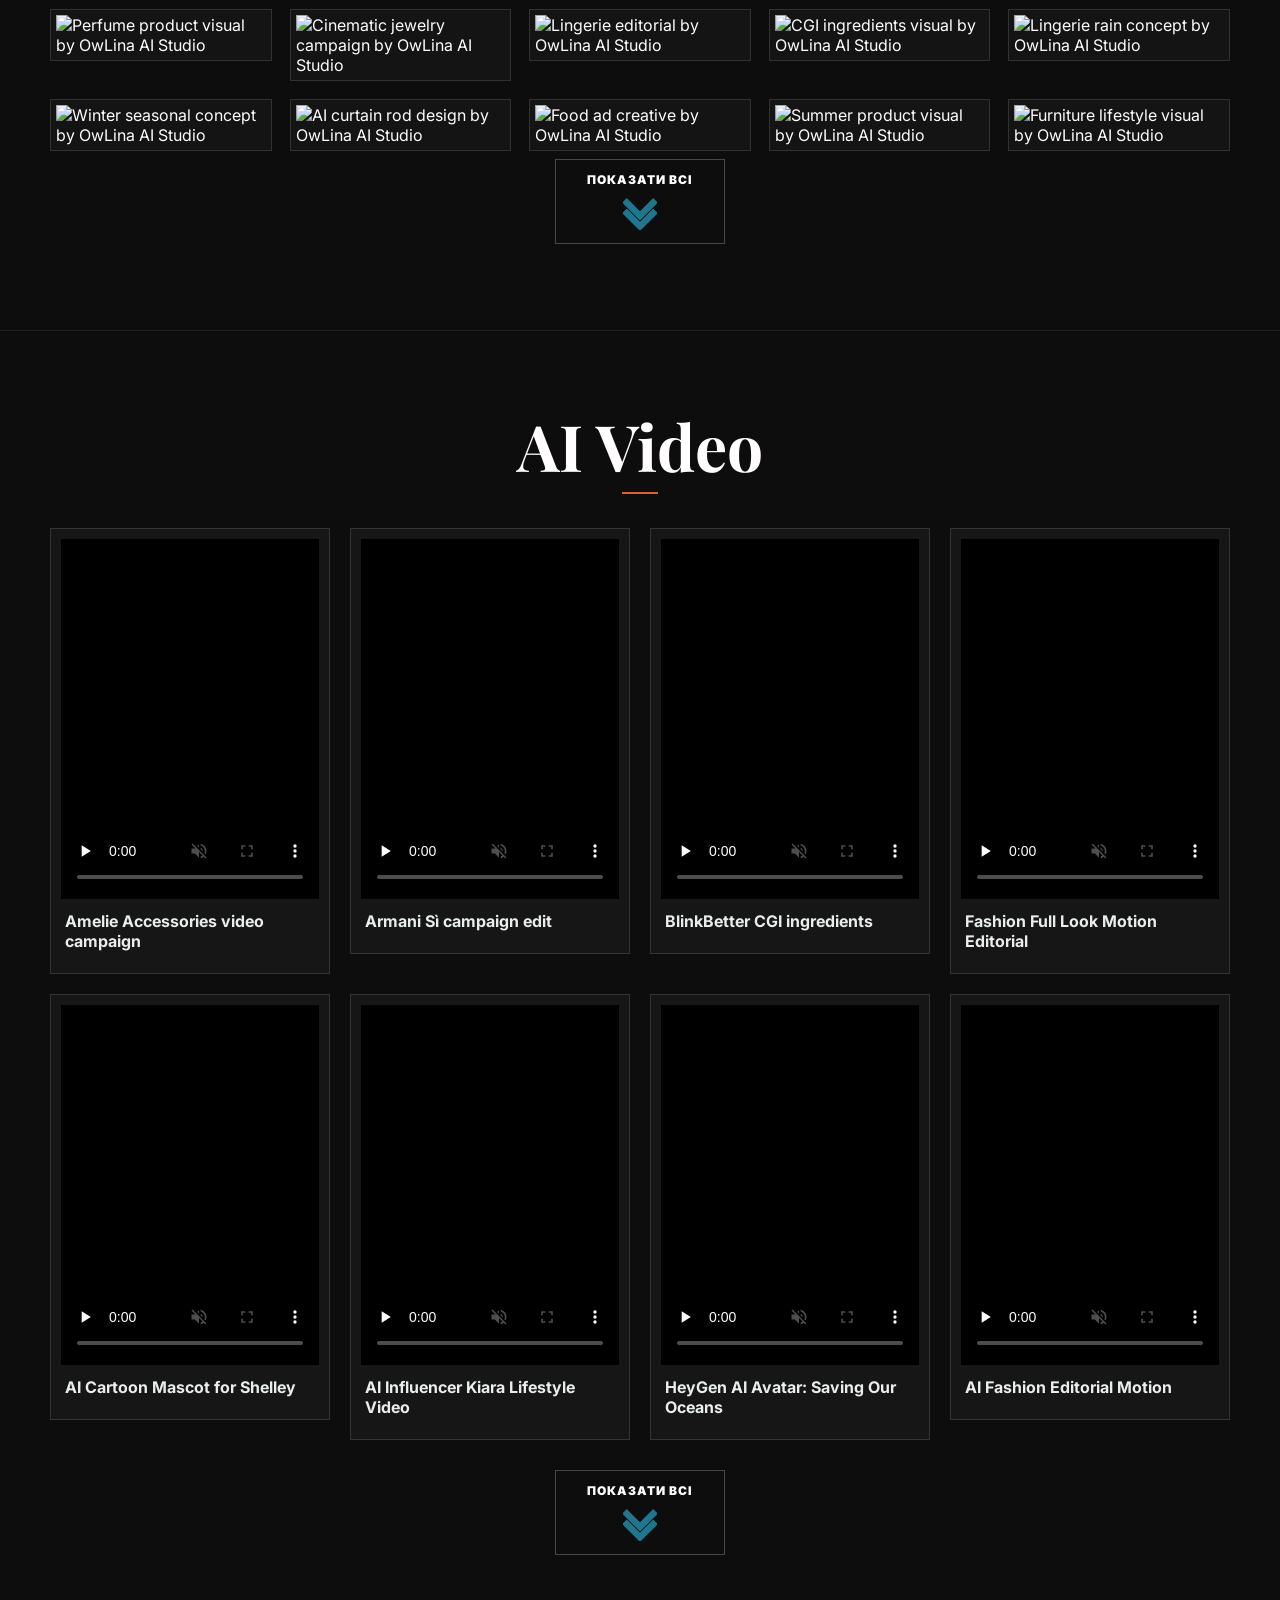
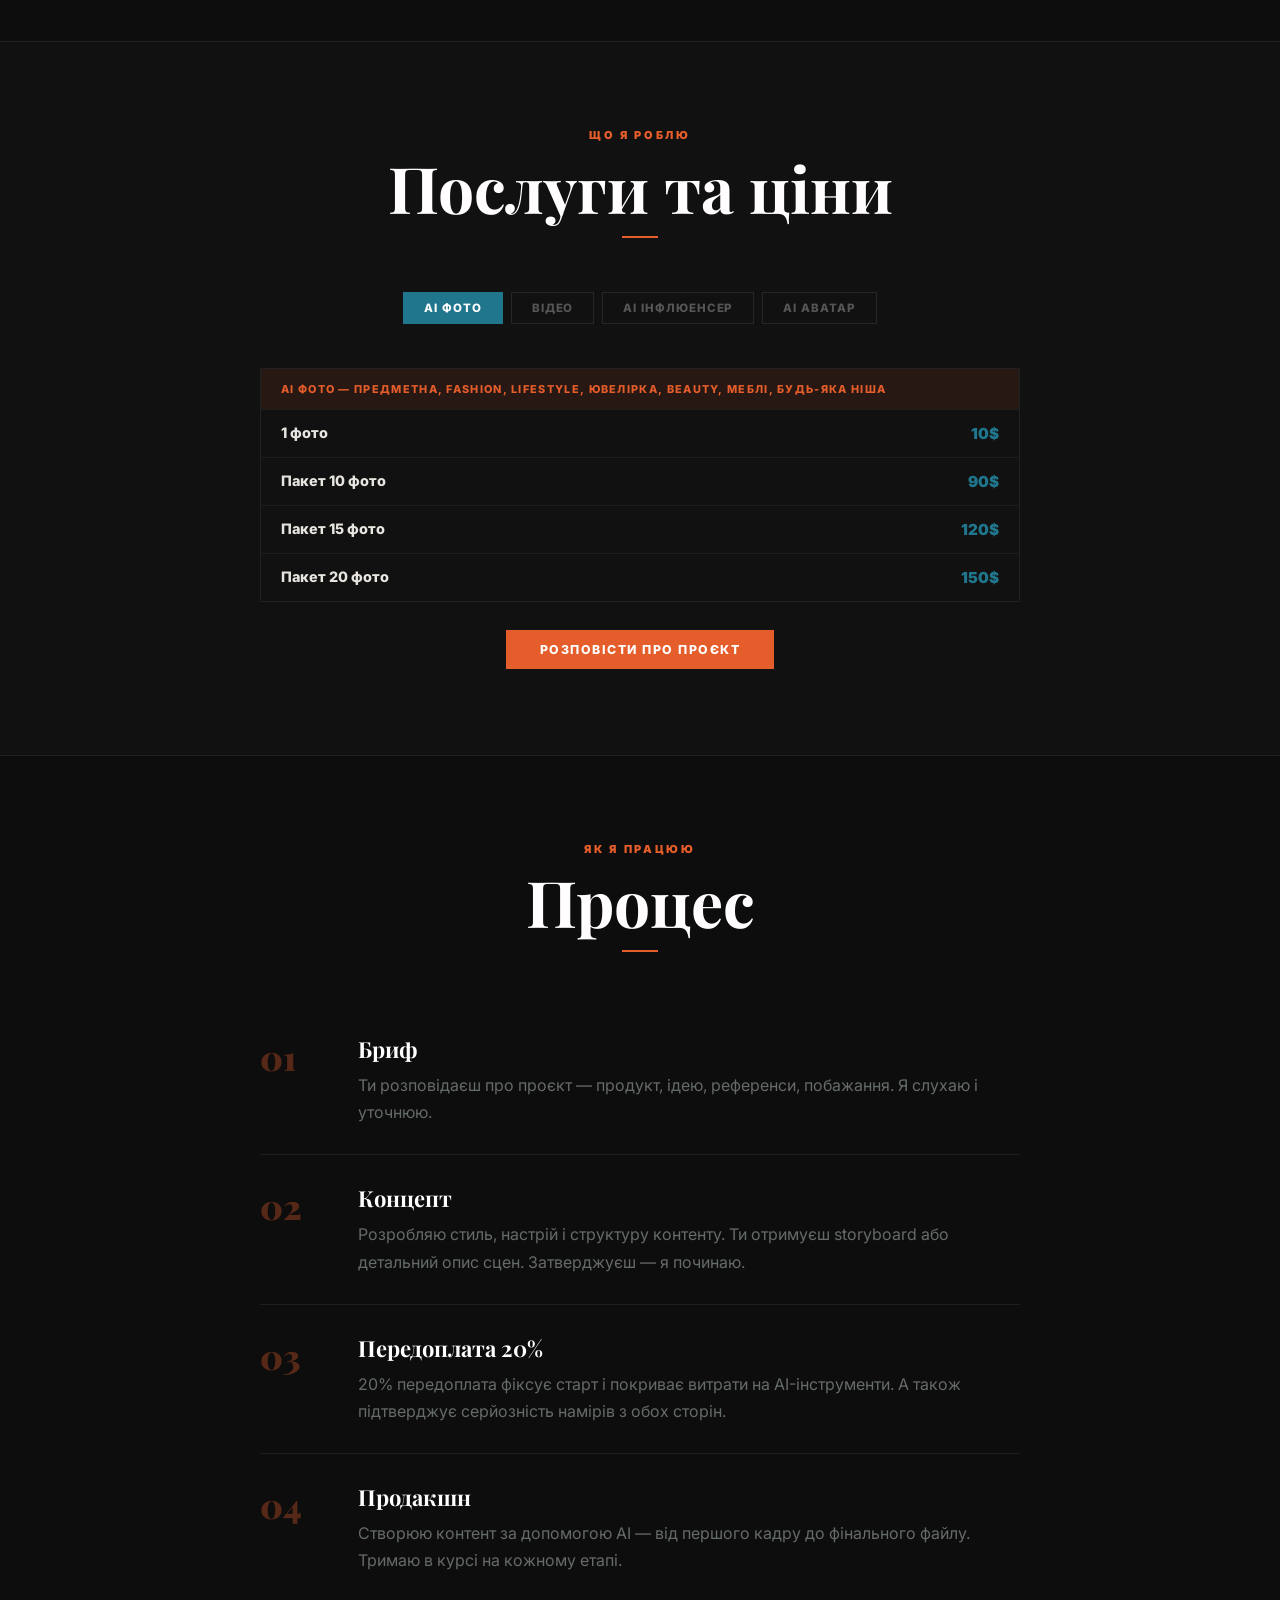
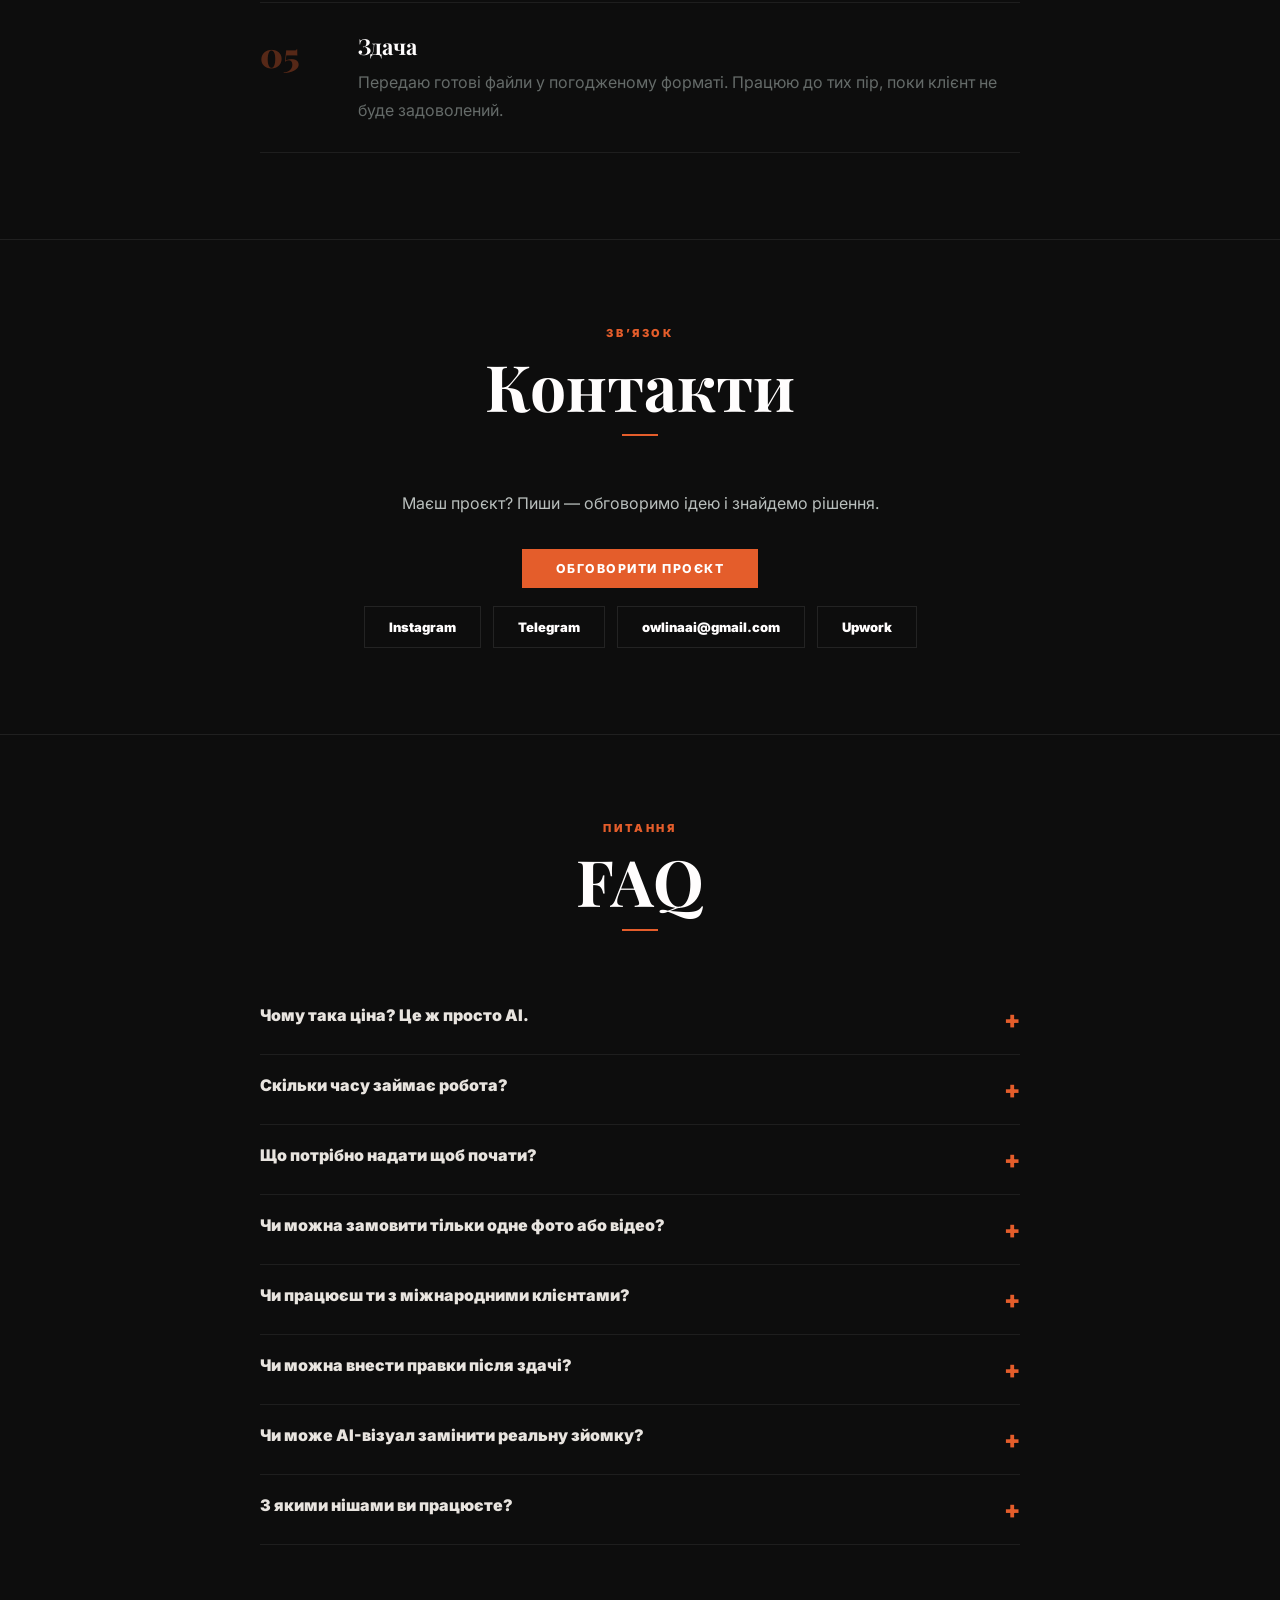
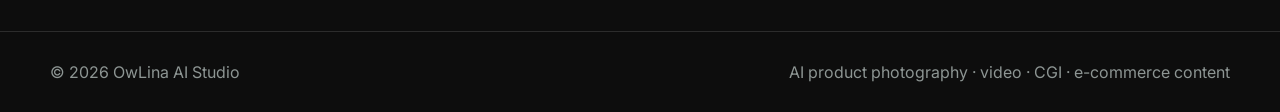
==== commit e708ae95: "Add files via upload" ====
--- a/index.html
+++ b/index.html
@@ -1,3 +1,3 @@
 <!doctype html><html lang="uk"><head><meta charset="utf-8"><meta name="viewport" content="width=device-width,initial-scale=1"><title>OwLina AI Studio | AI production для рекламного фото, відео та CGI</title><meta name="description" content="OwLina AI Studio створює AI product photography, рекламні креативи, AI video, CGI visuals, e-commerce контент, AI avatar та AI influencer content для будь-якої ніші без знімального дня."><meta name="robots" content="index, follow"><link rel="canonical" href="https://owlinaai.com/"><link rel="alternate" hreflang="uk" href="https://owlinaai.com/"><link rel="alternate" hreflang="en" href="https://owlinaai.com/en/"><link rel="alternate" hreflang="x-default" href="https://owlinaai.com/"><meta property="og:type" content="website"><meta property="og:site_name" content="OwLina AI Studio"><meta property="og:title" content="OwLina AI Studio | AI production для рекламного фото, відео та CGI"><meta property="og:description" content="OwLina AI Studio створює AI product photography, рекламні креативи, AI video, CGI visuals, e-commerce контент, AI avatar та AI influencer content для будь-якої ніші без знімального дня."><meta property="og:url" content="https://owlinaai.com/"><meta property="og:image" content="https://res.cloudinary.com/kqaywdm5/image/upload/v1788791978/cf8de4336f30279a1b8bf45229fe2b0e_e92389c7-8864-4d45-8ee6-a38fa2425f3a_xpaeih.png"><meta name="twitter:card" content="summary_large_image"><meta name="twitter:title" content="OwLina AI Studio | AI production для рекламного фото, відео та CGI"><meta name="twitter:description" content="OwLina AI Studio створює AI product photography, рекламні креативи, AI video, CGI visuals, e-commerce контент, AI avatar та AI influencer content для будь-якої ніші без знімального дня."><meta name="twitter:image" content="https://res.cloudinary.com/kqaywdm5/image/upload/v1788791978/cf8de4336f30279a1b8bf45229fe2b0e_e92389c7-8864-4d45-8ee6-a38fa2425f3a_xpaeih.png"><link rel="preconnect" href="https://res.cloudinary.com"><link rel="preconnect" href="https://fonts.googleapis.com"><link rel="preconnect" href="https://fonts.gstatic.com" crossorigin><link href="https://fonts.googleapis.com/css2?family=Inter:wght@400;600;800;900&family=Playfair+Display:ital,wght@0,700;0,900;1,700;1,900&display=swap" rel="stylesheet"><link rel="icon" href="assets/favicon/favicon.ico" sizes="any"><link rel="icon" type="image/png" sizes="32x32" href="assets/favicon/favicon-32.png"><link rel="icon" type="image/png" sizes="192x192" href="assets/favicon/favicon-192.png"><link rel="apple-touch-icon" href="assets/favicon/apple-touch-icon.png"><link rel="stylesheet" href="assets/css/style.css?v=20261111-1"><script type="application/ld+json">{"@context": "https://schema.org", "@type": "ProfessionalService", "@id": "https://owlinaai.com/#studio", "name": "OwLina AI Studio", "url": "https://owlinaai.com/", "description": "OwLina AI Studio створює AI product photography, рекламні креативи, AI video, CGI visuals, e-commerce контент, AI avatar та AI influencer content для будь-якої ніші без знімального дня.", "areaServed": "Worldwide", "founder": {"@type": "Person", "name": "Alina", "jobTitle": "AI producer and creative director"}, "sameAs": ["https://www.instagram.com/owlinaai", "https://t.me/OwLinaAI"], "serviceType": ["AI product photography", "AI video production", "CGI advertising visuals", "e-commerce product content", "social media creatives", "AI avatar content", "AI influencer content"], "knowsAbout": ["AI product photography", "advertising creatives", "AI video", "CGI visuals", "fashion campaigns", "beauty campaigns", "jewelry visuals", "furniture renders", "e-commerce content", "social media content"]}</script>
 <script type="application/ld+json">{"@context": "https://schema.org", "@type": "WebPage", "@id": "https://owlinaai.com/#webpage", "url": "https://owlinaai.com/", "name": "OwLina AI Studio | AI production для рекламного фото, відео та CGI", "description": "OwLina AI Studio створює AI product photography, рекламні креативи, AI video, CGI visuals, e-commerce контент, AI avatar та AI influencer content для будь-якої ніші без знімального дня.", "inLanguage": "uk", "isPartOf": {"@type": "WebSite", "name": "OwLina AI Studio", "url": "https://owlinaai.com/"}, "about": {"@id": "https://owlinaai.com/#studio"}}</script>
-<script type="application/ld+json">{"@context": "https://schema.org", "@type": "FAQPage", "mainEntity": [{"@type": "Question", "name": "Чому така ціна? Це ж просто AI.", "acceptedAnswer": {"@type": "Answer", "text": "У вартість входить концепція, режисура, генерація, ретуш, монтаж, правки та фінальні файли, готові для реклами, e-commerce і соцмереж."}}, {"@type": "Question", "name": "Скільки часу займає робота?", "acceptedAnswer": {"@type": "Answer", "text": "Термін залежить від обсягу та формату. Невеликі статичні візуали можна зробити швидше, повні відеокампанії потребують більше часу."}}, {"@type": "Question", "name": "Що потрібно надати щоб почати?", "acceptedAnswer": {"@type": "Answer", "text": "Фото продукту, референси, матеріали бренду, бажаний настрій, формати, дедлайн і чітку задачу."}}, {"@type": "Question", "name": "Чи може AI-візуал замінити реальну зйомку?", "acceptedAnswer": {"@type": "Answer", "text": "Для багатьох задач product, e-commerce, реклами та соцмереж - так. Це швидше, гнучкіше і бюджетно ефективніше, якщо є чіткий бриф."}}, {"@type": "Question", "name": "З якими нішами ви працюєте?", "acceptedAnswer": {"@type": "Answer", "text": "Beauty, fashion, jewelry, furniture, food, товарні бренди, e-commerce, соціальні мережі та інші ніші."}}]}</script></head><body><header class="site-header"><div class="nav-wrap"><a class="brand" href="./"><img class="brand-logo" src="assets/logo/owlina-logo-cropped.png" alt="OwLina AI Studio logo"><span class="brand-word"><span class="owl">Ow</span><span class="lina">Lina</span><small>AI Studio</small></span></a><nav class="nav-links"><a href="./#projects">Роботи</a><a href="./#services">Послуги та ціни</a><a href="./#process">Процес</a><a href="./#contacts">Контакти</a><a href="./#faq">FAQ</a></nav><div class="langs"><a class="active" href="./">UA</a><span>/</span><a class="" href="en/">EN</a></div></div></header><main><section class="hero"><div class="hero-inner"><div><div class="kicker">Born with AI</div><p class="eyebrow">AI Video & Photo Production</p><h1><span class="owl">Ow</span><span class="lina">Lina</span><br>AI Studio</h1><p class="tagline">Від ідеї до контенту. Якість — не опція. Це стандарт.</p><p class="subline">Рекламні фото і відео за допомогою AI · без знімального дня · без компромісів</p><a class="cta" href="#projects">Переглянути роботи</a></div><figure class="hero-media hero-showreel"><video src="https://res.cloudinary.com/kqaywdm5/video/upload/q_auto,c_limit,w_980/v1788791117/0830_feh2yw.mp4" poster="https://res.cloudinary.com/kqaywdm5/video/upload/so_1,f_jpg,q_auto,c_limit,w_980/v1788791117/0830_feh2yw.jpg" autoplay muted loop playsinline preload="auto" aria-label="OwLina AI Studio showreel"></video><button class="hero-play" type="button" aria-label="Play showreel">▶</button></figure></div><div class="scroll-ind"><span>Scroll</span><div class="scroll-line"></div></div></section><section id="about" class="section"><div class="section-inner about-grid"><div class="about-mark">Про OwLina AI Studio</div><div class="about-text"><figure class="about-portrait"><img loading="lazy" decoding="async" src="https://res.cloudinary.com/kqaywdm5/image/upload/v1783177187/my_photo_curdfj.jpg" alt="Alina, AI producer and creative director of OwLina AI Studio"></figure><p>OwLina AI Studio — мій AI production brand для створення рекламного фото, відео та CGI-візуалів без знімального дня.</p><p>Я Аліна, AI producer та creative director. Я допомагаю брендам отримувати готовий візуальний контент для реклами, e-commerce і соцмереж: від одного сильного кадру до повного пакета фото та motion-контенту.</p><p>Я не працюю за принципом “згенерувати красиву картинку”. Я працюю з ідеєю, стилем, деталями, ретушшю та фінальною подачею, щоб результат виглядав цілісно і відповідав бренду.</p><p>Мені близька преміальна, емоційна та чиста візуальна подача. Але стиль завжди підбирається під задачу бренду: товарка, реклама, fashion, beauty, jewelry, furniture, social media або відео для запуску.</p><p>Створюю AI product photography, рекламні креативи, AI video, CGI visuals, fashion і beauty кампанії, ювелірні візуали, меблеві рендери, e-commerce контент, social media creatives, AI avatar та AI influencer content. Готова працювати з будь-якою нішею та адаптувати візуальний стиль під конкретний бренд, продукт і задачу.</p></div></div></section><section class="trust-strip"><div class="trust-title">&#1047;&#1072; 2026 &#1088;&#1110;&#1082;</div><div class="trust-grid"><div class="trust-item"><div class="trust-num">80+</div><div class="trust-label">AI visuals</div></div><div class="trust-item"><div class="trust-num">20+</div><div class="trust-label">motion works</div></div><div class="trust-item"><div class="trust-num">8</div><div class="trust-label">projects</div></div><div class="trust-item"><div class="trust-num">5+</div><div class="trust-label">AI workflows</div></div><div class="trust-item"><div class="trust-num">13+</div><div class="trust-label">niches</div></div></div><div class="niche-marquee" aria-label="Portfolio niches"><div class="niche-track"><span>beauty</span> <span>jewelry</span> <span>furniture</span> <span>fashion</span> <span>food</span> <span>e-commerce</span> <span>avatars</span> <span>influencers</span> <span>seasonal campaigns</span> <span>cartoon</span> <span>memory video concepts</span> <span>social media creatives</span> <span>CGI</span> <span>beauty</span> <span>jewelry</span> <span>furniture</span> <span>fashion</span> <span>food</span> <span>e-commerce</span> <span>avatars</span> <span>influencers</span> <span>seasonal campaigns</span> <span>cartoon</span> <span>memory video concepts</span> <span>social media creatives</span> <span>CGI</span></div></div><div class="tool-stack"><span class="tool-stack-label">&#1030;&#1085;&#1089;&#1090;&#1088;&#1091;&#1084;&#1077;&#1085;&#1090;&#1080;</span><span class="tool-chip">ChatGPT</span> <span class="tool-chip">Imagen</span> <span class="tool-chip">Nano Banana</span> <span class="tool-chip">Seedream</span> <span class="tool-chip">Seedance</span> <span class="tool-chip">Kling</span> <span class="tool-chip">HeyGen</span> <span class="tool-chip">Runway</span> <span class="tool-chip">Photoshop</span> <span class="tool-chip">Canva</span> <span class="tool-chip">CapCut</span></div></section><section id="projects" class="section"><div class="section-inner"><div class="center-head"><h2>Роботи</h2></div><nav class="work-tabs" aria-label="Portfolio sections"><a href="#projects">Проєкти</a><a href="#static">AI Static Creatives</a><a href="#motion">AI Video</a></nav><div id="featured-projects" class="projects-grid"></div><div class="button-row"><a class="ghost-btn" href="projects.html">Показати всі</a></div></div></section><section id="static" class="section"><div class="section-inner"><div class="center-head"><h2>AI Static Creatives</h2></div><div id="static-filters" class="static-filters"></div><div id="static-gallery" class="masonry"></div><div class="static-actions"><button class="ghost-btn" data-show-static>Показати всі</button></div></div></section><section id="motion" class="section"><div class="section-inner"><div class="center-head"><h2>AI Video</h2></div><div id="motion-grid" class="video-grid"></div><div class="button-row"><a class="ghost-btn" href="videos.html">Показати всі</a></div></div></section><section id="services" class="section services-section"><div class="section-inner"><div class="old-section-title"><div class="sup">що я роблю</div><h2>Послуги та ціни</h2></div><div class="stabs"><button class="stab active" data-p="ph">AI Фото</button><button class="stab " data-p="vi">Відео</button><button class="stab " data-p="inf">AI Інфлюенсер</button><button class="stab " data-p="av">AI Аватар</button><button class="stab " data-p="mo">Щомісячно</button></div><div class="spanel active" id="p-ph"><div class="ptable"><div class="pth">AI Фото — предметна, fashion, lifestyle, ювелірка, beauty, меблі, будь-яка ніша</div><div class="ptr"><div><div class="ptl">1 фото</div></div><div class="ptp">10$</div></div><div class="ptr"><div><div class="ptl">Пакет 10 фото</div></div><div class="ptp">90$</div></div><div class="ptr"><div><div class="ptl">Пакет 15 фото</div></div><div class="ptp">120$</div></div><div class="ptr"><div><div class="ptl">Пакет 20 фото</div></div><div class="ptp">150$</div></div></div><div class="scta"><a class="disc" href="https://t.me/OwLinaAI" target="_blank" rel="noopener">Розповісти про проєкт</a></div></div><div class="spanel" id="p-vi"><div class="vtable"><div class="vtr"><div class="vtc h"></div><div class="vtc h">1 відео</div><div class="vtc h">Пакет 3</div><div class="vtc h">Пакет 5</div></div><div class="vtr"><div class="vtc d">10 сек</div><div class="vtc p">від 100$</div><div class="vtc p">від 250$</div><div class="vtc p">від 420$</div></div><div class="vtr"><div class="vtc d">15 сек</div><div class="vtc p">від 140$</div><div class="vtc p">від 350$</div><div class="vtc p">від 580$</div></div><div class="vtr"><div class="vtc d">30 сек</div><div class="vtc p">від 250$</div><div class="vtc p">від 620$</div><div class="vtc p">від 1050$</div></div></div><p class="pnote">Реклама бренду / товару / послуги · контент у стилі інфлюенсера · CGI. Довші або складніші відео — вартість обговорюється індивідуально.</p><div class="scta"><a class="disc" href="https://t.me/OwLinaAI" target="_blank" rel="noopener">Розповісти про проєкт</a></div></div><div class="spanel" id="p-inf"><div class="ptable"><div class="pth">AI Інфлюенсер — UGC-style та lifestyle контент · створення персонажа + регулярний контент</div><div class="ptr"><div><div class="ptl">Starter</div><div class="pts">Візуалізація персонажа на основі вашого опису · 5 референсних зображень · 1 відео</div><div class="pta">Картка персонажа <em>+20$</em><br>Style guide <em>+30$</em><br>Концепт персонажа з нуля <em>+50$</em></div></div><div class="ptp">200$</div></div><div class="ptr"><div><div class="ptl">Full Character</div><div class="pts">10 референсних зображень · 3 відео</div><div class="pta">Картка персонажа включена безкоштовно<br>Style guide <em>+20$</em></div></div><div class="ptp">320$</div></div><div class="ptr"><div><div class="ptl">Premium Character</div><div class="pts">15 референсних зображень · 5 відео</div><div class="pta">Картка персонажа та style guide включені безкоштовно</div></div><div class="ptp">550$</div></div></div><div class="scta"><a class="disc" href="https://t.me/OwLinaAI" target="_blank" rel="noopener">Розповісти про проєкт</a></div></div><div class="spanel" id="p-av"><div class="ptable"><div class="pth">AI Аватар з голосом (talking head)</div><div class="ptr"><div><div class="ptl">Basic Avatar</div><div class="pts">1 відео до 30 сек · AI-аватар з фото · синтез голосу</div></div><div class="ptp">100$</div></div><div class="ptr"><div><div class="ptl">Content Pack</div><div class="pts">3 відео до 30 сек кожне · AI-аватар з фото · синтез голосу</div></div><div class="ptp">250$</div></div></div><div class="scta"><a class="disc" href="https://t.me/OwLinaAI" target="_blank" rel="noopener">Розповісти про проєкт</a></div></div><div class="spanel" id="p-mo"><div class="ptable"><div class="pth">Щомісячний контент — регулярний AI-контент для вашого бренду або AI-інфлюенсера</div><div class="ptr"><div><div class="ptl">Basic</div><div class="pts">10 фото + 2 відео</div></div><div class="ptp">230$/міс</div></div><div class="ptr"><div><div class="ptl">Standard</div><div class="pts">15 фото + 4 відео + 1 ролик з переносом руху/танцю</div></div><div class="ptp">450$/міс</div></div><div class="ptr"><div><div class="ptl">Full</div><div class="pts">30 фото + 6 відео + 2 ролики з переносом руху/танцю</div></div><div class="ptp">800$/міс</div></div></div><div class="scta"><a class="disc" href="https://t.me/OwLinaAI" target="_blank" rel="noopener">Розповісти про проєкт</a></div></div></div></section><section id="process" class="section"><div class="section-inner"><div class="old-section-title"><div class="sup">як я працюю</div><h2>Процес</h2></div><div class="process-list"><div class="process-step"><div class="process-num">01</div><div><h3>Бриф</h3><p>Ти розповідаєш про проєкт — продукт, ідею, референси, побажання. Я слухаю і уточнюю.</p></div></div><div class="process-step"><div class="process-num">02</div><div><h3>Концепт</h3><p>Розробляю стиль, настрій і структуру контенту. Ти отримуєш storyboard або детальний опис сцен. Затверджуєш — я починаю.</p></div></div><div class="process-step"><div class="process-num">03</div><div><h3>Передоплата 20%</h3><p>20% передоплата фіксує старт і покриває витрати на AI-інструменти. А також підтверджує серйозність намірів з обох сторін.</p></div></div><div class="process-step"><div class="process-num">04</div><div><h3>Продакшн</h3><p>Створюю контент за допомогою AI — від першого кадру до фінального файлу. Тримаю в курсі на кожному етапі.</p></div></div><div class="process-step"><div class="process-num">05</div><div><h3>Здача</h3><p>Передаю готові файли у погодженому форматі. Працюю до тих пір, поки клієнт не буде задоволений.</p></div></div></div></div></section><section id="contacts" class="section"><div class="section-inner"><div class="old-section-title"><div class="sup">зв’язок</div><h2>Контакти</h2></div><p class="section-note" style="margin:0 auto 32px;text-align:center">Маєш проєкт? Пиши — обговоримо ідею і знайдемо рішення.</p><div class="contact-primary"><button type="button" class="disc" data-open-brief>Обговорити проєкт</button></div><div class="contact-links"><a href="https://www.instagram.com/owlinaai">Instagram</a><a href="https://t.me/OwLinaAI">Telegram</a><a href="mailto:owlinaai@gmail.com">owlinaai@gmail.com</a><a href="https://www.upwork.com/">Upwork</a></div></div></section><section id="faq" class="section"><div class="section-inner"><div class="old-section-title"><div class="sup">питання</div><h2>FAQ</h2></div><div class="faq-list"><div class="faq-item"><button class="faq-q" type="button"><span>Чому така ціна? Це ж просто AI.</span><span>+</span></button><div class="faq-a">У вартість входить концепція, режисура, генерація, ретуш, монтаж, правки та фінальні файли, готові для реклами, e-commerce і соцмереж.</div></div><div class="faq-item"><button class="faq-q" type="button"><span>Скільки часу займає робота?</span><span>+</span></button><div class="faq-a">Термін залежить від обсягу та формату. Невеликі статичні візуали можна зробити швидше, повні відеокампанії потребують більше часу.</div></div><div class="faq-item"><button class="faq-q" type="button"><span>Що потрібно надати щоб почати?</span><span>+</span></button><div class="faq-a">Фото продукту, референси, матеріали бренду, бажаний настрій, формати, дедлайн і чітку задачу.</div></div><div class="faq-item"><button class="faq-q" type="button"><span>Чи можна замовити тільки одне фото або відео?</span><span>+</span></button><div class="faq-a">Так. Можна замовити один візуал, невеликий пакет або повну кампанію.</div></div><div class="faq-item"><button class="faq-q" type="button"><span>Чи працюєш ти з міжнародними клієнтами?</span><span>+</span></button><div class="faq-a">Так. OwLina AI Studio працює з українськими та міжнародними брендами.</div></div><div class="faq-item"><button class="faq-q" type="button"><span>Чи можна внести правки після здачі?</span><span>+</span></button><div class="faq-a">Так. Умови правок обговорюються перед стартом проєкту.</div></div><div class="faq-item"><button class="faq-q" type="button"><span>Чи може AI-візуал замінити реальну зйомку?</span><span>+</span></button><div class="faq-a">Для багатьох задач product, e-commerce, реклами та соцмереж - так. Це швидше, гнучкіше і бюджетно ефективніше, якщо є чіткий бриф.</div></div><div class="faq-item"><button class="faq-q" type="button"><span>З якими нішами ви працюєте?</span><span>+</span></button><div class="faq-a">Beauty, fashion, jewelry, furniture, food, товарні бренди, e-commerce, соціальні мережі та інші ніші.</div></div></div></div></section></main><div class="brief-modal" aria-hidden="true"><div class="brief-dialog" role="dialog" aria-modal="true" aria-labelledby="brief-title"><button class="brief-close" type="button" data-close-brief aria-label="Close">×</button><h2 class="brief-title" id="brief-title">Обговорити проєкт</h2><p class="brief-subtitle">Розкажіть про свою ідею, і я зв'яжуся з вами протягом 1 робочого дня.</p><form class="brief-form" data-success="Дякую! Вашу заявку успішно надіслано. Я зв'яжуся з вами протягом 1 робочого дня."><div class="brief-field"><label for="brief-name">Ім'я</label><input id="brief-name" name="name" type="text" placeholder="Ваше ім'я" required></div><div class="brief-field"><label for="brief-contact">Telegram або телефон</label><input id="brief-contact" name="contact" type="text" placeholder="Ваш Telegram або телефон" required></div><div class="brief-field"><label for="brief-need">Що вам потрібно</label><select id="brief-need" name="need" required><option value="" disabled selected>Що вам потрібно</option><option value="AI-фотографія продукту">AI-фотографія продукту</option><option value="AI-відео">AI-відео</option><option value="CGI-візуали">CGI-візуали</option><option value="AI-аватар / інфлюенсер">AI-аватар / інфлюенсер</option><option value="Інше">Інше</option></select></div><div class="brief-field"><label for="brief-project">Розкажіть про свій проєкт</label><textarea id="brief-project" name="project" placeholder="Опишіть свою ідею, продукт або мету." required></textarea></div><div class="brief-field"><label for="brief-budget">Орієнтовний бюджет</label><select id="brief-budget" name="budget"><option value="" selected>Орієнтовний бюджет</option><option value="$0–200">$0–200</option><option value="$200–500">$200–500</option><option value="$500–1000">$500–1000</option><option value="$1000+">$1000+</option><option value="Обговоримо">Обговоримо</option></select></div><button class="brief-submit" type="submit">Почати проєкт</button><p class="brief-status" aria-live="polite"></p></form><div class="brief-success" aria-live="polite"></div></div></div><div class="lightbox"><button class="lb-close" type="button" aria-label="Close" onclick="event.preventDefault();event.stopPropagation();this.closest('.lightbox').classList.remove('open')">×</button><button class="lb-prev" type="button" aria-label="Previous">‹</button><div class="lightbox-viewport"><img id="lb-img" alt="" draggable="false"></div><button class="lb-next" type="button" aria-label="Next">›</button></div><div class="video-modal"><button class="video-modal-close" type="button" aria-label="Close">×</button><video id="video-modal-player" controls playsinline></video></div><footer class="footer"><div class="footer-inner"><span>© 2026 OwLina AI Studio</span><span>AI product photography · video · CGI · e-commerce content</span></div></footer><script src="assets/js/data.js?v=20261111-1"></script><script src="assets/vendor/supabase.js?v=20261111-1"></script><script src="assets/js/supabase-config.js?v=20261111-1"></script><script src="assets/js/app.js?v=20261111-1"></script></body></html>+<script type="application/ld+json">{"@context": "https://schema.org", "@type": "FAQPage", "mainEntity": [{"@type": "Question", "name": "Чому така ціна? Це ж просто AI.", "acceptedAnswer": {"@type": "Answer", "text": "У вартість входить концепція, режисура, генерація, ретуш, монтаж, правки та фінальні файли, готові для реклами, e-commerce і соцмереж."}}, {"@type": "Question", "name": "Скільки часу займає робота?", "acceptedAnswer": {"@type": "Answer", "text": "Термін залежить від обсягу та формату. Невеликі статичні візуали можна зробити швидше, повні відеокампанії потребують більше часу."}}, {"@type": "Question", "name": "Що потрібно надати щоб почати?", "acceptedAnswer": {"@type": "Answer", "text": "Фото продукту, референси, матеріали бренду, бажаний настрій, формати, дедлайн і чітку задачу."}}, {"@type": "Question", "name": "Чи може AI-візуал замінити реальну зйомку?", "acceptedAnswer": {"@type": "Answer", "text": "Для багатьох задач product, e-commerce, реклами та соцмереж - так. Це швидше, гнучкіше і бюджетно ефективніше, якщо є чіткий бриф."}}, {"@type": "Question", "name": "З якими нішами ви працюєте?", "acceptedAnswer": {"@type": "Answer", "text": "Beauty, fashion, jewelry, furniture, food, товарні бренди, e-commerce, соціальні мережі та інші ніші."}}]}</script></head><body><header class="site-header"><div class="nav-wrap"><a class="brand" href="./"><img class="brand-logo" src="assets/logo/owlina-logo-cropped.png" alt="OwLina AI Studio logo"><span class="brand-word"><span class="owl">Ow</span><span class="lina">Lina</span><small>AI Studio</small></span></a><nav class="nav-links"><a href="./#projects">Роботи</a><a href="./#services">Послуги та ціни</a><a href="./#process">Процес</a><a href="./#contacts">Контакти</a><a href="./#faq">FAQ</a></nav><div class="langs"><a class="active" href="./">UA</a><span>/</span><a class="" href="en/">EN</a></div></div></header><main><section class="hero"><div class="hero-inner"><div><div class="kicker">Born with AI</div><p class="eyebrow">AI Video & Photo Production</p><h1><span class="owl">Ow</span><span class="lina">Lina</span><br>AI Studio</h1><p class="tagline">Від ідеї до контенту. Якість — не опція. Це стандарт.</p><p class="subline">Рекламні фото і відео за допомогою AI · без знімального дня · без компромісів</p><a class="cta" href="#projects">Переглянути роботи</a></div><figure class="hero-media hero-showreel"><video src="https://res.cloudinary.com/kqaywdm5/video/upload/q_auto,c_limit,w_980/v1788791117/0830_feh2yw.mp4" poster="https://res.cloudinary.com/kqaywdm5/video/upload/so_1,f_jpg,q_auto,c_limit,w_980/v1788791117/0830_feh2yw.jpg" autoplay muted loop playsinline preload="auto" aria-label="OwLina AI Studio showreel"></video><button class="hero-play" type="button" aria-label="Play showreel">▶</button></figure></div><div class="scroll-ind"><span>Scroll</span><div class="scroll-line"></div></div></section><section id="about" class="section"><div class="section-inner about-grid"><div class="about-mark">Про OwLina AI Studio</div><div class="about-text"><figure class="about-portrait"><img loading="lazy" decoding="async" src="https://res.cloudinary.com/kqaywdm5/image/upload/v1783177187/my_photo_curdfj.jpg" alt="Alina, AI producer and creative director of OwLina AI Studio"></figure><p>OwLina AI Studio — мій AI production brand для створення рекламного фото, відео та CGI-візуалів без знімального дня.</p><p>Я Аліна, AI producer та creative director. Я допомагаю брендам отримувати готовий візуальний контент для реклами, e-commerce і соцмереж: від одного сильного кадру до повного пакета фото та motion-контенту.</p><p>Я не працюю за принципом “згенерувати красиву картинку”. Я працюю з ідеєю, стилем, деталями, ретушшю та фінальною подачею, щоб результат виглядав цілісно і відповідав бренду.</p><p>Мені близька преміальна, емоційна та чиста візуальна подача. Але стиль завжди підбирається під задачу бренду: товарка, реклама, fashion, beauty, jewelry, furniture, social media або відео для запуску.</p><p>Створюю AI product photography, рекламні креативи, AI video, CGI visuals, fashion і beauty кампанії, ювелірні візуали, меблеві рендери, e-commerce контент, social media creatives, AI avatar та AI influencer content. Готова працювати з будь-якою нішею та адаптувати візуальний стиль під конкретний бренд, продукт і задачу.</p></div></div></section><section class="trust-strip"><div class="trust-title">&#1047;&#1072; 2026 &#1088;&#1110;&#1082;</div><div class="trust-grid"><div class="trust-item"><div class="trust-num">80+</div><div class="trust-label">AI visuals</div></div><div class="trust-item"><div class="trust-num">20+</div><div class="trust-label">motion works</div></div><div class="trust-item"><div class="trust-num">8</div><div class="trust-label">projects</div></div><div class="trust-item"><div class="trust-num">5+</div><div class="trust-label">AI workflows</div></div><div class="trust-item"><div class="trust-num">13+</div><div class="trust-label">niches</div></div></div><div class="niche-marquee" aria-label="Portfolio niches"><div class="niche-track"><span>beauty</span> <span>jewelry</span> <span>furniture</span> <span>fashion</span> <span>food</span> <span>e-commerce</span> <span>avatars</span> <span>influencers</span> <span>seasonal campaigns</span> <span>cartoon</span> <span>memory video concepts</span> <span>social media creatives</span> <span>CGI</span> <span>beauty</span> <span>jewelry</span> <span>furniture</span> <span>fashion</span> <span>food</span> <span>e-commerce</span> <span>avatars</span> <span>influencers</span> <span>seasonal campaigns</span> <span>cartoon</span> <span>memory video concepts</span> <span>social media creatives</span> <span>CGI</span></div></div><div class="tool-stack"><span class="tool-stack-label">&#1030;&#1085;&#1089;&#1090;&#1088;&#1091;&#1084;&#1077;&#1085;&#1090;&#1080;</span><span class="tool-chip">ChatGPT</span> <span class="tool-chip">Imagen</span> <span class="tool-chip">Nano Banana</span> <span class="tool-chip">Seedream</span> <span class="tool-chip">Seedance</span> <span class="tool-chip">Kling</span> <span class="tool-chip">HeyGen</span> <span class="tool-chip">Runway</span> <span class="tool-chip">Photoshop</span> <span class="tool-chip">Canva</span> <span class="tool-chip">CapCut</span></div></section><section id="projects" class="section"><div class="section-inner"><div class="center-head"><h2>Роботи</h2></div><nav class="work-tabs" aria-label="Portfolio sections"><a href="#projects">Проєкти</a><a href="#static">AI Static Creatives</a><a href="#motion">AI Video</a></nav><div id="featured-projects" class="projects-grid"></div><div class="button-row"><a class="ghost-btn" href="projects.html">Показати всі</a></div></div></section><section id="static" class="section"><div class="section-inner"><div class="center-head"><h2>AI Static Creatives</h2></div><div id="static-filters" class="static-filters"></div><div id="static-gallery" class="masonry"></div><div class="static-actions"><button class="ghost-btn" data-show-static>Показати всі</button></div></div></section><section id="motion" class="section"><div class="section-inner"><div class="center-head"><h2>AI Video</h2></div><div id="motion-grid" class="video-grid"></div><div class="button-row"><a class="ghost-btn" href="videos.html">Показати всі</a></div></div></section><section id="services" class="section services-section"><div class="section-inner"><div class="old-section-title"><div class="sup">що я роблю</div><h2>Послуги та ціни</h2></div><div class="stabs"><button class="stab active" data-p="ph">AI Фото</button><button class="stab " data-p="vi">Відео</button><button class="stab " data-p="inf">AI Інфлюенсер</button><button class="stab " data-p="av">AI Аватар</button></div><div class="spanel active" id="p-ph"><div class="ptable"><div class="pth">AI Фото — предметна, fashion, lifestyle, ювелірка, beauty, меблі, будь-яка ніша</div><div class="ptr"><div><div class="ptl">1 фото</div></div><div class="ptp">10$</div></div><div class="ptr"><div><div class="ptl">Пакет 10 фото</div></div><div class="ptp">90$</div></div><div class="ptr"><div><div class="ptl">Пакет 15 фото</div></div><div class="ptp">120$</div></div><div class="ptr"><div><div class="ptl">Пакет 20 фото</div></div><div class="ptp">150$</div></div></div><div class="scta"><a class="disc" href="https://t.me/OwLinaAI" target="_blank" rel="noopener">Розповісти про проєкт</a></div></div><div class="spanel" id="p-vi"><div class="vtable"><div class="vtr"><div class="vtc h"></div><div class="vtc h">1 відео</div><div class="vtc h">Пакет 3</div><div class="vtc h">Пакет 5</div></div><div class="vtr"><div class="vtc d">10 сек</div><div class="vtc p">від 100$</div><div class="vtc p">від 250$</div><div class="vtc p">від 420$</div></div><div class="vtr"><div class="vtc d">15 сек</div><div class="vtc p">від 140$</div><div class="vtc p">від 350$</div><div class="vtc p">від 580$</div></div><div class="vtr"><div class="vtc d">30 сек</div><div class="vtc p">від 250$</div><div class="vtc p">від 620$</div><div class="vtc p">від 1050$</div></div></div><p class="pnote">Реклама бренду / товару / послуги · контент у стилі інфлюенсера · CGI. Довші або складніші відео — вартість обговорюється індивідуально.</p><div class="scta"><a class="disc" href="https://t.me/OwLinaAI" target="_blank" rel="noopener">Розповісти про проєкт</a></div></div><div class="spanel" id="p-inf"><div class="ptable"><div class="pth">AI Інфлюенсер — UGC-style та lifestyle контент · створення персонажа + регулярний контент</div><div class="ptr"><div><div class="ptl">Starter</div><div class="pts">Візуалізація персонажа на основі вашого опису · 5 референсних зображень · 1 відео</div><div class="pta">Картка персонажа <em>+20$</em><br>Style guide <em>+30$</em><br>Концепт персонажа з нуля <em>+50$</em></div></div><div class="ptp">200$</div></div><div class="ptr"><div><div class="ptl">Full Character</div><div class="pts">10 референсних зображень · 3 відео</div><div class="pta">Картка персонажа включена безкоштовно<br>Style guide <em>+20$</em><br>Концепт персонажа з нуля <em>+50$</em></div></div><div class="ptp">320$</div></div><div class="ptr"><div><div class="ptl">Premium Character</div><div class="pts">15 референсних зображень · 5 відео</div><div class="pta">Картка персонажа, style guide та концепт персонажа з нуля включені безкоштовно</div></div><div class="ptp">550$</div></div></div><div class="scta"><a class="disc" href="https://t.me/OwLinaAI" target="_blank" rel="noopener">Розповісти про проєкт</a></div></div><div class="spanel" id="p-av"><div class="ptable"><div class="pth">AI Аватар з голосом (talking head)</div><div class="ptr"><div><div class="ptl">Basic Avatar</div><div class="pts">1 відео до 30 сек · AI-аватар з фото · синтез голосу</div></div><div class="ptp">100$</div></div><div class="ptr"><div><div class="ptl">Content Pack</div><div class="pts">3 відео до 30 сек кожне · AI-аватар з фото · синтез голосу</div></div><div class="ptp">250$</div></div></div><div class="scta"><a class="disc" href="https://t.me/OwLinaAI" target="_blank" rel="noopener">Розповісти про проєкт</a></div></div></div></section><section id="process" class="section"><div class="section-inner"><div class="old-section-title"><div class="sup">як я працюю</div><h2>Процес</h2></div><div class="process-list"><div class="process-step"><div class="process-num">01</div><div><h3>Бриф</h3><p>Ти розповідаєш про проєкт — продукт, ідею, референси, побажання. Я слухаю і уточнюю.</p></div></div><div class="process-step"><div class="process-num">02</div><div><h3>Концепт</h3><p>Розробляю стиль, настрій і структуру контенту. Ти отримуєш storyboard або детальний опис сцен. Затверджуєш — я починаю.</p></div></div><div class="process-step"><div class="process-num">03</div><div><h3>Передоплата 20%</h3><p>20% передоплата фіксує старт і покриває витрати на AI-інструменти. А також підтверджує серйозність намірів з обох сторін.</p></div></div><div class="process-step"><div class="process-num">04</div><div><h3>Продакшн</h3><p>Створюю контент за допомогою AI — від першого кадру до фінального файлу. Тримаю в курсі на кожному етапі.</p></div></div><div class="process-step"><div class="process-num">05</div><div><h3>Здача</h3><p>Передаю готові файли у погодженому форматі. Працюю до тих пір, поки клієнт не буде задоволений.</p></div></div></div></div></section><section id="contacts" class="section"><div class="section-inner"><div class="old-section-title"><div class="sup">зв’язок</div><h2>Контакти</h2></div><p class="section-note" style="margin:0 auto 32px;text-align:center">Маєш проєкт? Пиши — обговоримо ідею і знайдемо рішення.</p><div class="contact-primary"><button type="button" class="disc" data-open-brief>Обговорити проєкт</button></div><div class="contact-links"><a href="https://www.instagram.com/owlinaai">Instagram</a><a href="https://t.me/OwLinaAI">Telegram</a><a href="mailto:owlinaai@gmail.com">owlinaai@gmail.com</a><a href="https://www.upwork.com/">Upwork</a></div></div></section><section id="faq" class="section"><div class="section-inner"><div class="old-section-title"><div class="sup">питання</div><h2>FAQ</h2></div><div class="faq-list"><div class="faq-item"><button class="faq-q" type="button"><span>Чому така ціна? Це ж просто AI.</span><span>+</span></button><div class="faq-a">У вартість входить концепція, режисура, генерація, ретуш, монтаж, правки та фінальні файли, готові для реклами, e-commerce і соцмереж.</div></div><div class="faq-item"><button class="faq-q" type="button"><span>Скільки часу займає робота?</span><span>+</span></button><div class="faq-a">Термін залежить від обсягу та формату. Невеликі статичні візуали можна зробити швидше, повні відеокампанії потребують більше часу.</div></div><div class="faq-item"><button class="faq-q" type="button"><span>Що потрібно надати щоб почати?</span><span>+</span></button><div class="faq-a">Фото продукту, референси, матеріали бренду, бажаний настрій, формати, дедлайн і чітку задачу.</div></div><div class="faq-item"><button class="faq-q" type="button"><span>Чи можна замовити тільки одне фото або відео?</span><span>+</span></button><div class="faq-a">Так. Можна замовити один візуал, невеликий пакет або повну кампанію.</div></div><div class="faq-item"><button class="faq-q" type="button"><span>Чи працюєш ти з міжнародними клієнтами?</span><span>+</span></button><div class="faq-a">Так. OwLina AI Studio працює з українськими та міжнародними брендами.</div></div><div class="faq-item"><button class="faq-q" type="button"><span>Чи можна внести правки після здачі?</span><span>+</span></button><div class="faq-a">Так. Умови правок обговорюються перед стартом проєкту.</div></div><div class="faq-item"><button class="faq-q" type="button"><span>Чи може AI-візуал замінити реальну зйомку?</span><span>+</span></button><div class="faq-a">Для багатьох задач product, e-commerce, реклами та соцмереж - так. Це швидше, гнучкіше і бюджетно ефективніше, якщо є чіткий бриф.</div></div><div class="faq-item"><button class="faq-q" type="button"><span>З якими нішами ви працюєте?</span><span>+</span></button><div class="faq-a">Beauty, fashion, jewelry, furniture, food, товарні бренди, e-commerce, соціальні мережі та інші ніші.</div></div></div></div></section></main><div class="brief-modal" aria-hidden="true"><div class="brief-dialog" role="dialog" aria-modal="true" aria-labelledby="brief-title"><button class="brief-close" type="button" data-close-brief aria-label="Close">×</button><h2 class="brief-title" id="brief-title">Обговорити проєкт</h2><p class="brief-subtitle">Розкажіть про свою ідею, і я зв'яжуся з вами протягом 1 робочого дня.</p><form class="brief-form" data-success="Дякую! Вашу заявку успішно надіслано. Я зв'яжуся з вами протягом 1 робочого дня."><div class="brief-field"><label for="brief-name">Ім'я</label><input id="brief-name" name="name" type="text" placeholder="Ваше ім'я" required></div><div class="brief-field"><label for="brief-contact">Telegram або телефон</label><input id="brief-contact" name="contact" type="text" placeholder="Ваш Telegram або телефон" required></div><div class="brief-field"><label for="brief-need">Що вам потрібно</label><select id="brief-need" name="need" required><option value="" disabled selected>Що вам потрібно</option><option value="AI-фотографія продукту">AI-фотографія продукту</option><option value="AI-відео">AI-відео</option><option value="CGI-візуали">CGI-візуали</option><option value="AI-аватар / інфлюенсер">AI-аватар / інфлюенсер</option><option value="Інше">Інше</option></select></div><div class="brief-field"><label for="brief-project">Розкажіть про свій проєкт</label><textarea id="brief-project" name="project" placeholder="Опишіть свою ідею, продукт або мету." required></textarea></div><div class="brief-field"><label for="brief-budget">Орієнтовний бюджет</label><select id="brief-budget" name="budget"><option value="" selected>Орієнтовний бюджет</option><option value="$0–200">$0–200</option><option value="$200–500">$200–500</option><option value="$500–1000">$500–1000</option><option value="$1000+">$1000+</option><option value="Обговоримо">Обговоримо</option></select></div><button class="brief-submit" type="submit">Почати проєкт</button><p class="brief-status" aria-live="polite"></p></form><div class="brief-success" aria-live="polite"></div></div></div><div class="lightbox"><button class="lb-close" type="button" aria-label="Close" onclick="event.preventDefault();event.stopPropagation();this.closest('.lightbox').classList.remove('open')">×</button><button class="lb-prev" type="button" aria-label="Previous">‹</button><div class="lightbox-viewport"><img id="lb-img" alt="" draggable="false"></div><button class="lb-next" type="button" aria-label="Next">›</button></div><div class="video-modal"><button class="video-modal-close" type="button" aria-label="Close">×</button><video id="video-modal-player" controls playsinline></video></div><footer class="footer"><div class="footer-inner"><span>© 2026 OwLina AI Studio</span><span>AI product photography · video · CGI · e-commerce content</span></div></footer><script src="assets/js/data.js?v=20261111-1"></script><script src="assets/vendor/supabase.js?v=20261111-1"></script><script src="assets/js/supabase-config.js?v=20261111-1"></script><script src="assets/js/app.js?v=20261111-1"></script></body></html>
--- a/assets/css/style.css
+++ b/assets/css/style.css
@@ -120,3 +120,4 @@
 .lightbox-viewport.can-pan{cursor:grab}
 .lightbox-viewport.is-panning{cursor:grabbing}
 .lightbox img{pointer-events:auto;user-select:none;-webkit-user-drag:none;will-change:transform}
+.services-section .stabs{width:fit-content;max-width:100%;margin:0 auto 44px}
